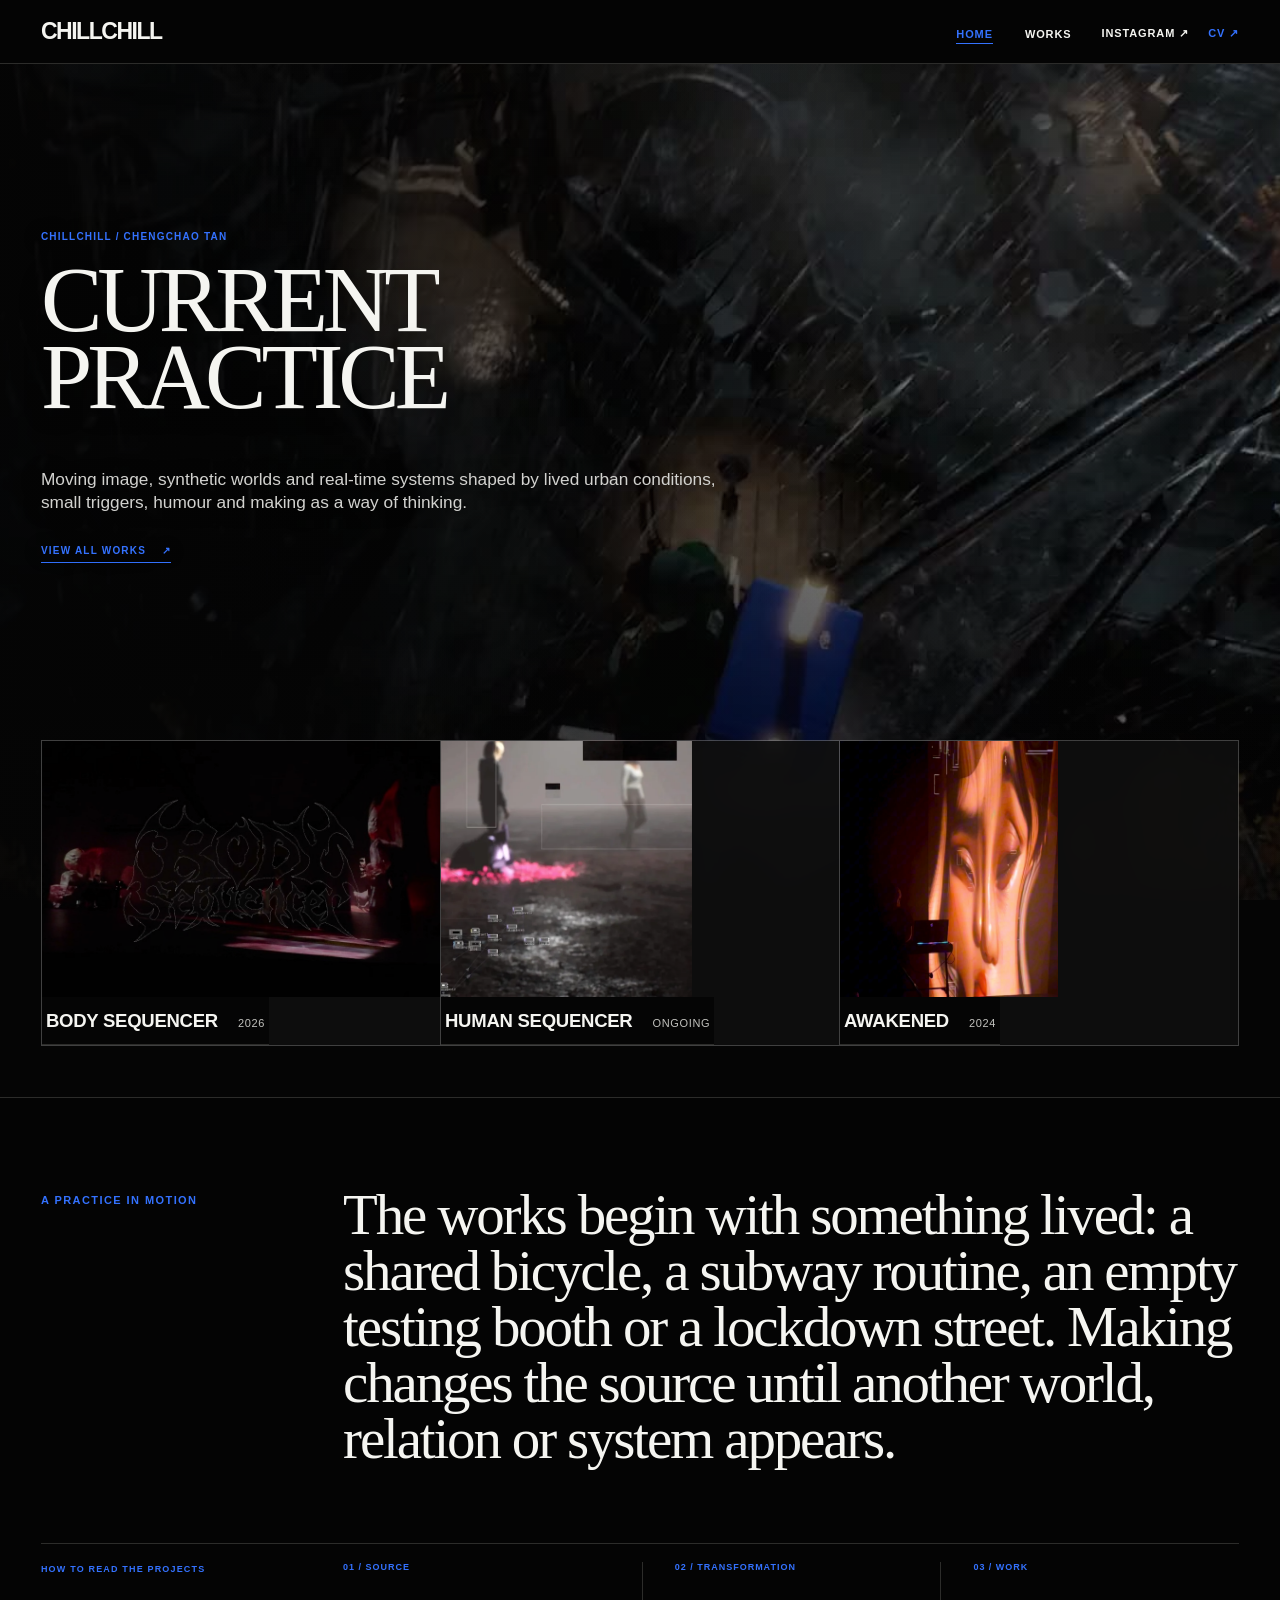
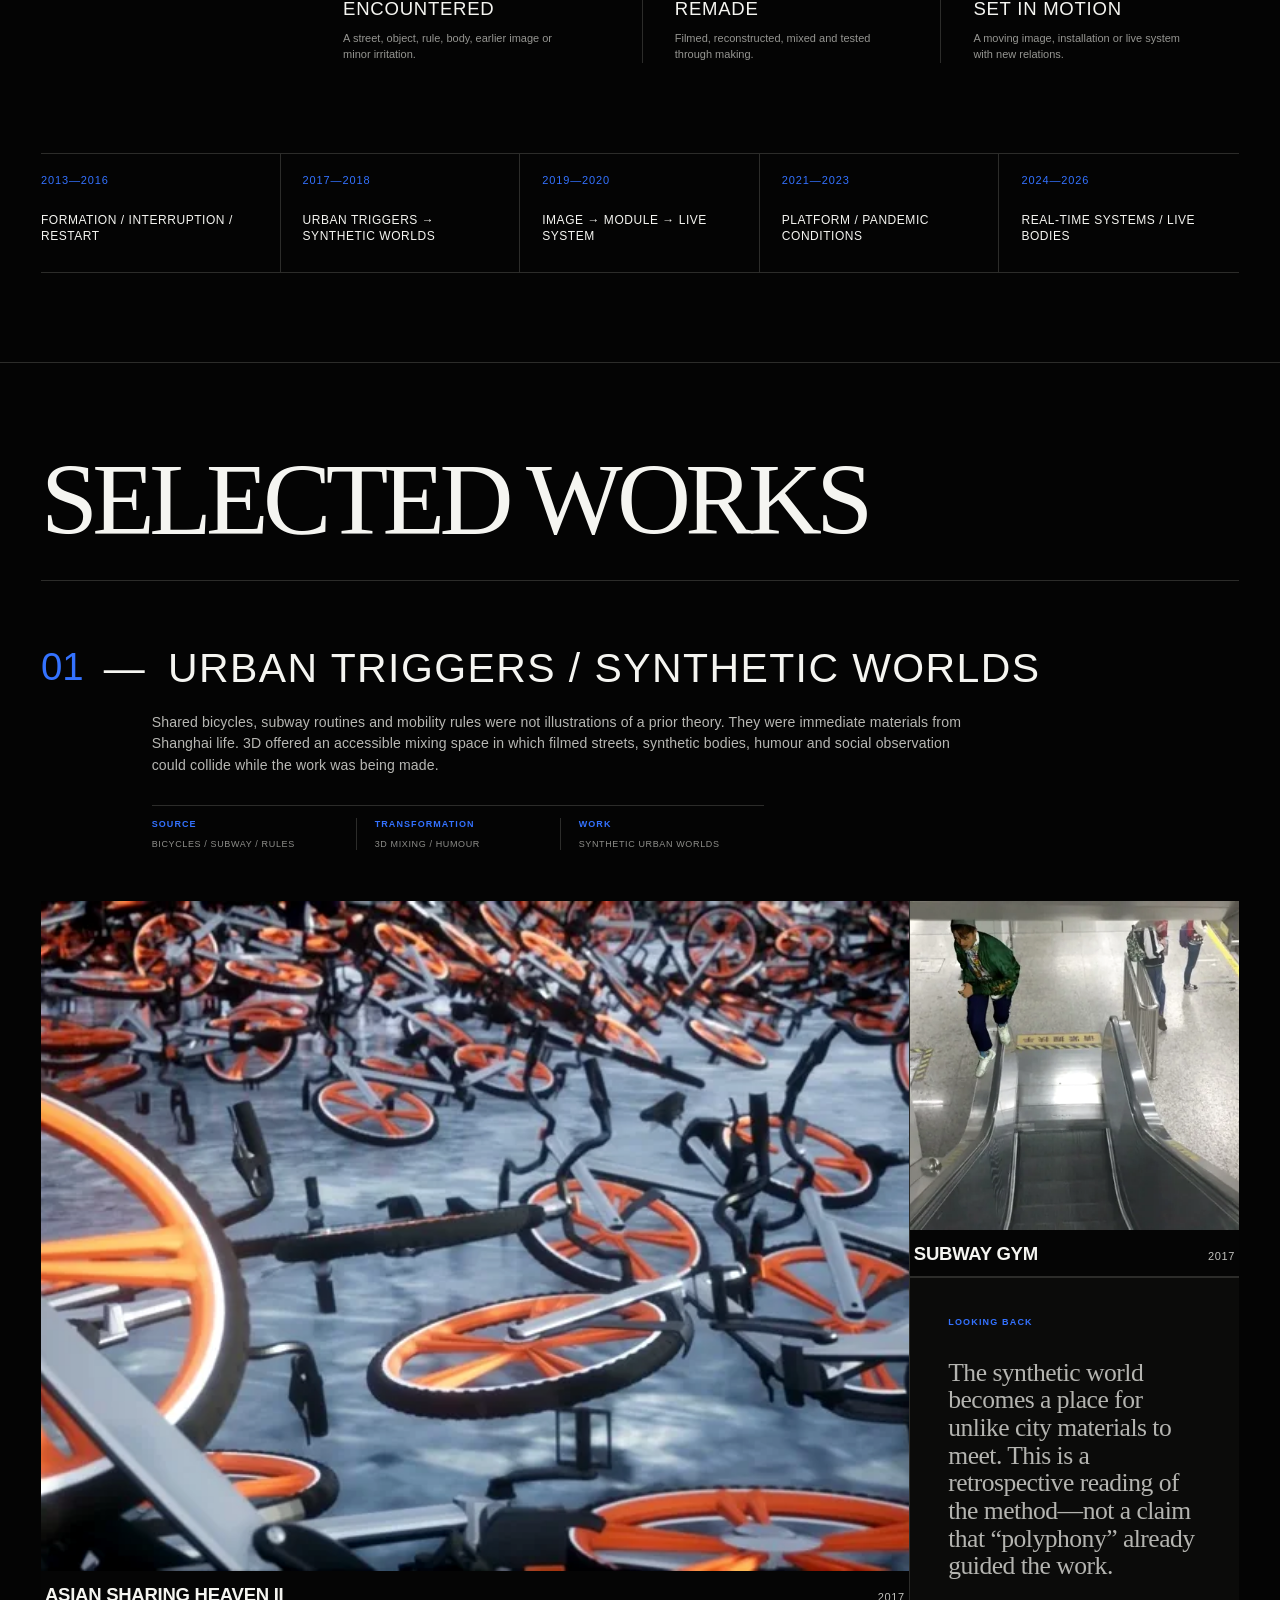
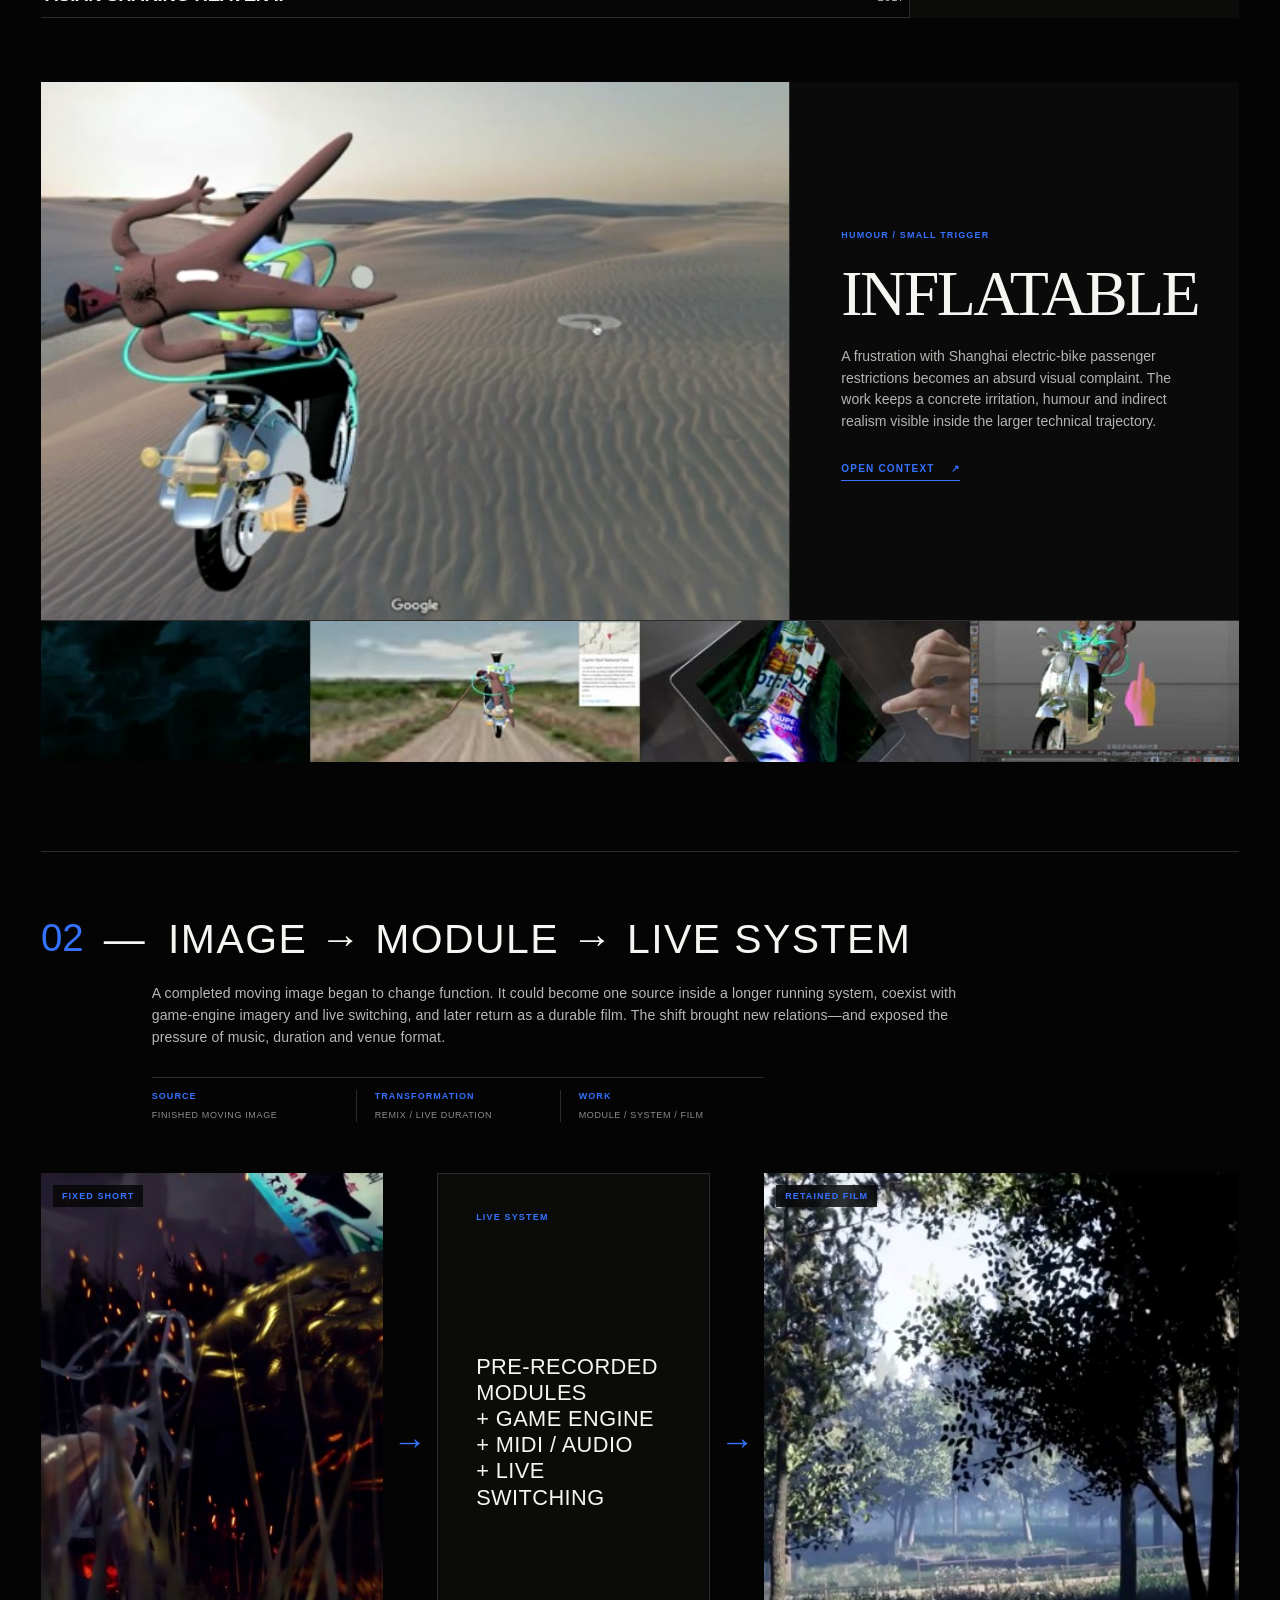
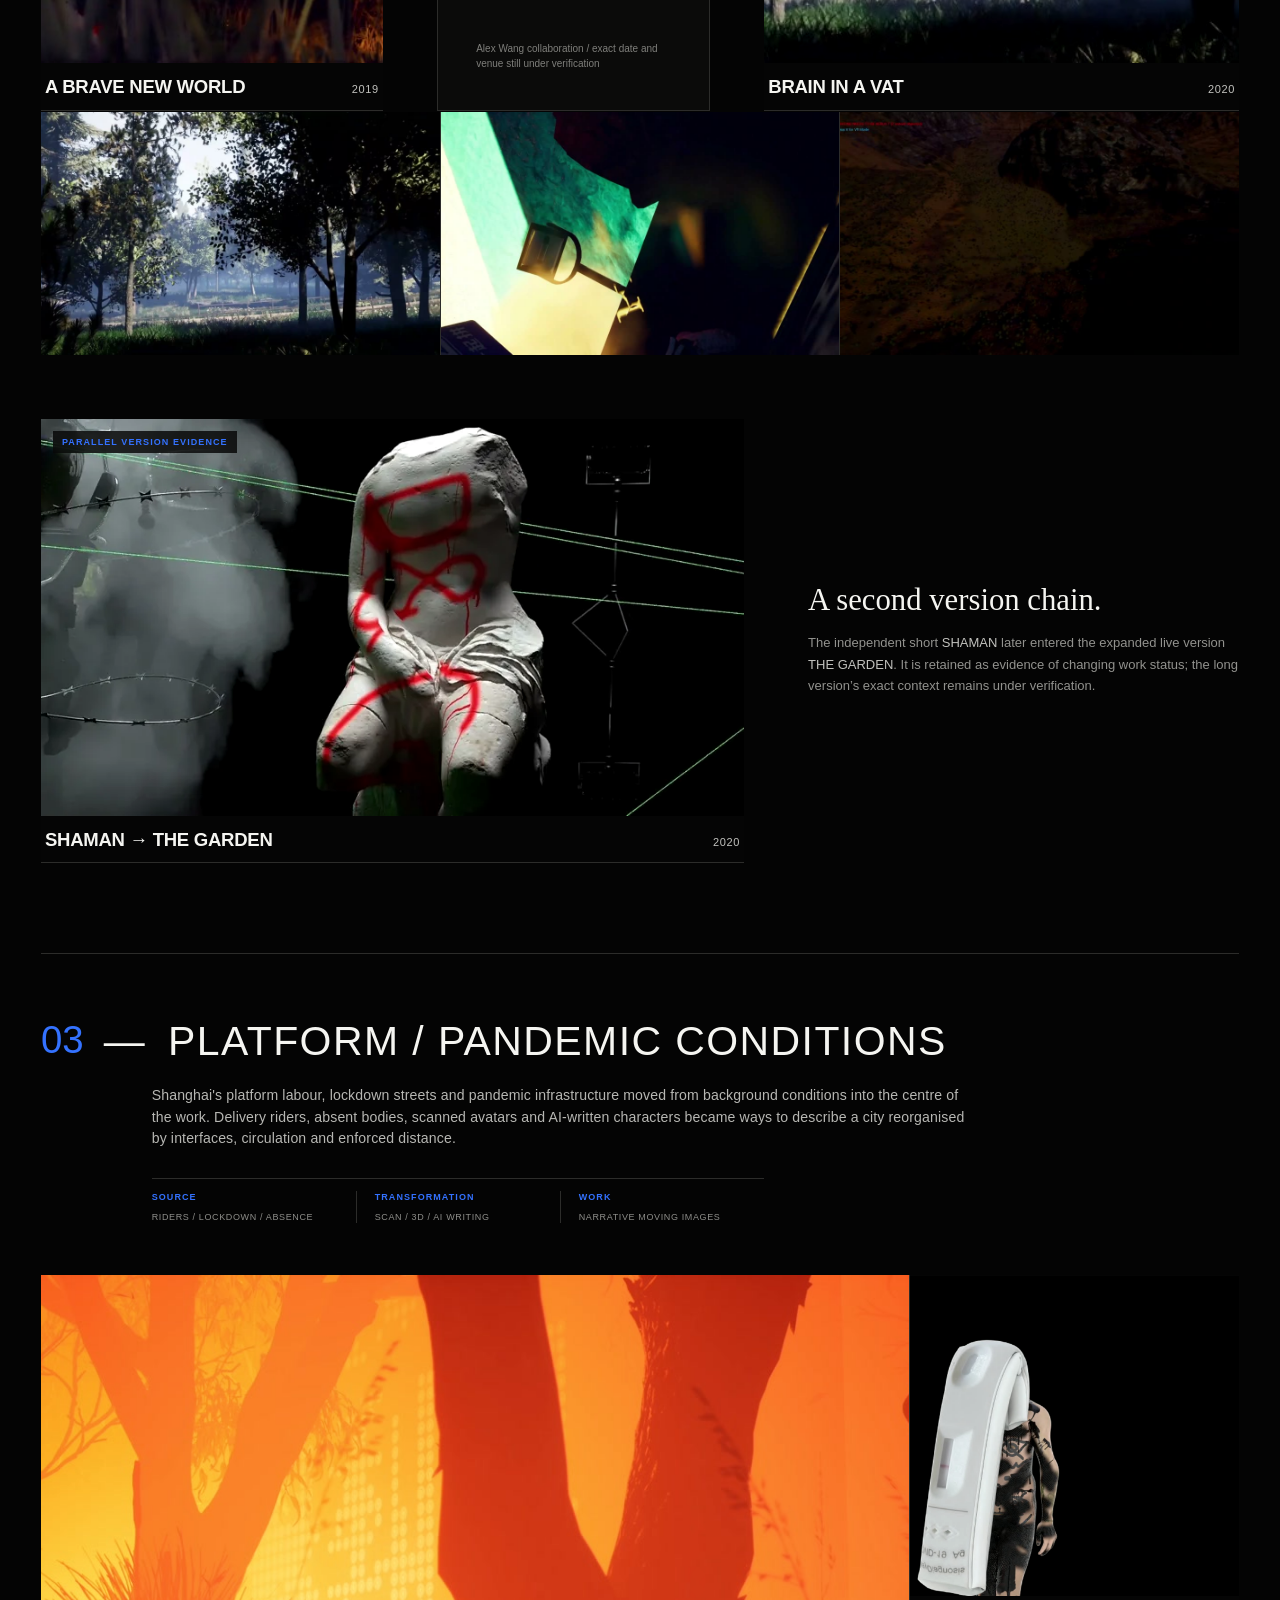
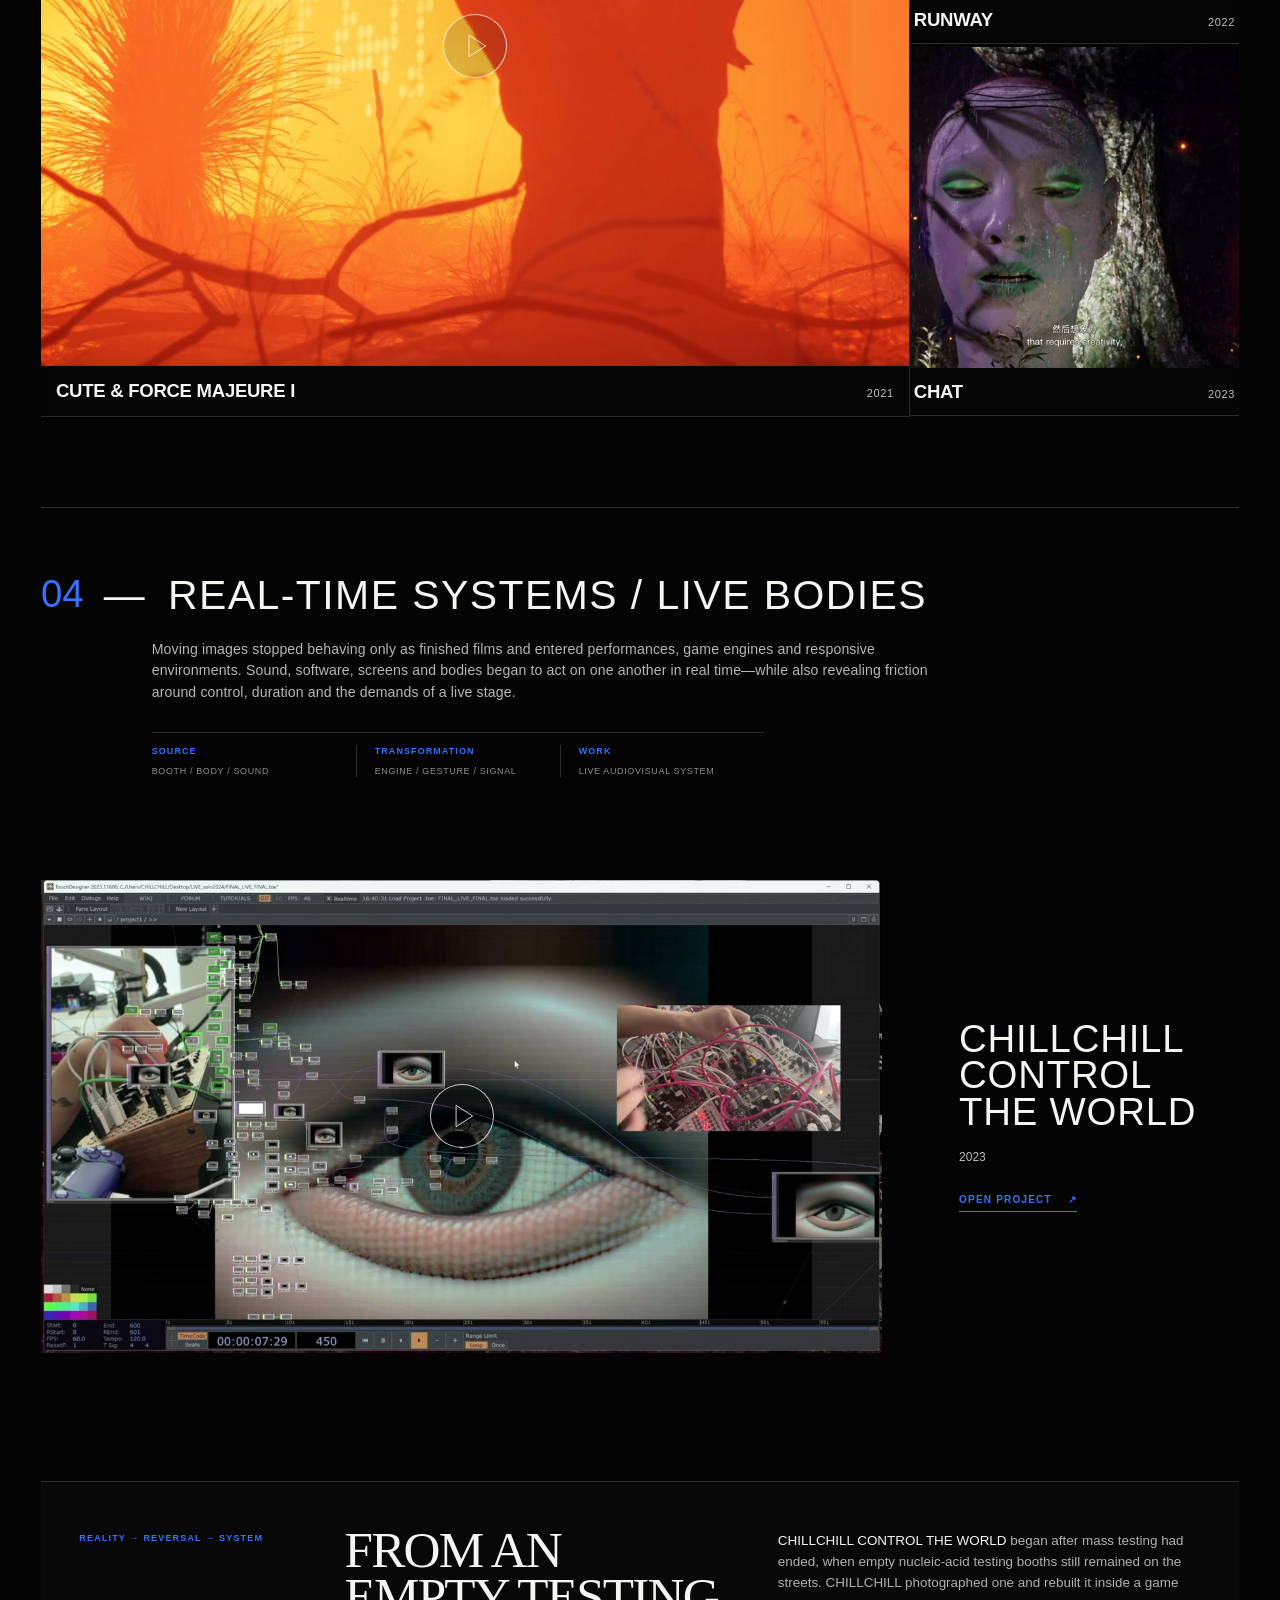
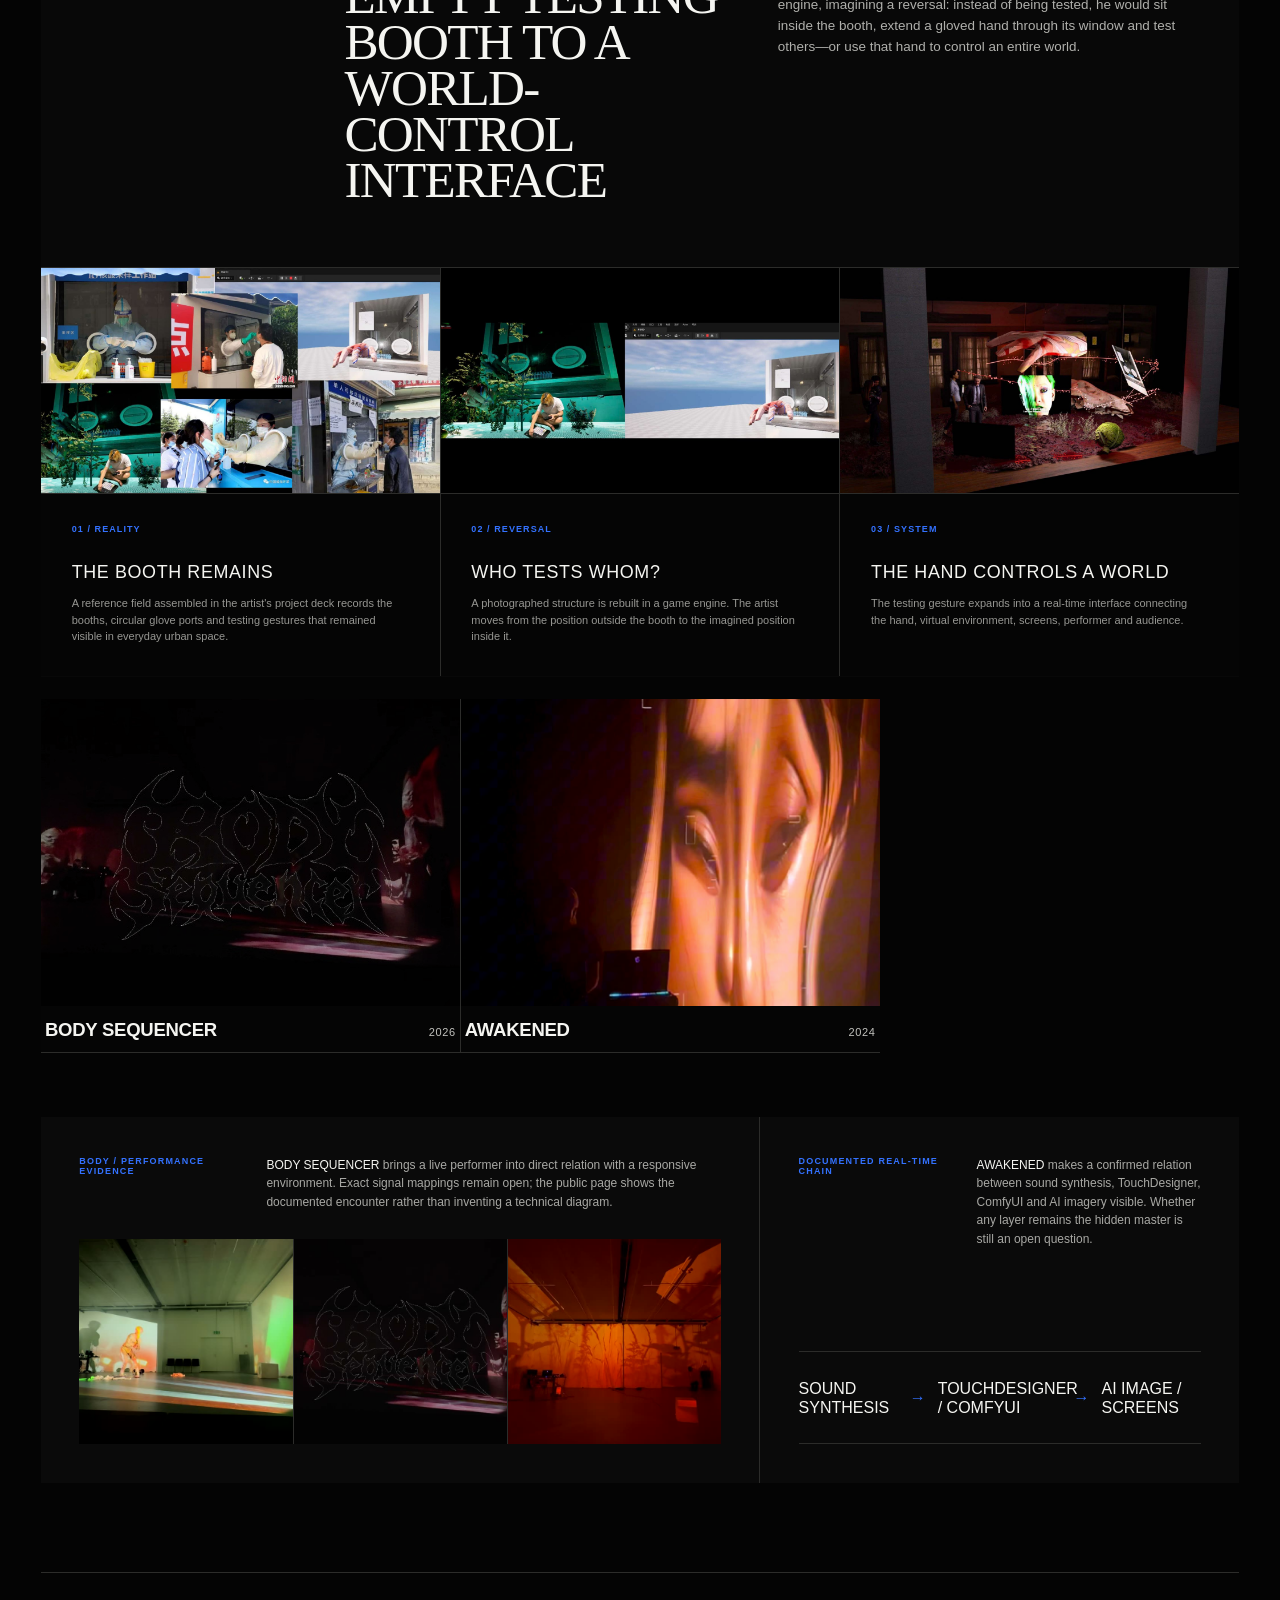
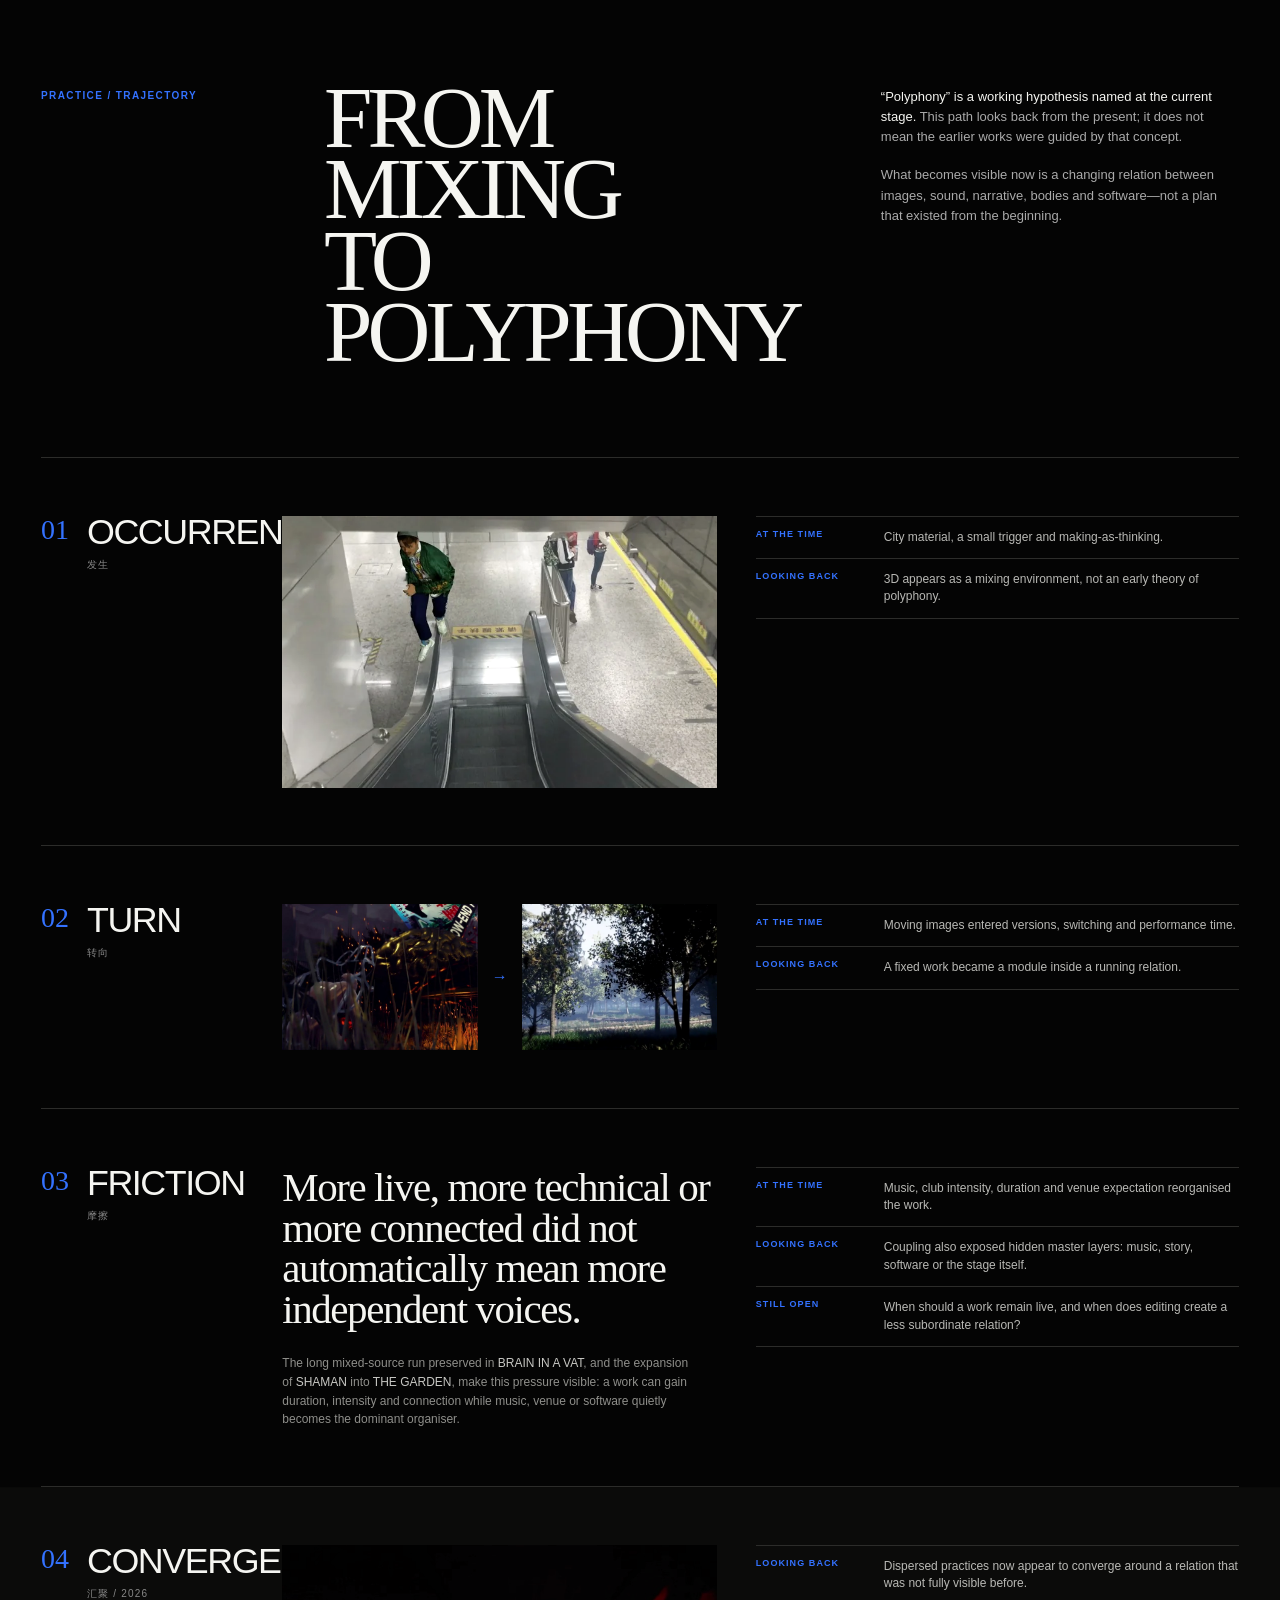
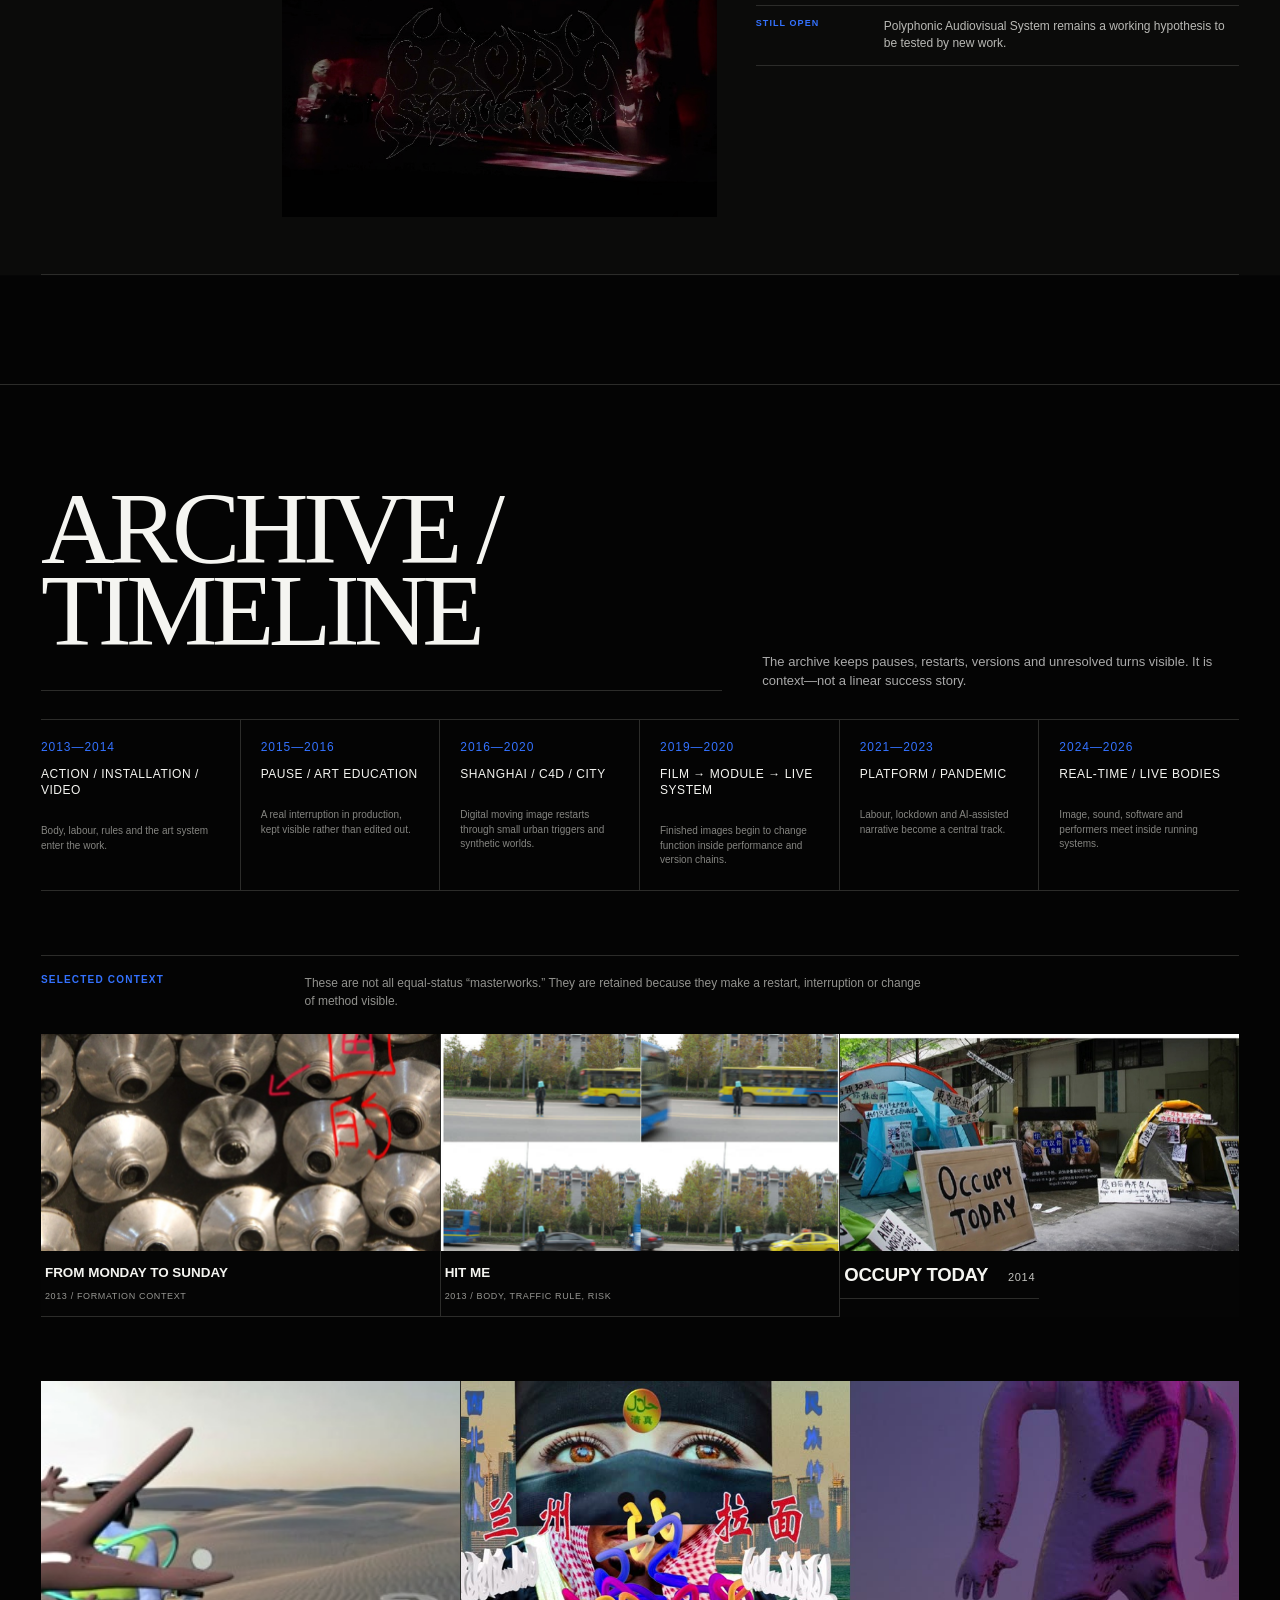
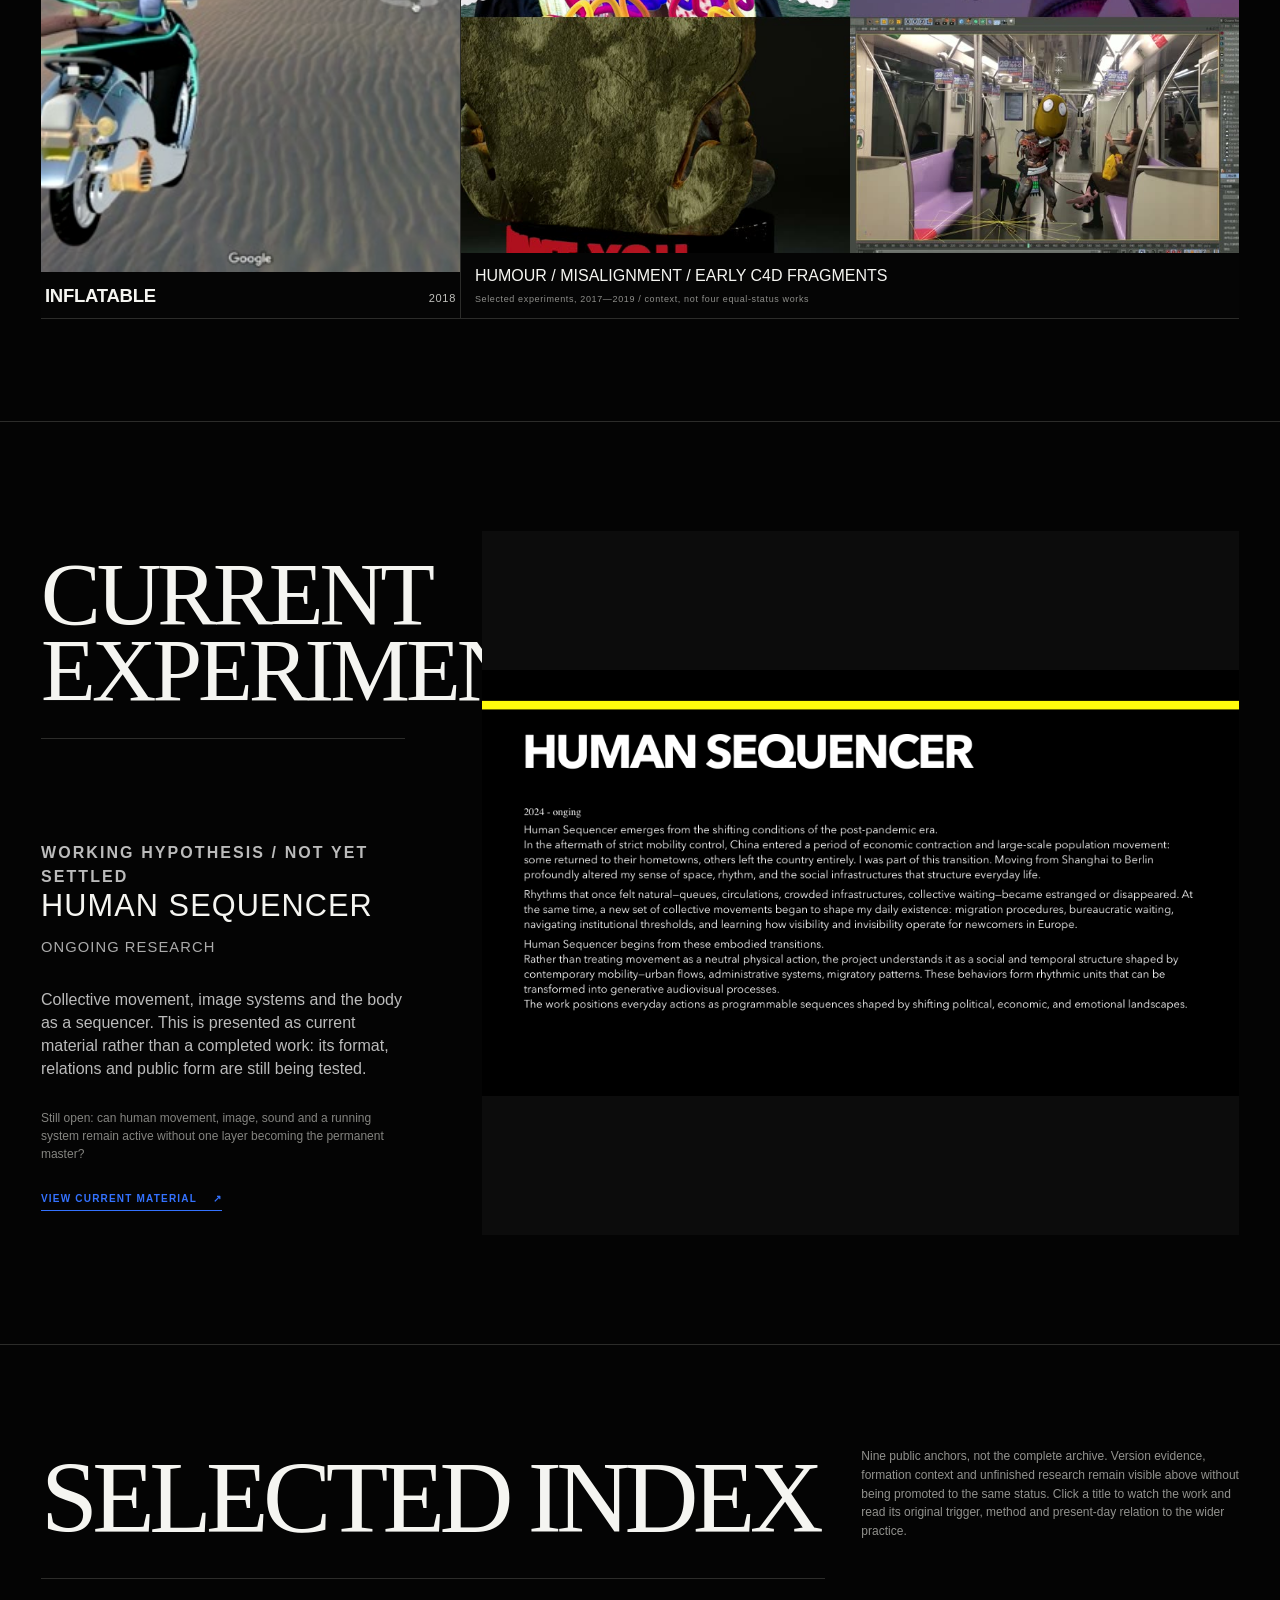
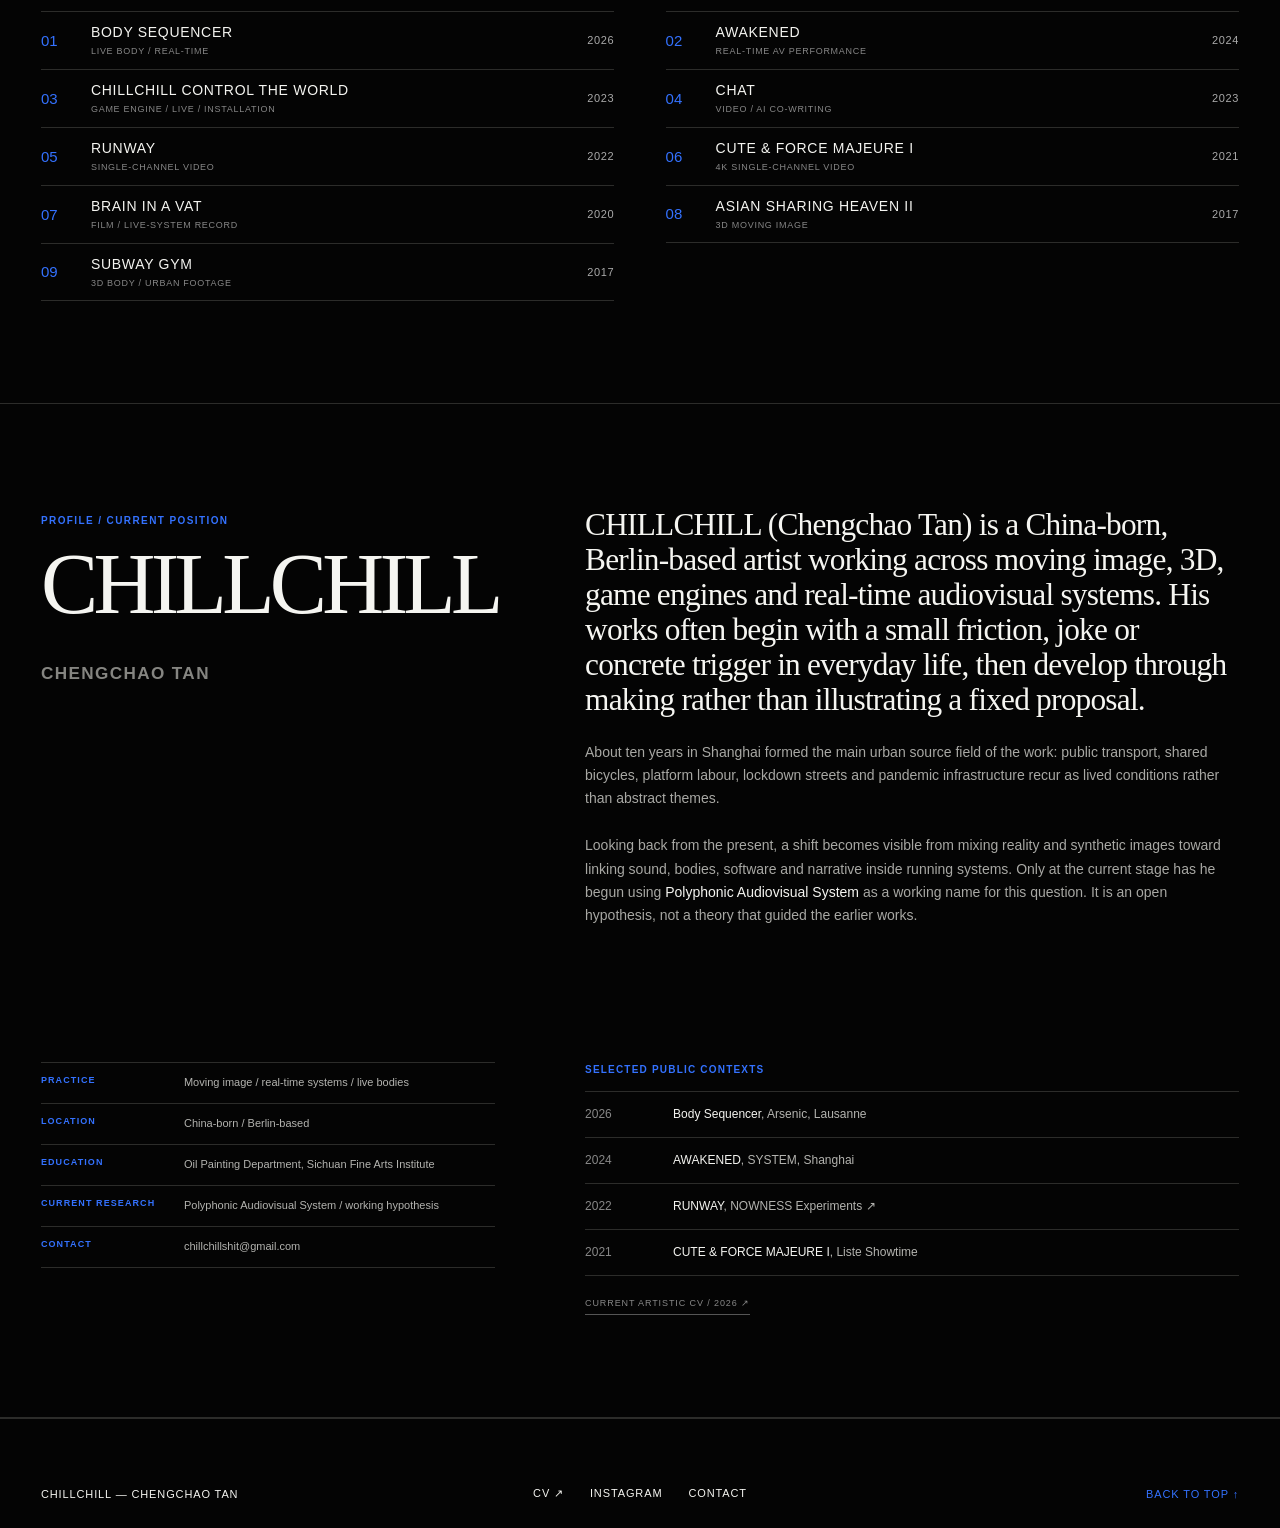
==== index.html @ 39f52273 "Simplify navigation and remove About jumps" ====
<!doctype html>
<html lang="en">
  <head>
    <meta charset="UTF-8" />
    <meta name="viewport" content="width=device-width, initial-scale=1.0" />
    <meta name="description" content="CHILLCHILL is the practice of China-born, Berlin-based artist Chengchao Tan, working with moving image, synthetic worlds and real-time audiovisual systems." />
    <meta name="theme-color" content="#050505" />
    <meta property="og:type" content="website" />
    <meta property="og:title" content="CHILLCHILL — Artistic Practice" />
    <meta property="og:description" content="Moving image, synthetic worlds and real-time systems shaped by lived urban conditions, small triggers, humour and making as a way of thinking." />
    <meta property="og:image" content="https://chillchillshit-stack.github.io/assets/background-poster.jpg" />
    <meta property="og:image:alt" content="Still from CHILLCHILL's audiovisual practice" />
    <meta name="twitter:card" content="summary_large_image" />
    <title>CHILLCHILL — Artistic Practice</title>
    <link rel="icon" href="data:image/svg+xml,%3Csvg xmlns='http://www.w3.org/2000/svg' viewBox='0 0 64 64'%3E%3Crect width='64' height='64' fill='%23050505'/%3E%3Cpath d='M12 12h40v40H12z' fill='none' stroke='%233472ff' stroke-width='6'/%3E%3C/svg%3E" />
    <link rel="preload" as="image" href="./assets/background-poster.jpg" fetchpriority="high" />
    <link rel="stylesheet" href="./styles.css?v=20260810-header-instagram-v13" />
    <script src="./app.js?v=20260809-source-work-logic-v12" defer></script>
  </head>
  <body id="top">
    <div class="legacy-video-background" aria-hidden="true">
      <video muted loop playsinline preload="none" poster="./assets/background-poster.jpg">
        <source data-src="./assets/background-loop-smooth.mp4" type="video/mp4" />
      </video>
    </div>
    <header class="site-header">
      <a class="brand" href="./index.html" aria-label="CHILLCHILL home">CHILLCHILL</a>
      <div class="header-actions">
        <a class="header-instagram" href="https://www.instagram.com/chillchillshit/" target="_blank" rel="noreferrer" aria-label="Open CHILLCHILL on Instagram">INSTAGRAM ↗</a>
        <a class="header-cv" href="./assets/chillchill-cv.pdf" target="_blank" rel="noreferrer" aria-label="Open current artistic CV, PDF">CV ↗</a>
      </div>
      <nav aria-label="Primary navigation">
        <a class="is-active" href="./index.html" aria-current="page">HOME</a>
        <a href="./works.html">WORKS</a>
      </nav>
    </header>

    <main>
      <section class="practice-hero" id="practice" aria-labelledby="practiceTitle">
        <div class="hero-copy">
          <p class="hero-kicker">CHILLCHILL / CHENGCHAO TAN</p>
          <h1 id="practiceTitle">CURRENT<br />PRACTICE</h1>
          <p>Moving image, synthetic worlds and real-time systems shaped by lived urban conditions, small triggers, humour and making as a way of thinking.</p>
          <a class="text-link" href="./works.html">VIEW ALL WORKS <span aria-hidden="true">↗</span></a>
        </div>

        <div class="current-rail" role="group" aria-label="Current practice">
          <button class="project current-card" type="button" data-slug="body-sequencer" data-title="BODY SEQUENCER" data-year="2026" data-type="LIVE / REAL-TIME" data-description="Live body / real-time environment." data-video-id="OLB3dy2XyVU">
            <span class="media-frame"><img decoding="async" fetchpriority="high" src="./assets/body-sequencer-still-960.jpg" alt="Body Sequencer performance video still" /></span>
            <span class="project-line"><strong>BODY SEQUENCER</strong><small>2026</small></span>
          </button>
          <button class="project current-card" type="button" data-slug="human-sequencer" data-title="HUMAN SEQUENCER" data-year="ONGOING" data-type="RESEARCH" data-description="Collective movement, image systems and the body as a sequencer." data-video-id="Rs-Uupiyaoc">
            <span class="media-frame research-frame"><img decoding="async" src="./assets/human-sequencer-still-600.webp" alt="Human Sequencer audiovisual system study" /></span>
            <span class="project-line"><strong>HUMAN SEQUENCER</strong><small>ONGOING</small></span>
          </button>
          <button class="project current-card" type="button" data-slug="awakened" data-title="AWAKENED" data-year="2024" data-type="REAL-TIME AUDIOVISUAL PERFORMANCE" data-description="Real-time audiovisual performance." data-video-id="ZsrkWPkR5DI">
            <span class="media-frame"><img decoding="async" src="./assets/awakened-archive-still.jpg" alt="AWAKENED video still" /></span>
            <span class="project-line"><strong>AWAKENED</strong><small>2024</small></span>
          </button>
        </div>
      </section>

      <section class="practice-spine" aria-labelledby="spineTitle">
        <div class="spine-intro">
          <h2 id="spineTitle">A PRACTICE IN MOTION</h2>
          <p>The works begin with something lived: a shared bicycle, a subway routine, an empty testing booth or a lockdown street. Making changes the source until another world, relation or system appears.</p>
        </div>
        <div class="reading-key" aria-label="How to read the projects">
          <p class="reading-key-label">HOW TO READ THE PROJECTS</p>
          <ol>
            <li><span>01 / SOURCE</span><strong>ENCOUNTERED</strong><p>A street, object, rule, body, earlier image or minor irritation.</p></li>
            <li><span>02 / TRANSFORMATION</span><strong>REMADE</strong><p>Filmed, reconstructed, mixed and tested through making.</p></li>
            <li><span>03 / WORK</span><strong>SET IN MOTION</strong><p>A moving image, installation or live system with new relations.</p></li>
          </ol>
        </div>
        <ol class="spine-steps">
          <li><time>2013—2016</time><span>FORMATION / INTERRUPTION / RESTART</span></li>
          <li><time>2017—2018</time><span>URBAN TRIGGERS → SYNTHETIC WORLDS</span></li>
          <li><time>2019—2020</time><span>IMAGE → MODULE → LIVE SYSTEM</span></li>
          <li><time>2021—2023</time><span>PLATFORM / PANDEMIC CONDITIONS</span></li>
          <li><time>2024—2026</time><span>REAL-TIME SYSTEMS / LIVE BODIES</span></li>
        </ol>
      </section>

      <section class="works-section" id="works" aria-labelledby="worksTitle">
        <h2 class="section-title" id="worksTitle">SELECTED WORKS</h2>

        <article class="chapter chapter-cities">
          <header class="chapter-header">
            <span>01</span>
            <div>
              <h3>URBAN TRIGGERS / SYNTHETIC WORLDS</h3>
              <p class="chapter-intro">Shared bicycles, subway routines and mobility rules were not illustrations of a prior theory. They were immediate materials from Shanghai life. 3D offered an accessible mixing space in which filmed streets, synthetic bodies, humour and social observation could collide while the work was being made.</p>
              <p class="chapter-route"><span><b>SOURCE</b> BICYCLES / SUBWAY / RULES</span><span><b>TRANSFORMATION</b> 3D MIXING / HUMOUR</span><span><b>WORK</b> SYNTHETIC URBAN WORLDS</span></p>
            </div>
          </header>
          <div class="urban-grid">
            <button class="project urban-lead" type="button" data-slug="asian-sharing-heaven" data-title="ASIAN SHARING HEAVEN II" data-year="2017" data-type="3D MOVING IMAGE" data-description="3D moving image." data-video-id="ucuLFWzLgzU">
              <img loading="lazy" decoding="async" src="./assets/asian-sharing-heaven-ii-still-800.webp" alt="ASIAN SHARING HEAVEN II video still" />
              <span class="project-line"><strong>ASIAN SHARING HEAVEN II</strong><small>2017</small></span>
            </button>
            <button class="project urban-secondary" type="button" data-slug="subway-gym" data-title="SUBWAY GYM" data-year="2017" data-type="3D BODY / URBAN FOOTAGE" data-description="3D body / urban footage." data-video-id="rLOXl5smkSc">
              <img loading="lazy" decoding="async" src="./assets/subway-gym-still-800.webp" alt="SUBWAY GYM video still" />
              <span class="project-line"><strong>SUBWAY GYM</strong><small>2017</small></span>
            </button>
            <aside class="urban-note">
              <span>LOOKING BACK</span>
              <p>The synthetic world becomes a place for unlike city materials to meet. This is a retrospective reading of the method—not a claim that “polyphony” already guided the work.</p>
            </aside>
          </div>
          <div class="inflatable-feature">
            <button class="project inflatable-media" type="button" data-slug="inflatable" data-title="INFLATABLE" data-year="2018" data-type="3D MOVING IMAGE / CONTEXT" data-description="A small urban rule becomes a satirical moving image." data-video-id="0K_xFmzg4Dk">
              <img loading="lazy" decoding="async" src="./assets/inflatable-still-800.jpg" alt="INFLATABLE video still" />
            </button>
            <div class="inflatable-copy">
              <p class="chapter-kicker">HUMOUR / SMALL TRIGGER</p>
              <h4>INFLATABLE</h4>
              <p>A frustration with Shanghai electric-bike passenger restrictions becomes an absurd visual complaint. The work keeps a concrete irritation, humour and indirect realism visible inside the larger technical trajectory.</p>
              <button class="open-project" type="button" data-open-project="inflatable">OPEN CONTEXT <span aria-hidden="true">↗</span></button>
            </div>
            <img class="inflatable-sequence" loading="lazy" decoding="async" src="./assets/inflatable-sequence-1200.jpg" alt="Three-frame sequence from INFLATABLE" />
          </div>
        </article>

        <article class="chapter chapter-versions">
          <header class="chapter-header">
            <span>02</span>
            <div>
              <h3>IMAGE → MODULE → LIVE SYSTEM</h3>
              <p class="chapter-intro">A completed moving image began to change function. It could become one source inside a longer running system, coexist with game-engine imagery and live switching, and later return as a durable film. The shift brought new relations—and exposed the pressure of music, duration and venue format.</p>
              <p class="chapter-route"><span><b>SOURCE</b> FINISHED MOVING IMAGE</span><span><b>TRANSFORMATION</b> REMIX / LIVE DURATION</span><span><b>WORK</b> MODULE / SYSTEM / FILM</span></p>
            </div>
          </header>
          <div class="system-version-chain" role="group" aria-label="A BRAVE NEW WORLD to live system to BRAIN IN A VAT">
            <button class="project chain-project chain-project--short" type="button" data-slug="a-brave-new-world" data-title="A BRAVE NEW WORLD" data-year="2019" data-type="MOVING IMAGE / DEVELOPMENT VERSION" data-description="A short moving-image work later used as a module in a mixed-source live system." data-video-id="zybx_KVLKy4">
              <img loading="lazy" decoding="async" src="./assets/a-brave-new-world-still-800.jpg" alt="A BRAVE NEW WORLD video still" />
              <span class="status-label">FIXED SHORT</span>
              <span class="project-line"><strong>A BRAVE NEW WORLD</strong><small>2019</small></span>
            </button>
            <div class="chain-arrow" aria-hidden="true">→</div>
            <div class="live-system-node">
              <p>LIVE SYSTEM</p>
              <strong>PRE-RECORDED MODULES<br />+ GAME ENGINE<br />+ MIDI / AUDIO<br />+ LIVE SWITCHING</strong>
              <small>Alex Wang collaboration / exact date and venue still under verification</small>
            </div>
            <div class="chain-arrow" aria-hidden="true">→</div>
            <button class="project chain-project chain-project--film" type="button" data-slug="brain-in-a-vat" data-title="BRAIN IN A VAT" data-year="2020" data-type="FILM / LIVE-SYSTEM RECORD" data-description="The formal public film in the A BRAVE NEW WORLD version chain." data-video-id="SBI1W-39Xyc">
              <img loading="lazy" decoding="async" src="./assets/brain-in-a-vat-still-720.jpg" alt="BRAIN IN A VAT video still" />
              <span class="status-label">RETAINED FILM</span>
              <span class="project-line"><strong>BRAIN IN A VAT</strong><small>2020</small></span>
            </button>
          </div>
          <div class="project-still-strip" aria-label="Selected BRAIN IN A VAT stills">
            <img loading="lazy" decoding="async" src="./assets/brain-in-a-vat-01-960.jpg" alt="BRAIN IN A VAT still one" />
            <img loading="lazy" decoding="async" src="./assets/brain-in-a-vat-02-960.jpg" alt="BRAIN IN A VAT still two" />
            <img loading="lazy" decoding="async" src="./assets/brain-in-a-vat-03-960.jpg" alt="BRAIN IN A VAT still three" />
          </div>
          <div class="secondary-version-row">
            <button class="project secondary-version-project" type="button" data-slug="shaman-garden" data-title="SHAMAN → THE GARDEN" data-year="2020" data-type="SHORT VIDEO / LIVE VERSION" data-description="The short video SHAMAN connects to the later expanded live version THE GARDEN." data-video-id="pIf4e2qBeQ4">
              <img loading="lazy" decoding="async" src="./assets/shaman-still-800.webp" alt="SHAMAN video still" />
              <span class="status-label">PARALLEL VERSION EVIDENCE</span>
              <span class="project-line"><strong>SHAMAN → THE GARDEN</strong><small>2020</small></span>
            </button>
            <p><strong>A second version chain.</strong> The independent short <em>SHAMAN</em> later entered the expanded live version <em>THE GARDEN</em>. It is retained as evidence of changing work status; the long version’s exact context remains under verification.</p>
          </div>
        </article>

        <article class="chapter chapter-platform">
          <header class="chapter-header">
            <span>03</span>
            <div>
              <h3>PLATFORM / PANDEMIC CONDITIONS</h3>
              <p class="chapter-intro">Shanghai's platform labour, lockdown streets and pandemic infrastructure moved from background conditions into the centre of the work. Delivery riders, absent bodies, scanned avatars and AI-written characters became ways to describe a city reorganised by interfaces, circulation and enforced distance.</p>
              <p class="chapter-route"><span><b>SOURCE</b> RIDERS / LOCKDOWN / ABSENCE</span><span><b>TRANSFORMATION</b> SCAN / 3D / AI WRITING</span><span><b>WORK</b> NARRATIVE MOVING IMAGES</span></p>
            </div>
          </header>
          <div class="platform-grid">
            <button class="project platform-main" type="button" data-slug="cute" data-title="CUTE &amp; FORCE MAJEURE I" data-year="2021" data-type="UHD SINGLE-CHANNEL VIDEO" data-description="UHD single-channel video." data-video-id="iynvc_ZyAsU">
              <img loading="lazy" decoding="async" src="./assets/cute-force-majeure-i-still.jpg" alt="CUTE and FORCE MAJEURE I video still" />
              <span class="play-mark" aria-hidden="true"><svg viewBox="0 0 64 64"><path d="M22 14 50 32 22 50Z" /></svg></span>
              <span class="project-line"><strong>CUTE &amp; FORCE MAJEURE I</strong><small>2021</small></span>
            </button>
            <div class="platform-side">
              <button class="project side-project" type="button" data-slug="runway" data-title="RUNWAY" data-year="2022" data-type="SINGLE-CHANNEL VIDEO" data-description="Single-channel video." data-video-id="1y-Cj6r1s_s">
                <img loading="lazy" decoding="async" src="./assets/runway-archive-still.jpg" alt="RUNWAY video still" />
                <span class="project-line"><strong>RUNWAY</strong><small>2022</small></span>
              </button>
              <button class="project side-project" type="button" data-slug="chat" data-title="CHAT" data-year="2023" data-type="4K VIDEO / AI CO-WRITING" data-description="4K video developed through AI co-writing." data-video-id="hIUNQD_pg0A">
                <img loading="lazy" decoding="async" src="./assets/chat-still-800.jpg" alt="CHAT video still" />
                <span class="project-line"><strong>CHAT</strong><small>2023</small></span>
              </button>
            </div>
          </div>
        </article>

        <article class="chapter chapter-live">
          <header class="chapter-header">
            <span>04</span>
            <div>
              <h3>REAL-TIME SYSTEMS / LIVE BODIES</h3>
              <p class="chapter-intro">Moving images stopped behaving only as finished films and entered performances, game engines and responsive environments. Sound, software, screens and bodies began to act on one another in real time—while also revealing friction around control, duration and the demands of a live stage.</p>
              <p class="chapter-route"><span><b>SOURCE</b> BOOTH / BODY / SOUND</span><span><b>TRANSFORMATION</b> ENGINE / GESTURE / SIGNAL</span><span><b>WORK</b> LIVE AUDIOVISUAL SYSTEM</span></p>
            </div>
          </header>
          <div class="chapter-feature">
            <button class="project feature-project" type="button" data-slug="control-the-world" data-title="CHILLCHILL CONTROL THE WORLD" data-year="2023" data-type="LIVE / GAME ENGINE / INSTALLATION" data-description="An empty nucleic-acid testing booth is rebuilt as a game-engine world and real-time control interface." data-video-id="qPqrG7FlRB4">
              <img loading="lazy" decoding="async" src="./assets/control-the-world-still.jpg" alt="CHILLCHILL CONTROL THE WORLD video still" />
              <span class="play-mark" aria-hidden="true"><svg viewBox="0 0 64 64"><path d="M22 14 50 32 22 50Z" /></svg></span>
            </button>
            <div class="feature-meta">
              <h4>CHILLCHILL CONTROL<br />THE WORLD</h4>
              <p>2023</p>
              <button class="open-project" type="button" data-open-project="control-the-world">OPEN PROJECT <span aria-hidden="true">↗</span></button>
            </div>
          </div>
          <section class="control-origin" aria-labelledby="controlOriginTitle">
            <header>
              <p class="chapter-kicker">REALITY → REVERSAL → SYSTEM</p>
              <h4 id="controlOriginTitle">FROM AN EMPTY TESTING BOOTH TO A WORLD-CONTROL INTERFACE</h4>
              <p><em>CHILLCHILL CONTROL THE WORLD</em> began after mass testing had ended, when empty nucleic-acid testing booths still remained on the streets. CHILLCHILL photographed one and rebuilt it inside a game engine, imagining a reversal: instead of being tested, he would sit inside the booth, extend a gloved hand through its window and test others—or use that hand to control an entire world.</p>
            </header>
            <ol class="origin-steps">
              <li>
                <img loading="lazy" decoding="async" src="./assets/control-origin-reality-1400.jpg" alt="Reference field of nucleic-acid testing booths and testing gestures assembled in the artist's project deck" />
                <div><span>01 / REALITY</span><strong>THE BOOTH REMAINS</strong><p>A reference field assembled in the artist's project deck records the booths, circular glove ports and testing gestures that remained visible in everyday urban space.</p></div>
              </li>
              <li>
                <img loading="lazy" decoding="async" src="./assets/control-origin-reversal-1400.jpg" alt="Production image beside the reconstructed testing booth and hand in a game engine" />
                <div><span>02 / REVERSAL</span><strong>WHO TESTS WHOM?</strong><p>A photographed structure is rebuilt in a game engine. The artist moves from the position outside the booth to the imagined position inside it.</p></div>
              </li>
              <li>
                <img loading="lazy" decoding="async" src="./assets/control-origin-system-1400.jpg" alt="Installation visualisation for CHILLCHILL CONTROL THE WORLD with a large hand and multiple media elements" />
                <div><span>03 / SYSTEM</span><strong>THE HAND CONTROLS A WORLD</strong><p>The testing gesture expands into a real-time interface connecting the hand, virtual environment, screens, performer and audience.</p></div>
              </li>
            </ol>
          </section>
          <div class="compact-projects">
            <button class="project compact-project" type="button" data-slug="body-sequencer-chapter" data-title="BODY SEQUENCER" data-year="2026" data-type="LIVE / REAL-TIME" data-description="Live body / real-time environment." data-video-id="OLB3dy2XyVU">
              <img loading="lazy" decoding="async" src="./assets/body-sequencer-still-960.jpg" alt="Body Sequencer performance video still" />
              <span class="project-line"><strong>BODY SEQUENCER</strong><small>2026</small></span>
            </button>
            <button class="project compact-project" type="button" data-slug="awakened-chapter" data-title="AWAKENED" data-year="2024" data-type="REAL-TIME AUDIOVISUAL PERFORMANCE" data-description="Real-time audiovisual performance." data-video-id="ZsrkWPkR5DI">
              <img loading="lazy" decoding="async" src="./assets/awakened-archive-still.jpg" alt="AWAKENED performance video still" />
              <span class="project-line"><strong>AWAKENED</strong><small>2024</small></span>
            </button>
          </div>
          <div class="live-depth-grid">
            <div class="current-depth">
              <header><span>BODY / PERFORMANCE EVIDENCE</span><p><em>BODY SEQUENCER</em> brings a live performer into direct relation with a responsive environment. Exact signal mappings remain open; the public page shows the documented encounter rather than inventing a technical diagram.</p></header>
              <div class="body-sequence" aria-label="Selected BODY SEQUENCER performance stills">
                <img loading="lazy" decoding="async" src="./assets/body-sequencer-12s-960.jpg" alt="BODY SEQUENCER performance still one" />
                <img loading="lazy" decoding="async" src="./assets/body-sequencer-28s-960.jpg" alt="BODY SEQUENCER performance still two" />
                <img loading="lazy" decoding="async" src="./assets/body-sequencer-52s-960.jpg" alt="BODY SEQUENCER performance still three" />
              </div>
            </div>
            <div class="current-depth awakened-system">
              <header><span>DOCUMENTED REAL-TIME CHAIN</span><p><em>AWAKENED</em> makes a confirmed relation between sound synthesis, TouchDesigner, ComfyUI and AI imagery visible. Whether any layer remains the hidden master is still an open question.</p></header>
              <div class="system-diagram" aria-label="AWAKENED real-time system relation">
                <span>SOUND SYNTHESIS</span><b aria-hidden="true">→</b><span>TOUCHDESIGNER / COMFYUI</span><b aria-hidden="true">→</b><span>AI IMAGE / SCREENS</span>
              </div>
            </div>
          </div>
        </article>
      </section>

      <section class="trajectory-section" id="trajectory" aria-labelledby="trajectoryTitle">
        <header class="trajectory-intro">
          <p class="section-eyebrow">PRACTICE / TRAJECTORY</p>
          <h2 id="trajectoryTitle">FROM MIXING<br />TO POLYPHONY</h2>
          <div class="trajectory-statement">
            <p><strong>“Polyphony” is a working hypothesis named at the current stage.</strong> This path looks back from the present; it does not mean the earlier works were guided by that concept.</p>
            <p>What becomes visible now is a changing relation between images, sound, narrative, bodies and software—not a plan that existed from the beginning.</p>
          </div>
        </header>
        <ol class="trajectory-track">
          <li class="trajectory-phase">
            <header><span>01</span><h3>OCCURRENCE</h3><small>发生</small></header>
            <button class="project trajectory-media" type="button" data-slug="subway-gym-trajectory" data-title="SUBWAY GYM" data-year="2017" data-type="3D BODY / URBAN FOOTAGE" data-description="A work rooted in a concrete urban trigger and developed through making." data-at-time="Urban observation, body and a concise visual trigger." data-looking-back="3D can now be read as a place where unlike materials were mixed and tested—not yet as a polyphonic system." data-video-id="rLOXl5smkSc">
              <img loading="lazy" decoding="async" src="./assets/subway-gym-still-800.webp" alt="SUBWAY GYM video still" />
            </button>
            <dl class="evidence-notes">
              <div><dt>AT THE TIME</dt><dd>City material, a small trigger and making-as-thinking.</dd></div>
              <div><dt>LOOKING BACK</dt><dd>3D appears as a mixing environment, not an early theory of polyphony.</dd></div>
            </dl>
          </li>
          <li class="trajectory-phase">
            <header><span>02</span><h3>TURN</h3><small>转向</small></header>
            <div class="trajectory-chain" role="group" aria-label="A BRAVE NEW WORLD to BRAIN IN A VAT version chain">
              <button class="project trajectory-thumb" type="button" data-slug="a-brave-new-world-trajectory" data-title="A BRAVE NEW WORLD" data-year="2019" data-type="ART / VERSION" data-description="A short moving-image work that later entered a live version chain." data-at-time="A finished moving-image work." data-looking-back="The image later became a module inside a live system, changing how it operated." data-video-id="zybx_KVLKy4"><img loading="lazy" decoding="async" src="./assets/a-brave-new-world-still-800.jpg" alt="A BRAVE NEW WORLD video still" /></button>
              <span aria-hidden="true">→</span>
              <button class="project trajectory-thumb" type="button" data-slug="brain-in-a-vat-trajectory" data-title="BRAIN IN A VAT" data-year="2020" data-type="LONG-FORM VIDEO / VERSION" data-description="The formal public film in the A BRAVE NEW WORLD version chain." data-at-time="A retained and edited public form developed after the live version." data-looking-back="The chain makes a shift from fixed work to module, live system and preserved record newly visible." data-video-id="SBI1W-39Xyc"><img loading="lazy" decoding="async" src="./assets/brain-in-a-vat-still-720.jpg" alt="BRAIN IN A VAT video still" /></button>
            </div>
            <dl class="evidence-notes">
              <div><dt>AT THE TIME</dt><dd>Moving images entered versions, switching and performance time.</dd></div>
              <div><dt>LOOKING BACK</dt><dd>A fixed work became a module inside a running relation.</dd></div>
            </dl>
          </li>
          <li class="trajectory-phase trajectory-phase--text">
            <header><span>03</span><h3>FRICTION</h3><small>摩擦</small></header>
            <div class="friction-copy">
              <p class="phase-pullquote">More live, more technical or more connected did not automatically mean more independent voices.</p>
              <p class="phase-example">The long mixed-source run preserved in <em>BRAIN IN A VAT</em>, and the expansion of <em>SHAMAN</em> into <em>THE GARDEN</em>, make this pressure visible: a work can gain duration, intensity and connection while music, venue or software quietly becomes the dominant organiser.</p>
            </div>
            <dl class="evidence-notes">
              <div><dt>AT THE TIME</dt><dd>Music, club intensity, duration and venue expectation reorganised the work.</dd></div>
              <div><dt>LOOKING BACK</dt><dd>Coupling also exposed hidden master layers: music, story, software or the stage itself.</dd></div>
              <div><dt>STILL OPEN</dt><dd>When should a work remain live, and when does editing create a less subordinate relation?</dd></div>
            </dl>
          </li>
          <li class="trajectory-phase trajectory-phase--current">
            <header><span>04</span><h3>CONVERGENCE</h3><small>汇聚 / 2026</small></header>
            <button class="project trajectory-media" type="button" data-slug="body-sequencer-trajectory" data-title="BODY SEQUENCER" data-year="2026" data-type="LIVE / REAL-TIME" data-description="Live body / real-time environment." data-at-time="A current live system involving body, image and real-time response." data-looking-back="Earlier mixing, later coupling and resistance to master layers now converge around a newly named question." data-still-open="Can unlike media and agents remain active together without one permanently governing the others?" data-video-id="OLB3dy2XyVU">
              <img loading="lazy" decoding="async" src="./assets/body-sequencer-still-960.jpg" alt="Body Sequencer performance video still" />
            </button>
            <dl class="evidence-notes">
              <div><dt>LOOKING BACK</dt><dd>Dispersed practices now appear to converge around a relation that was not fully visible before.</dd></div>
              <div><dt>STILL OPEN</dt><dd>Polyphonic Audiovisual System remains a working hypothesis to be tested by new work.</dd></div>
            </dl>
          </li>
        </ol>
      </section>

      <section class="formation-section" id="archive" aria-labelledby="formationTitle">
        <div class="archive-heading">
          <h2 class="section-title" id="formationTitle">ARCHIVE / TIMELINE</h2>
          <p>The archive keeps pauses, restarts, versions and unresolved turns visible. It is context—not a linear success story.</p>
        </div>
        <ol class="formation-timeline">
          <li><time>2013—2014</time><span>ACTION / INSTALLATION / VIDEO</span><small>Body, labour, rules and the art system enter the work.</small></li>
          <li><time>2015—2016</time><span>PAUSE / ART EDUCATION</span><small>A real interruption in production, kept visible rather than edited out.</small></li>
          <li><time>2016—2020</time><span>SHANGHAI / C4D / CITY</span><small>Digital moving image restarts through small urban triggers and synthetic worlds.</small></li>
          <li><time>2019—2020</time><span>FILM → MODULE → LIVE SYSTEM</span><small>Finished images begin to change function inside performance and version chains.</small></li>
          <li><time>2021—2023</time><span>PLATFORM / PANDEMIC</span><small>Labour, lockdown and AI-assisted narrative become a central track.</small></li>
          <li><time>2024—2026</time><span>REAL-TIME / LIVE BODIES</span><small>Image, sound, software and performers meet inside running systems.</small></li>
        </ol>
        <div class="context-label">
          <span>SELECTED CONTEXT</span>
          <p>These are not all equal-status “masterworks.” They are retained because they make a restart, interruption or change of method visible.</p>
        </div>
        <div class="context-filmstrip context-filmstrip--formation" role="group" aria-label="Selected formation context works">
          <figure class="context-note">
            <span class="context-media"><img loading="lazy" decoding="async" src="./assets/from-monday-to-sunday-context-800.jpg" alt="From Monday to Sunday documentation" /></span>
            <figcaption><strong>FROM MONDAY TO SUNDAY</strong><small>2013 / FORMATION CONTEXT</small></figcaption>
          </figure>
          <figure class="context-note">
            <span class="context-media"><img loading="lazy" decoding="async" src="./assets/hit-me-context-800.jpg" alt="HIT ME photographic action documentation" /></span>
            <figcaption><strong>HIT ME</strong><small>2013 / BODY, TRAFFIC RULE, RISK</small></figcaption>
          </figure>
          <button class="project context-project" type="button" data-slug="occupy-today" data-title="OCCUPY TODAY" data-year="2014" data-type="FORMATION / CONTEXT" data-description="Selected context from the formation period." data-video-id="Ip55WOqn-rM">
            <span class="context-media"><img loading="lazy" decoding="async" src="./assets/occupy-today-archive-still-800.jpg" alt="OCCUPY TODAY video still" /></span>
            <span class="project-line"><strong>OCCUPY TODAY</strong><small>2014</small></span>
          </button>
        </div>
        <div class="humor-archive-block">
          <button class="project humor-anchor" type="button" data-slug="inflatable" data-title="INFLATABLE" data-year="2018" data-type="3D MOVING IMAGE / CONTEXT" data-description="A small urban rule becomes a satirical moving image." data-video-id="0K_xFmzg4Dk">
            <img loading="lazy" decoding="async" src="./assets/inflatable-still-800.jpg" alt="INFLATABLE video still" />
            <span class="project-line"><strong>INFLATABLE</strong><small>2018</small></span>
          </button>
          <figure class="humor-fragments">
            <img loading="lazy" decoding="async" src="./assets/humor-misalignment-fragments-1200.jpg" alt="Selected early C4D humour and misalignment fragments" />
            <figcaption><strong>HUMOUR / MISALIGNMENT / EARLY C4D FRAGMENTS</strong><small>Selected experiments, 2017—2019 / context, not four equal-status works</small></figcaption>
          </figure>
        </div>
      </section>

      <section class="research-section" id="experiments" aria-labelledby="researchTitle">
        <div class="research-copy">
          <h2 id="researchTitle">CURRENT EXPERIMENTS</h2>
          <p class="experiment-status">WORKING HYPOTHESIS / NOT YET SETTLED</p>
          <h3>HUMAN SEQUENCER <span>ONGOING RESEARCH</span></h3>
          <p>Collective movement, image systems and the body as a sequencer. This is presented as current material rather than a completed work: its format, relations and public form are still being tested.</p>
          <p class="experiment-question">Still open: can human movement, image, sound and a running system remain active without one layer becoming the permanent master?</p>
          <button class="open-project text-link" type="button" data-open-project="human-sequencer">VIEW CURRENT MATERIAL <span aria-hidden="true">↗</span></button>
        </div>
        <button class="project research-board" type="button" data-slug="human-sequencer-research" data-title="HUMAN SEQUENCER" data-year="ONGOING" data-type="CURRENT EXPERIMENT / RESEARCH" data-description="Collective movement, image systems and the body as a sequencer." data-still-open="The relation between human movement, image, sound and the running system is still being tested." data-video-id="Rs-Uupiyaoc">
          <img loading="lazy" decoding="async" src="./assets/human-sequencer-research-board.png" alt="Human Sequencer research board detail" />
        </button>
      </section>

      <section class="index-section" aria-labelledby="indexTitle">
        <div class="index-heading">
          <h2 class="section-title" id="indexTitle">SELECTED INDEX</h2>
          <p>Nine public anchors, not the complete archive. Version evidence, formation context and unfinished research remain visible above without being promoted to the same status. Click a title to watch the work and read its original trigger, method and present-day relation to the wider practice.</p>
        </div>
        <div class="work-index">
          <button type="button" data-open-project="body-sequencer"><span>01</span><strong>BODY SEQUENCER<em>LIVE BODY / REAL-TIME</em></strong><time>2026</time></button>
          <button type="button" data-open-project="awakened"><span>02</span><strong>AWAKENED<em>REAL-TIME AV PERFORMANCE</em></strong><time>2024</time></button>
          <button type="button" data-open-project="control-the-world"><span>03</span><strong>CHILLCHILL CONTROL THE WORLD<em>GAME ENGINE / LIVE / INSTALLATION</em></strong><time>2023</time></button>
          <button type="button" data-open-project="chat"><span>04</span><strong>CHAT<em>VIDEO / AI CO-WRITING</em></strong><time>2023</time></button>
          <button type="button" data-open-project="runway"><span>05</span><strong>RUNWAY<em>SINGLE-CHANNEL VIDEO</em></strong><time>2022</time></button>
          <button type="button" data-open-project="cute"><span>06</span><strong>CUTE &amp; FORCE MAJEURE I<em>4K SINGLE-CHANNEL VIDEO</em></strong><time>2021</time></button>
          <button type="button" data-open-project="brain-in-a-vat"><span>07</span><strong>BRAIN IN A VAT<em>FILM / LIVE-SYSTEM RECORD</em></strong><time>2020</time></button>
          <button type="button" data-open-project="asian-sharing-heaven"><span>08</span><strong>ASIAN SHARING HEAVEN II<em>3D MOVING IMAGE</em></strong><time>2017</time></button>
          <button type="button" data-open-project="subway-gym"><span>09</span><strong>SUBWAY GYM<em>3D BODY / URBAN FOOTAGE</em></strong><time>2017</time></button>
        </div>
      </section>

      <section class="about-section" id="about" aria-labelledby="aboutTitle">
        <header class="about-heading">
          <p class="section-eyebrow">PROFILE / CURRENT POSITION</p>
          <h2 id="aboutTitle">CHILLCHILL<br /><span>CHENGCHAO TAN</span></h2>
        </header>
        <div class="about-copy">
          <p class="about-lead">CHILLCHILL (Chengchao Tan) is a China-born, Berlin-based artist working across moving image, 3D, game engines and real-time audiovisual systems. His works often begin with a small friction, joke or concrete trigger in everyday life, then develop through making rather than illustrating a fixed proposal.</p>
          <p>About ten years in Shanghai formed the main urban source field of the work: public transport, shared bicycles, platform labour, lockdown streets and pandemic infrastructure recur as lived conditions rather than abstract themes.</p>
          <p>Looking back from the present, a shift becomes visible from mixing reality and synthetic images toward linking sound, bodies, software and narrative inside running systems. Only at the current stage has he begun using <em>Polyphonic Audiovisual System</em> as a working name for this question. It is an open hypothesis, not a theory that guided the earlier works.</p>
        </div>
        <dl class="profile-facts">
          <div><dt>PRACTICE</dt><dd>Moving image / real-time systems / live bodies</dd></div>
          <div><dt>LOCATION</dt><dd>China-born / Berlin-based</dd></div>
          <div><dt>EDUCATION</dt><dd>Oil Painting Department, Sichuan Fine Arts Institute</dd></div>
          <div><dt>CURRENT RESEARCH</dt><dd>Polyphonic Audiovisual System / working hypothesis</dd></div>
          <div><dt>CONTACT</dt><dd><a href="mailto:chillchillshit@gmail.com">chillchillshit@gmail.com</a></dd></div>
        </dl>
        <div class="selected-contexts">
          <h3>SELECTED PUBLIC CONTEXTS</h3>
          <ul>
            <li><time>2026</time><span><em>Body Sequencer</em>, Arsenic, Lausanne</span></li>
            <li><time>2024</time><span><em>AWAKENED</em>, SYSTEM, Shanghai</span></li>
            <li><time>2022</time><span><a href="https://www.nowness.asia/series/nowness-experiments/runway-chill-chill-shit" target="_blank" rel="noreferrer"><em>RUNWAY</em>, NOWNESS Experiments ↗</a></span></li>
            <li><time>2021</time><span><em>CUTE &amp; FORCE MAJEURE I</em>, Liste Showtime</span></li>
          </ul>
          <a class="archive-cv-link" href="./assets/chillchill-cv.pdf" target="_blank" rel="noreferrer">CURRENT ARTISTIC CV / 2026 ↗</a>
        </div>
      </section>
    </main>

    <footer class="site-footer">
      <span>CHILLCHILL — CHENGCHAO TAN</span>
      <nav aria-label="Footer navigation">
        <a href="./assets/chillchill-cv.pdf" target="_blank" rel="noreferrer">CV ↗</a>
        <a href="https://www.instagram.com/chillchillshit/" target="_blank" rel="noreferrer">INSTAGRAM</a>
        <a href="mailto:chillchillshit@gmail.com">CONTACT</a>
      </nav>
      <a href="#top">BACK TO TOP ↑</a>
    </footer>

    <dialog class="project-dialog" id="projectDialog">
      <button class="dialog-close" type="button" aria-label="Close project">×</button>
      <div class="dialog-media">
        <div class="dialog-stage">
          <img id="dialogImage" src="./assets/background-poster.jpg" alt="" />
          <iframe id="dialogVideo" title="Project video" loading="lazy" allow="autoplay; encrypted-media; picture-in-picture" allowfullscreen referrerpolicy="strict-origin-when-cross-origin"></iframe>
        </div>
        <div class="dialog-gallery" id="dialogGallery" hidden aria-label="Additional project stills"></div>
      </div>
      <div class="dialog-copy">
        <p id="dialogType"></p>
        <h2 id="dialogTitle">PROJECT</h2>
        <p id="dialogYear"></p>
        <p id="dialogDescription"></p>
        <dl class="dialog-facts" id="dialogFacts" hidden>
          <div id="dialogFormatRow"><dt>FORMAT</dt><dd id="dialogFormat"></dd></div>
          <div id="dialogDurationRow"><dt>DURATION</dt><dd id="dialogDuration"></dd></div>
          <div id="dialogMethodRow"><dt>METHOD</dt><dd id="dialogMethod"></dd></div>
          <div id="dialogContextRow"><dt>CONTEXT</dt><dd id="dialogContext"></dd></div>
          <div id="dialogCollaborationRow"><dt>COLLABORATION</dt><dd id="dialogCollaboration"></dd></div>
        </dl>
        <dl class="dialog-evidence" id="dialogEvidence" hidden>
          <div id="dialogAtTimeRow"><dt>AT THE TIME</dt><dd id="dialogAtTime"></dd></div>
          <div id="dialogLookingBackRow"><dt>LOOKING BACK</dt><dd id="dialogLookingBack"></dd></div>
          <div id="dialogStillOpenRow"><dt>STILL OPEN</dt><dd id="dialogStillOpen"></dd></div>
        </dl>
        <button class="copy-project-link" id="copyProjectLink" type="button">COPY PROJECT LINK <span aria-hidden="true">↗</span></button>
      </div>
    </dialog>
  </body>
</html>
---- styles.css ----
:root {
  --black: #050505;
  --white: #f5f5f1;
  --muted: #9a9a96;
  --rule: #2c2c2a;
  --blue: #3472ff;
  --header-h: 64px;
  --gutter: clamp(22px, 3.2vw, 52px);
  --ui: "Arial Narrow", "Helvetica Neue", Helvetica, Arial, sans-serif;
  --display: Didot, "Bodoni MT", "Times New Roman", serif;
}

* { box-sizing: border-box; }
html { scroll-behavior: smooth; background: var(--black); }
body { position: relative; margin: 0; color: var(--white); background: var(--black); font-family: var(--ui); }
button, a { color: inherit; font: inherit; }
button { padding: 0; border: 0; background: none; }
a { text-decoration: none; }
img { max-width: 100%; }
button:focus-visible, a:focus-visible { outline: 1px solid var(--blue); outline-offset: 4px; }

.site-header {
  position: sticky;
  z-index: 30;
  top: 0;
  min-height: var(--header-h);
  display: flex;
  align-items: center;
  justify-content: space-between;
  gap: 30px;
  padding: 0 var(--gutter);
  border-bottom: 1px solid var(--rule);
  background: rgb(5 5 5 / .94);
  backdrop-filter: blur(14px);
}
.brand { font-size: clamp(19px, 1.8vw, 29px); font-weight: 900; letter-spacing: -.065em; }
.header-actions { order: 3; display: flex; align-items: center; gap: clamp(14px, 1.5vw, 24px); }
.header-actions a { padding: 24px 0 20px; font-size: 11px; font-weight: 800; letter-spacing: .08em; white-space: nowrap; }
.header-instagram { color: var(--white); }
.header-cv { color: var(--blue); }
.header-actions a:hover { color: var(--blue); }
.site-header nav { display: flex; align-items: center; gap: clamp(16px, 2.5vw, 40px); margin-left: auto; }
.site-header nav a { position: relative; padding: 24px 0 20px; font-size: 11px; font-weight: 800; letter-spacing: .08em; }
.site-header nav a::after { content: ""; position: absolute; right: 0; bottom: 16px; left: 0; height: 1px; background: currentColor; transform: scaleX(0); transform-origin: left; transition: transform 180ms ease; }
.site-header nav a:hover::after, .site-header nav a.is-active::after { transform: scaleX(1); }
.site-header nav a.is-active { color: var(--blue); }

section { scroll-margin-top: var(--header-h); }
.legacy-video-background { position: fixed; z-index: 0; inset: var(--header-h) 0 0; overflow: hidden; contain: paint; background: #050505 url("./assets/background-poster.jpg") center / cover no-repeat; }
.legacy-video-background::after { content: ""; position: absolute; inset: 0; background: linear-gradient(90deg, rgb(5 5 5 / .86) 0%, rgb(5 5 5 / .56) 42%, rgb(5 5 5 / .28) 76%), linear-gradient(0deg, rgb(5 5 5 / .72) 0%, rgb(5 5 5 / .16) 58%, rgb(5 5 5 / .28) 100%); }
.legacy-video-background video { width: 100%; height: 100%; display: block; object-fit: cover; object-position: center; pointer-events: none; transform: translateZ(0); backface-visibility: hidden; }
.site-header, main, .site-footer { position: relative; }
.site-header { position: sticky; z-index: 30; }
main, .site-footer { z-index: 1; }
main > section:not(.practice-hero), .site-footer { background: rgb(5 5 5 / .76); }
.practice-hero { position: relative; min-height: calc(100svh - var(--header-h)); display: grid; grid-template-columns: 1fr; align-content: space-between; gap: 0; overflow: hidden; padding: clamp(26px, 3vw, 48px) var(--gutter) clamp(34px, 4vw, 64px); border-bottom: 1px solid var(--rule); background: transparent; }
.hero-copy { position: relative; z-index: 2; align-self: center; max-width: min(690px, 64vw); padding: clamp(72px, 10vw, 160px) 0 clamp(90px, 12vw, 190px); text-shadow: 0 2px 24px rgb(0 0 0 / .35); }
.hero-copy .hero-kicker { margin: 0 0 18px; color: var(--blue); font-size: 10px; font-weight: 800; letter-spacing: .12em; }
.hero-copy h1 { margin: 0; font-family: var(--display); font-size: clamp(64px, 7.2vw, 116px); font-weight: 400; line-height: .84; letter-spacing: -.055em; white-space: nowrap; }
.hero-copy p { margin: clamp(30px, 4vw, 58px) 0 0; color: #d2d2cf; font-size: clamp(15px, 1.35vw, 21px); line-height: 1.35; }
.text-link, .open-project { display: inline-flex; align-items: center; gap: 16px; margin-top: 30px; padding-bottom: 6px; border-bottom: 1px solid var(--blue); color: var(--blue); cursor: pointer; font-size: 10px; font-weight: 800; letter-spacing: .12em; }
.text-link:hover, .open-project:hover { color: var(--white); border-color: var(--white); }

.project { position: relative; overflow: hidden; color: var(--white); cursor: pointer; text-align: left; }
.project img { width: 100%; height: 100%; display: block; object-fit: cover; filter: saturate(.94) contrast(1.02); transition: transform 450ms cubic-bezier(.2,.8,.2,1), filter 220ms ease; }
.project::after { content: ""; position: absolute; inset: 0; border: 1px solid transparent; pointer-events: none; transition: border-color 180ms ease; }
.project:hover::after, .project:focus-visible::after { border-color: var(--blue); }
.project:hover img, .project:focus-visible img { transform: scale(1.02); filter: saturate(1.08) contrast(1.03); }
.hero-media { min-height: clamp(430px, 43vw, 720px); }
.play-mark { position: absolute; z-index: 2; top: 50%; left: 50%; width: 64px; height: 64px; display: grid; place-items: center; border: 1px solid rgb(255 255 255 / .75); border-radius: 50%; background: rgb(0 0 0 / .12); transform: translate(-50%, -50%); transition: background 180ms ease, transform 180ms ease; }
.play-mark svg { width: 38px; height: 38px; fill: none; stroke: currentColor; stroke-width: 1.4; }
.project:hover .play-mark { background: var(--blue); transform: translate(-50%, -50%) scale(1.05); }

.current-rail { position: relative; z-index: 2; grid-column: 1 / -1; display: grid; grid-template-columns: repeat(3, minmax(0, 1fr)); gap: 1px; margin-top: 24px; padding: 1px; background: rgb(255 255 255 / .24); backdrop-filter: blur(14px); }
.current-card { display: flex; flex-direction: column; background: rgb(5 5 5 / .86); }
.media-frame { height: clamp(190px, 20vw, 340px); overflow: hidden; }
.research-frame img { object-fit: contain; background: #0c0c0c; }
.project-line { position: relative; z-index: 2; display: grid; grid-template-columns: minmax(0, 1fr) auto; align-items: baseline; gap: 20px; padding: 14px 4px 13px; border-bottom: 1px solid var(--rule); background: var(--black); }
.project-line strong { min-width: 0; font-size: clamp(13px, 1.45vw, 22px); line-height: 1.05; letter-spacing: -.015em; }
.project-line small { color: #c2c2be; font-size: 11px; letter-spacing: .06em; }
.status-label { position: absolute; top: 12px; left: 12px; z-index: 2; padding: 7px 9px 6px; background: rgba(5, 5, 5, .82); color: var(--blue); font-size: 9px; font-weight: 800; letter-spacing: .12em; line-height: 1; backdrop-filter: blur(6px); }

.practice-spine { padding: clamp(58px, 7vw, 105px) var(--gutter); border-bottom: 1px solid var(--rule); }
.spine-intro { display: grid; grid-template-columns: minmax(180px, .42fr) minmax(0, 1.58fr); align-items: start; gap: clamp(28px, 5vw, 90px); }
.spine-intro h2 { margin: 8px 0 0; color: var(--blue); font-size: 11px; line-height: 1; letter-spacing: .13em; }
.spine-intro p { max-width: 29em; margin: 0; font-family: var(--display); font-size: clamp(34px, 4.45vw, 70px); font-weight: 400; line-height: .98; letter-spacing: -.038em; }
.reading-key { display: grid; grid-template-columns: minmax(180px, .42fr) minmax(0, 1.58fr); gap: clamp(28px, 5vw, 90px); margin-top: clamp(46px, 6vw, 88px); padding-top: 18px; border-top: 1px solid var(--rule); }
.reading-key-label { margin: 2px 0 0; color: var(--blue); font-size: 9px; font-weight: 800; letter-spacing: .13em; }
.reading-key ol { display: grid; grid-template-columns: repeat(3, minmax(0, 1fr)); margin: 0; padding: 0; list-style: none; }
.reading-key li { min-width: 0; padding-right: clamp(16px, 2.5vw, 36px); }
.reading-key li + li { padding-left: clamp(16px, 2.5vw, 36px); border-left: 1px solid var(--rule); }
.reading-key span, .reading-key strong { display: block; }
.reading-key span { margin-bottom: 26px; color: var(--blue); font-size: 9px; font-weight: 800; letter-spacing: .11em; }
.reading-key strong { font-size: clamp(16px, 1.45vw, 22px); font-weight: 500; letter-spacing: .04em; }
.reading-key li p { max-width: 20em; margin: 11px 0 0; color: #969692; font-size: 11px; line-height: 1.45; }
.spine-steps { display: grid; grid-template-columns: repeat(5, minmax(0, 1fr)); margin: clamp(55px, 7vw, 105px) 0 0; padding: 0; list-style: none; border-top: 1px solid var(--rule); border-bottom: 1px solid var(--rule); }
.spine-steps li { min-width: 0; min-height: 118px; padding: 20px 22px 22px 0; border-right: 1px solid var(--rule); }
.spine-steps li + li { padding-left: 22px; }
.spine-steps li:last-child { border-right: 0; }
.spine-steps time, .spine-steps span { display: block; }
.spine-steps time { margin-bottom: 26px; color: var(--blue); font-size: 11px; letter-spacing: .08em; }
.spine-steps span { max-width: 19em; font-size: 12px; line-height: 1.35; letter-spacing: .045em; }

.works-section { padding: clamp(58px, 7.5vw, 118px) var(--gutter) 0; }
.section-title { margin: 0; padding-bottom: clamp(24px, 3vw, 46px); border-bottom: 1px solid var(--rule); font-family: var(--display); font-size: clamp(56px, 8vw, 128px); font-weight: 400; line-height: .8; letter-spacing: -.055em; }
.works-landing { min-height: calc(100svh - var(--header-h)); padding: clamp(46px, 6vw, 92px) var(--gutter) clamp(62px, 8vw, 126px); }
.works-page-header { display: grid; grid-template-columns: minmax(0, 1.45fr) minmax(260px, .55fr); align-items: end; gap: clamp(42px, 7vw, 120px); padding-bottom: clamp(38px, 5vw, 74px); }
.works-page-kicker { margin: 0 0 22px; color: var(--blue); font-size: 9px; font-weight: 800; letter-spacing: .13em; }
.works-page-header h1 { margin: 0; font-family: var(--display); font-size: clamp(84px, 13vw, 210px); font-weight: 400; line-height: .72; letter-spacing: -.065em; }
.works-page-guide { align-self: end; padding-top: 18px; border-top: 1px solid var(--rule); }
.works-page-guide p { max-width: 32em; margin: 0; color: #b7b7b3; font-size: clamp(12px, 1vw, 15px); line-height: 1.5; }
.works-page-guide a { display: inline-block; margin-top: 22px; padding-bottom: 6px; border-bottom: 1px solid var(--blue); color: var(--blue); font-size: 9px; font-weight: 800; letter-spacing: .12em; }
.works-page-guide a:hover { color: var(--white); border-color: var(--white); }
.works-grid { display: grid; grid-template-columns: repeat(4, minmax(0, 1fr)); gap: 1px; padding: 1px; background: var(--rule); }
.works-card { min-width: 0; display: grid; grid-template-rows: auto 1fr; background: var(--black); }
.works-card-media { aspect-ratio: 16 / 10; display: block; overflow: hidden; background: #000; }
.works-card-media--contain img { object-fit: contain; }
.works-card .project-line { min-height: 74px; padding: 14px 15px 15px; border-bottom: 0; }
.works-card .project-line strong { font-size: clamp(12px, 1.05vw, 17px); line-height: 1.15; }
.works-card .project-line small { font-size: 9px; }
.works-verification-note { max-width: 56em; margin: 28px 0 0; color: #777773; font-size: 9px; line-height: 1.5; letter-spacing: .07em; }
.chapter { padding: clamp(38px, 5vw, 72px) 0 clamp(58px, 7vw, 112px); border-bottom: 1px solid var(--rule); }
.chapter-header { display: grid; grid-template-columns: auto minmax(0, 1fr); align-items: start; gap: 20px; margin-bottom: clamp(30px, 4vw, 54px); }
.chapter-header span { color: var(--blue); font-size: clamp(30px, 3vw, 48px); font-weight: 300; }
.chapter-header h3 { margin: 0; font-size: clamp(28px, 3.2vw, 52px); font-weight: 400; letter-spacing: .035em; }
.chapter-header h3::before { content: "—"; margin-right: 22px; color: var(--white); }
.chapter-intro { max-width: 58em; margin: 20px 0 0 48px; color: #b7b7b3; font-size: clamp(13px, 1.1vw, 16px); line-height: 1.55; letter-spacing: .01em; }
.chapter-route { display: grid; grid-template-columns: repeat(3, minmax(0, 1fr)); max-width: 68em; margin: 28px 0 0 48px; padding-top: 12px; border-top: 1px solid var(--rule); color: #8f8f8b; font-size: 9px; line-height: 1.4; letter-spacing: .07em; }
.chapter-route span { min-width: 0; padding-right: 18px; color: #8f8f8b; font-size: inherit; }
.chapter-route span + span { padding-left: 18px; border-left: 1px solid var(--rule); }
.chapter-route b { display: block; margin-bottom: 7px; color: var(--blue); font-weight: 800; letter-spacing: .12em; }

.chapter-feature { display: grid; grid-template-columns: minmax(0, 1.6fr) minmax(280px, .4fr); align-items: center; gap: clamp(34px, 6vw, 100px); }
.feature-project { min-height: clamp(390px, 45vw, 700px); }
.feature-meta h4 { margin: 0; font-size: clamp(28px, 3vw, 50px); font-weight: 400; line-height: .95; letter-spacing: .02em; }
.feature-meta p { margin: 20px 0 0; color: #bbb; font-size: 12px; }
.control-origin { margin-top: clamp(46px, 6vw, 92px); padding: clamp(28px, 3.5vw, 52px) 0 1px; border-top: 1px solid var(--rule); background: #080808; }
.control-origin > header { display: grid; grid-template-columns: minmax(190px, .42fr) minmax(280px, .75fr) minmax(300px, .83fr); align-items: start; gap: clamp(24px, 4vw, 64px); padding: 0 clamp(24px, 3vw, 44px) clamp(36px, 5vw, 74px); }
.control-origin > header .chapter-kicker { margin: 6px 0 0; }
.control-origin > header h4 { margin: 0; font-family: var(--display); font-size: clamp(34px, 4vw, 64px); font-weight: 400; line-height: .9; letter-spacing: -.035em; }
.control-origin > header > p:last-child { max-width: 38em; margin: 3px 0 0; color: #b0b0ac; font-size: clamp(13px, 1.05vw, 16px); line-height: 1.58; }
.control-origin > header em { color: var(--white); font-style: normal; }
.origin-steps { display: grid; grid-template-columns: repeat(3, minmax(0, 1fr)); gap: 1px; margin: 0; padding: 1px 0 0; list-style: none; background: var(--rule); }
.origin-steps li { min-width: 0; background: var(--black); }
.origin-steps img { width: 100%; aspect-ratio: 16 / 9; display: block; object-fit: cover; }
.origin-steps li > div { min-height: 174px; padding: clamp(20px, 2.4vw, 34px); border-top: 1px solid var(--rule); }
.origin-steps span, .origin-steps strong { display: block; }
.origin-steps span { margin-bottom: 28px; color: var(--blue); font-size: 9px; font-weight: 800; letter-spacing: .12em; }
.origin-steps strong { font-size: clamp(16px, 1.4vw, 21px); font-weight: 500; letter-spacing: .035em; }
.origin-steps p { max-width: 30em; margin: 12px 0 0; color: #969692; font-size: 11px; line-height: 1.5; }
.compact-projects { display: grid; grid-template-columns: repeat(2, minmax(0, 1fr)); gap: 1px; width: min(70%, 1000px); margin-top: 22px; background: var(--rule); }
.compact-project { background: var(--black); }
.compact-project > img { height: clamp(210px, 24vw, 360px); }

.platform-grid { display: grid; grid-template-columns: minmax(0, 1.45fr) minmax(300px, .55fr); gap: 1px; background: var(--rule); }
.platform-main, .platform-side { background: var(--black); }
.platform-main { min-height: clamp(540px, 58vw, 880px); display: grid; grid-template-rows: minmax(0, 1fr) auto; }
.platform-main > img { min-height: 0; }
.platform-main .project-line { padding: 15px; }
.platform-side { display: grid; grid-template-rows: repeat(2, minmax(0, 1fr)); gap: 1px; }
.side-project { background: var(--black); }
.side-project > img { height: calc(100% - 50px); min-height: 240px; }

.version-layout { display: grid; grid-template-columns: minmax(320px, .55fr) minmax(0, 1.45fr); gap: clamp(28px, 4vw, 68px); }
.version-pair { display: grid; grid-template-columns: minmax(0, 1fr) 40px minmax(220px, .42fr); align-items: center; }
.version-main > img { height: clamp(460px, 48vw, 760px); }
.version-related > img { height: clamp(210px, 22vw, 330px); }
.version-connector { position: relative; height: 55%; }
.version-connector::before { content: ""; position: absolute; top: 0; bottom: 0; left: 50%; width: 1px; background: var(--rule); }
.version-connector span::before, .version-connector span::after { content: ""; position: absolute; left: calc(50% - 4px); width: 7px; height: 7px; border: 1px solid var(--white); border-radius: 50%; background: var(--black); }
.version-connector span::before { top: 0; }
.version-connector span::after { bottom: 0; }
.city-list { display: grid; align-content: center; gap: 1px; background: var(--rule); }
.city-project { background: var(--black); }
.city-project > img { height: clamp(160px, 16vw, 250px); }
.city-project .project-line strong { font-size: clamp(12px, 1.15vw, 17px); }

.urban-grid { display: grid; grid-template-columns: minmax(0, 1.45fr) minmax(280px, .55fr); grid-template-rows: minmax(250px, 1fr) auto; gap: 1px; background: var(--rule); }
.urban-lead { grid-row: 1 / 3; min-height: clamp(500px, 56vw, 850px); display: grid; grid-template-rows: minmax(0, 1fr) auto; background: var(--black); }
.urban-secondary { min-height: clamp(260px, 28vw, 420px); display: grid; grid-template-rows: minmax(0, 1fr) auto; background: var(--black); }
.urban-lead > img, .urban-secondary > img { min-height: 0; }
.urban-note { display: flex; flex-direction: column; justify-content: space-between; gap: 32px; padding: clamp(24px, 3vw, 42px); background: #0b0b0a; }
.urban-note span, .chapter-kicker { color: var(--blue); font-size: 9px; font-weight: 800; letter-spacing: .13em; }
.urban-note p { max-width: 28em; margin: 0; color: #b4b4b0; font-family: var(--display); font-size: clamp(20px, 2vw, 31px); line-height: 1.08; letter-spacing: -.02em; }
.inflatable-feature { display: grid; grid-template-columns: minmax(0, 1.25fr) minmax(300px, .75fr); gap: 1px; margin-top: clamp(36px, 5vw, 74px); background: var(--rule); }
.inflatable-media { min-height: clamp(360px, 42vw, 650px); background: var(--black); }
.inflatable-copy { display: flex; flex-direction: column; justify-content: center; padding: clamp(28px, 4vw, 64px); background: #0a0a0a; }
.inflatable-copy h4 { margin: 18px 0 24px; font-family: var(--display); font-size: clamp(46px, 5vw, 78px); font-weight: 400; line-height: .85; letter-spacing: -.04em; }
.inflatable-copy > p:not(.chapter-kicker) { max-width: 31em; margin: 0; color: #b4b4b0; font-size: 14px; line-height: 1.55; }
.inflatable-copy .open-project { align-self: flex-start; }
.inflatable-sequence { grid-column: 1 / -1; width: 100%; height: clamp(70px, 11vw, 150px); display: block; object-fit: cover; background: var(--black); }

.system-version-chain { display: grid; grid-template-columns: minmax(220px, .9fr) 34px minmax(240px, .72fr) 34px minmax(300px, 1.25fr); align-items: stretch; gap: 10px; }
.chain-project { display: grid; grid-template-rows: minmax(0, 1fr) auto; min-height: clamp(380px, 42vw, 660px); background: var(--black); }
.chain-project > img { min-height: 0; }
.chain-arrow { display: grid; place-items: center; color: var(--blue); font-family: var(--display); font-size: 34px; }
.live-system-node { display: flex; flex-direction: column; justify-content: space-between; min-width: 0; padding: clamp(24px, 3vw, 42px); border: 1px solid var(--rule); background: #0b0b0a; }
.live-system-node p { margin: 0; color: var(--blue); font-size: 9px; font-weight: 800; letter-spacing: .13em; }
.live-system-node strong { font-size: clamp(17px, 1.7vw, 27px); font-weight: 500; line-height: 1.2; letter-spacing: .02em; }
.live-system-node small { color: #7f7f7b; font-size: 10px; line-height: 1.45; }
.project-still-strip { display: grid; grid-template-columns: repeat(3, minmax(0, 1fr)); gap: 1px; margin-top: 1px; background: var(--rule); }
.project-still-strip img { width: 100%; height: clamp(150px, 19vw, 300px); display: block; object-fit: cover; }
.secondary-version-row { display: grid; grid-template-columns: minmax(300px, .62fr) minmax(300px, .38fr); align-items: center; gap: clamp(30px, 5vw, 82px); margin-top: clamp(40px, 5vw, 76px); }
.secondary-version-project > img { height: clamp(280px, 31vw, 470px); }
.secondary-version-row > p { max-width: 34em; margin: 0; color: #92928e; font-size: 13px; line-height: 1.65; }
.secondary-version-row > p strong { display: block; margin-bottom: 16px; color: var(--white); font-family: var(--display); font-size: clamp(24px, 2.4vw, 38px); font-weight: 400; line-height: 1; }
.secondary-version-row em { color: #c2c2be; font-style: normal; }

.live-depth-grid { display: grid; grid-template-columns: minmax(0, 1.2fr) minmax(320px, .8fr); gap: 1px; margin-top: clamp(38px, 5vw, 70px); background: var(--rule); }
.current-depth { padding: clamp(24px, 3vw, 42px); background: #0a0a0a; }
.current-depth header { display: grid; grid-template-columns: minmax(150px, .35fr) minmax(0, 1fr); gap: 28px; margin-bottom: 28px; }
.current-depth header span { color: var(--blue); font-size: 9px; font-weight: 800; letter-spacing: .13em; }
.current-depth header p { margin: 0; color: #a8a8a4; font-size: 12px; line-height: 1.55; }
.current-depth header em { color: var(--white); font-style: normal; }
.body-sequence { display: grid; grid-template-columns: repeat(3, minmax(0, 1fr)); gap: 1px; background: var(--rule); }
.body-sequence img { width: 100%; height: clamp(140px, 16vw, 250px); display: block; object-fit: cover; }
.awakened-system { display: flex; flex-direction: column; }
.system-diagram { display: grid; grid-template-columns: minmax(90px, 1fr) auto minmax(120px, 1.25fr) auto minmax(90px, 1fr); align-items: stretch; margin-top: auto; border-top: 1px solid var(--rule); }
.system-diagram span { min-height: 92px; display: flex; align-items: center; padding: 16px 0; border-bottom: 1px solid var(--rule); color: var(--white); font-size: clamp(13px, 1.25vw, 19px); line-height: 1.2; }
.system-diagram b { display: grid; place-items: center; padding: 0 12px; border-bottom: 1px solid var(--rule); color: var(--blue); font-weight: 400; }

.research-section { display: grid; grid-template-columns: minmax(320px, .65fr) minmax(0, 1.35fr); gap: clamp(40px, 6vw, 100px); padding: clamp(68px, 8.5vw, 132px) var(--gutter); border-bottom: 1px solid var(--rule); }
.research-copy { align-self: center; }
.research-copy h2 { margin: 0 0 clamp(50px, 8vw, 120px); padding-bottom: 30px; border-bottom: 1px solid var(--rule); font-family: var(--display); font-size: clamp(54px, 7vw, 106px); font-weight: 400; line-height: .85; letter-spacing: -.045em; }
.research-copy h3 { margin: 0; font-size: clamp(23px, 2.4vw, 38px); font-weight: 400; letter-spacing: .035em; }
.research-copy h3 span { color: #aaa; font-size: .48em; }
.research-copy p { max-width: 30em; margin: 28px 0 0; color: #bbb; font-size: 16px; line-height: 1.45; }
.research-board { min-height: clamp(500px, 55vw, 820px); background: #0c0c0c; }
.research-board img { object-fit: contain; }

.formation-section { padding: clamp(64px, 8vw, 122px) var(--gutter); border-bottom: 1px solid var(--rule); }
.archive-heading { display: grid; grid-template-columns: 1fr minmax(280px, .7fr); gap: 40px; align-items: end; }
.archive-heading p { max-width: 36em; margin: 0; color: #aaa; font-size: 13px; line-height: 1.5; }

.trajectory-section { padding: clamp(66px, 8.5vw, 132px) var(--gutter); border-bottom: 1px solid var(--rule); }
.trajectory-intro { display: grid; grid-template-columns: .55fr 1.2fr .85fr; gap: clamp(24px, 4vw, 70px); align-items: start; padding-bottom: clamp(52px, 7vw, 100px); }
.section-eyebrow { margin: 8px 0 0; color: var(--blue); font-size: 10px; font-weight: 800; letter-spacing: .14em; }
.trajectory-intro h2 { margin: 0; font-family: var(--display); font-size: clamp(54px, 6.8vw, 108px); font-weight: 400; line-height: .82; letter-spacing: -.055em; }
.trajectory-statement { padding-top: 5px; }
.trajectory-statement p { margin: 0 0 18px; color: #aaa; font-size: 13px; line-height: 1.55; }
.trajectory-statement strong { color: var(--white); font-weight: 500; }
.trajectory-track { margin: 0; padding: 0; list-style: none; border-top: 1px solid var(--rule); }
.trajectory-phase { display: grid; grid-template-columns: minmax(170px, .42fr) minmax(280px, .9fr) minmax(280px, 1fr); gap: clamp(20px, 3vw, 48px); padding: clamp(28px, 4.5vw, 68px) 0; border-bottom: 1px solid var(--rule); }
.trajectory-phase > header { display: grid; grid-template-columns: 34px 1fr; align-content: start; column-gap: 12px; }
.trajectory-phase > header span { color: var(--blue); font-family: var(--display); font-size: 28px; line-height: 1; }
.trajectory-phase > header h3 { margin: 0; font-size: clamp(25px, 2.8vw, 46px); font-weight: 500; line-height: .9; letter-spacing: -.04em; }
.trajectory-phase > header small { grid-column: 2; margin-top: 10px; color: #888; font-size: 10px; letter-spacing: .12em; }
.trajectory-media { aspect-ratio: 16 / 10; background: #0a0a0a; }
.trajectory-media img, .trajectory-thumb img { width: 100%; height: 100%; object-fit: cover; }
.trajectory-chain { display: grid; grid-template-columns: 1fr 28px 1fr; align-items: center; gap: 8px; }
.trajectory-chain > span { color: var(--blue); text-align: center; }
.trajectory-thumb { aspect-ratio: 4 / 3; background: #0a0a0a; }
.evidence-notes { margin: 0; }
.evidence-notes > div { display: grid; grid-template-columns: 110px 1fr; gap: 18px; padding: 12px 0; border-top: 1px solid var(--rule); }
.evidence-notes > div:last-child { border-bottom: 1px solid var(--rule); }
.evidence-notes dt { color: var(--blue); font-size: 9px; font-weight: 800; letter-spacing: .12em; }
.evidence-notes dd { margin: 0; color: #b9b9b5; font-size: 12px; line-height: 1.45; }
.phase-pullquote { align-self: start; margin: 0; font-family: var(--display); font-size: clamp(28px, 3.2vw, 50px); line-height: 1; letter-spacing: -.035em; }
.phase-example { max-width: 34em; margin: 24px 0 0; color: #8f8f8b; font-size: 12px; line-height: 1.55; }
.phase-example em { color: #c7c7c3; font-style: normal; }
.trajectory-phase--current { background: #0b0b0a; box-shadow: 0 0 0 100vmax #0b0b0a; clip-path: inset(0 -100vmax); }
.experiment-status { margin: -24px 0 34px; color: var(--blue); font-size: 9px; font-weight: 800; letter-spacing: .13em; }
.experiment-question { max-width: 42em; color: #858581 !important; font-size: 12px !important; line-height: 1.5 !important; }
.formation-timeline { display: grid; grid-template-columns: repeat(6, minmax(0, 1fr)); margin: 28px 0 0; padding: 0; list-style: none; border-top: 1px solid var(--rule); border-bottom: 1px solid var(--rule); }
.formation-timeline li { min-width: 0; min-height: 170px; padding: 20px 18px 22px 0; border-right: 1px solid var(--rule); }
.formation-timeline li + li { padding-left: 20px; }
.formation-timeline li:last-child { border-right: 0; }
.formation-timeline time, .formation-timeline span, .formation-timeline small { display: block; }
.formation-timeline time { margin-bottom: 12px; color: var(--blue); font-size: 12px; letter-spacing: .08em; }
.formation-timeline span { font-size: 12px; line-height: 1.35; letter-spacing: .045em; }
.formation-timeline small { margin-top: 26px; color: #858581; font-size: 10px; line-height: 1.45; }
.context-label { display: grid; grid-template-columns: minmax(150px, .4fr) minmax(0, 1.6fr); gap: 30px; margin-top: clamp(38px, 5vw, 68px); padding-top: 18px; border-top: 1px solid var(--rule); }
.context-label span { color: var(--blue); font-size: 10px; font-weight: 800; letter-spacing: .12em; }
.context-label p { max-width: 52em; margin: 0; color: #92928e; font-size: 12px; line-height: 1.5; }
.context-filmstrip { display: grid; grid-template-columns: repeat(4, minmax(0, 1fr)); gap: 1px; margin-top: 24px; background: var(--rule); }
.context-filmstrip--formation { grid-template-columns: repeat(3, minmax(0, 1fr)); }
.context-project { display: flex; min-width: 0; flex-direction: column; background: var(--black); }
.context-note { min-width: 0; margin: 0; background: var(--black); }
.context-media { height: clamp(170px, 17vw, 280px); display: block; overflow: hidden; }
.context-media img { width: 100%; height: 100%; display: block; object-fit: cover; }
.context-note figcaption { min-height: 66px; display: grid; gap: 8px; padding: 14px 4px; border-bottom: 1px solid var(--rule); }
.context-note figcaption strong { font-size: clamp(12px, 1.05vw, 15px); font-weight: 600; line-height: 1.15; }
.context-note figcaption small { color: #969692; font-size: 9px; letter-spacing: .07em; }
.humor-archive-block { display: grid; grid-template-columns: minmax(300px, .7fr) minmax(0, 1.3fr); gap: 1px; margin-top: clamp(42px, 5vw, 76px); background: var(--rule); }
.humor-anchor { display: grid; grid-template-rows: minmax(0, 1fr) auto; min-height: clamp(380px, 42vw, 640px); background: var(--black); }
.humor-anchor > img { min-height: 0; }
.humor-fragments { display: flex; min-width: 0; flex-direction: column; margin: 0; background: var(--black); }
.humor-fragments > img { width: 100%; min-height: 0; flex: 1; display: block; object-fit: cover; }
.humor-fragments figcaption { min-height: 66px; display: grid; gap: 8px; padding: 14px; border-bottom: 1px solid var(--rule); }
.humor-fragments strong { font-size: clamp(13px, 1.25vw, 18px); font-weight: 500; }
.humor-fragments small { color: #8f8f8b; font-size: 9px; letter-spacing: .07em; }

.index-section { padding: clamp(60px, 8vw, 120px) var(--gutter); }
.index-heading { display: grid; grid-template-columns: minmax(0, 1.35fr) minmax(260px, .65fr); gap: 36px; align-items: end; }
.index-heading p { max-width: 38em; margin: 0 0 clamp(24px, 3vw, 46px); color: #92928e; font-size: 12px; line-height: 1.55; }
.work-index { display: grid; grid-template-columns: repeat(2, minmax(0, 1fr)); gap: 0 clamp(24px, 4vw, 64px); margin-top: 32px; }
.work-index button { display: grid; grid-template-columns: 38px minmax(0, 1fr) auto; align-items: center; gap: 12px; min-height: 58px; border-top: 1px solid var(--rule); cursor: pointer; text-align: left; transition: color 160ms ease, background 160ms ease; }
.work-index button:nth-last-child(-n + 2) { border-bottom: 1px solid var(--rule); }
.work-index button:hover, .work-index button:focus-visible { color: var(--blue); background: #0a0a0a; }
.work-index button span { color: var(--blue); font-size: 15px; }
.work-index button strong { min-width: 0; font-size: 14px; font-weight: 500; letter-spacing: .05em; }
.work-index button strong em { display: block; margin-top: 6px; color: #888; font-size: 9px; font-style: normal; font-weight: 500; letter-spacing: .08em; }
.work-index button time { color: #aaa; font-size: 11px; letter-spacing: .06em; }

.about-section { display: grid; grid-template-columns: minmax(280px, .82fr) minmax(320px, 1.18fr); gap: clamp(42px, 7vw, 110px); padding: clamp(64px, 8vw, 122px) var(--gutter); border-top: 1px solid var(--rule); border-bottom: 1px solid var(--rule); }
.about-heading h2 { margin: 26px 0 0; font-family: var(--display); font-size: clamp(54px, 6.7vw, 106px); font-weight: 400; line-height: .78; letter-spacing: -.055em; }
.about-heading h2 span { color: #858581; font-family: var(--ui); font-size: .2em; font-weight: 600; letter-spacing: .08em; }
.about-copy { align-self: start; }
.about-copy p { max-width: 46em; margin: 0 0 24px; color: #a8a8a4; font-size: 14px; line-height: 1.65; }
.about-copy .about-lead { color: var(--white); font-family: var(--display); font-size: clamp(24px, 2.45vw, 39px); line-height: 1.12; letter-spacing: -.025em; }
.about-copy em { color: var(--white); font-style: normal; }
.profile-facts { grid-column: 1; margin: 22px 0 0; }
.profile-facts > div { display: grid; grid-template-columns: 125px 1fr; gap: 18px; padding: 12px 0; border-top: 1px solid var(--rule); }
.profile-facts > div:last-child { border-bottom: 1px solid var(--rule); }
.profile-facts dt { color: var(--blue); font-size: 9px; font-weight: 800; letter-spacing: .12em; }
.profile-facts dd { margin: 0; color: #b4b4b0; font-size: 11px; line-height: 1.45; }
.profile-facts a:hover { color: var(--blue); }
.selected-contexts { grid-column: 2; }
.selected-contexts h3 { margin: 24px 0 16px; color: var(--blue); font-size: 10px; letter-spacing: .12em; }
.selected-contexts ul { margin: 0; padding: 0; list-style: none; border-top: 1px solid var(--rule); }
.selected-contexts li { display: grid; grid-template-columns: 70px 1fr; gap: 18px; padding: 14px 0; border-bottom: 1px solid var(--rule); color: #b4b4b0; font-size: 12px; line-height: 1.4; }
.selected-contexts time { color: #888; }
.selected-contexts em { color: var(--white); font-style: normal; }
.selected-contexts a:hover { color: var(--blue); }
.archive-cv-link { display: inline-block; margin-top: 22px; padding-bottom: 6px; border-bottom: 1px solid #555; color: #888; font-size: 9px; letter-spacing: .1em; }
.archive-cv-link:hover { color: var(--white); border-color: var(--white); }

.site-footer { min-height: 110px; display: grid; grid-template-columns: 1fr auto 1fr; align-items: end; gap: 34px; padding: 28px var(--gutter); border-top: 1px solid var(--rule); font-size: 11px; letter-spacing: .08em; }
.site-footer nav { display: flex; gap: 26px; }
.site-footer > a { justify-self: end; color: var(--blue); }
.site-footer a:hover { text-decoration: underline; text-underline-offset: 5px; }

.project-dialog { width: min(94vw, 1220px); max-height: 92vh; padding: 0; border: 1px solid var(--white); color: var(--white); background: var(--black); }
.project-dialog::backdrop { background: rgb(0 0 0 / .9); backdrop-filter: blur(8px); }
.project-dialog[open] { display: grid; grid-template-columns: minmax(0, 1.35fr) minmax(330px, .65fr); }
.dialog-media { max-height: 92vh; overflow-y: auto; background: #000; }
.dialog-stage { min-height: min(64vh, 650px); }
.dialog-stage > img, .dialog-stage > iframe { width: 100%; height: min(64vh, 650px); display: block; border: 0; object-fit: contain; }
.dialog-stage > iframe { display: none; }
.dialog-gallery { grid-template-columns: repeat(3, minmax(0, 1fr)); gap: 1px; padding-top: 1px; background: var(--rule); }
.dialog-gallery:not([hidden]) { display: grid; }
.dialog-gallery img { width: 100%; height: clamp(90px, 9vw, 140px); display: block; object-fit: cover; background: #000; }
.dialog-gallery img:only-child { grid-column: 1 / -1; }
.dialog-copy { display: flex; flex-direction: column; justify-content: flex-start; overflow-y: auto; padding: clamp(28px, 3.5vw, 48px); border-left: 1px solid var(--rule); }
.dialog-copy h2 { margin: 14px 0 30px; font-size: clamp(30px, 3.8vw, 62px); font-weight: 500; line-height: .92; letter-spacing: -.045em; overflow-wrap: normal; word-break: normal; }
.dialog-copy h2.is-long { font-size: clamp(25px, 3.1vw, 48px); line-height: .96; }
.dialog-copy p { margin: 0 0 12px; color: #aaa; font-size: 11px; line-height: 1.45; letter-spacing: .065em; }
.dialog-copy #dialogType { color: var(--blue); }
.dialog-copy #dialogDescription { max-width: 34em; margin-top: 12px; color: #c4c4c0; font-size: 13px; letter-spacing: .01em; }
.dialog-facts, .dialog-evidence { margin: 18px 0 0; }
.dialog-facts > div, .dialog-evidence > div { padding: 10px 0; border-top: 1px solid var(--rule); }
.dialog-facts dt, .dialog-evidence dt { margin-bottom: 5px; color: var(--blue); font-size: 9px; font-weight: 800; letter-spacing: .12em; }
.dialog-facts dd, .dialog-evidence dd { margin: 0; color: #a9a9a5; font-size: 11px; line-height: 1.45; }
.copy-project-link { align-self: flex-start; margin-top: 22px; padding: 0 0 7px; border-bottom: 1px solid var(--blue); color: var(--blue); cursor: pointer; font-size: 9px; font-weight: 800; letter-spacing: .12em; }
.copy-project-link:hover, .copy-project-link:focus-visible { color: var(--white); border-color: var(--white); }
.dialog-close { position: fixed; z-index: 2; top: 16px; right: 16px; width: 42px; height: 42px; border: 1px solid var(--white); color: var(--white); background: var(--black); cursor: pointer; font-size: 28px; line-height: 1; }

@media (min-width: 1600px) {
  .works-grid { grid-template-columns: repeat(5, minmax(0, 1fr)); }
}

@media (max-width: 1200px) {
  .works-grid { grid-template-columns: repeat(3, minmax(0, 1fr)); }
}

@media (max-width: 900px) {
  :root { --header-h: 104px; }
  .site-header { align-items: flex-start; flex-wrap: wrap; padding-block: 14px; }
  .header-actions { order: 2; margin-left: auto; }
  .header-actions a { padding: 2px 0 4px; }
  .site-header nav { order: 3; width: 100%; gap: 22px; margin-left: 0; overflow-x: auto; padding-right: 32px; scrollbar-width: none; -webkit-mask-image: linear-gradient(90deg, #000 0, #000 calc(100% - 30px), transparent 100%); mask-image: linear-gradient(90deg, #000 0, #000 calc(100% - 30px), transparent 100%); }
  .site-header nav::-webkit-scrollbar { display: none; }
  .site-header nav a { padding: 2px 0 10px; white-space: nowrap; }
  .site-header nav a::after { bottom: 5px; }
  .practice-hero { grid-template-columns: 1fr; }
  .hero-copy { padding: 42px 0 34px; }
  .hero-copy h1 { width: auto; font-size: clamp(56px, 12vw, 94px); white-space: normal; }
  .works-page-header { grid-template-columns: 1fr; align-items: start; }
  .works-page-guide { max-width: 38em; }
  .works-grid { grid-template-columns: repeat(2, minmax(0, 1fr)); }
  .spine-intro { grid-template-columns: 1fr; }
  .spine-intro p { max-width: 24em; }
  .reading-key { grid-template-columns: 1fr; }
  .spine-steps { grid-template-columns: repeat(3, minmax(0, 1fr)); }
  .spine-steps li:nth-child(3) { border-right: 0; }
  .spine-steps li:nth-child(n + 4) { border-top: 1px solid var(--rule); }
  .spine-steps li:nth-child(4) { padding-left: 0; }
  .chapter-feature, .platform-grid, .version-layout, .research-section, .about-section { grid-template-columns: 1fr; }
  .inflatable-feature, .live-depth-grid, .humor-archive-block { grid-template-columns: 1fr; }
  .inflatable-sequence { grid-column: 1; }
  .system-version-chain { grid-template-columns: 1fr; }
  .chain-project { min-height: clamp(470px, 76vw, 680px); }
  .chain-arrow { min-height: 34px; transform: rotate(90deg); }
  .live-system-node { min-height: 360px; }
  .secondary-version-row { grid-template-columns: 1fr 1fr; }
  .current-depth header { grid-template-columns: 150px 1fr; }
  .trajectory-intro { grid-template-columns: 1fr 1.4fr; }
  .trajectory-intro .section-eyebrow { grid-column: 1 / -1; }
  .trajectory-phase { grid-template-columns: minmax(150px, .45fr) 1fr; }
  .trajectory-phase .evidence-notes { grid-column: 2; }
  .archive-heading { grid-template-columns: 1fr; }
  .formation-timeline { grid-template-columns: repeat(3, minmax(0, 1fr)); }
  .formation-timeline li:nth-child(3n) { border-right: 0; }
  .formation-timeline li:nth-child(n + 4) { border-top: 1px solid var(--rule); }
  .context-filmstrip { grid-template-columns: repeat(2, minmax(0, 1fr)); }
  .index-heading { grid-template-columns: 1fr; }
  .about-copy, .profile-facts, .selected-contexts { grid-column: 1; }
  .feature-meta { padding: 20px 0 8px; }
  .control-origin > header { grid-template-columns: minmax(190px, .4fr) minmax(0, 1fr); }
  .control-origin > header > p:last-child { grid-column: 2; }
  .compact-projects { width: 100%; }
  .platform-side { grid-template-columns: 1fr 1fr; grid-template-rows: none; }
  .version-pair { grid-template-columns: minmax(0, 1fr) 34px minmax(190px, .45fr); }
  .research-copy h2 { margin-bottom: 42px; }
}

@media (max-width: 620px) {
  .brand { font-size: 18px; }
  .site-header nav { gap: 18px; }
  .site-header nav a { font-size: 9px; }
  .practice-hero { padding-right: 0; padding-left: 0; }
  .hero-copy { min-width: 0; max-width: none; padding: 82px var(--gutter) 110px; }
  .hero-copy h1 { max-width: 100%; font-size: clamp(44px, 13.5vw, 62px); letter-spacing: -.065em; }
  .hero-copy p { max-width: 24em; }
  .works-landing { padding-right: 0; padding-left: 0; }
  .works-page-header, .works-verification-note { margin-right: var(--gutter); margin-left: var(--gutter); }
  .works-page-header h1 { font-size: clamp(72px, 26vw, 116px); }
  .works-card .project-line { min-height: 66px; grid-template-columns: 1fr; align-content: start; gap: 8px; padding: 11px 10px 12px; }
  .works-card .project-line strong { font-size: 11px; }
  .works-card .project-line small { font-size: 8px; }
  .current-rail { grid-template-columns: 1fr; margin-top: 1px; }
  .media-frame { height: 68vw; }
  .practice-spine { padding-right: var(--gutter); padding-left: var(--gutter); }
  .spine-intro p { font-size: clamp(31px, 9.5vw, 47px); }
  .reading-key { gap: 20px; }
  .reading-key ol { grid-template-columns: 1fr; }
  .reading-key li { padding: 17px 0 20px; border-top: 1px solid var(--rule); }
  .reading-key li + li { padding-left: 0; border-left: 0; }
  .reading-key span { margin-bottom: 10px; }
  .spine-steps { grid-template-columns: 1fr; }
  .spine-steps li { min-height: 0; padding: 16px 0 18px; border-right: 0; }
  .spine-steps li + li { padding-left: 0; border-top: 1px solid var(--rule); }
  .spine-steps time { margin-bottom: 8px; }
  .works-section { padding-right: 0; padding-left: 0; }
  .works-section > .section-title, .chapter-header { margin-right: var(--gutter); margin-left: var(--gutter); }
  .chapter-header { align-items: flex-start; gap: 10px; }
  .chapter-header span { font-size: 23px; }
  .chapter-header h3 { font-size: 24px; line-height: 1.05; }
  .chapter-header h3::before { margin-right: 9px; }
  .chapter-intro { margin: 14px 0 0; font-size: 13px; }
  .chapter-route { grid-template-columns: 1fr; margin: 24px 0 0; }
  .chapter-route span { padding: 11px 0; border-top: 1px solid var(--rule); }
  .chapter-route span + span { padding-left: 0; border-left: 0; }
  .chapter-feature, .platform-grid, .version-layout { margin-right: 0; margin-left: 0; }
  .urban-grid { grid-template-columns: 1fr; grid-template-rows: none; }
  .urban-lead { grid-row: auto; min-height: 108vw; }
  .urban-secondary { min-height: 72vw; }
  .urban-note { min-height: 58vw; }
  .inflatable-feature { grid-template-columns: 1fr; }
  .inflatable-media { min-height: 92vw; }
  .inflatable-copy { min-height: 72vw; }
  .inflatable-sequence { grid-column: 1; height: 24vw; }
  .system-version-chain { grid-template-columns: 1fr; }
  .chain-project { min-height: 112vw; }
  .chain-arrow { min-height: 34px; transform: rotate(90deg); }
  .live-system-node { min-height: 78vw; }
  .project-still-strip { grid-template-columns: 1fr; }
  .project-still-strip img { height: 58vw; }
  .secondary-version-row { grid-template-columns: 1fr; margin-right: var(--gutter); margin-left: var(--gutter); }
  .secondary-version-project > img { height: 68vw; }
  .feature-meta { padding-right: var(--gutter); padding-left: var(--gutter); }
  .control-origin > header { grid-template-columns: 1fr; padding-right: var(--gutter); padding-left: var(--gutter); }
  .control-origin > header > p:last-child { grid-column: 1; }
  .origin-steps { grid-template-columns: 1fr; }
  .origin-steps li > div { min-height: 0; }
  .compact-projects, .platform-side { grid-template-columns: 1fr; }
  .live-depth-grid { grid-template-columns: 1fr; }
  .current-depth header { grid-template-columns: 1fr; }
  .body-sequence { grid-template-columns: 1fr; }
  .body-sequence img { height: 58vw; }
  .system-diagram { grid-template-columns: 1fr auto; }
  .compact-project > img, .side-project > img { min-height: 0; height: 62vw; }
  .platform-main { min-height: 122vw; }
  .version-pair { grid-template-columns: 1fr; }
  .version-connector { height: 34px; }
  .version-connector::before { top: 50%; right: 0; bottom: auto; left: 0; width: 100%; height: 1px; }
  .version-connector span::before, .version-connector span::after { top: calc(50% - 4px); bottom: auto; }
  .version-connector span::before { left: 0; }
  .version-connector span::after { right: 0; left: auto; }
  .version-main > img { height: 92vw; }
  .version-related > img { height: 58vw; }
  .city-project > img { height: 55vw; }
  .research-section { padding-right: 0; padding-left: 0; }
  .research-copy { padding: 0 var(--gutter); }
  .research-copy, .research-board { min-width: 0; }
  .research-copy h2 { max-width: 100%; font-size: clamp(44px, 13vw, 58px); overflow-wrap: anywhere; }
  .research-board { min-height: 75vw; }
  .trajectory-section { padding-right: var(--gutter); padding-left: var(--gutter); }
  .trajectory-intro { grid-template-columns: 1fr; }
  .trajectory-intro h2 { font-size: clamp(48px, 15vw, 72px); }
  .trajectory-phase { grid-template-columns: 1fr; }
  .trajectory-phase .evidence-notes { grid-column: 1; }
  .trajectory-chain { grid-template-columns: 1fr 24px 1fr; }
  .evidence-notes > div { grid-template-columns: 96px 1fr; }
  .formation-section, .index-section { padding-right: 0; padding-left: 0; }
  .archive-heading, .formation-timeline, .context-label, .index-heading, .work-index { margin-right: var(--gutter); margin-left: var(--gutter); }
  .formation-timeline { grid-template-columns: 1fr; }
  .formation-timeline li, .formation-timeline li:nth-child(3n) { min-height: 0; padding: 16px 0 18px; border-right: 0; }
  .formation-timeline li + li { padding-left: 0; border-top: 1px solid var(--rule); }
  .formation-timeline small { margin-top: 12px; }
  .context-label { grid-template-columns: 1fr; }
  .context-filmstrip { grid-template-columns: 1fr; }
  .context-filmstrip--formation, .humor-archive-block { grid-template-columns: 1fr; }
  .humor-anchor { min-height: 112vw; }
  .humor-fragments > img { min-height: 70vw; }
  .context-media { height: 62vw; }
  .work-index { grid-template-columns: 1fr; }
  .work-index button:nth-last-child(-n + 2) { border-bottom: 0; }
  .work-index button:last-child { border-bottom: 1px solid var(--rule); }
  .about-section { padding-right: var(--gutter); padding-left: var(--gutter); }
  .about-heading h2 { font-size: clamp(50px, 14vw, 68px); }
  .about-copy .about-lead { font-size: 26px; }
  .profile-facts > div { grid-template-columns: 104px 1fr; }
  .site-footer { grid-template-columns: 1fr; align-items: start; }
  .site-footer > a { justify-self: start; }
  .project-dialog[open] { grid-template-columns: 1fr; }
  .dialog-stage, .dialog-stage > img, .dialog-stage > iframe { min-height: 0; height: 36vh; }
  .dialog-media { max-height: 52vh; }
  .dialog-gallery img { height: 84px; }
  .dialog-copy { border-top: 1px solid var(--rule); border-left: 0; }
}

@media (max-width: 420px) {
  .works-grid { grid-template-columns: 1fr; }
  .works-card .project-line { min-height: 0; grid-template-columns: minmax(0, 1fr) auto; align-items: baseline; padding: 13px var(--gutter) 14px; }
}

@media (prefers-reduced-motion: reduce) {
  html { scroll-behavior: auto; }
  .legacy-video-background video { display: none; }
  *, *::before, *::after { transition-duration: .01ms !important; }
}
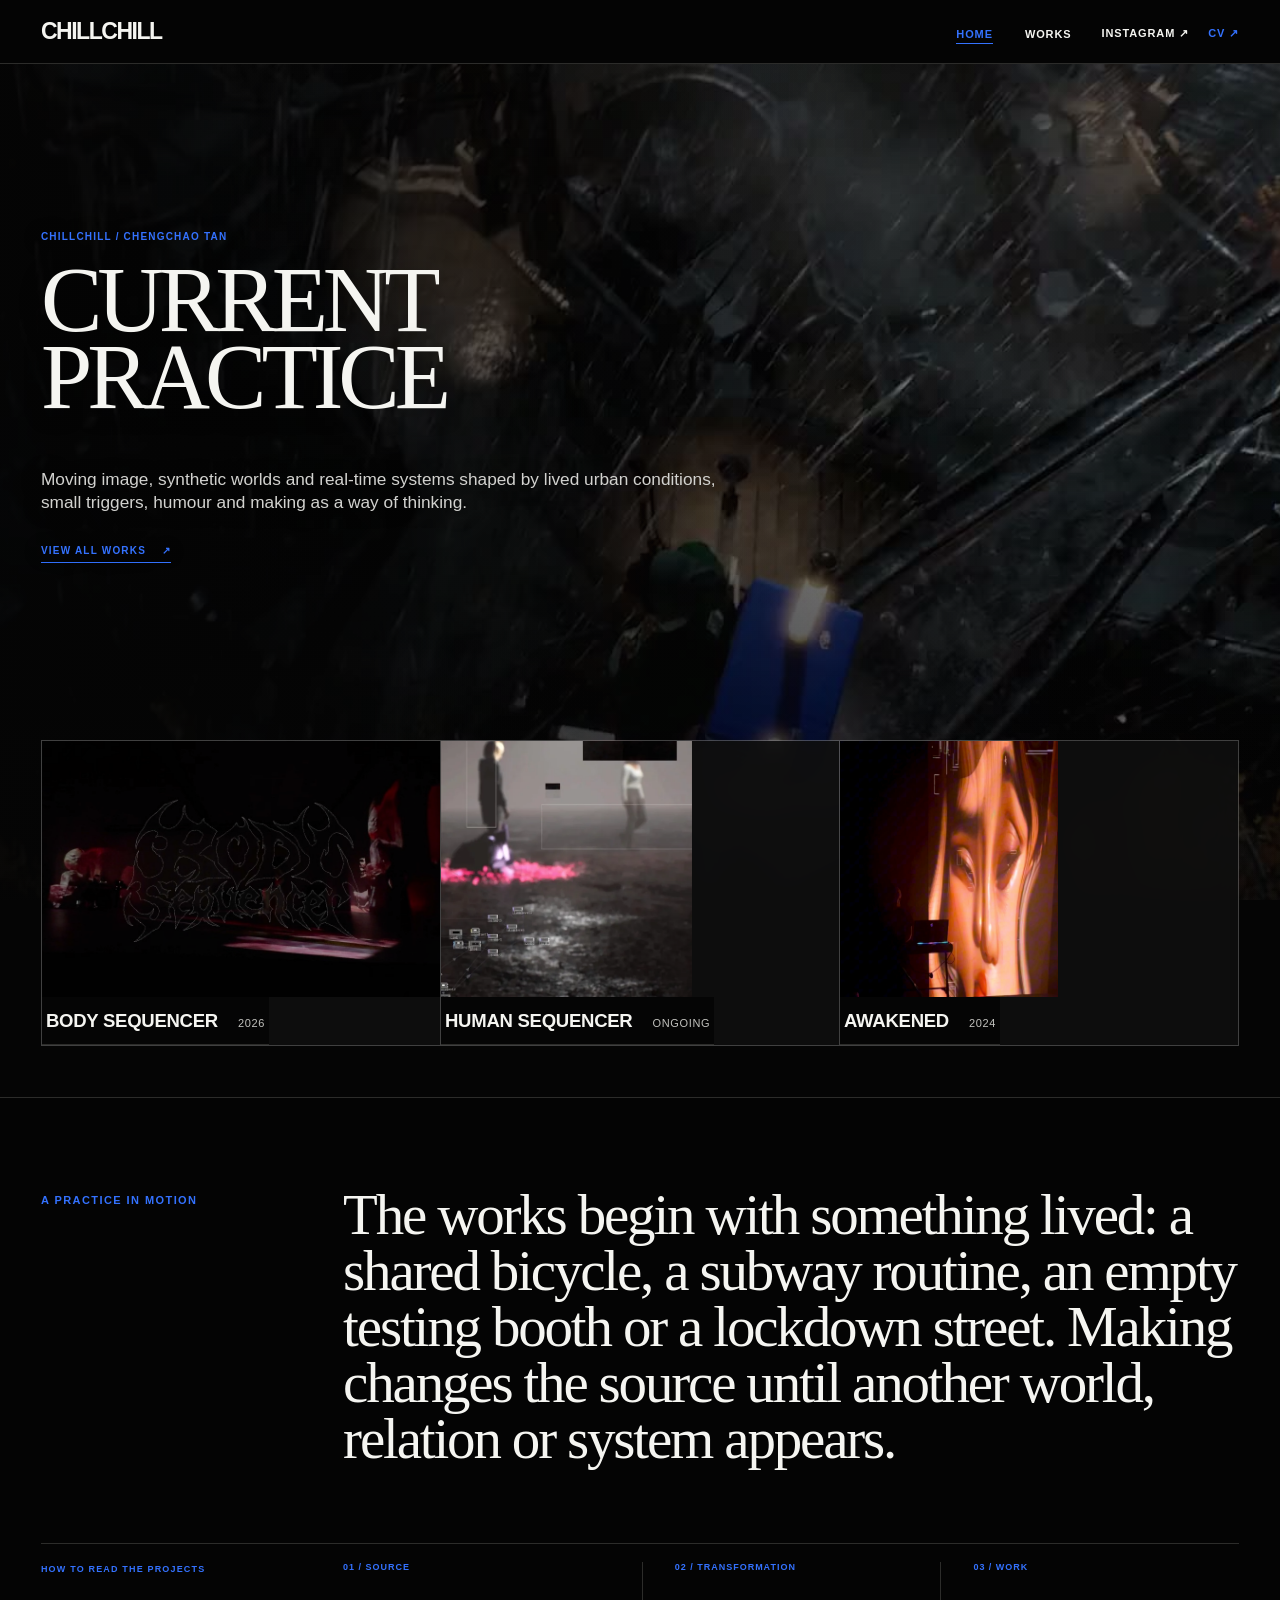
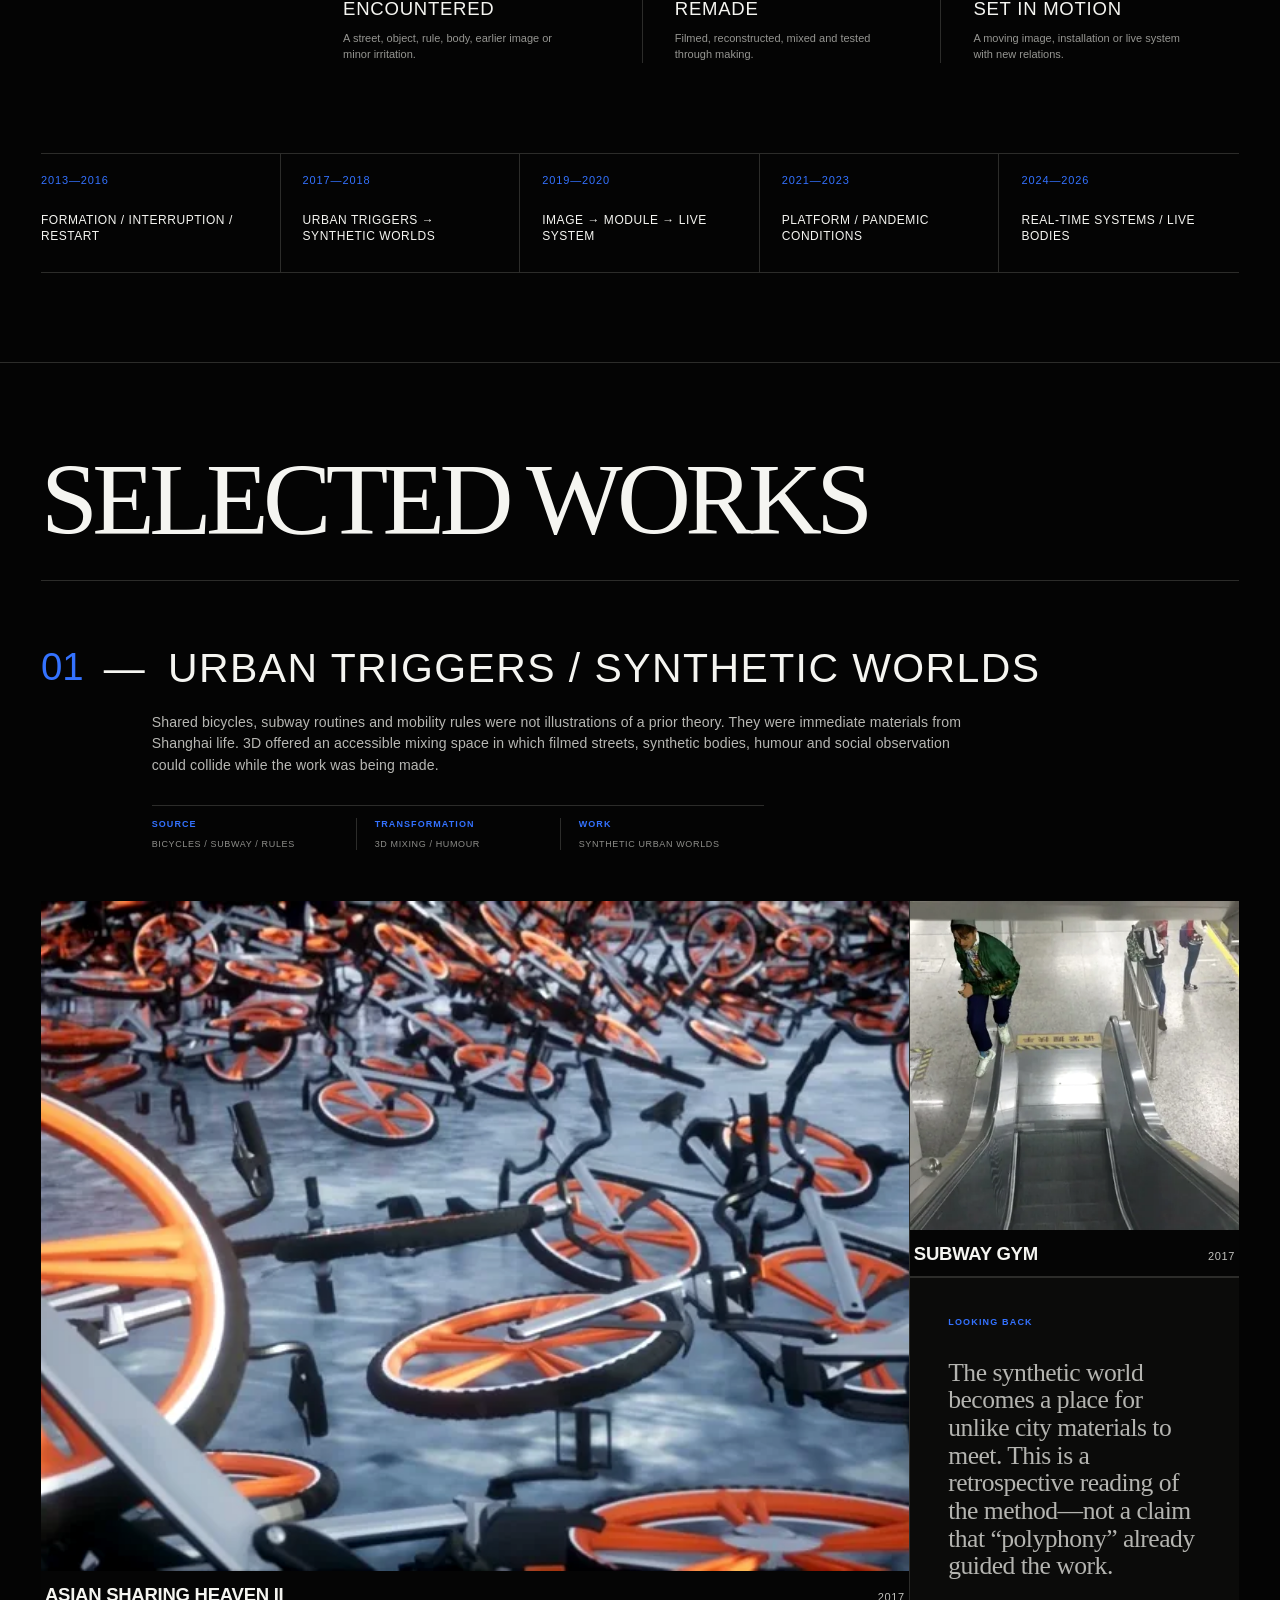
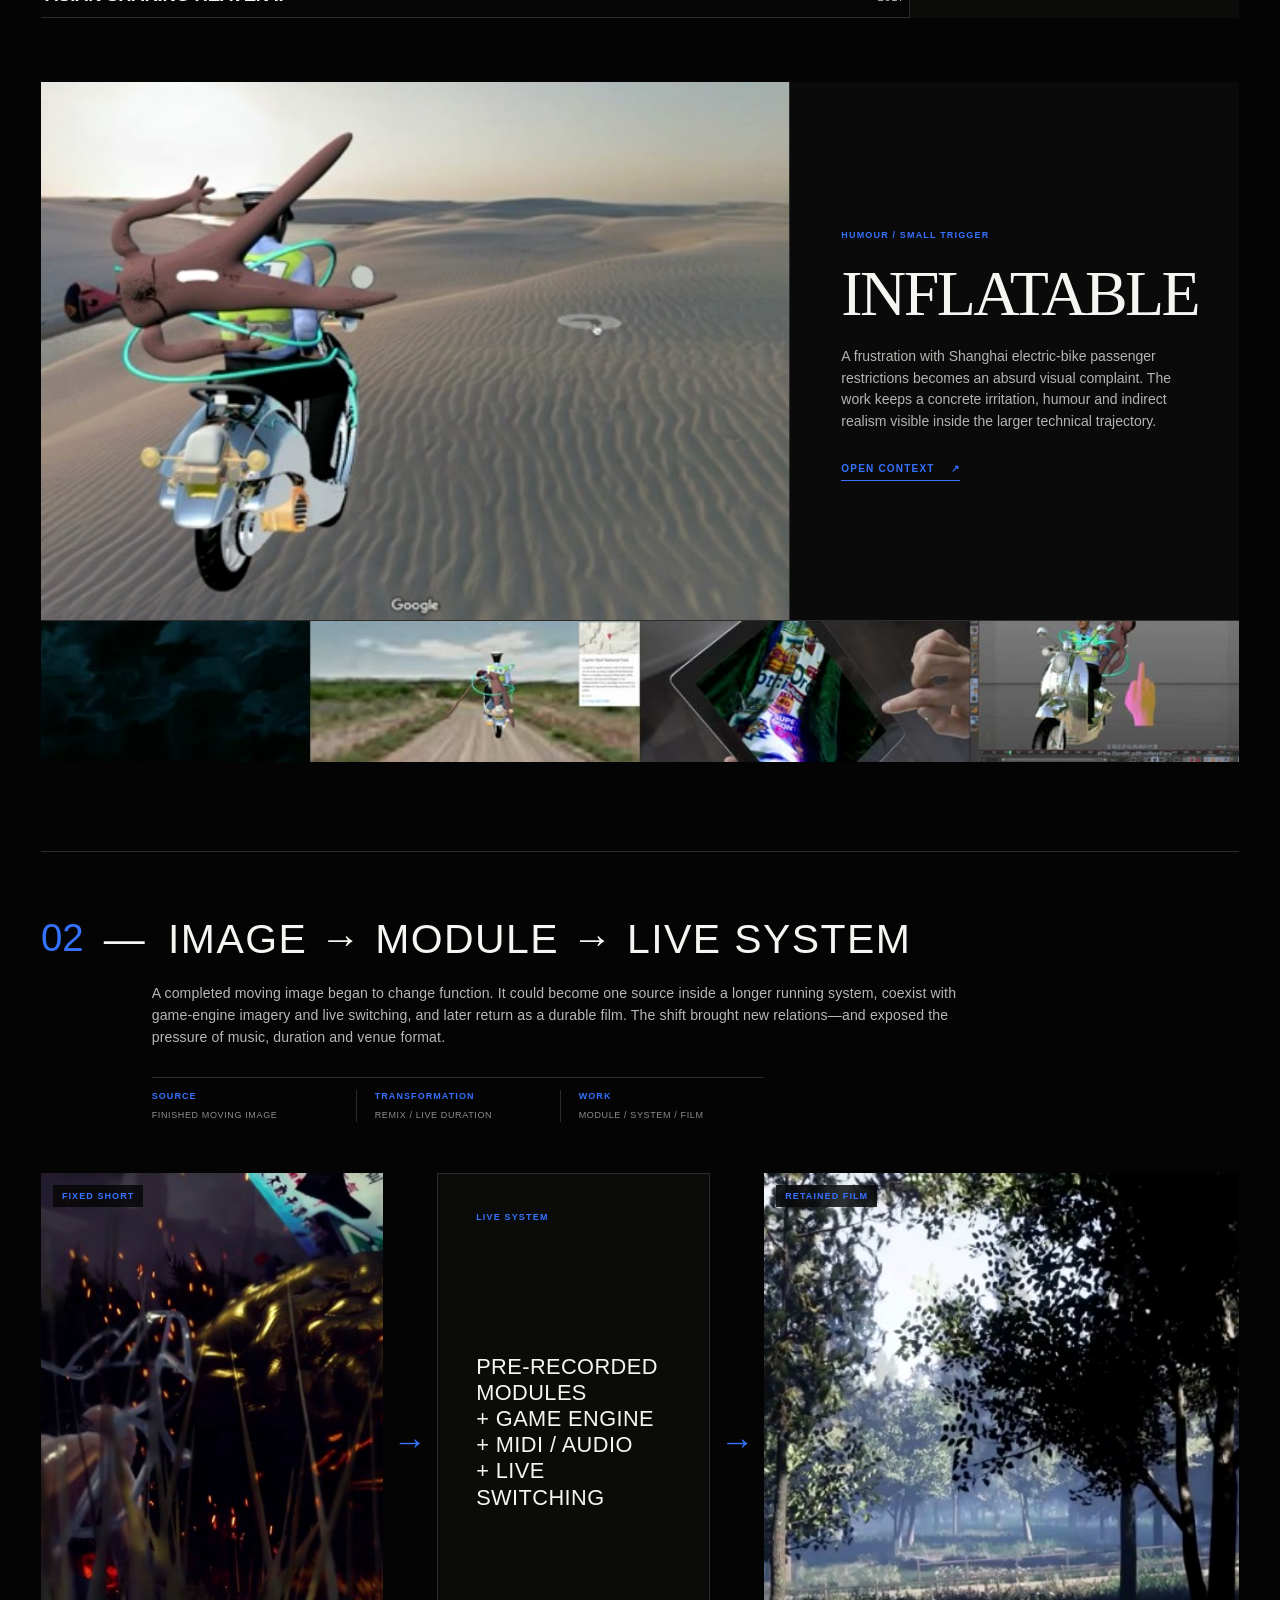
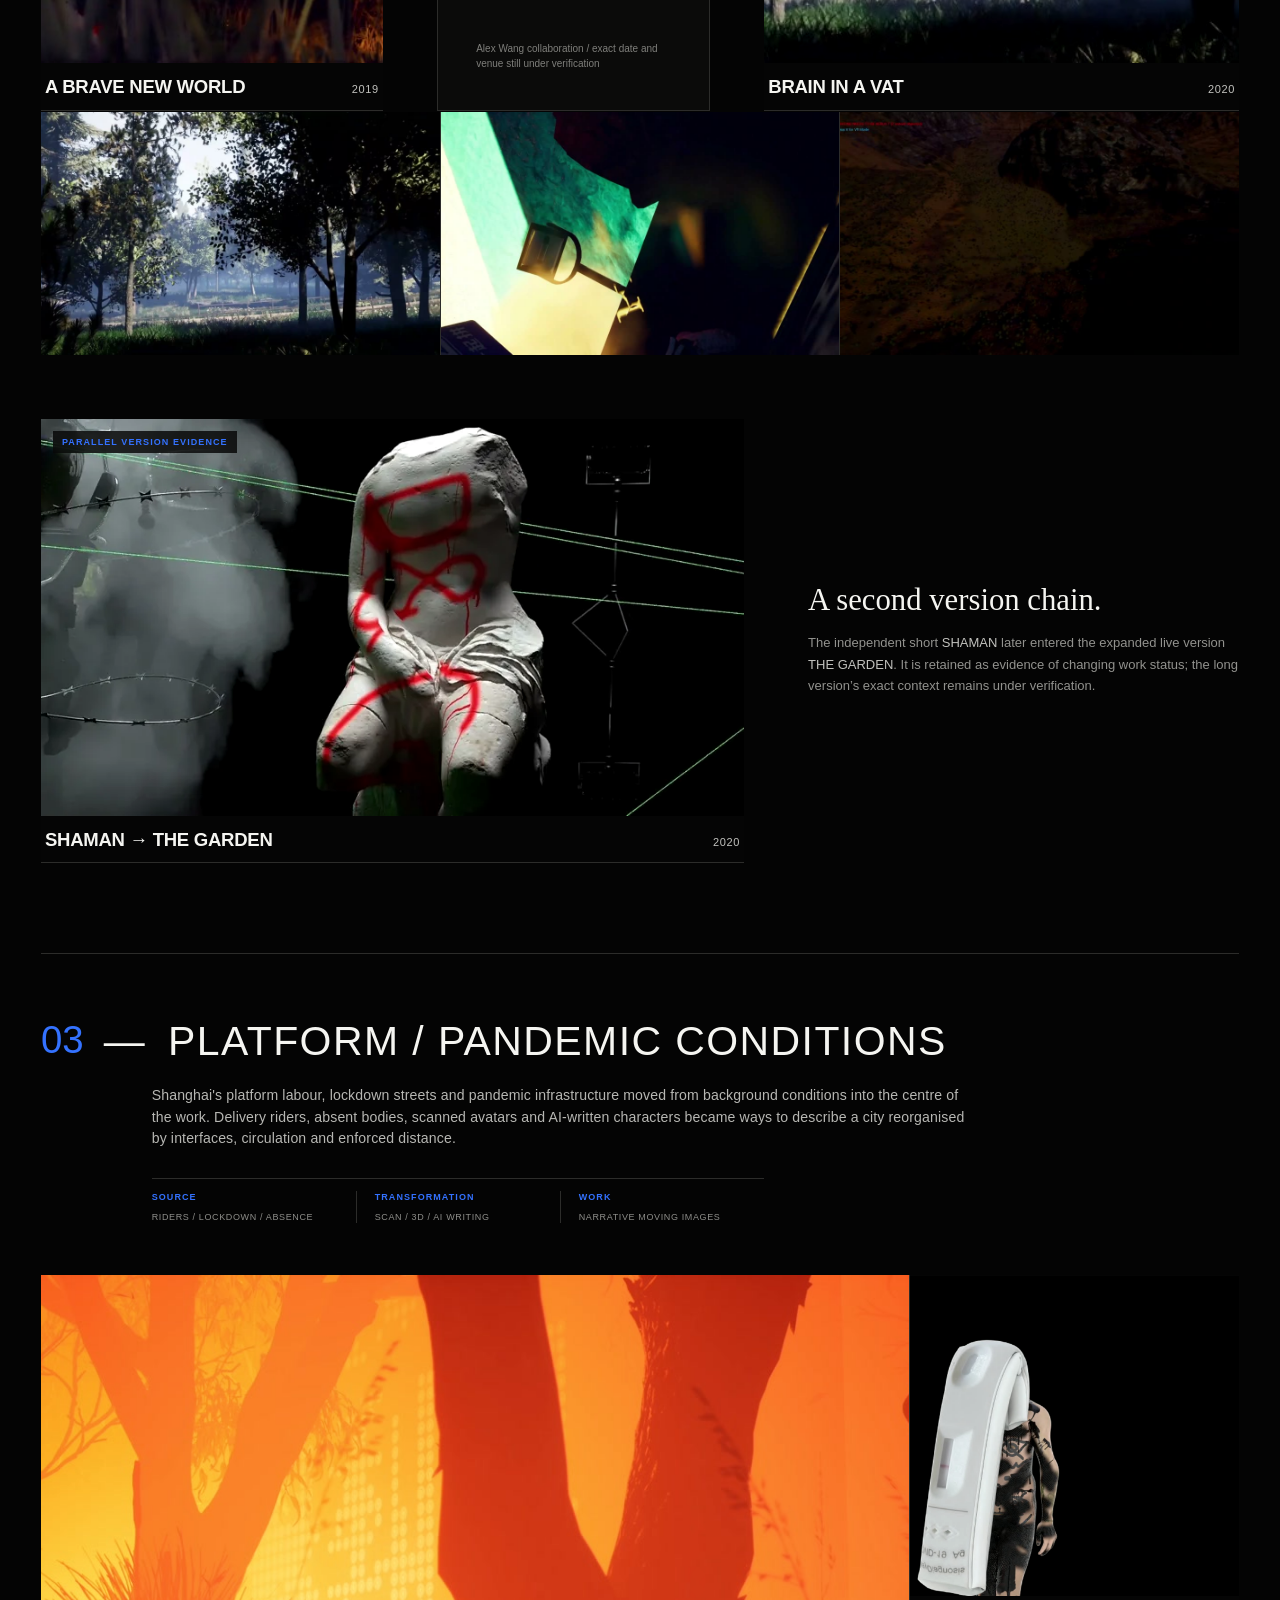
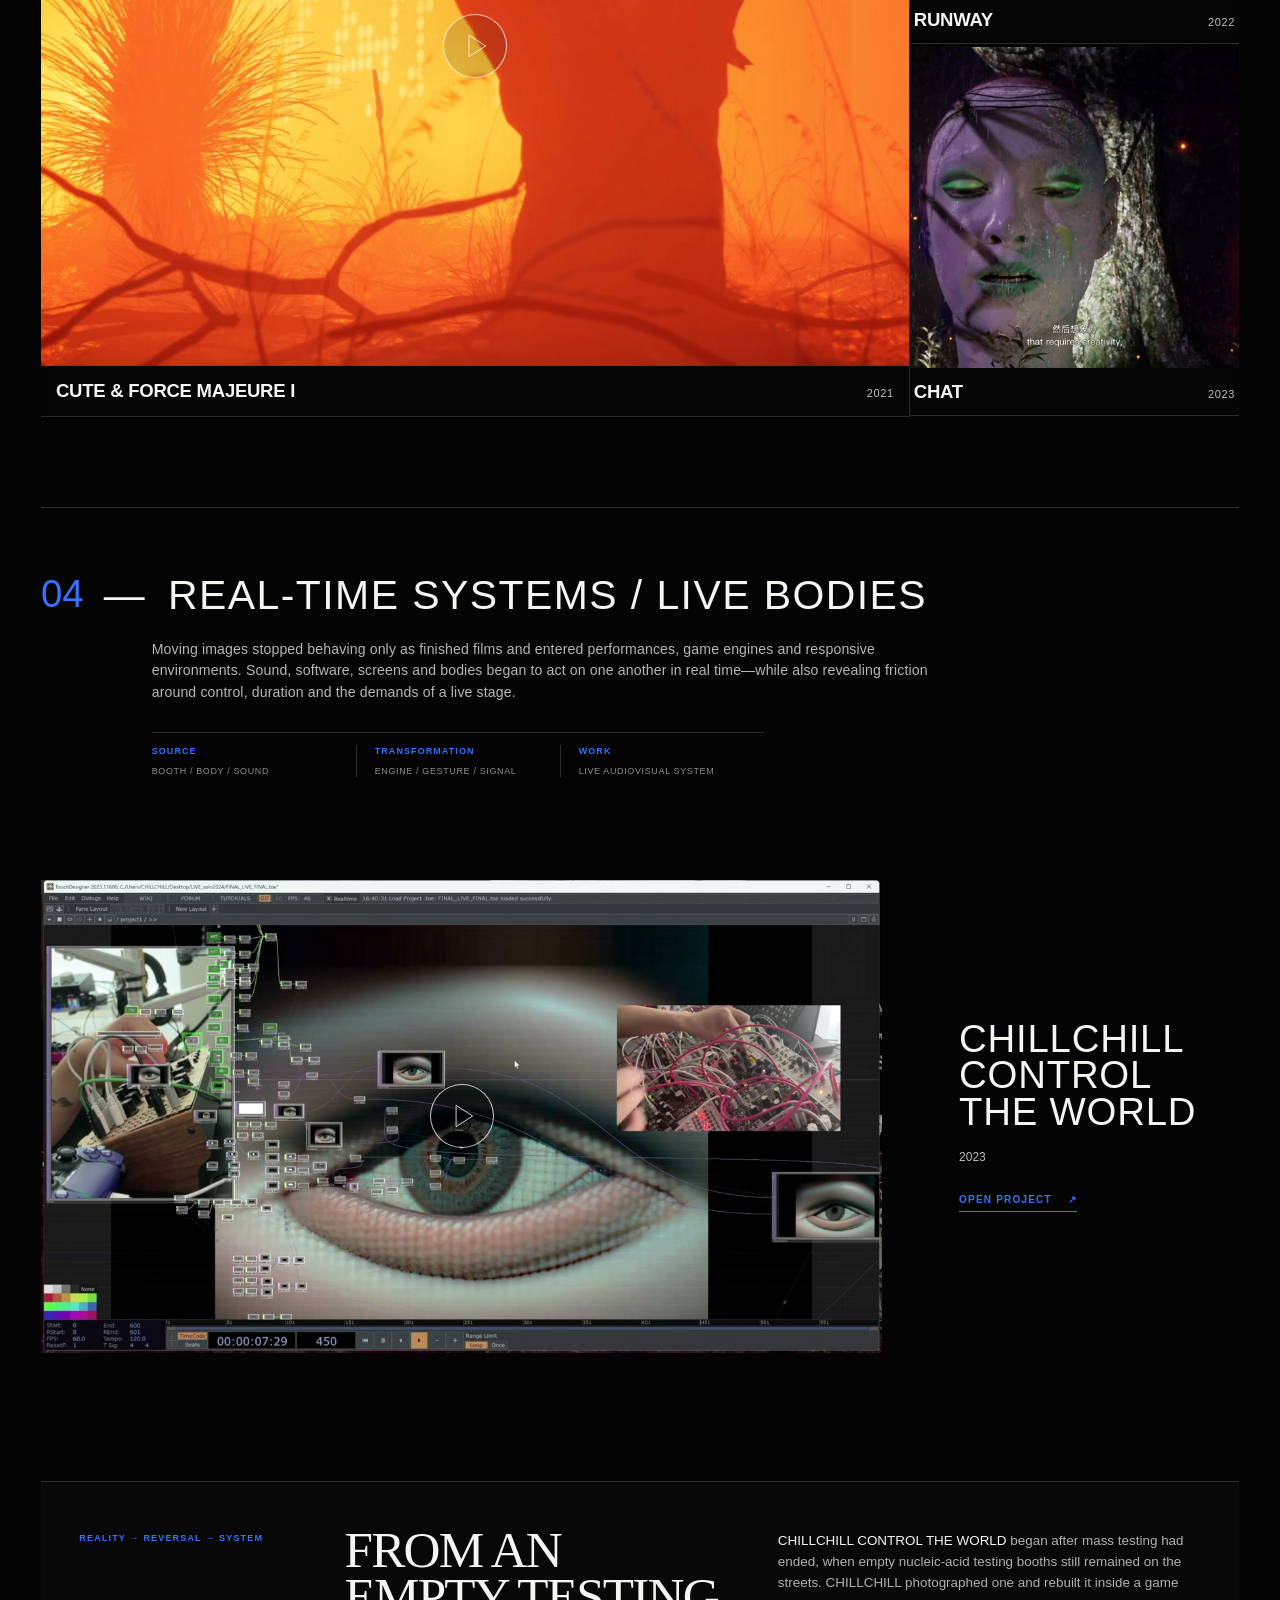
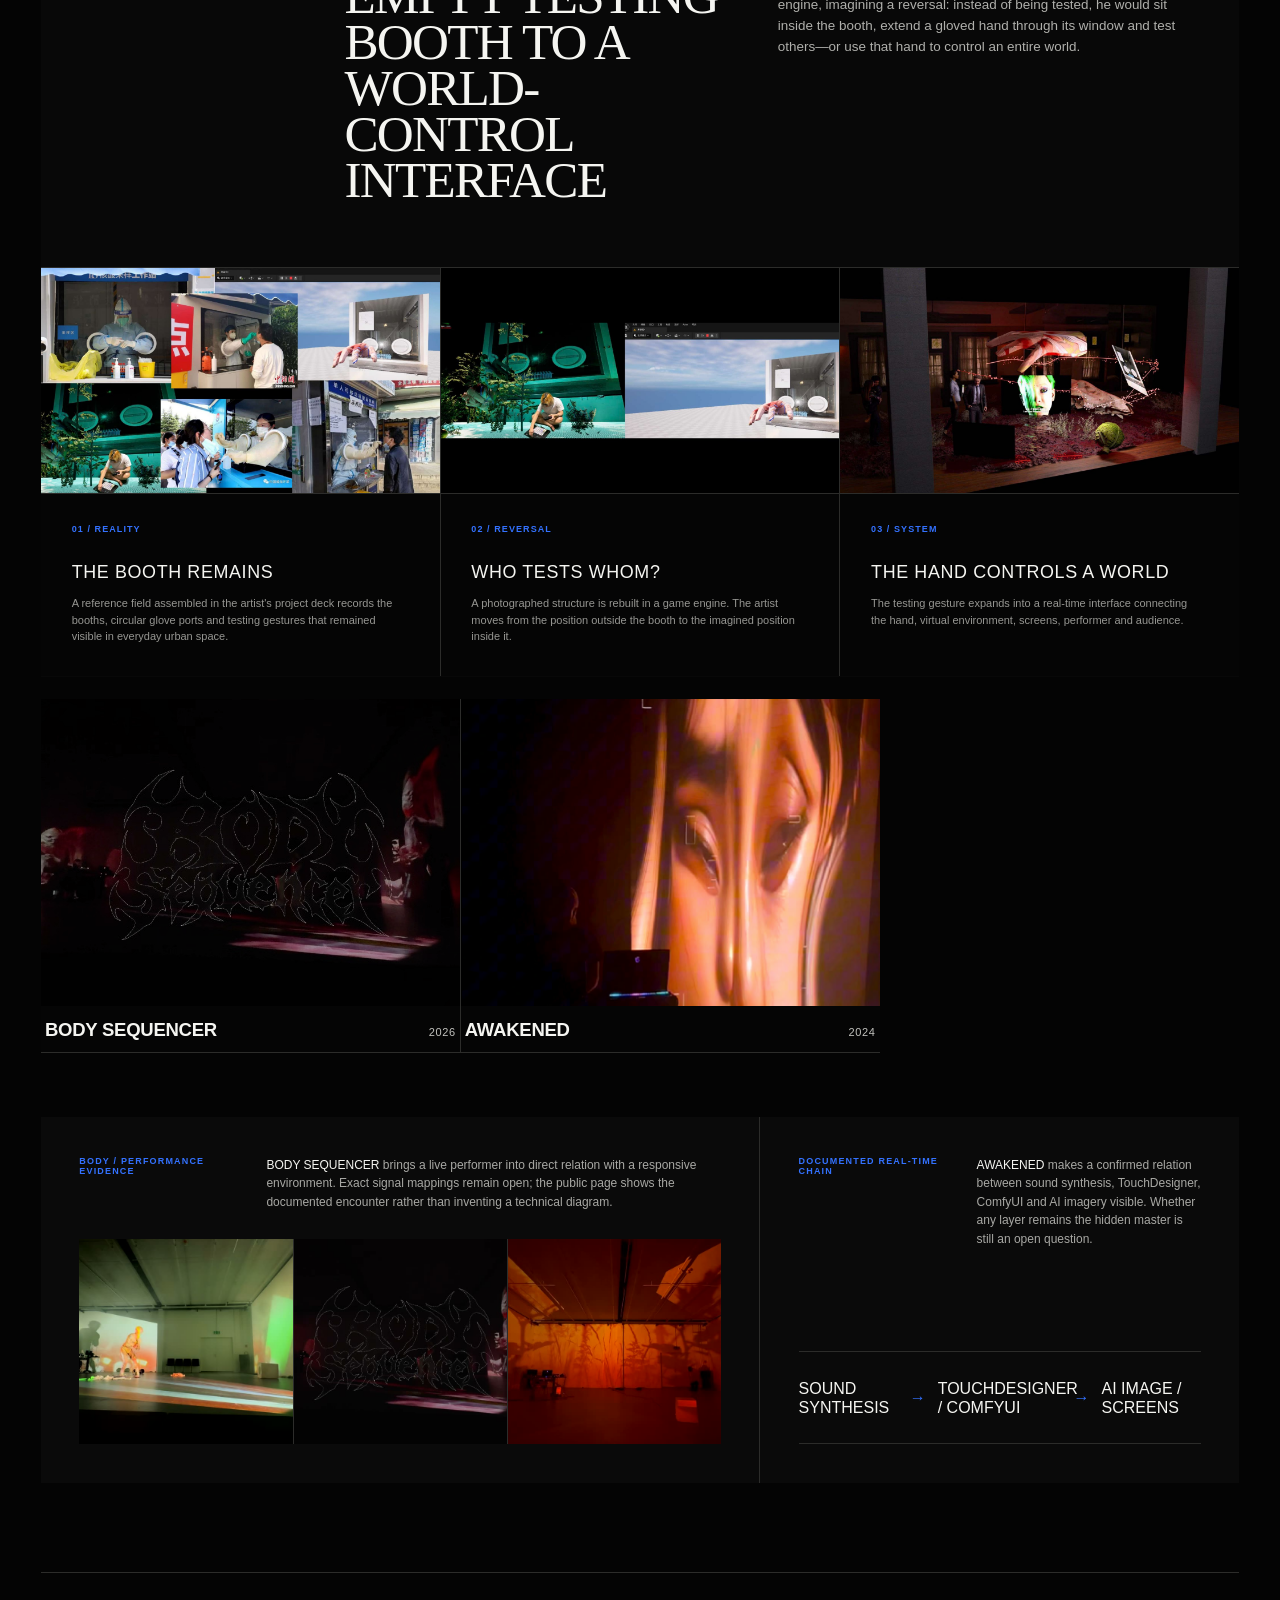
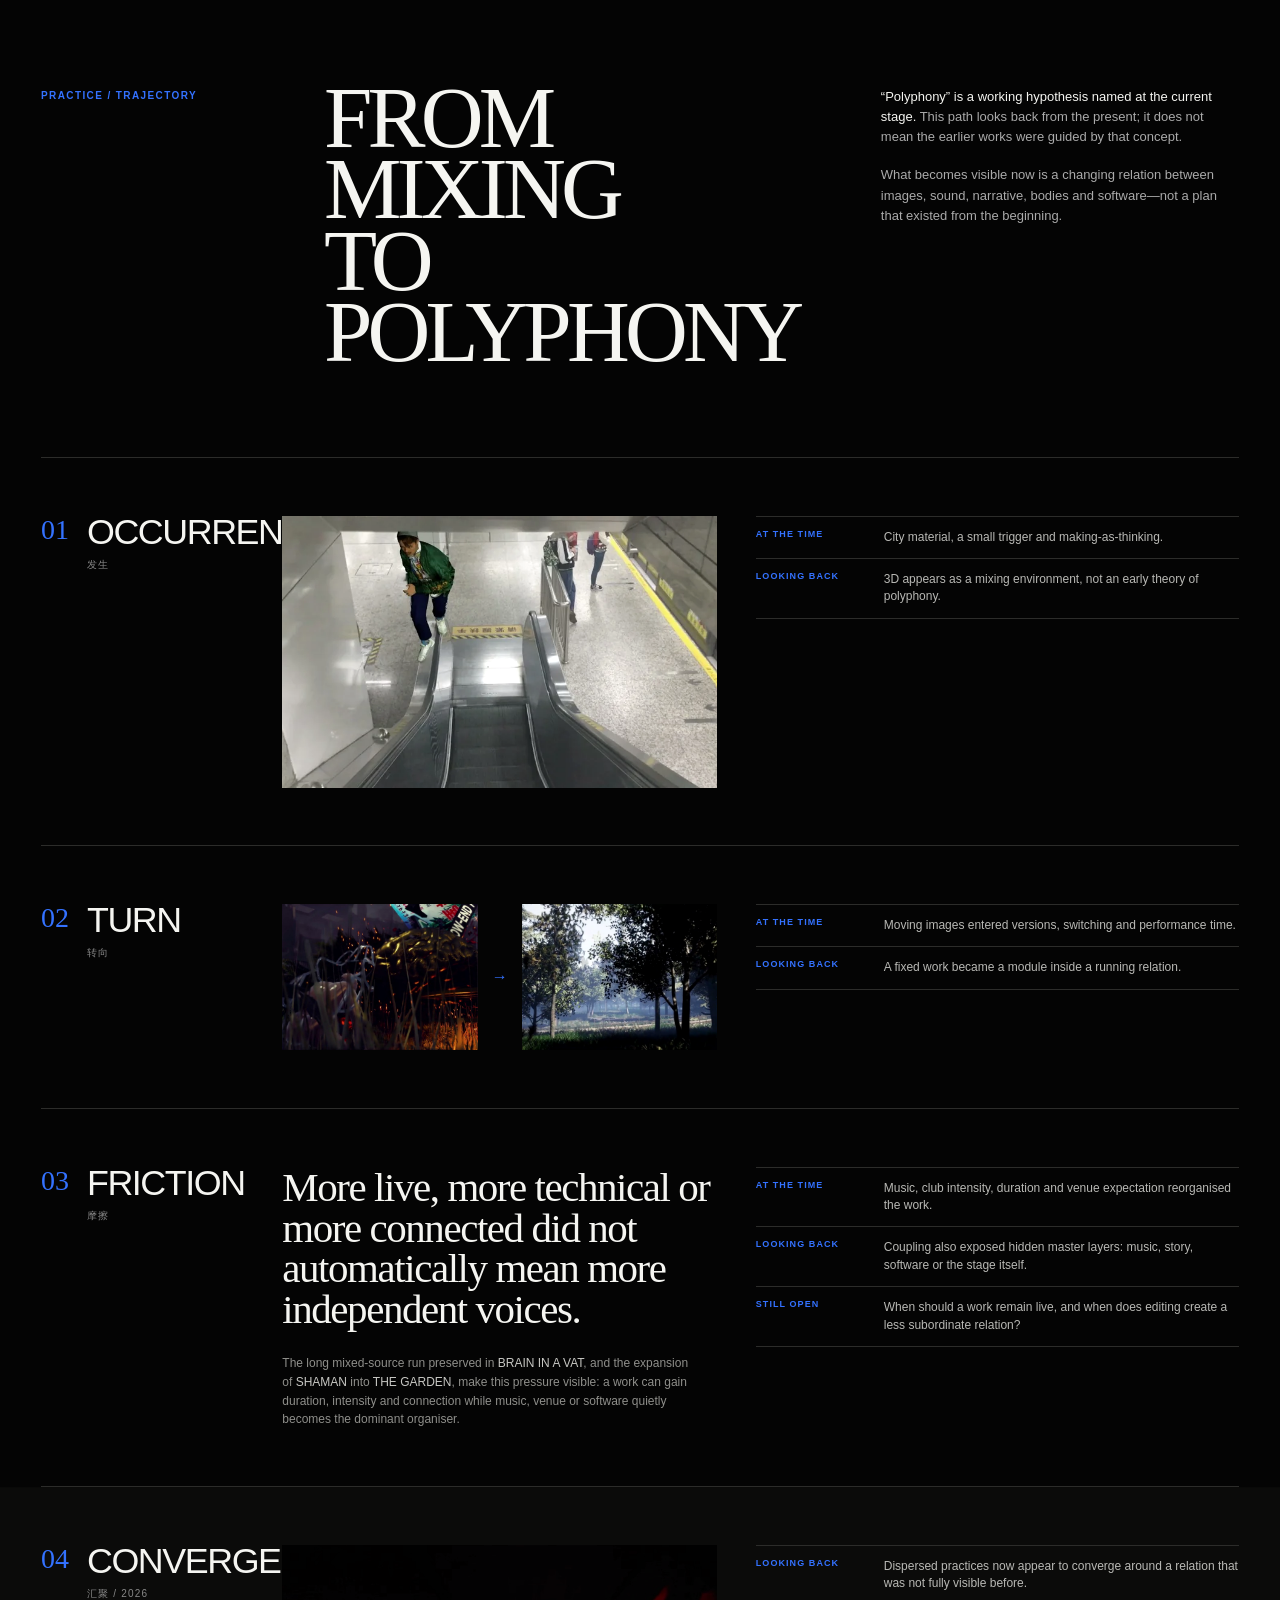
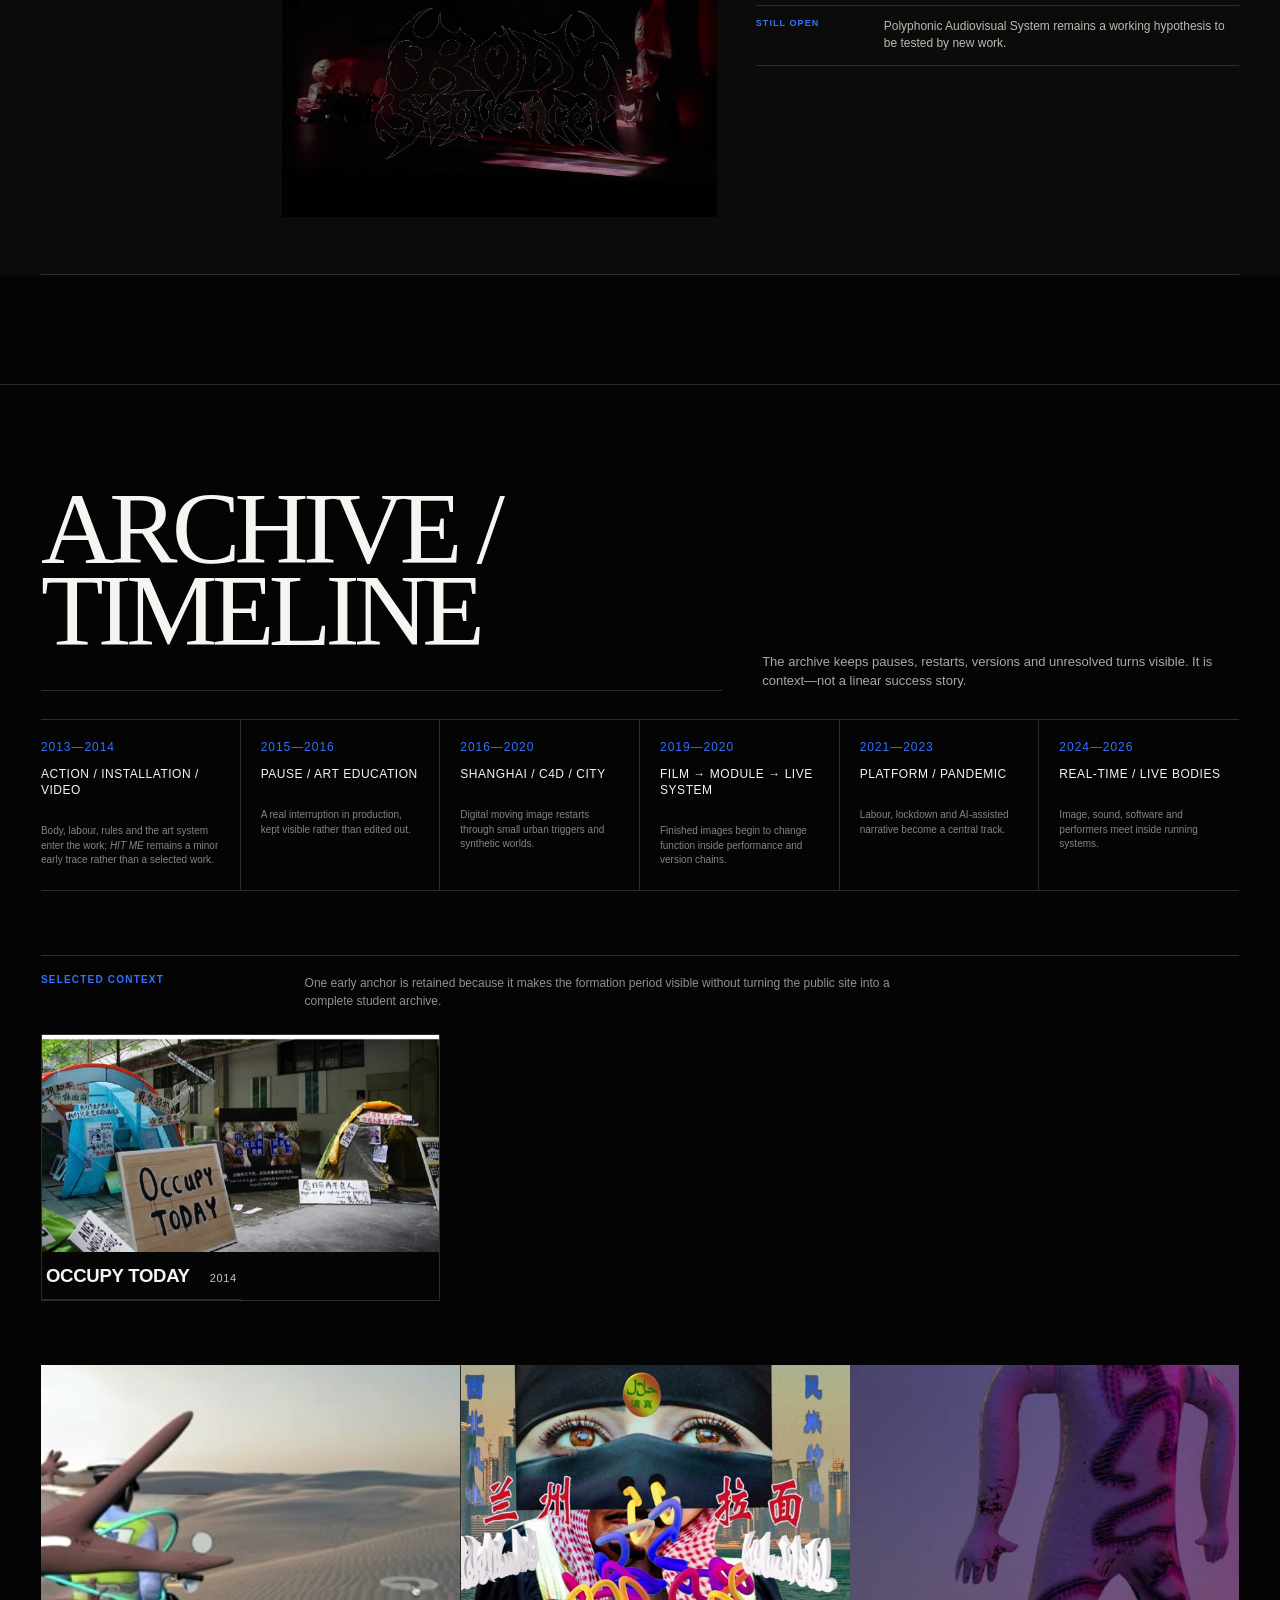
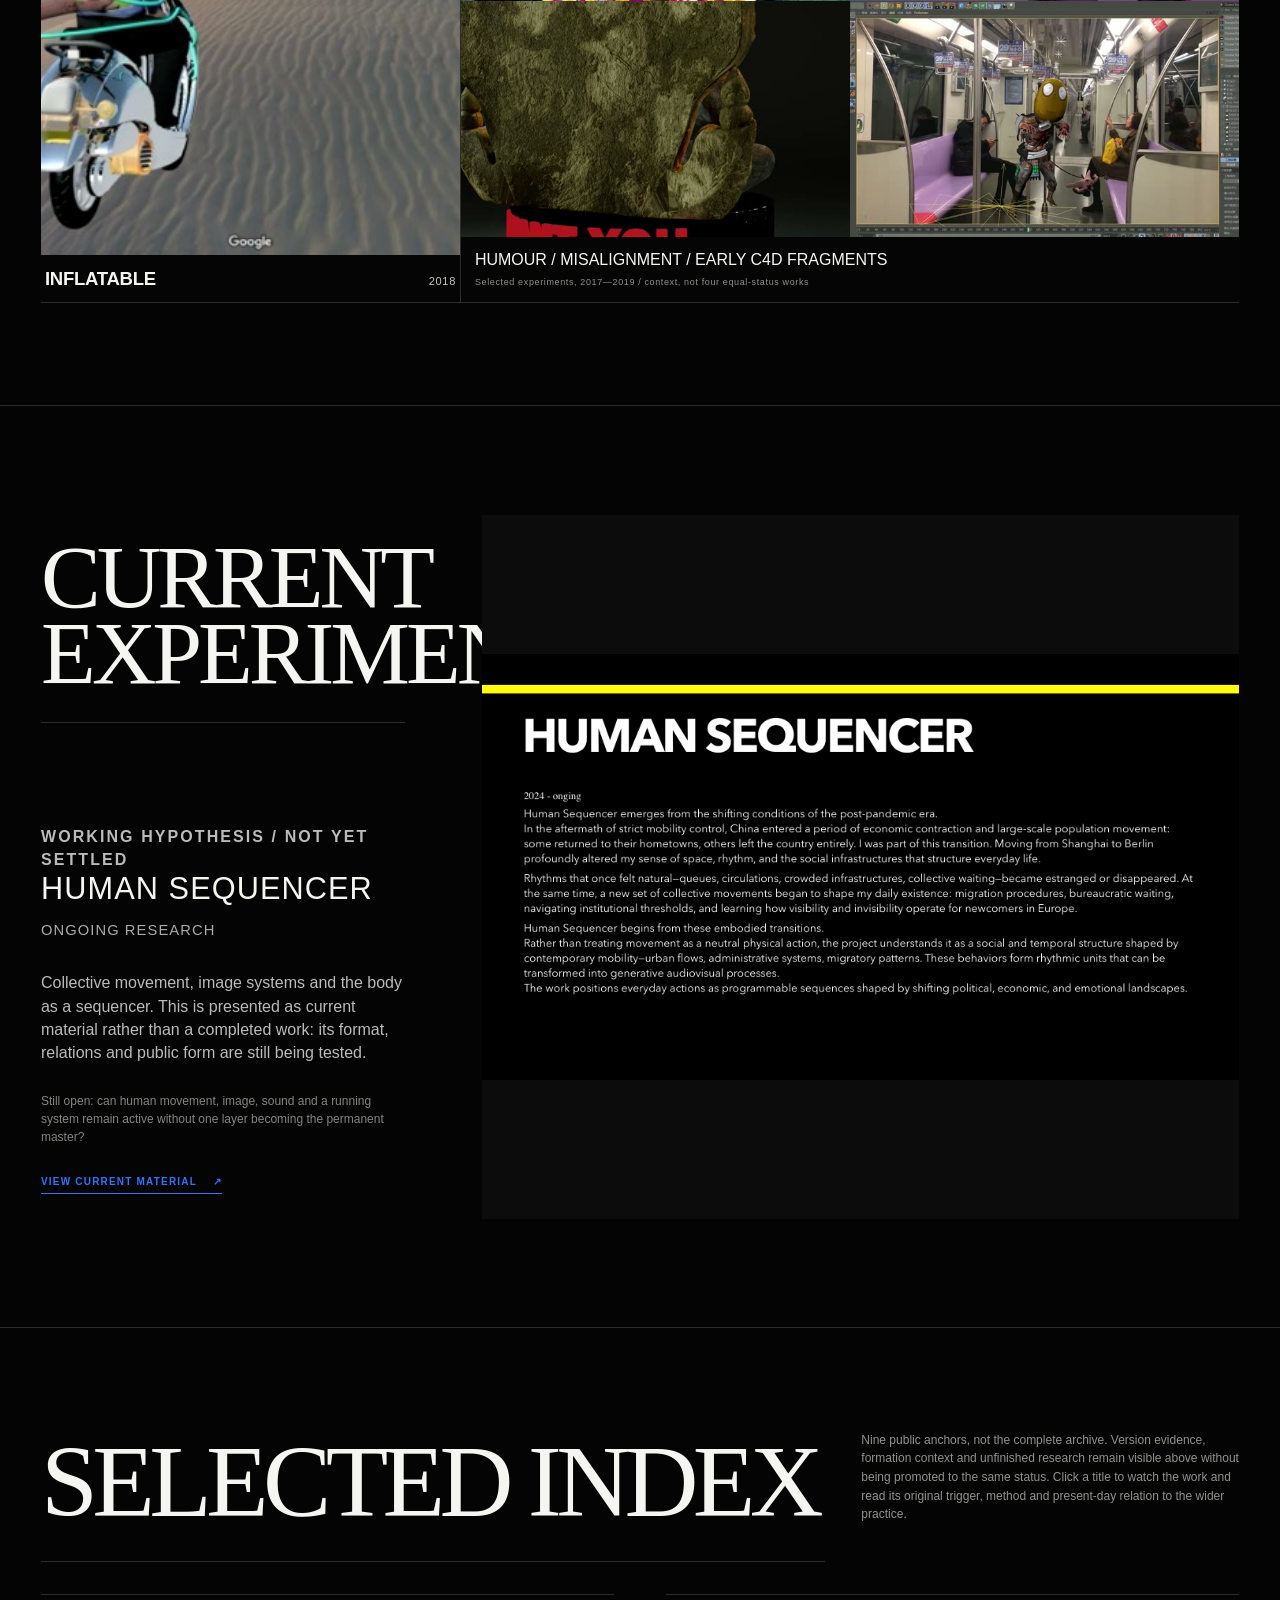
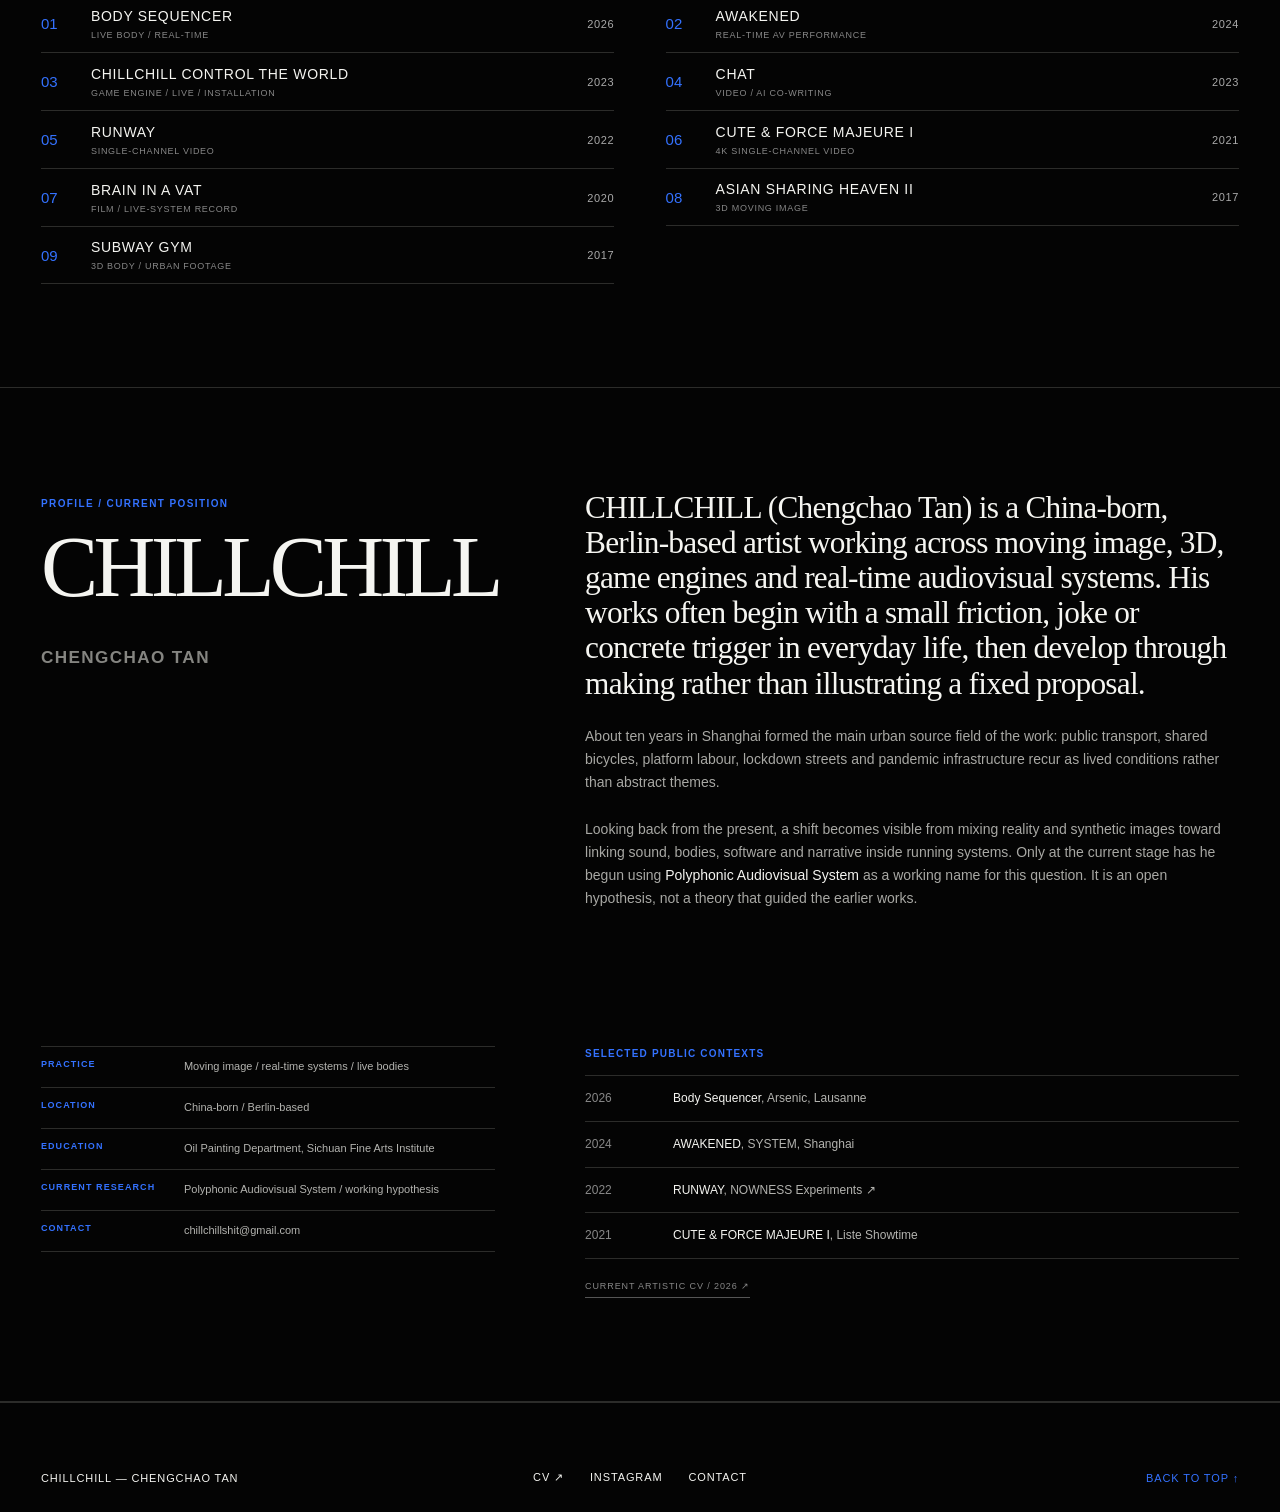
==== commit d0e59500: "Reduce early works to archive context" ====
--- a/index.html
+++ b/index.html
@@ -326,7 +326,7 @@
           <p>The archive keeps pauses, restarts, versions and unresolved turns visible. It is context—not a linear success story.</p>
         </div>
         <ol class="formation-timeline">
-          <li><time>2013—2014</time><span>ACTION / INSTALLATION / VIDEO</span><small>Body, labour, rules and the art system enter the work.</small></li>
+          <li><time>2013—2014</time><span>ACTION / INSTALLATION / VIDEO</span><small>Body, labour, rules and the art system enter the work; <em>HIT ME</em> remains a minor early trace rather than a selected work.</small></li>
           <li><time>2015—2016</time><span>PAUSE / ART EDUCATION</span><small>A real interruption in production, kept visible rather than edited out.</small></li>
           <li><time>2016—2020</time><span>SHANGHAI / C4D / CITY</span><small>Digital moving image restarts through small urban triggers and synthetic worlds.</small></li>
           <li><time>2019—2020</time><span>FILM → MODULE → LIVE SYSTEM</span><small>Finished images begin to change function inside performance and version chains.</small></li>
@@ -335,17 +335,9 @@
         </ol>
         <div class="context-label">
           <span>SELECTED CONTEXT</span>
-          <p>These are not all equal-status “masterworks.” They are retained because they make a restart, interruption or change of method visible.</p>
-        </div>
-        <div class="context-filmstrip context-filmstrip--formation" role="group" aria-label="Selected formation context works">
-          <figure class="context-note">
-            <span class="context-media"><img loading="lazy" decoding="async" src="./assets/from-monday-to-sunday-context-800.jpg" alt="From Monday to Sunday documentation" /></span>
-            <figcaption><strong>FROM MONDAY TO SUNDAY</strong><small>2013 / FORMATION CONTEXT</small></figcaption>
-          </figure>
-          <figure class="context-note">
-            <span class="context-media"><img loading="lazy" decoding="async" src="./assets/hit-me-context-800.jpg" alt="HIT ME photographic action documentation" /></span>
-            <figcaption><strong>HIT ME</strong><small>2013 / BODY, TRAFFIC RULE, RISK</small></figcaption>
-          </figure>
+          <p>One early anchor is retained because it makes the formation period visible without turning the public site into a complete student archive.</p>
+        </div>
+        <div class="context-filmstrip context-filmstrip--formation context-filmstrip--single" role="group" aria-label="Selected formation context work">
           <button class="project context-project" type="button" data-slug="occupy-today" data-title="OCCUPY TODAY" data-year="2014" data-type="FORMATION / CONTEXT" data-description="Selected context from the formation period." data-video-id="Ip55WOqn-rM">
             <span class="context-media"><img loading="lazy" decoding="async" src="./assets/occupy-today-archive-still-800.jpg" alt="OCCUPY TODAY video still" /></span>
             <span class="project-line"><strong>OCCUPY TODAY</strong><small>2014</small></span>
--- a/styles.css
+++ b/styles.css
@@ -274,6 +274,8 @@
 .context-label p { max-width: 52em; margin: 0; color: #92928e; font-size: 12px; line-height: 1.5; }
 .context-filmstrip { display: grid; grid-template-columns: repeat(4, minmax(0, 1fr)); gap: 1px; margin-top: 24px; background: var(--rule); }
 .context-filmstrip--formation { grid-template-columns: repeat(3, minmax(0, 1fr)); }
+.context-filmstrip--single { grid-template-columns: minmax(280px, 1fr) 2fr; background: transparent; }
+.context-filmstrip--single .context-project { grid-column: 1; border: 1px solid var(--rule); }
 .context-project { display: flex; min-width: 0; flex-direction: column; background: var(--black); }
 .context-note { min-width: 0; margin: 0; background: var(--black); }
 .context-media { height: clamp(170px, 17vw, 280px); display: block; overflow: hidden; }
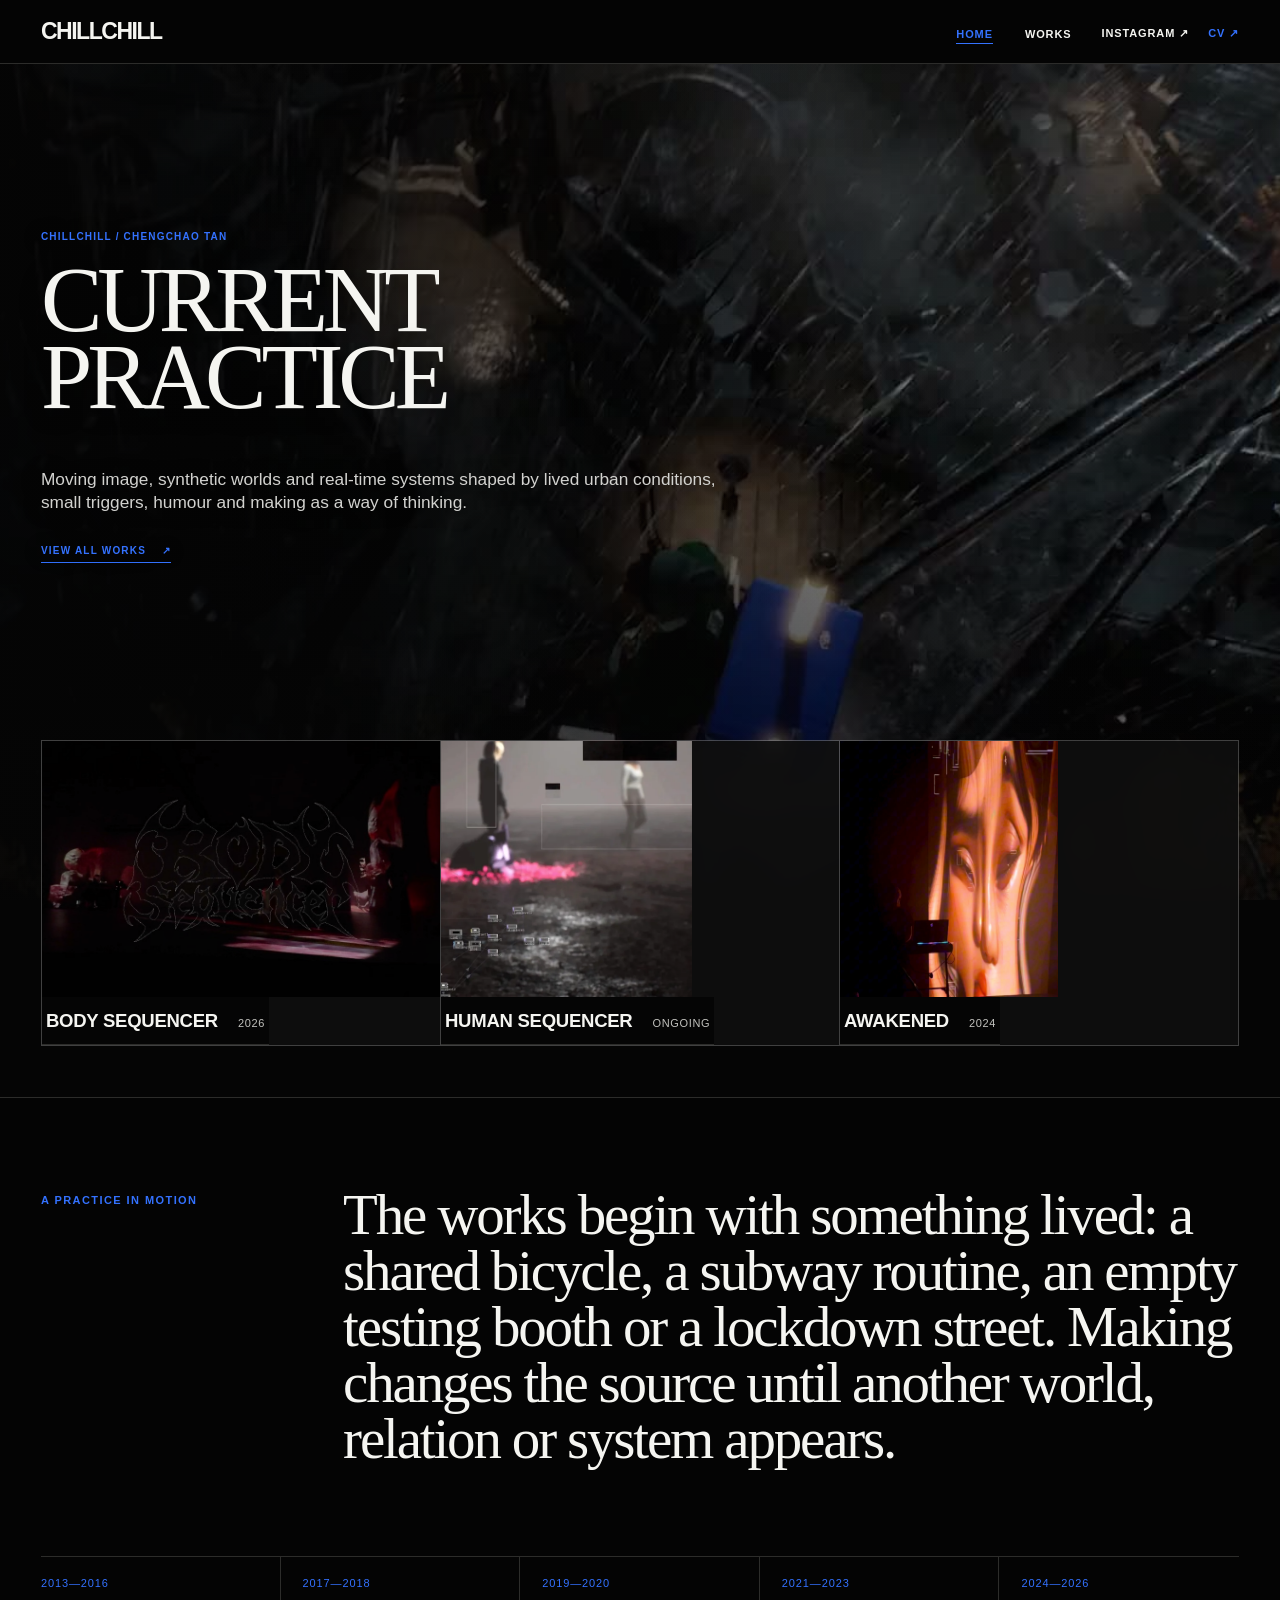
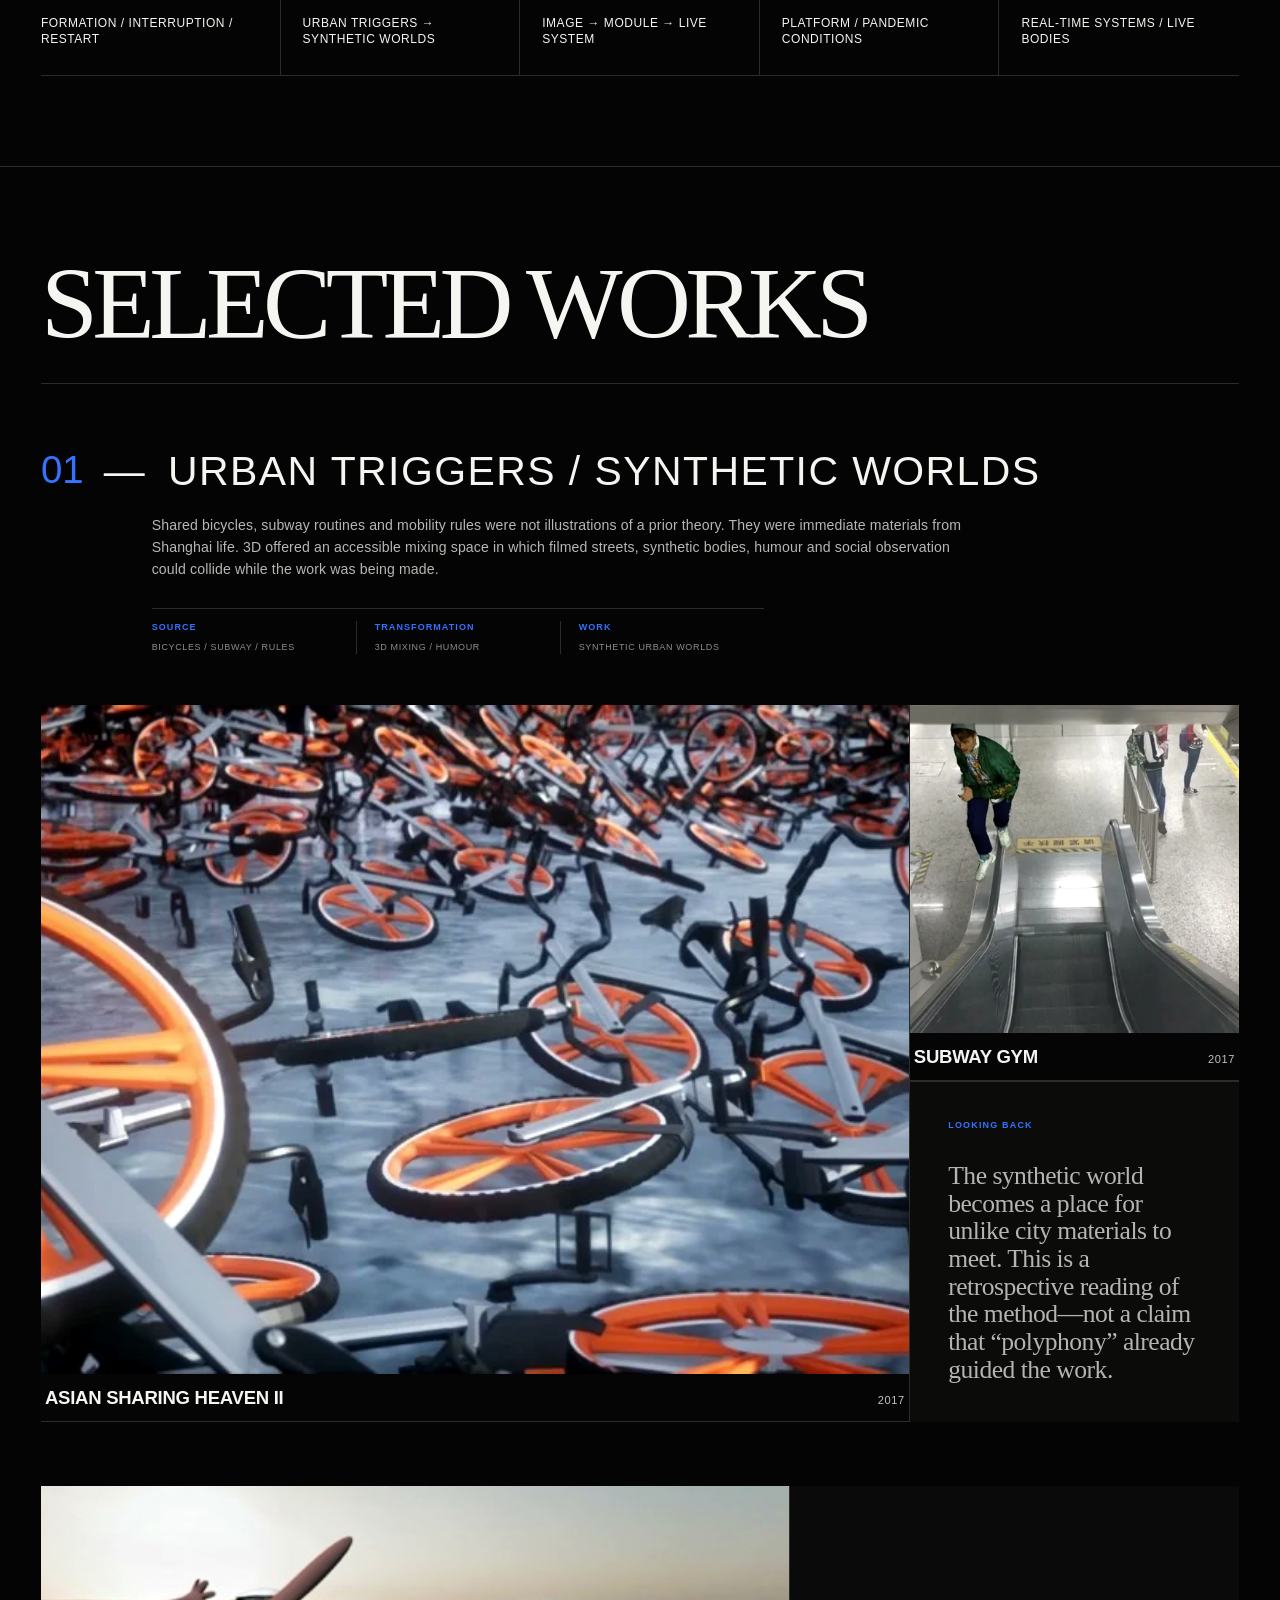
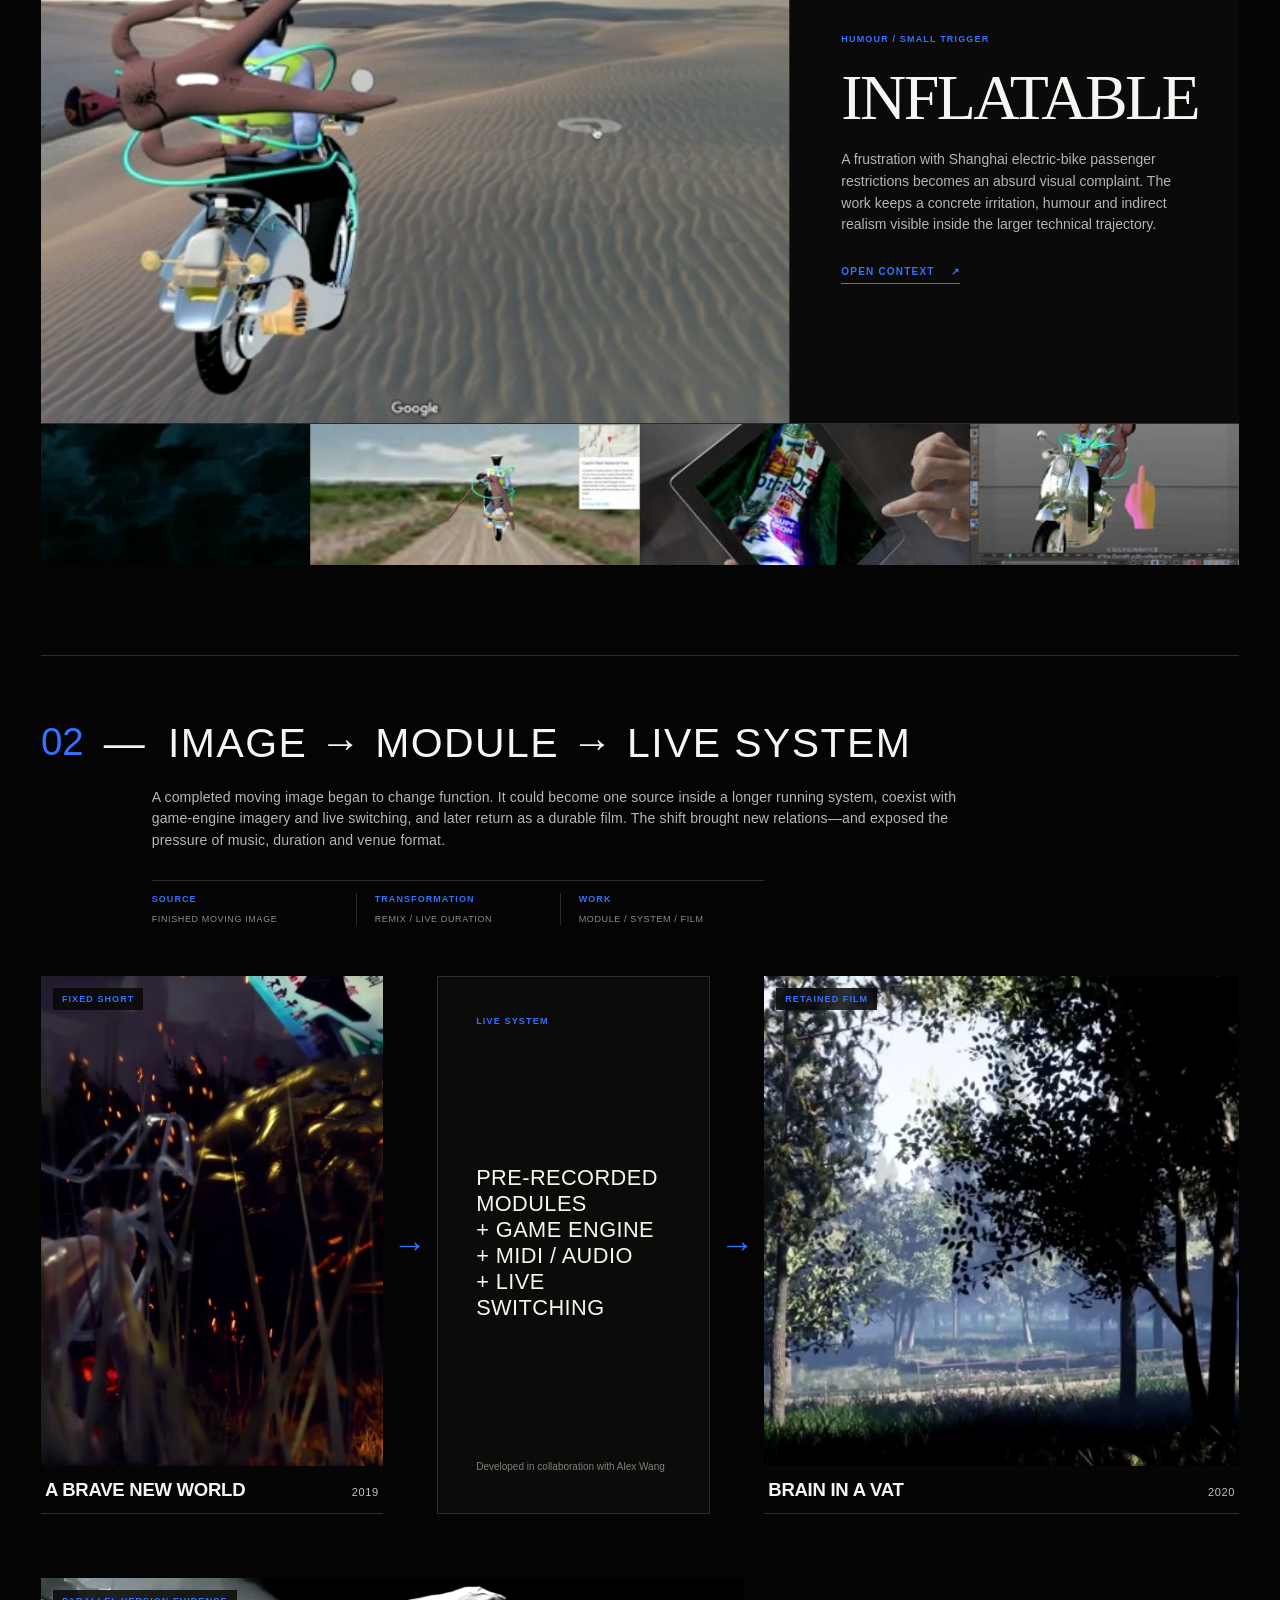
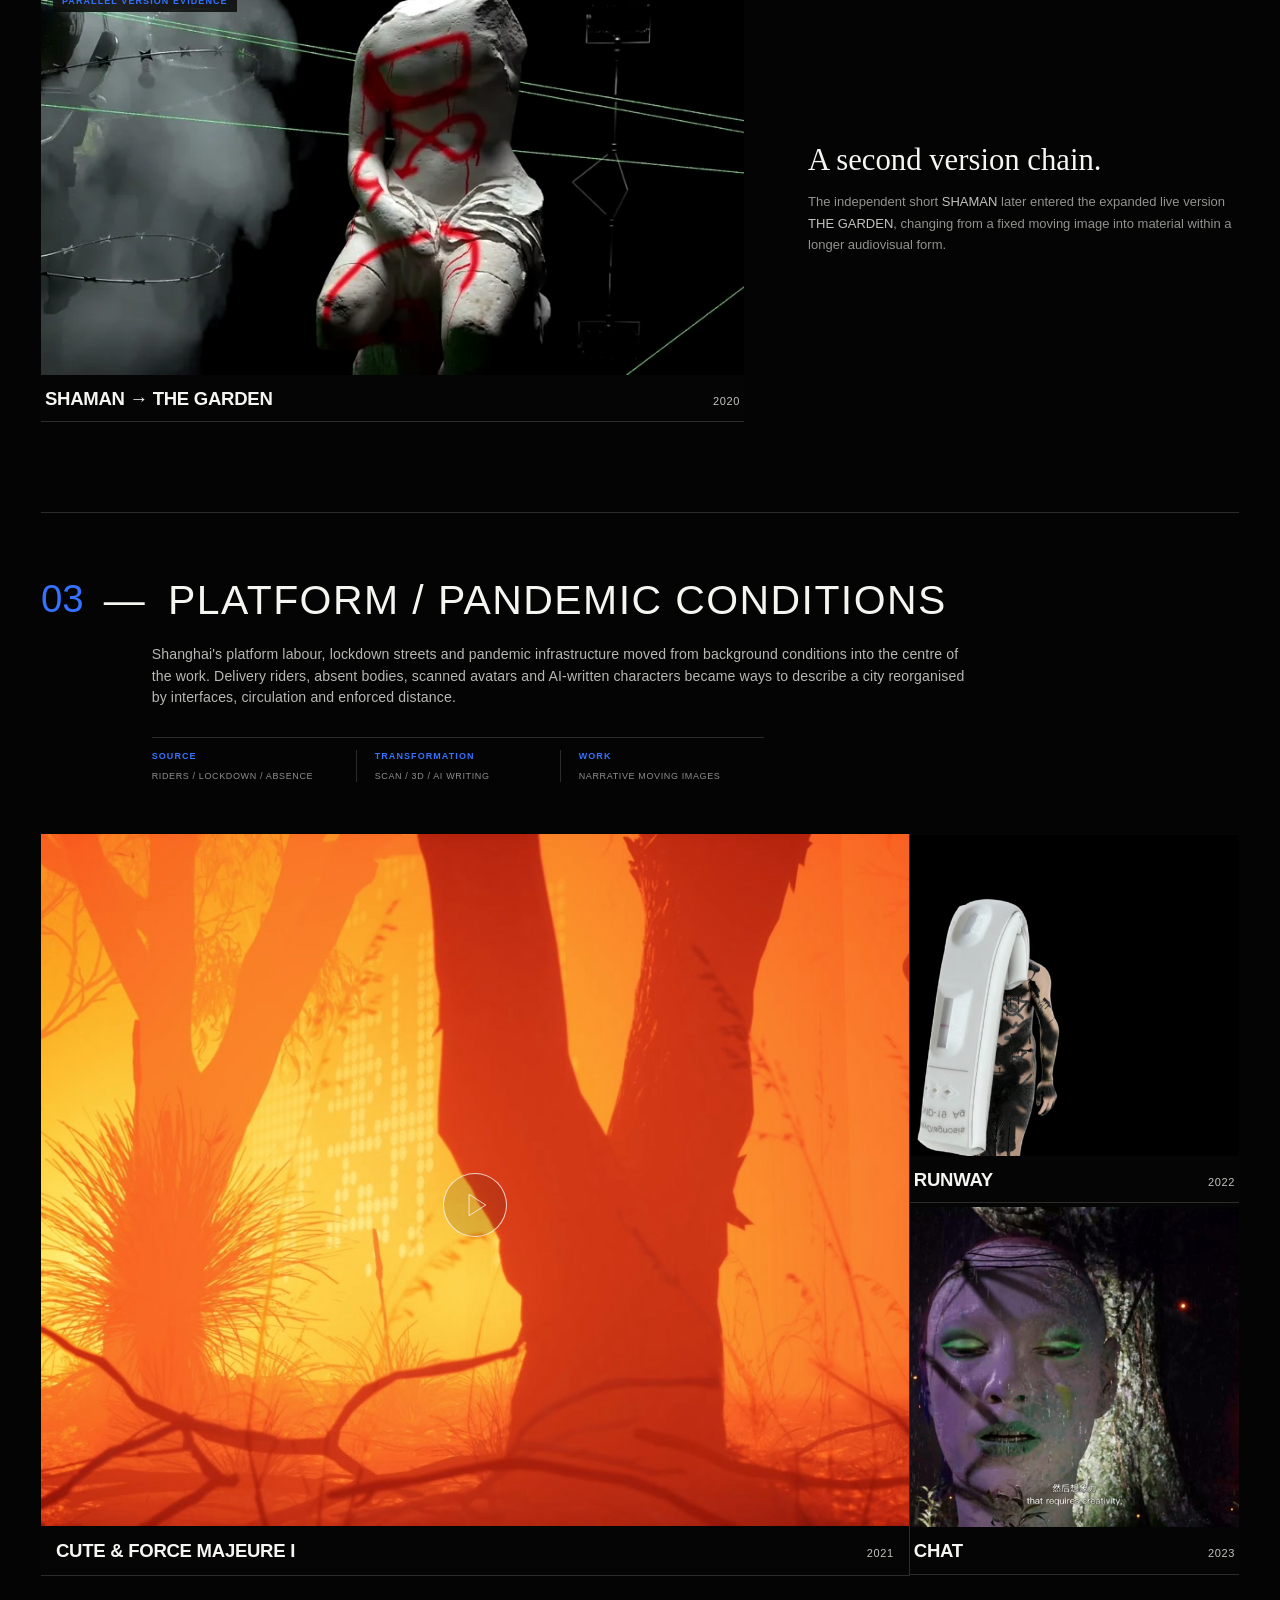
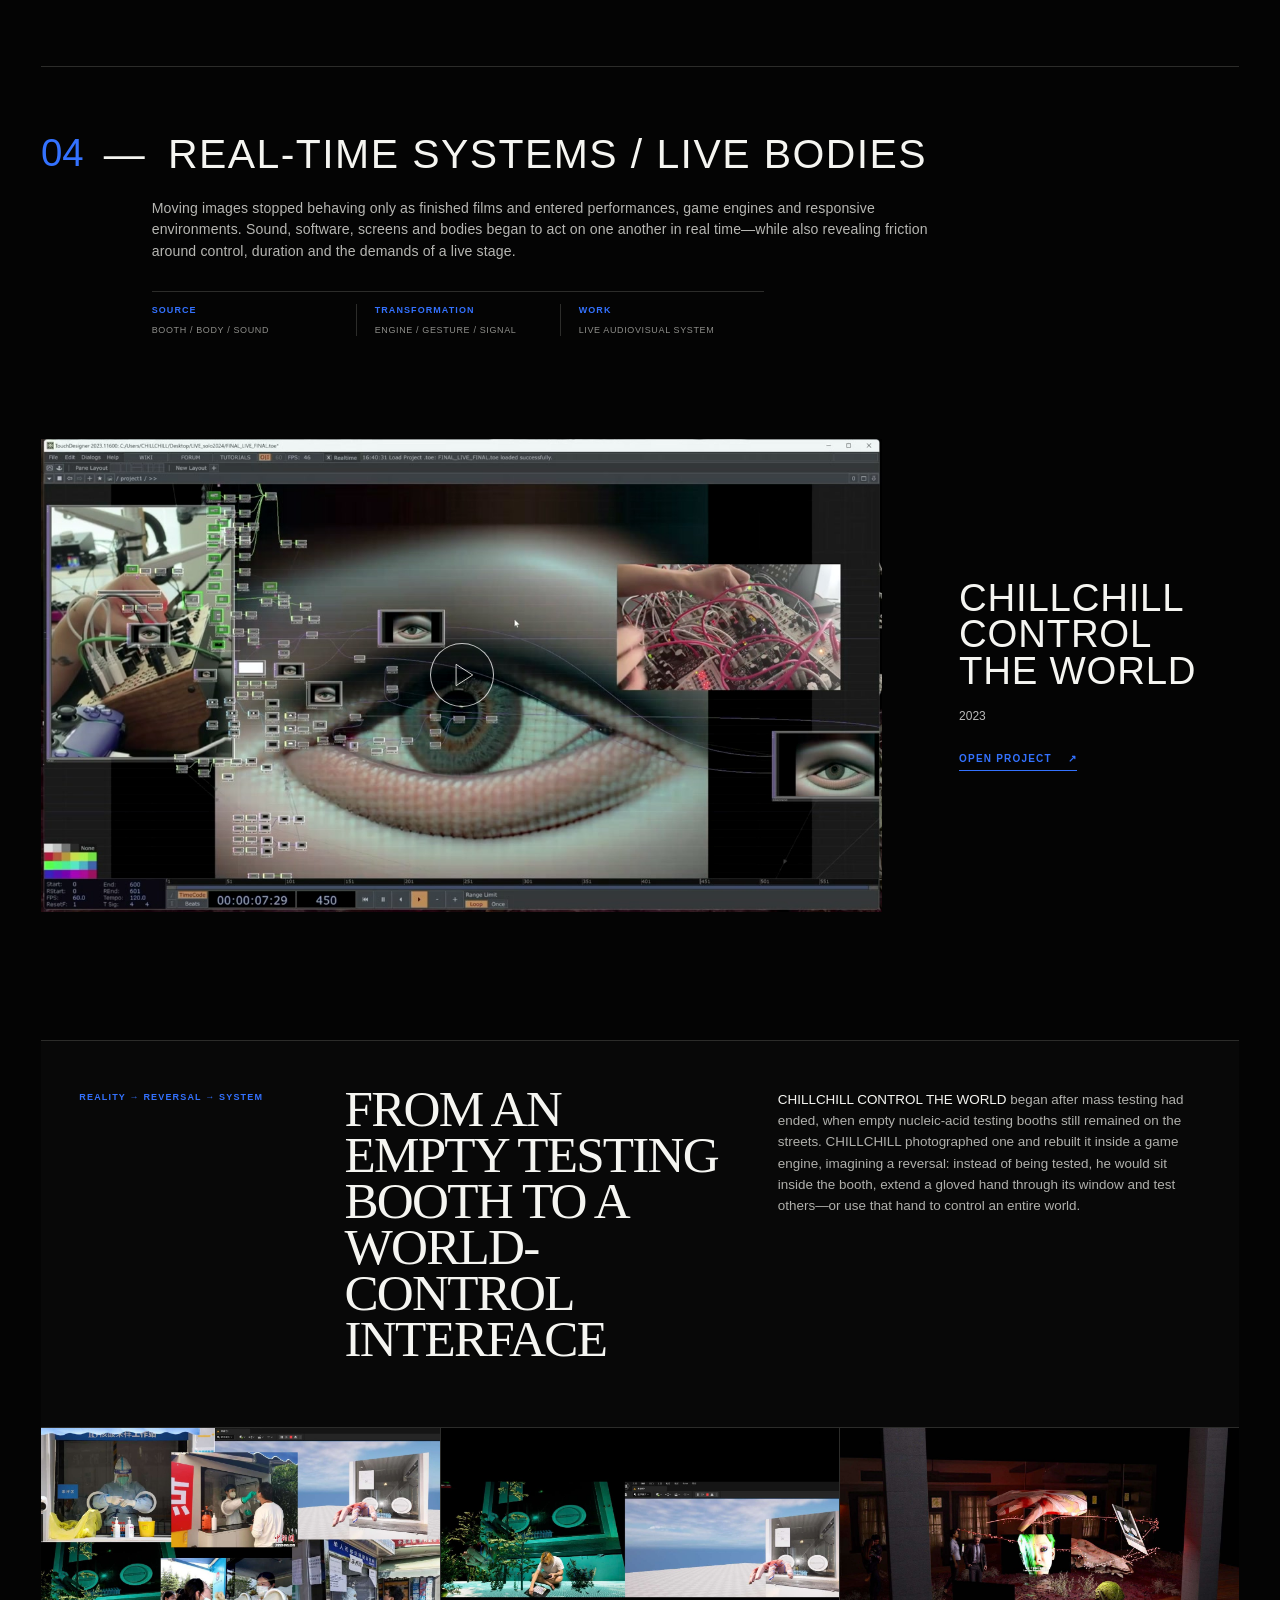
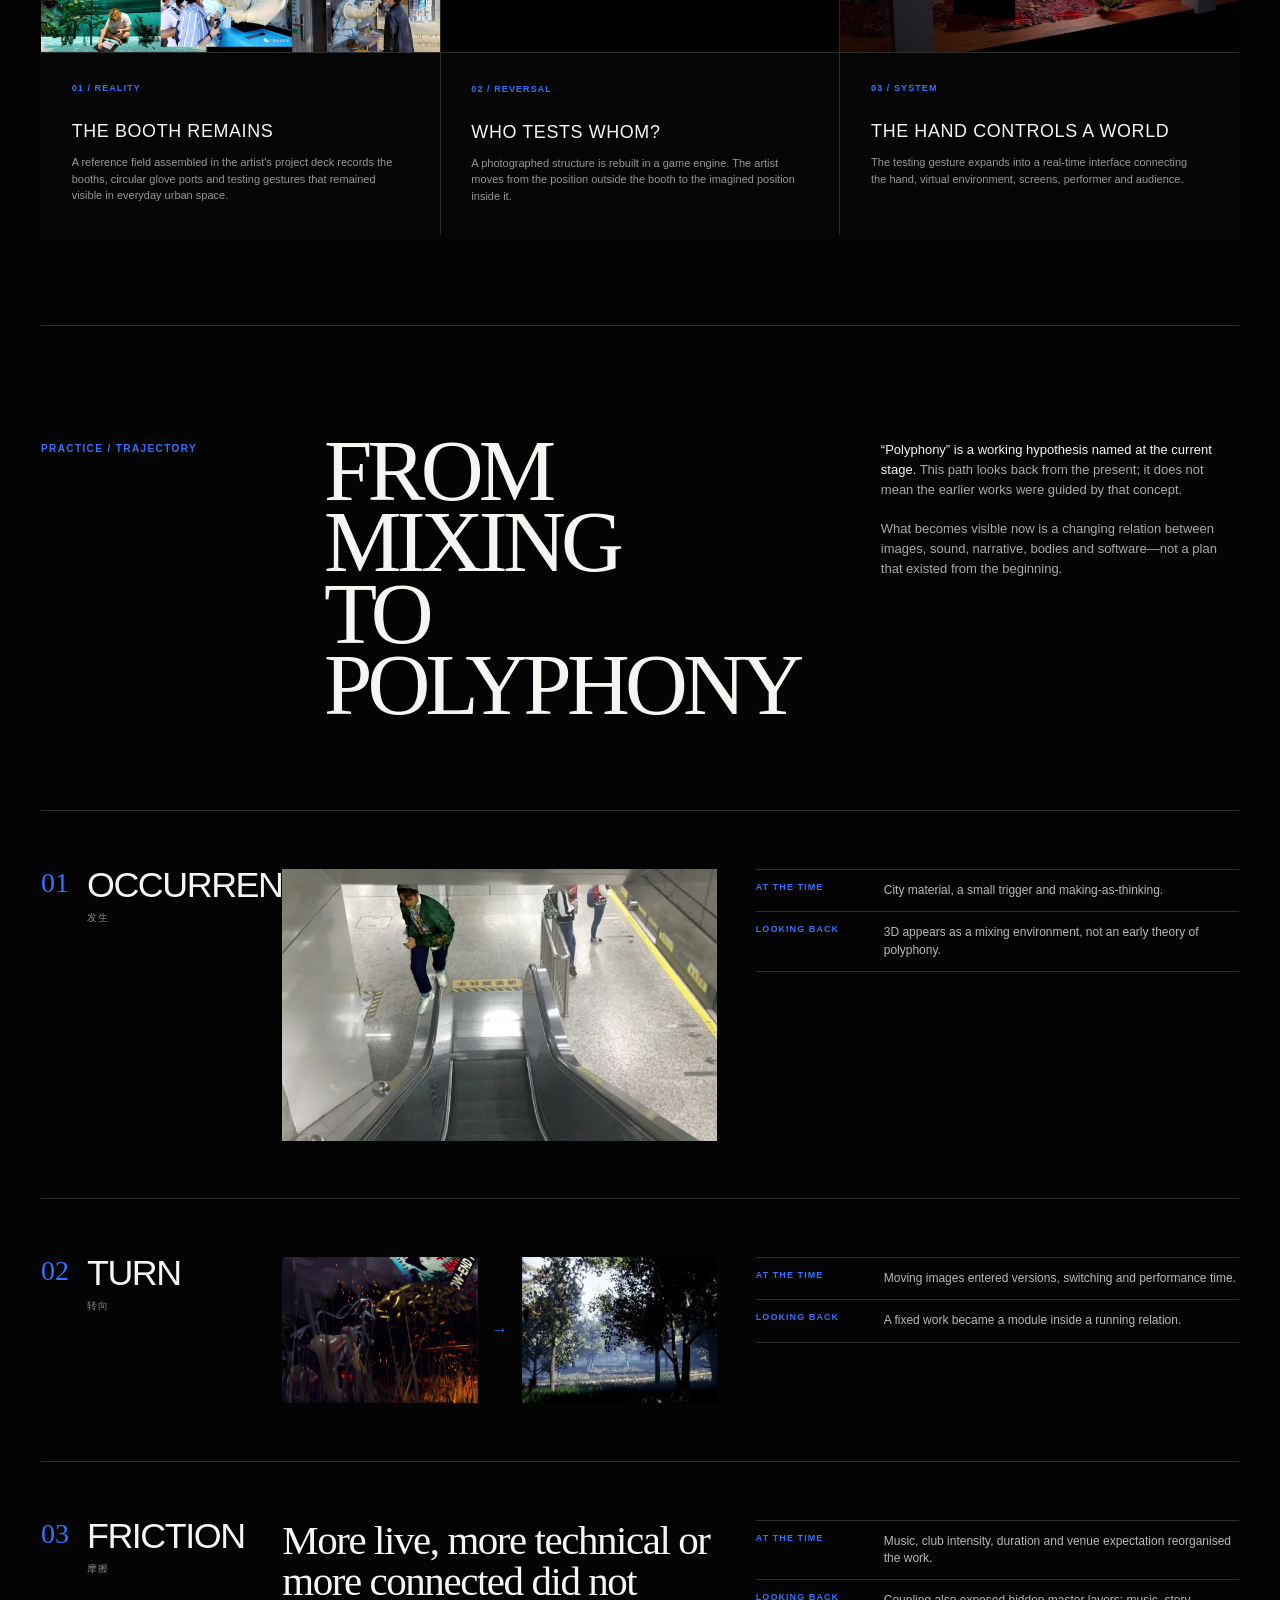
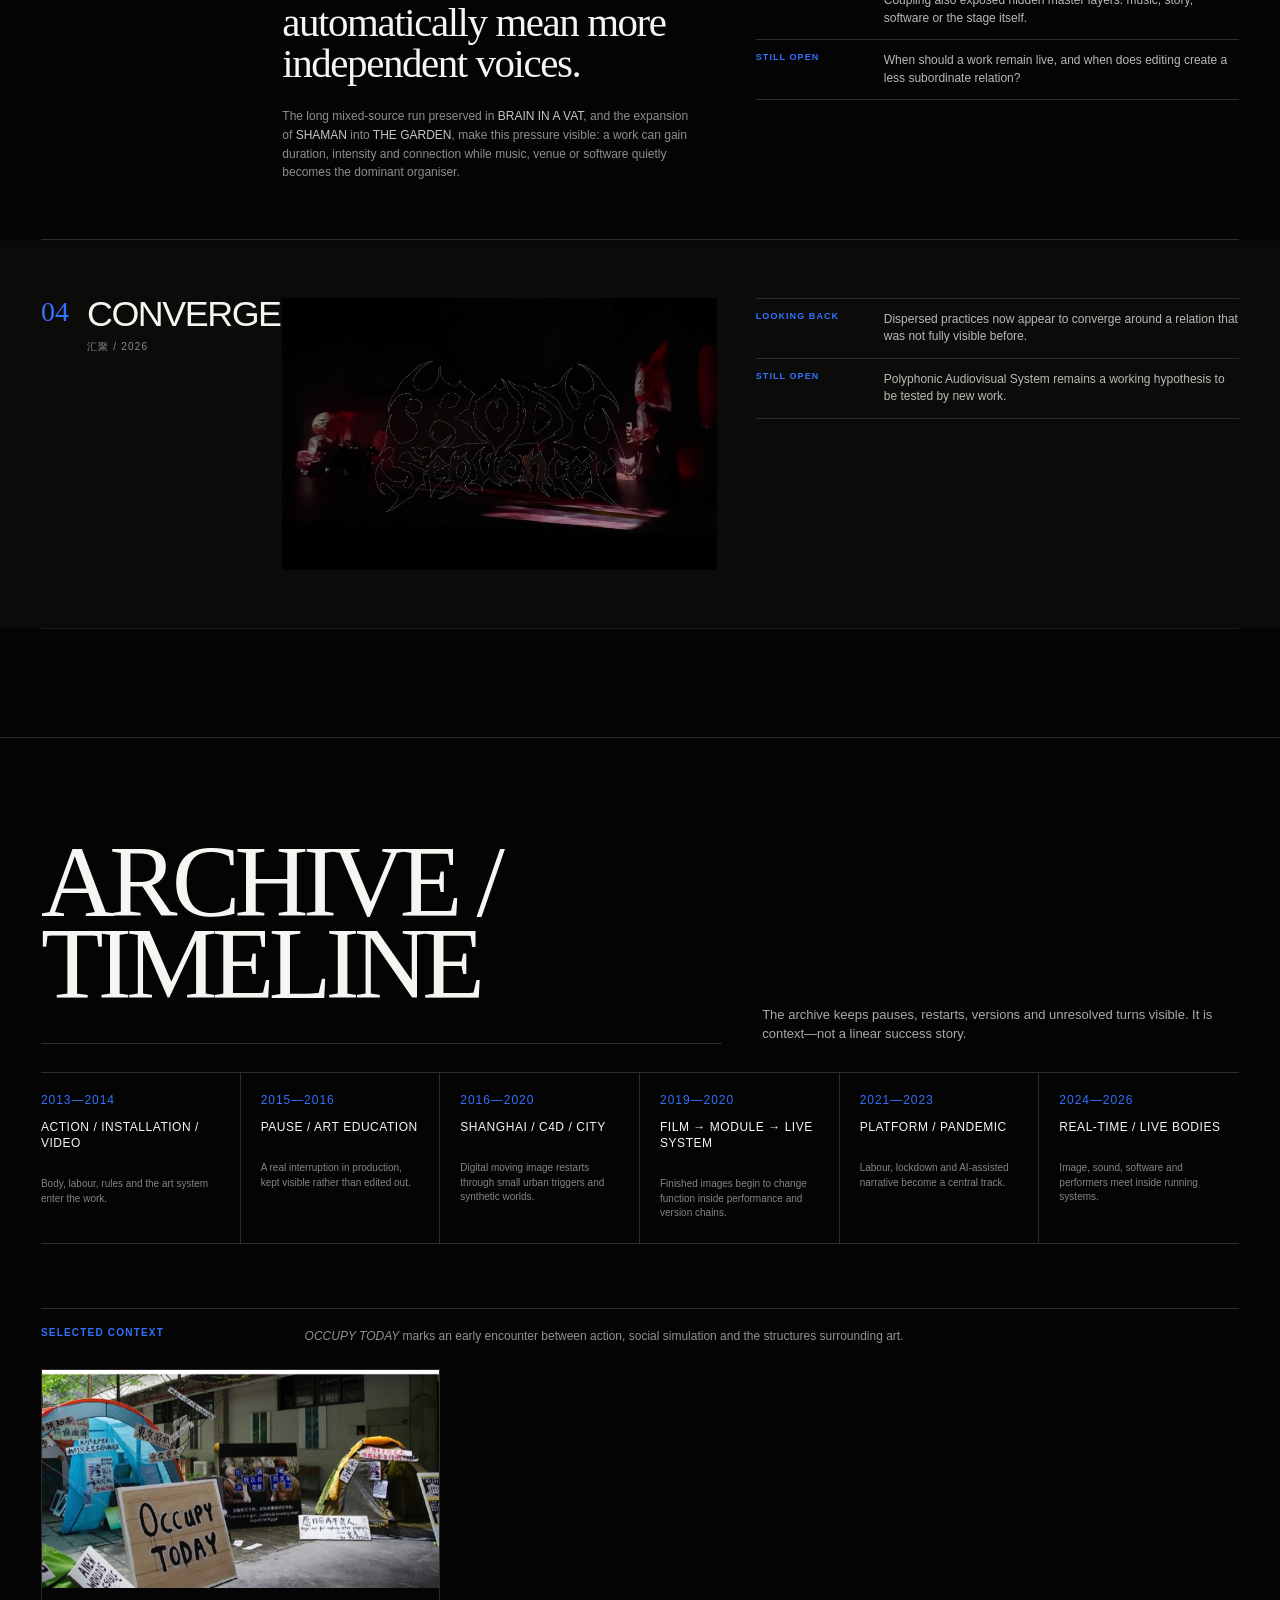
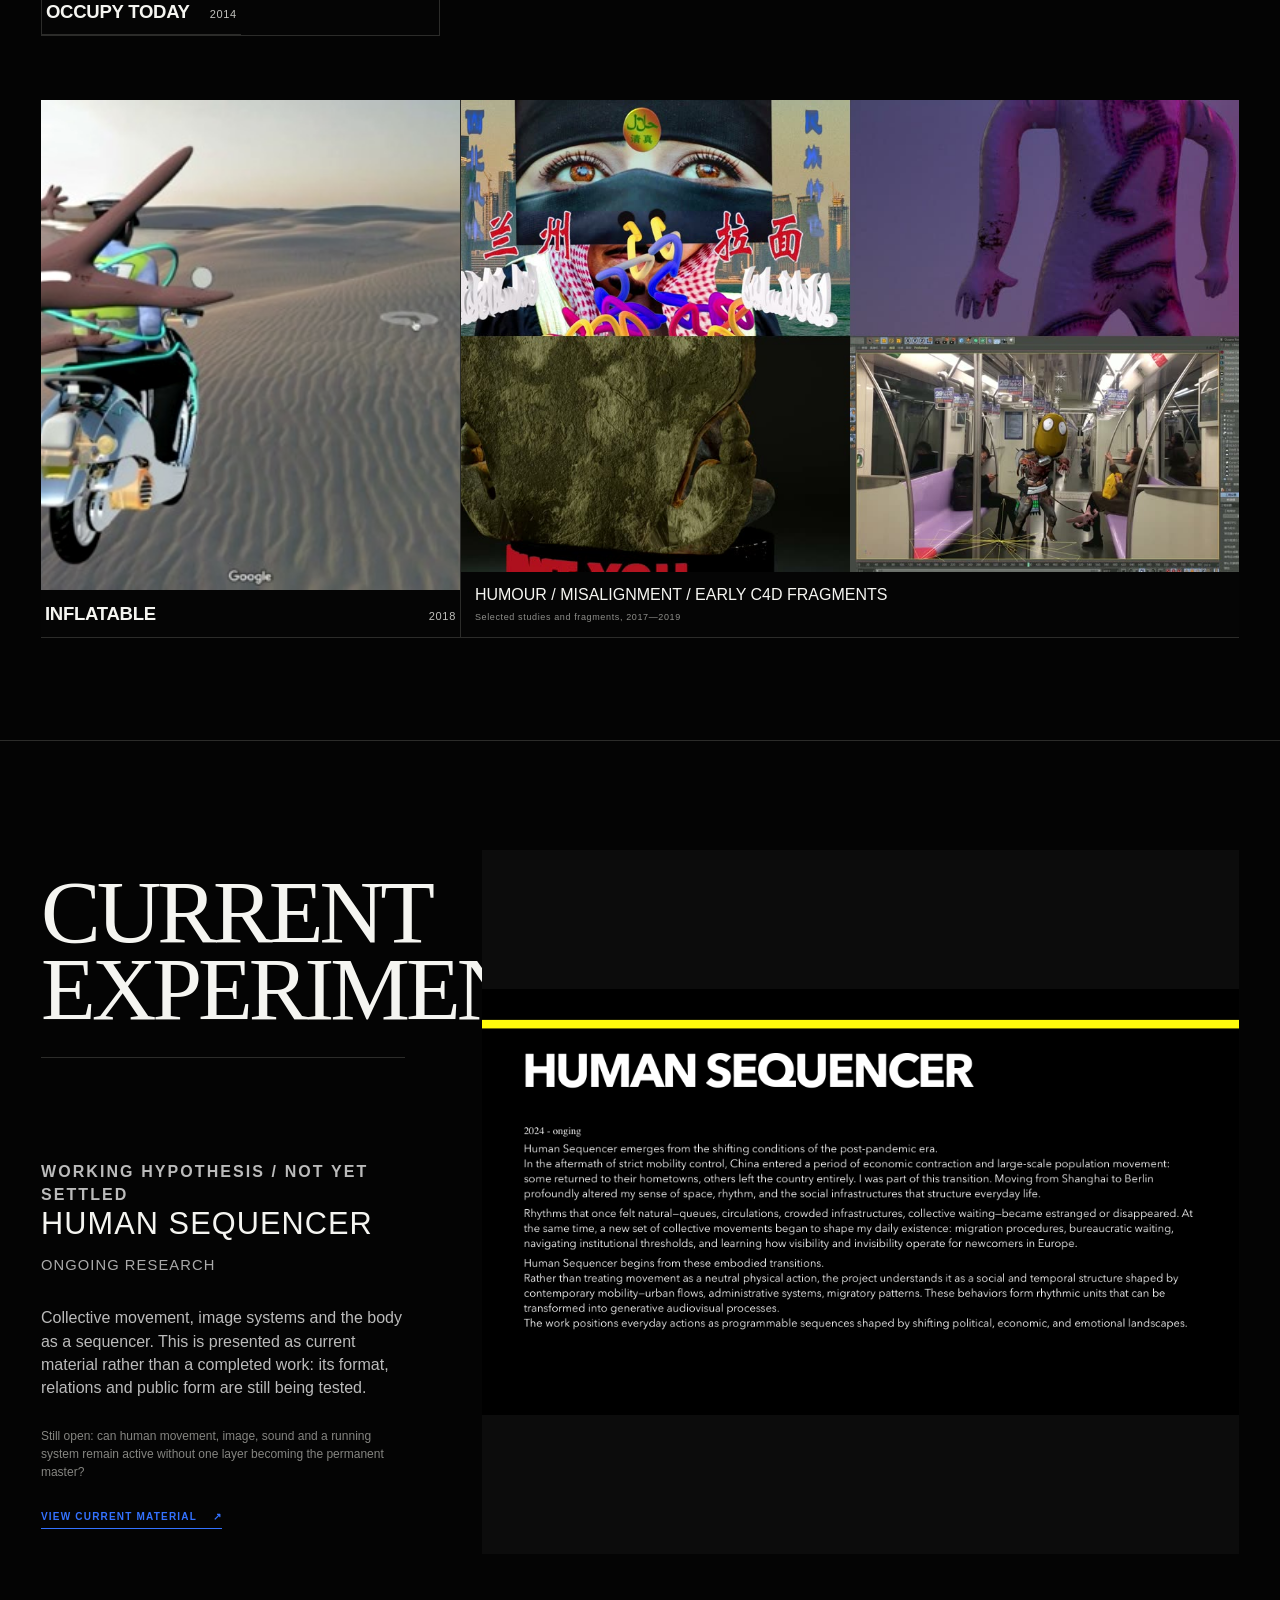
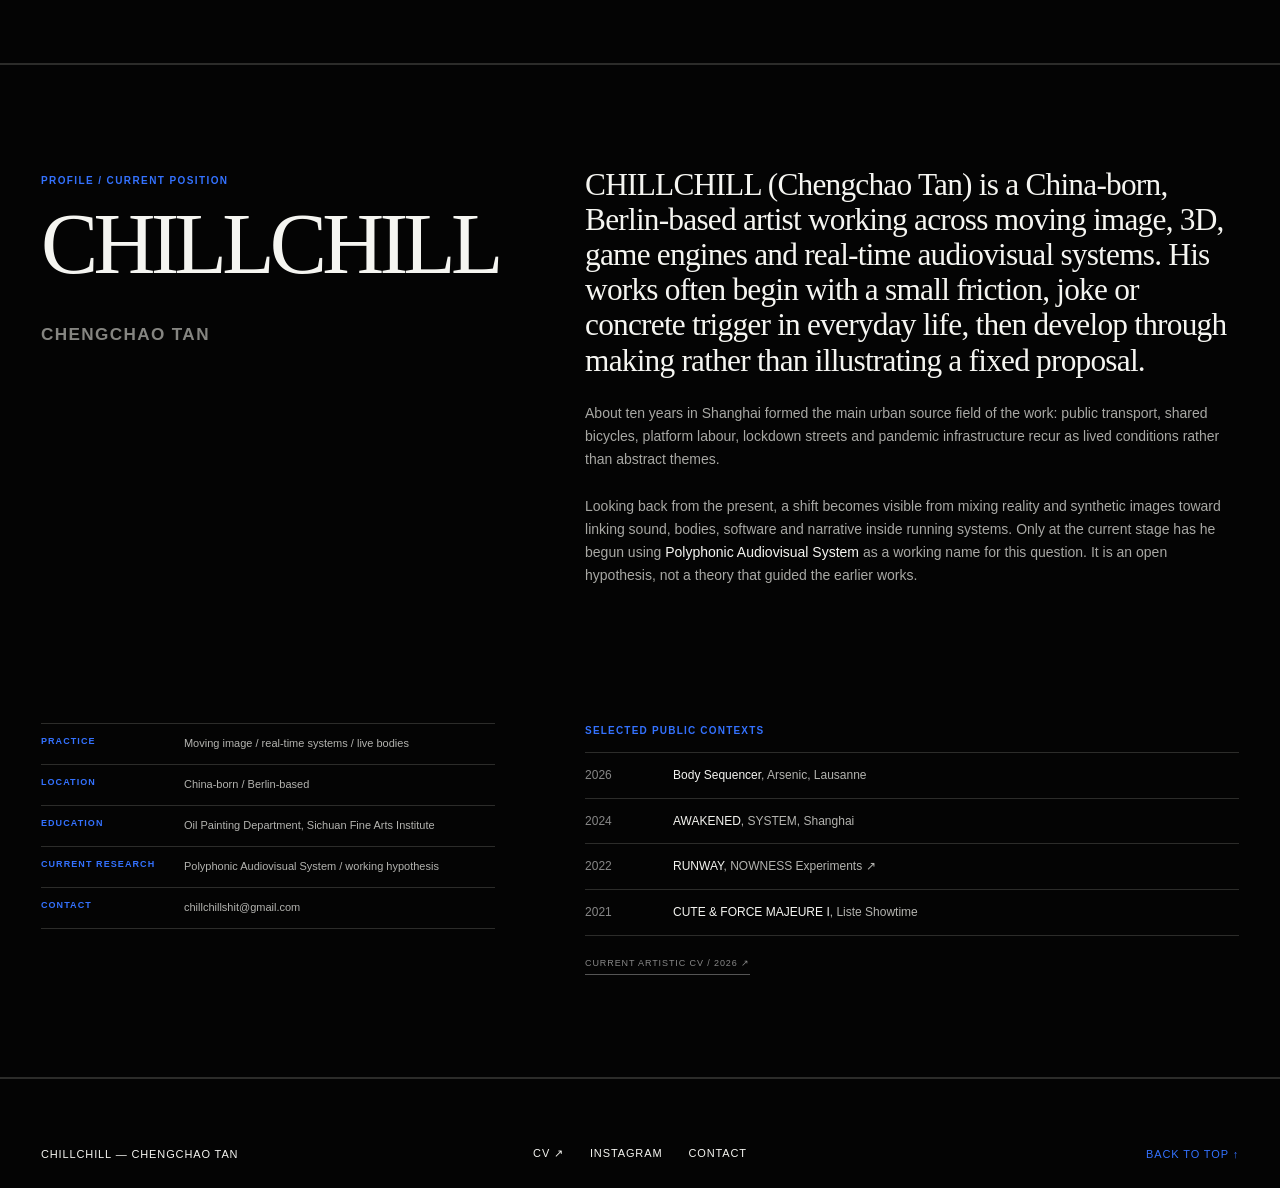
==== commit 95080a29: "Refine portfolio hierarchy and mobile browsing" ====
--- a/index.html
+++ b/index.html
@@ -14,8 +14,8 @@
     <title>CHILLCHILL — Artistic Practice</title>
     <link rel="icon" href="data:image/svg+xml,%3Csvg xmlns='http://www.w3.org/2000/svg' viewBox='0 0 64 64'%3E%3Crect width='64' height='64' fill='%23050505'/%3E%3Cpath d='M12 12h40v40H12z' fill='none' stroke='%233472ff' stroke-width='6'/%3E%3C/svg%3E" />
     <link rel="preload" as="image" href="./assets/background-poster.jpg" fetchpriority="high" />
-    <link rel="stylesheet" href="./styles.css?v=20260810-header-instagram-v13" />
-    <script src="./app.js?v=20260809-source-work-logic-v12" defer></script>
+    <link rel="stylesheet" href="./styles.css?v=20260811-editorial-hierarchy-v14" />
+    <script src="./app.js?v=20260811-editorial-hierarchy-v13" defer></script>
   </head>
   <body id="top">
     <div class="legacy-video-background" aria-hidden="true">
@@ -65,14 +65,6 @@
           <h2 id="spineTitle">A PRACTICE IN MOTION</h2>
           <p>The works begin with something lived: a shared bicycle, a subway routine, an empty testing booth or a lockdown street. Making changes the source until another world, relation or system appears.</p>
         </div>
-        <div class="reading-key" aria-label="How to read the projects">
-          <p class="reading-key-label">HOW TO READ THE PROJECTS</p>
-          <ol>
-            <li><span>01 / SOURCE</span><strong>ENCOUNTERED</strong><p>A street, object, rule, body, earlier image or minor irritation.</p></li>
-            <li><span>02 / TRANSFORMATION</span><strong>REMADE</strong><p>Filmed, reconstructed, mixed and tested through making.</p></li>
-            <li><span>03 / WORK</span><strong>SET IN MOTION</strong><p>A moving image, installation or live system with new relations.</p></li>
-          </ol>
-        </div>
         <ol class="spine-steps">
           <li><time>2013—2016</time><span>FORMATION / INTERRUPTION / RESTART</span></li>
           <li><time>2017—2018</time><span>URBAN TRIGGERS → SYNTHETIC WORLDS</span></li>
@@ -141,7 +133,7 @@
             <div class="live-system-node">
               <p>LIVE SYSTEM</p>
               <strong>PRE-RECORDED MODULES<br />+ GAME ENGINE<br />+ MIDI / AUDIO<br />+ LIVE SWITCHING</strong>
-              <small>Alex Wang collaboration / exact date and venue still under verification</small>
+              <small>Developed in collaboration with Alex Wang</small>
             </div>
             <div class="chain-arrow" aria-hidden="true">→</div>
             <button class="project chain-project chain-project--film" type="button" data-slug="brain-in-a-vat" data-title="BRAIN IN A VAT" data-year="2020" data-type="FILM / LIVE-SYSTEM RECORD" data-description="The formal public film in the A BRAVE NEW WORLD version chain." data-video-id="SBI1W-39Xyc">
@@ -150,18 +142,13 @@
               <span class="project-line"><strong>BRAIN IN A VAT</strong><small>2020</small></span>
             </button>
           </div>
-          <div class="project-still-strip" aria-label="Selected BRAIN IN A VAT stills">
-            <img loading="lazy" decoding="async" src="./assets/brain-in-a-vat-01-960.jpg" alt="BRAIN IN A VAT still one" />
-            <img loading="lazy" decoding="async" src="./assets/brain-in-a-vat-02-960.jpg" alt="BRAIN IN A VAT still two" />
-            <img loading="lazy" decoding="async" src="./assets/brain-in-a-vat-03-960.jpg" alt="BRAIN IN A VAT still three" />
-          </div>
           <div class="secondary-version-row">
             <button class="project secondary-version-project" type="button" data-slug="shaman-garden" data-title="SHAMAN → THE GARDEN" data-year="2020" data-type="SHORT VIDEO / LIVE VERSION" data-description="The short video SHAMAN connects to the later expanded live version THE GARDEN." data-video-id="pIf4e2qBeQ4">
               <img loading="lazy" decoding="async" src="./assets/shaman-still-800.webp" alt="SHAMAN video still" />
               <span class="status-label">PARALLEL VERSION EVIDENCE</span>
               <span class="project-line"><strong>SHAMAN → THE GARDEN</strong><small>2020</small></span>
             </button>
-            <p><strong>A second version chain.</strong> The independent short <em>SHAMAN</em> later entered the expanded live version <em>THE GARDEN</em>. It is retained as evidence of changing work status; the long version’s exact context remains under verification.</p>
+            <p><strong>A second version chain.</strong> The independent short <em>SHAMAN</em> later entered the expanded live version <em>THE GARDEN</em>, changing from a fixed moving image into material within a longer audiovisual form.</p>
           </div>
         </article>
 
@@ -234,32 +221,6 @@
               </li>
             </ol>
           </section>
-          <div class="compact-projects">
-            <button class="project compact-project" type="button" data-slug="body-sequencer-chapter" data-title="BODY SEQUENCER" data-year="2026" data-type="LIVE / REAL-TIME" data-description="Live body / real-time environment." data-video-id="OLB3dy2XyVU">
-              <img loading="lazy" decoding="async" src="./assets/body-sequencer-still-960.jpg" alt="Body Sequencer performance video still" />
-              <span class="project-line"><strong>BODY SEQUENCER</strong><small>2026</small></span>
-            </button>
-            <button class="project compact-project" type="button" data-slug="awakened-chapter" data-title="AWAKENED" data-year="2024" data-type="REAL-TIME AUDIOVISUAL PERFORMANCE" data-description="Real-time audiovisual performance." data-video-id="ZsrkWPkR5DI">
-              <img loading="lazy" decoding="async" src="./assets/awakened-archive-still.jpg" alt="AWAKENED performance video still" />
-              <span class="project-line"><strong>AWAKENED</strong><small>2024</small></span>
-            </button>
-          </div>
-          <div class="live-depth-grid">
-            <div class="current-depth">
-              <header><span>BODY / PERFORMANCE EVIDENCE</span><p><em>BODY SEQUENCER</em> brings a live performer into direct relation with a responsive environment. Exact signal mappings remain open; the public page shows the documented encounter rather than inventing a technical diagram.</p></header>
-              <div class="body-sequence" aria-label="Selected BODY SEQUENCER performance stills">
-                <img loading="lazy" decoding="async" src="./assets/body-sequencer-12s-960.jpg" alt="BODY SEQUENCER performance still one" />
-                <img loading="lazy" decoding="async" src="./assets/body-sequencer-28s-960.jpg" alt="BODY SEQUENCER performance still two" />
-                <img loading="lazy" decoding="async" src="./assets/body-sequencer-52s-960.jpg" alt="BODY SEQUENCER performance still three" />
-              </div>
-            </div>
-            <div class="current-depth awakened-system">
-              <header><span>DOCUMENTED REAL-TIME CHAIN</span><p><em>AWAKENED</em> makes a confirmed relation between sound synthesis, TouchDesigner, ComfyUI and AI imagery visible. Whether any layer remains the hidden master is still an open question.</p></header>
-              <div class="system-diagram" aria-label="AWAKENED real-time system relation">
-                <span>SOUND SYNTHESIS</span><b aria-hidden="true">→</b><span>TOUCHDESIGNER / COMFYUI</span><b aria-hidden="true">→</b><span>AI IMAGE / SCREENS</span>
-              </div>
-            </div>
-          </div>
         </article>
       </section>
 
@@ -326,7 +287,7 @@
           <p>The archive keeps pauses, restarts, versions and unresolved turns visible. It is context—not a linear success story.</p>
         </div>
         <ol class="formation-timeline">
-          <li><time>2013—2014</time><span>ACTION / INSTALLATION / VIDEO</span><small>Body, labour, rules and the art system enter the work; <em>HIT ME</em> remains a minor early trace rather than a selected work.</small></li>
+          <li><time>2013—2014</time><span>ACTION / INSTALLATION / VIDEO</span><small>Body, labour, rules and the art system enter the work.</small></li>
           <li><time>2015—2016</time><span>PAUSE / ART EDUCATION</span><small>A real interruption in production, kept visible rather than edited out.</small></li>
           <li><time>2016—2020</time><span>SHANGHAI / C4D / CITY</span><small>Digital moving image restarts through small urban triggers and synthetic worlds.</small></li>
           <li><time>2019—2020</time><span>FILM → MODULE → LIVE SYSTEM</span><small>Finished images begin to change function inside performance and version chains.</small></li>
@@ -335,7 +296,7 @@
         </ol>
         <div class="context-label">
           <span>SELECTED CONTEXT</span>
-          <p>One early anchor is retained because it makes the formation period visible without turning the public site into a complete student archive.</p>
+          <p><em>OCCUPY TODAY</em> marks an early encounter between action, social simulation and the structures surrounding art.</p>
         </div>
         <div class="context-filmstrip context-filmstrip--formation context-filmstrip--single" role="group" aria-label="Selected formation context work">
           <button class="project context-project" type="button" data-slug="occupy-today" data-title="OCCUPY TODAY" data-year="2014" data-type="FORMATION / CONTEXT" data-description="Selected context from the formation period." data-video-id="Ip55WOqn-rM">
@@ -350,7 +311,7 @@
           </button>
           <figure class="humor-fragments">
             <img loading="lazy" decoding="async" src="./assets/humor-misalignment-fragments-1200.jpg" alt="Selected early C4D humour and misalignment fragments" />
-            <figcaption><strong>HUMOUR / MISALIGNMENT / EARLY C4D FRAGMENTS</strong><small>Selected experiments, 2017—2019 / context, not four equal-status works</small></figcaption>
+            <figcaption><strong>HUMOUR / MISALIGNMENT / EARLY C4D FRAGMENTS</strong><small>Selected studies and fragments, 2017—2019</small></figcaption>
           </figure>
         </div>
       </section>
@@ -367,24 +328,6 @@
         <button class="project research-board" type="button" data-slug="human-sequencer-research" data-title="HUMAN SEQUENCER" data-year="ONGOING" data-type="CURRENT EXPERIMENT / RESEARCH" data-description="Collective movement, image systems and the body as a sequencer." data-still-open="The relation between human movement, image, sound and the running system is still being tested." data-video-id="Rs-Uupiyaoc">
           <img loading="lazy" decoding="async" src="./assets/human-sequencer-research-board.png" alt="Human Sequencer research board detail" />
         </button>
-      </section>
-
-      <section class="index-section" aria-labelledby="indexTitle">
-        <div class="index-heading">
-          <h2 class="section-title" id="indexTitle">SELECTED INDEX</h2>
-          <p>Nine public anchors, not the complete archive. Version evidence, formation context and unfinished research remain visible above without being promoted to the same status. Click a title to watch the work and read its original trigger, method and present-day relation to the wider practice.</p>
-        </div>
-        <div class="work-index">
-          <button type="button" data-open-project="body-sequencer"><span>01</span><strong>BODY SEQUENCER<em>LIVE BODY / REAL-TIME</em></strong><time>2026</time></button>
-          <button type="button" data-open-project="awakened"><span>02</span><strong>AWAKENED<em>REAL-TIME AV PERFORMANCE</em></strong><time>2024</time></button>
-          <button type="button" data-open-project="control-the-world"><span>03</span><strong>CHILLCHILL CONTROL THE WORLD<em>GAME ENGINE / LIVE / INSTALLATION</em></strong><time>2023</time></button>
-          <button type="button" data-open-project="chat"><span>04</span><strong>CHAT<em>VIDEO / AI CO-WRITING</em></strong><time>2023</time></button>
-          <button type="button" data-open-project="runway"><span>05</span><strong>RUNWAY<em>SINGLE-CHANNEL VIDEO</em></strong><time>2022</time></button>
-          <button type="button" data-open-project="cute"><span>06</span><strong>CUTE &amp; FORCE MAJEURE I<em>4K SINGLE-CHANNEL VIDEO</em></strong><time>2021</time></button>
-          <button type="button" data-open-project="brain-in-a-vat"><span>07</span><strong>BRAIN IN A VAT<em>FILM / LIVE-SYSTEM RECORD</em></strong><time>2020</time></button>
-          <button type="button" data-open-project="asian-sharing-heaven"><span>08</span><strong>ASIAN SHARING HEAVEN II<em>3D MOVING IMAGE</em></strong><time>2017</time></button>
-          <button type="button" data-open-project="subway-gym"><span>09</span><strong>SUBWAY GYM<em>3D BODY / URBAN FOOTAGE</em></strong><time>2017</time></button>
-        </div>
       </section>
 
       <section class="about-section" id="about" aria-labelledby="aboutTitle">
--- a/styles.css
+++ b/styles.css
@@ -111,14 +111,26 @@
 .works-page-guide p { max-width: 32em; margin: 0; color: #b7b7b3; font-size: clamp(12px, 1vw, 15px); line-height: 1.5; }
 .works-page-guide a { display: inline-block; margin-top: 22px; padding-bottom: 6px; border-bottom: 1px solid var(--blue); color: var(--blue); font-size: 9px; font-weight: 800; letter-spacing: .12em; }
 .works-page-guide a:hover { color: var(--white); border-color: var(--white); }
-.works-grid { display: grid; grid-template-columns: repeat(4, minmax(0, 1fr)); gap: 1px; padding: 1px; background: var(--rule); }
-.works-card { min-width: 0; display: grid; grid-template-rows: auto 1fr; background: var(--black); }
+.works-grid { display: grid; grid-template-columns: repeat(5, minmax(0, 1fr)); gap: 0; background: var(--black); }
+.works-section-heading { display: flex; align-items: baseline; justify-content: space-between; gap: 24px; margin-bottom: 16px; padding-top: 16px; border-top: 1px solid var(--rule); color: var(--blue); font-size: 9px; font-weight: 800; letter-spacing: .13em; }
+.works-section-heading p { margin: 0; }
+.works-section-heading span { color: #888884; font-weight: 500; }
+.works-card { min-width: 0; display: grid; grid-template-rows: auto 1fr; background: var(--black); box-shadow: inset 0 0 0 1px var(--rule); }
 .works-card-media { aspect-ratio: 16 / 10; display: block; overflow: hidden; background: #000; }
 .works-card-media--contain img { object-fit: contain; }
+.works-card[data-slug="cute"] img { object-position: 50% 42%; }
+.works-card[data-slug="brain-in-a-vat"] img { object-position: 50% 48%; }
+.works-card[data-slug="a-brave-new-world"] img { object-position: 50% 55%; }
+.works-card[data-slug="asian-sharing-heaven"] img { object-position: 50% 48%; }
+.works-card[data-slug="subway-gym"] img { object-position: 50% 44%; }
 .works-card .project-line { min-height: 74px; padding: 14px 15px 15px; border-bottom: 0; }
 .works-card .project-line strong { font-size: clamp(12px, 1.05vw, 17px); line-height: 1.15; }
 .works-card .project-line small { font-size: 9px; }
 .works-verification-note { max-width: 56em; margin: 28px 0 0; color: #777773; font-size: 9px; line-height: 1.5; letter-spacing: .07em; }
+.works-secondary { margin-top: clamp(62px, 8vw, 118px); }
+.works-secondary-grid { display: grid; grid-template-columns: minmax(280px, .72fr) minmax(260px, 1.28fr); gap: 1px; background: var(--rule); }
+.works-secondary-grid > p { margin: 0; padding: clamp(24px, 3vw, 46px); background: var(--black); color: #aaa; font-family: var(--display); font-size: clamp(25px, 3vw, 46px); line-height: 1.05; letter-spacing: -.025em; }
+.works-context-grid { display: grid; grid-template-columns: repeat(3, minmax(0, 1fr)); gap: 0; background: var(--black); }
 .chapter { padding: clamp(38px, 5vw, 72px) 0 clamp(58px, 7vw, 112px); border-bottom: 1px solid var(--rule); }
 .chapter-header { display: grid; grid-template-columns: auto minmax(0, 1fr); align-items: start; gap: 20px; margin-bottom: clamp(30px, 4vw, 54px); }
 .chapter-header span { color: var(--blue); font-size: clamp(30px, 3vw, 48px); font-weight: 300; }
@@ -344,11 +356,11 @@
 .dialog-gallery img { width: 100%; height: clamp(90px, 9vw, 140px); display: block; object-fit: cover; background: #000; }
 .dialog-gallery img:only-child { grid-column: 1 / -1; }
 .dialog-copy { display: flex; flex-direction: column; justify-content: flex-start; overflow-y: auto; padding: clamp(28px, 3.5vw, 48px); border-left: 1px solid var(--rule); }
-.dialog-copy h2 { margin: 14px 0 30px; font-size: clamp(30px, 3.8vw, 62px); font-weight: 500; line-height: .92; letter-spacing: -.045em; overflow-wrap: normal; word-break: normal; }
-.dialog-copy h2.is-long { font-size: clamp(25px, 3.1vw, 48px); line-height: .96; }
+.dialog-copy h2 { margin: 12px 0 24px; font-size: clamp(28px, 3.25vw, 52px); font-weight: 500; line-height: .94; letter-spacing: -.04em; overflow-wrap: normal; word-break: normal; }
+.dialog-copy h2.is-long { font-size: clamp(24px, 2.7vw, 42px); line-height: .98; }
 .dialog-copy p { margin: 0 0 12px; color: #aaa; font-size: 11px; line-height: 1.45; letter-spacing: .065em; }
 .dialog-copy #dialogType { color: var(--blue); }
-.dialog-copy #dialogDescription { max-width: 34em; margin-top: 12px; color: #c4c4c0; font-size: 13px; letter-spacing: .01em; }
+.dialog-copy #dialogDescription { max-width: 34em; margin-top: 12px; color: #d0d0cc; font-size: 14px; line-height: 1.55; letter-spacing: .005em; }
 .dialog-facts, .dialog-evidence { margin: 18px 0 0; }
 .dialog-facts > div, .dialog-evidence > div { padding: 10px 0; border-top: 1px solid var(--rule); }
 .dialog-facts dt, .dialog-evidence dt { margin-bottom: 5px; color: var(--blue); font-size: 9px; font-weight: 800; letter-spacing: .12em; }
@@ -380,6 +392,8 @@
   .works-page-header { grid-template-columns: 1fr; align-items: start; }
   .works-page-guide { max-width: 38em; }
   .works-grid { grid-template-columns: repeat(2, minmax(0, 1fr)); }
+  .works-secondary-grid { grid-template-columns: 1fr; }
+  .works-context-grid { grid-template-columns: repeat(2, minmax(0, 1fr)); }
   .spine-intro { grid-template-columns: 1fr; }
   .spine-intro p { max-width: 24em; }
   .reading-key { grid-template-columns: 1fr; }
@@ -430,6 +444,9 @@
   .works-card .project-line { min-height: 66px; grid-template-columns: 1fr; align-content: start; gap: 8px; padding: 11px 10px 12px; }
   .works-card .project-line strong { font-size: 11px; }
   .works-card .project-line small { font-size: 8px; }
+  .works-secondary { margin-right: 0; margin-left: 0; }
+  .works-secondary .works-section-heading { margin-right: var(--gutter); margin-left: var(--gutter); }
+  .works-secondary-grid > p { font-size: 25px; }
   .current-rail { grid-template-columns: 1fr; margin-top: 1px; }
   .media-frame { height: 68vw; }
   .practice-spine { padding-right: var(--gutter); padding-left: var(--gutter); }
@@ -533,8 +550,13 @@
 }
 
 @media (max-width: 420px) {
-  .works-grid { grid-template-columns: 1fr; }
-  .works-card .project-line { min-height: 0; grid-template-columns: minmax(0, 1fr) auto; align-items: baseline; padding: 13px var(--gutter) 14px; }
+  .works-grid, .works-context-grid { grid-template-columns: repeat(2, minmax(0, 1fr)); }
+  .works-card .project-line { min-height: 64px; grid-template-columns: 1fr; align-content: start; gap: 7px; padding: 10px 9px 11px; }
+  .works-card .project-line strong { font-size: 9px; line-height: 1.15; }
+  .works-card .project-line small { font-size: 7px; }
+  .works-secondary-grid .works-card { max-width: none; }
+  .works-secondary-grid > p { padding: 24px var(--gutter); }
+  .works-context-grid .works-card:last-child { grid-column: 1 / -1; }
 }
 
 @media (prefers-reduced-motion: reduce) {
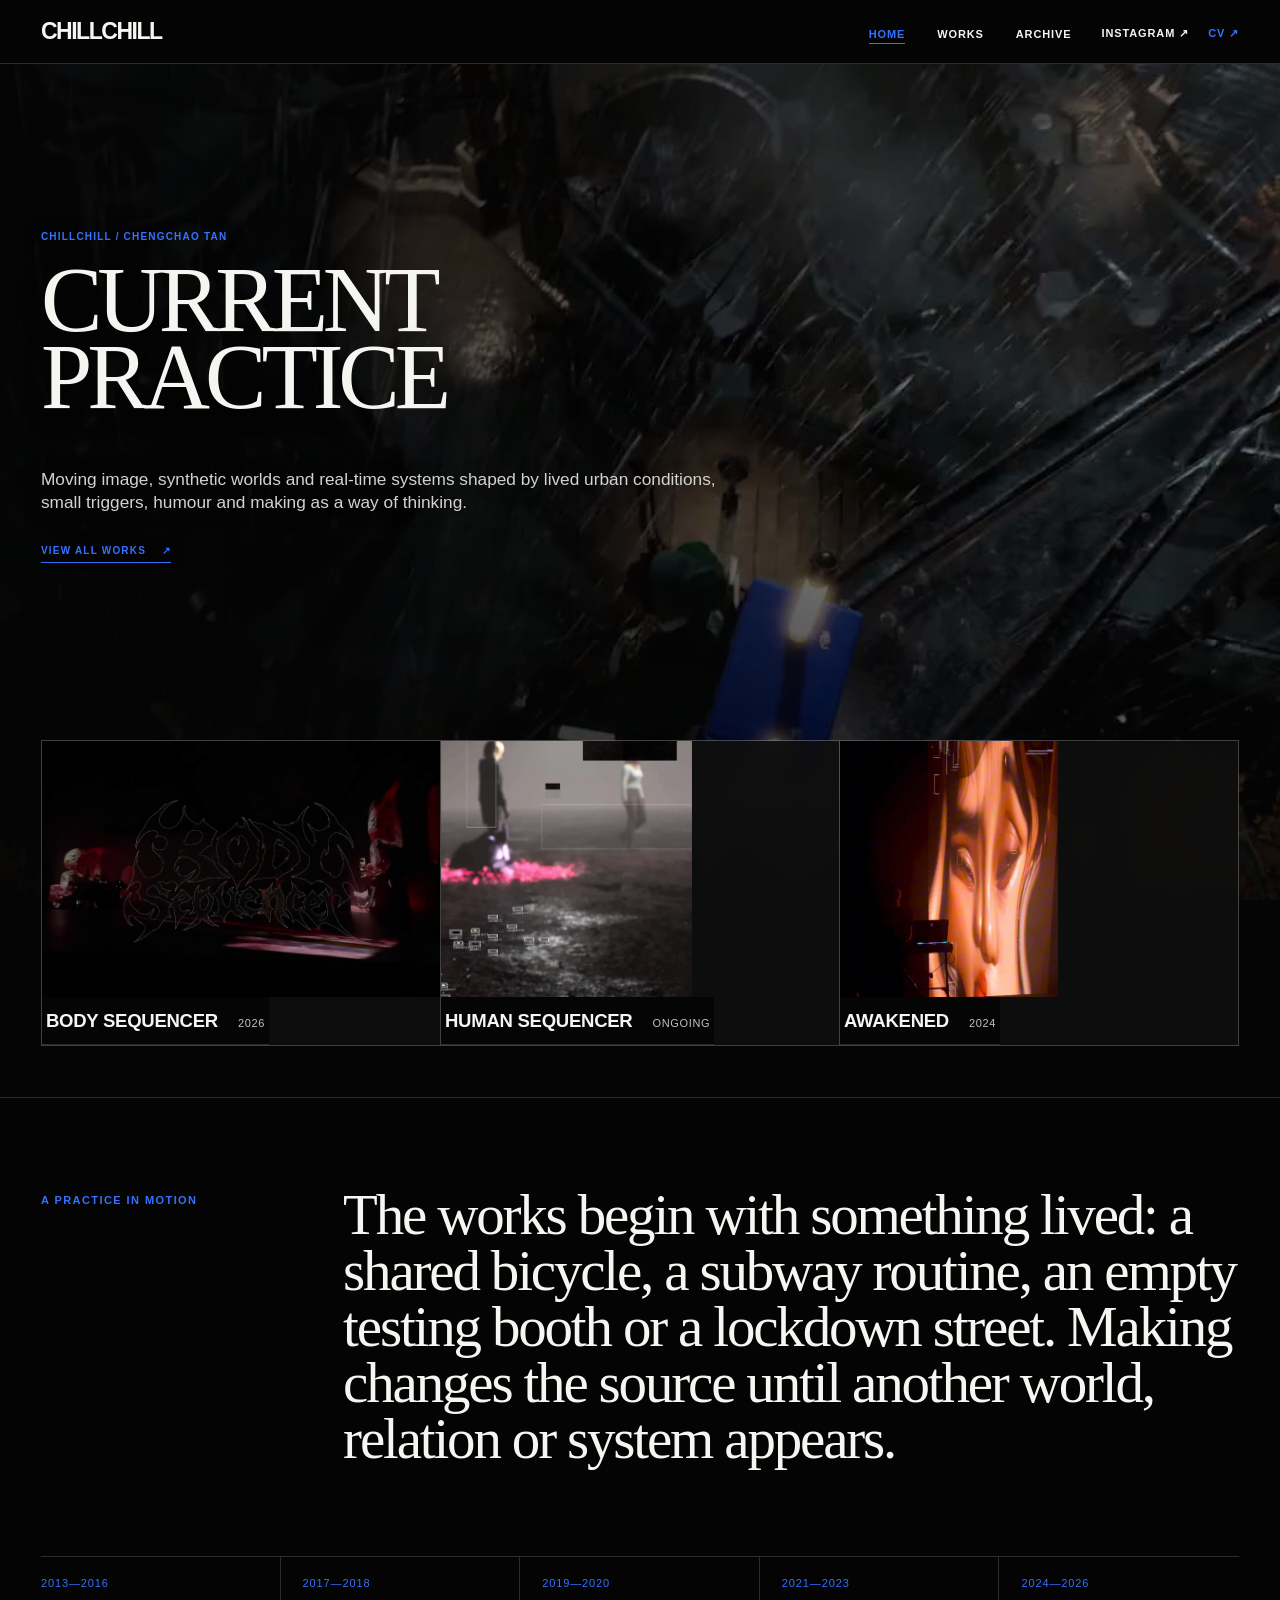
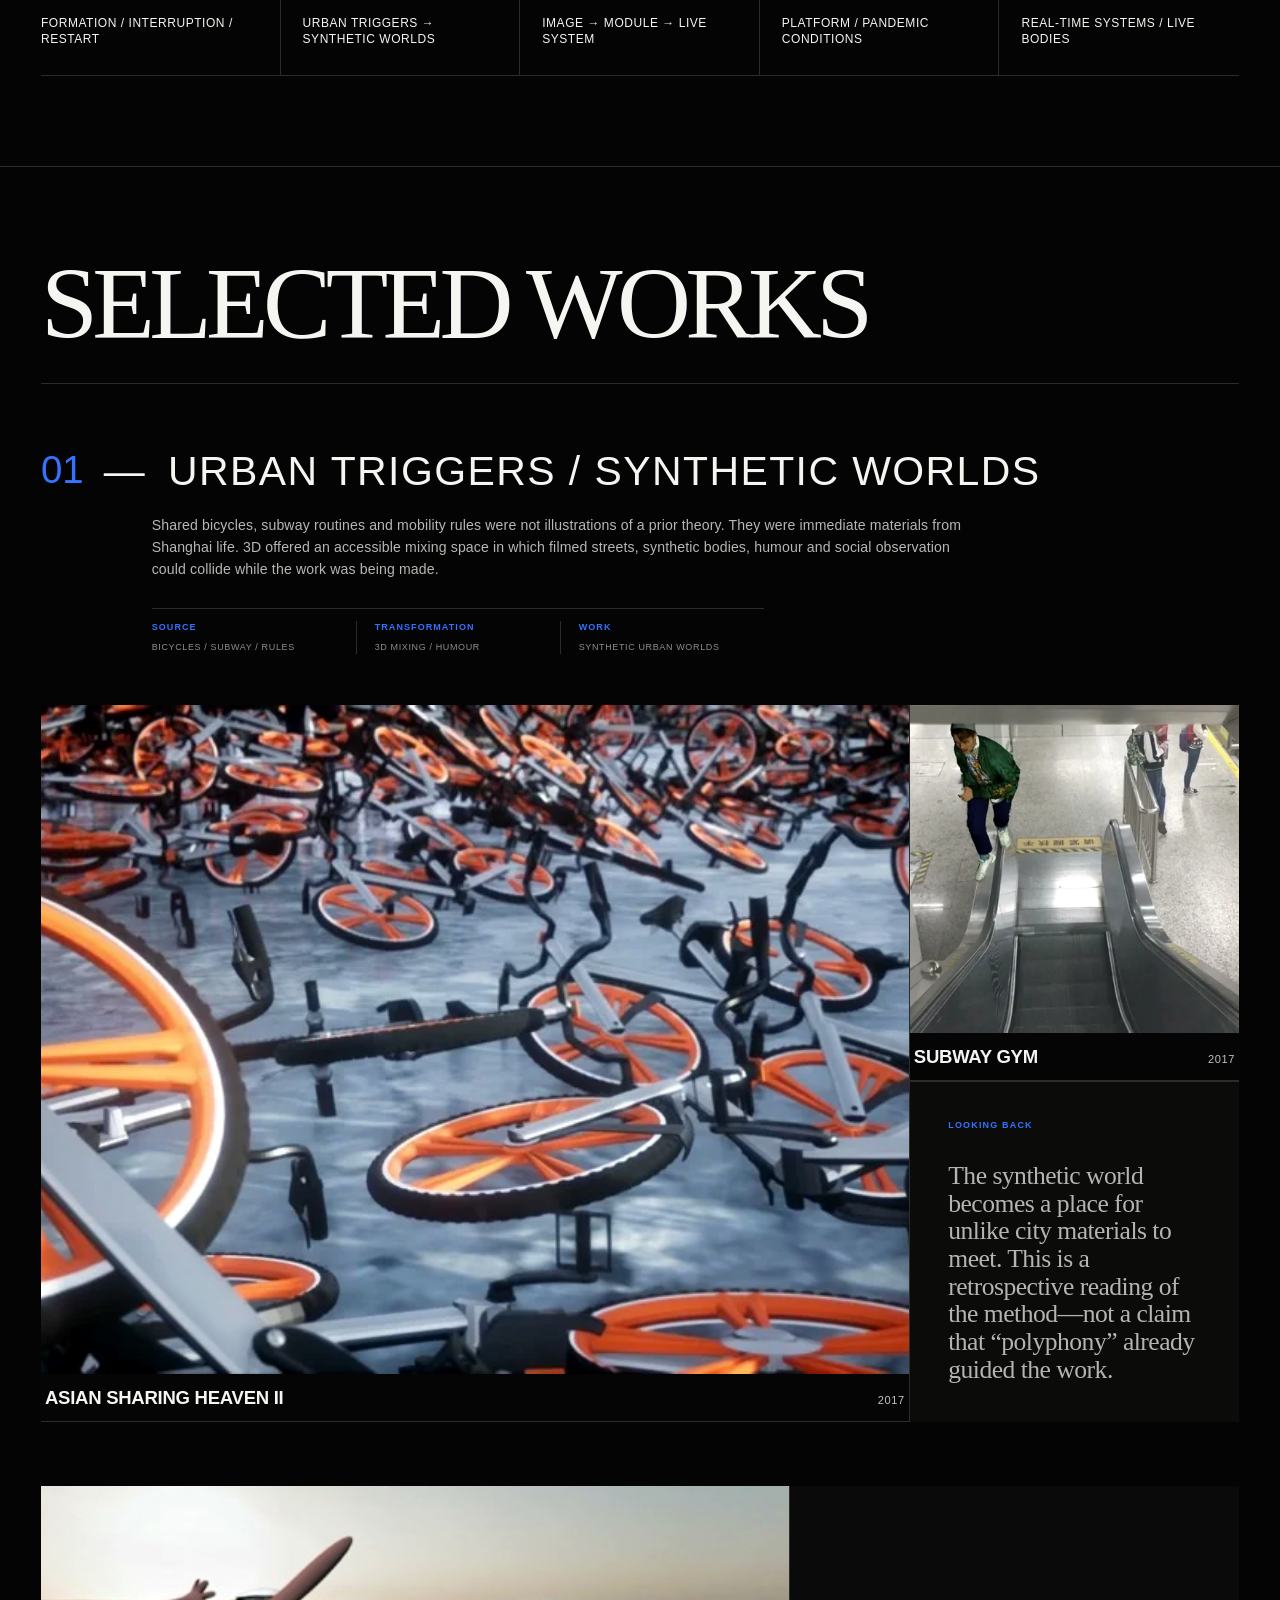
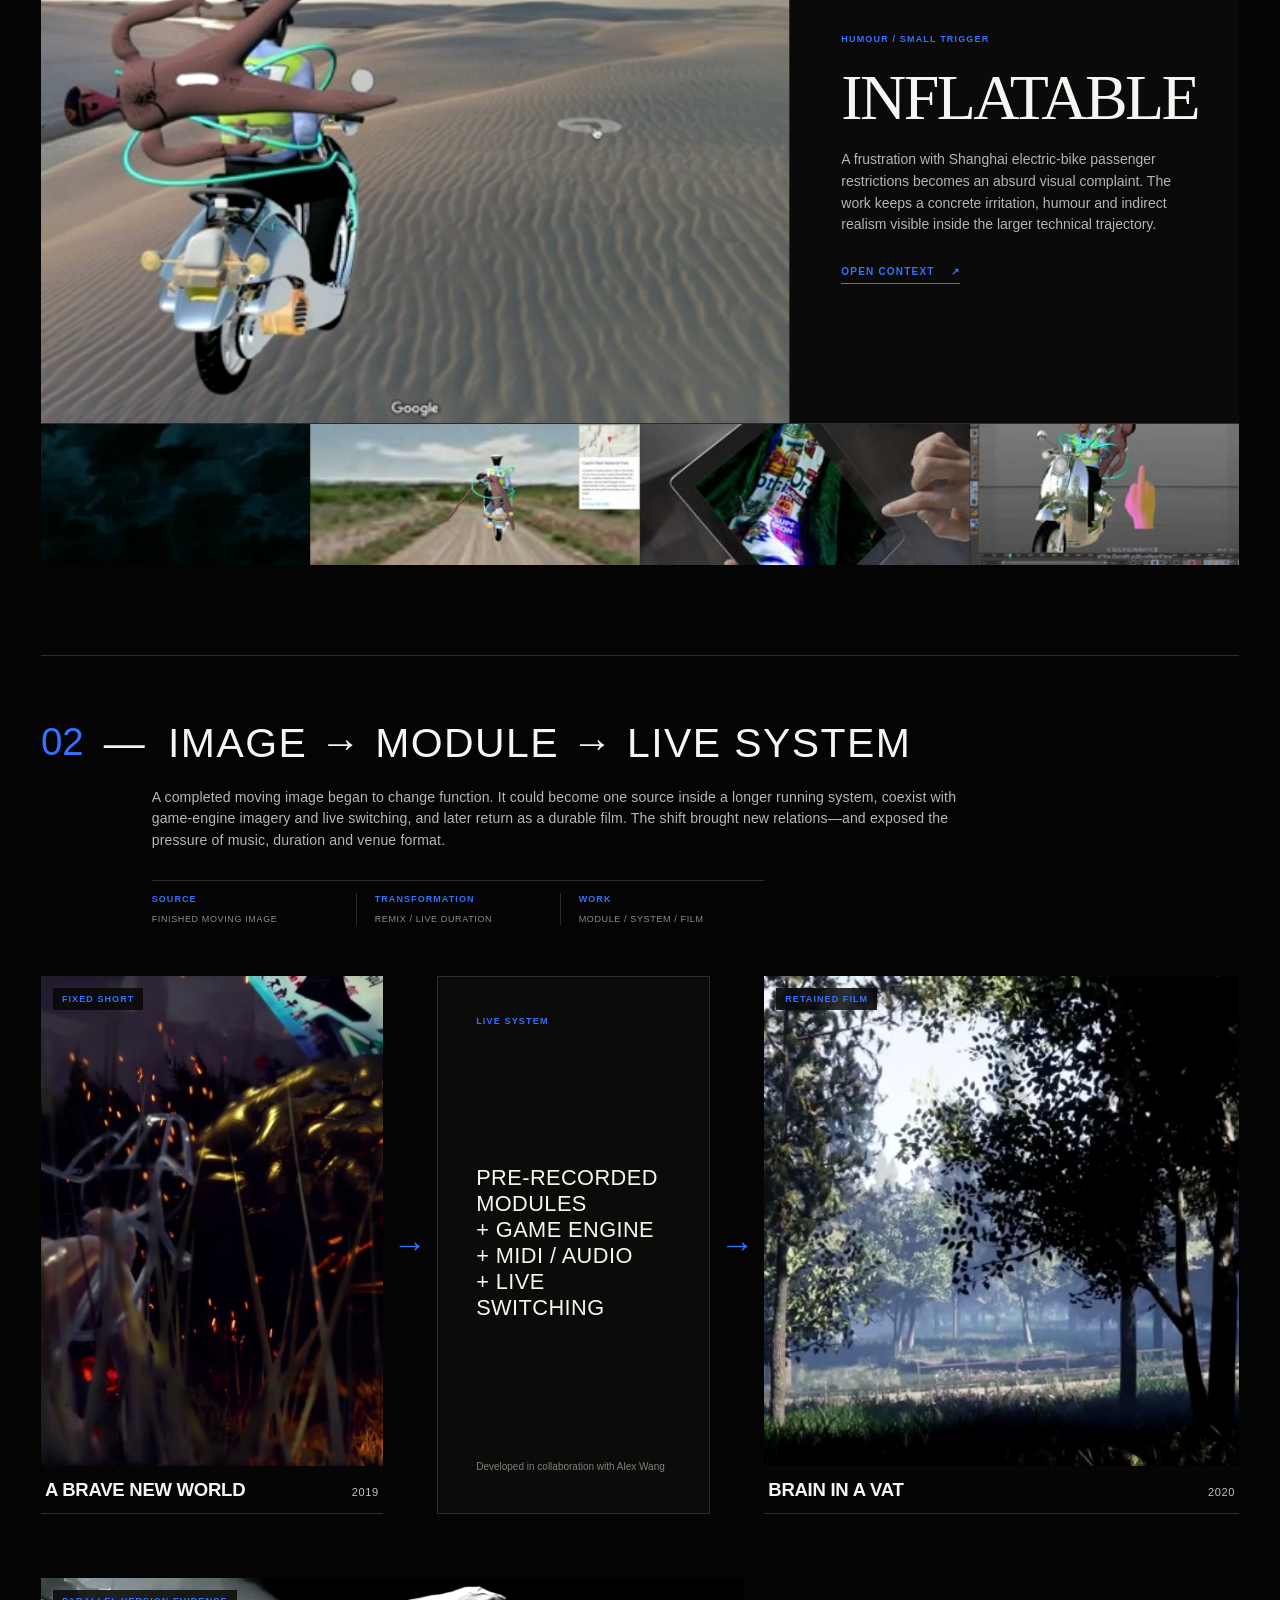
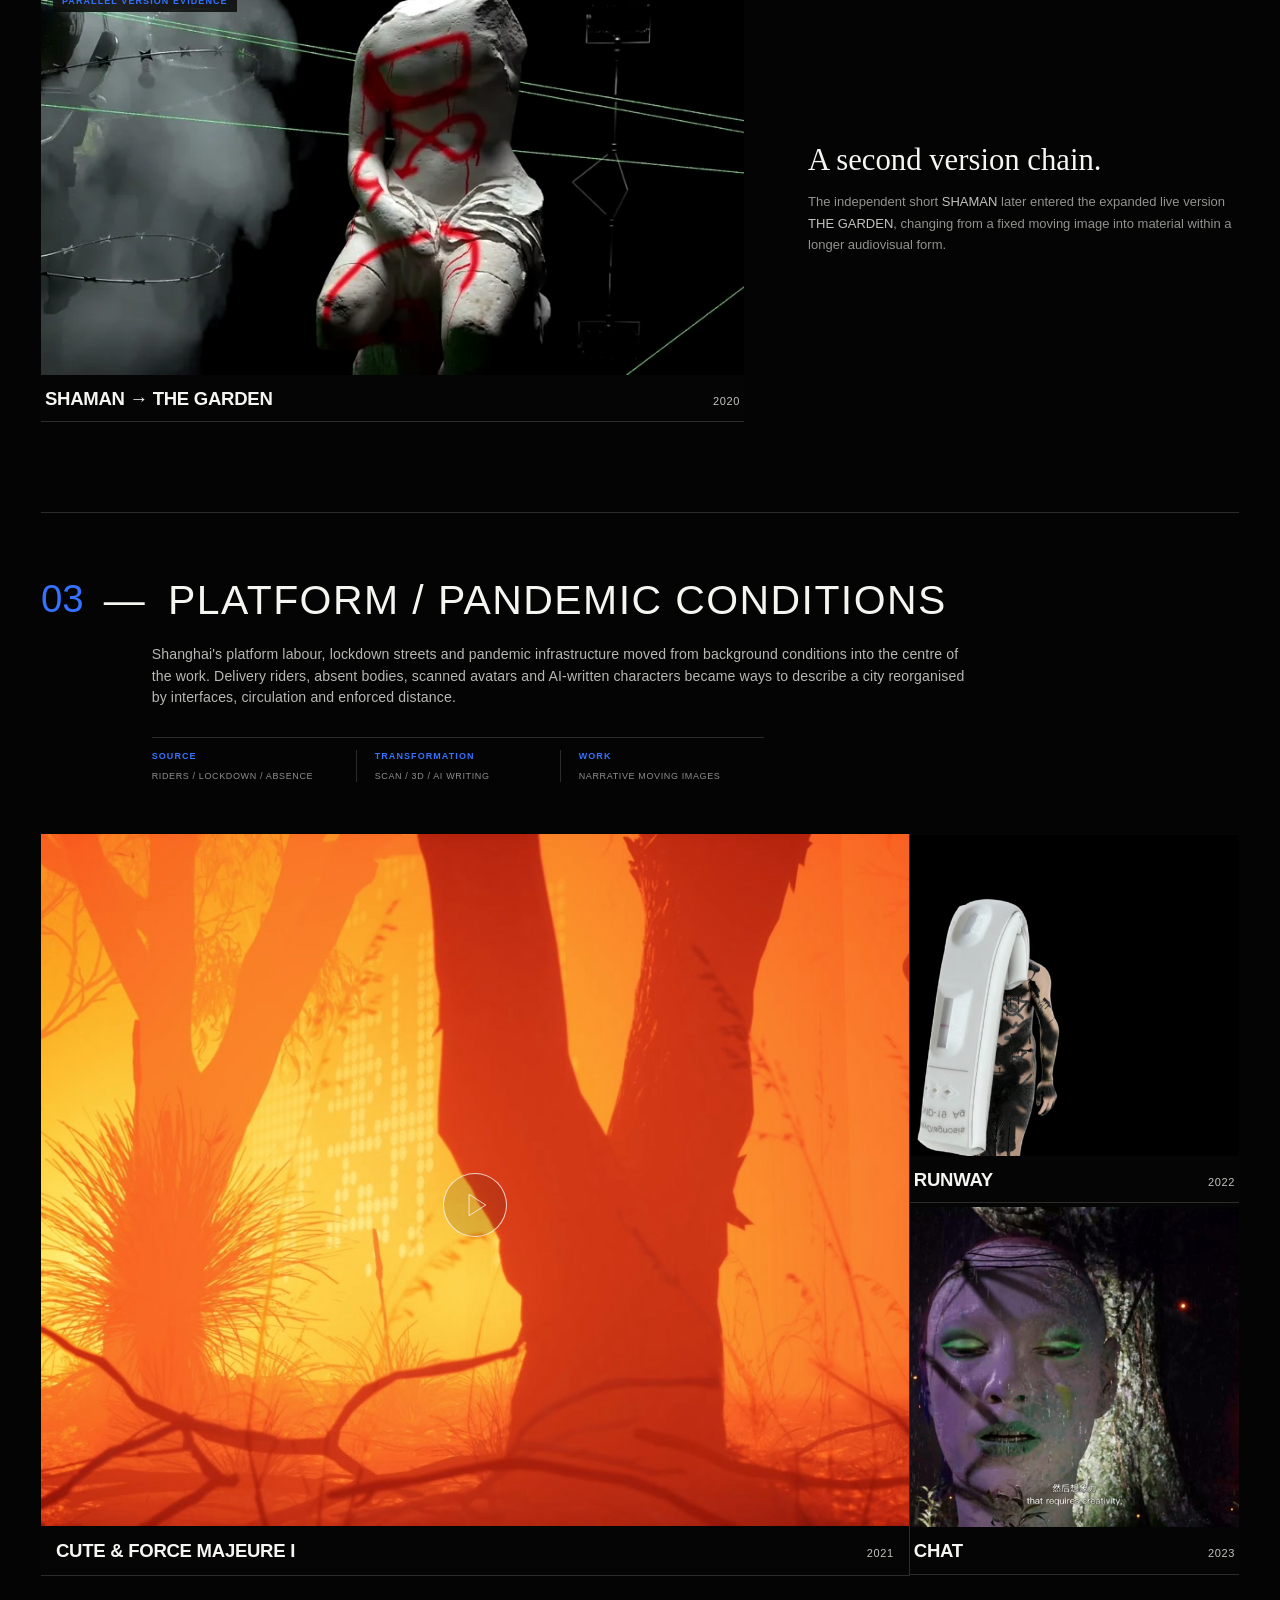
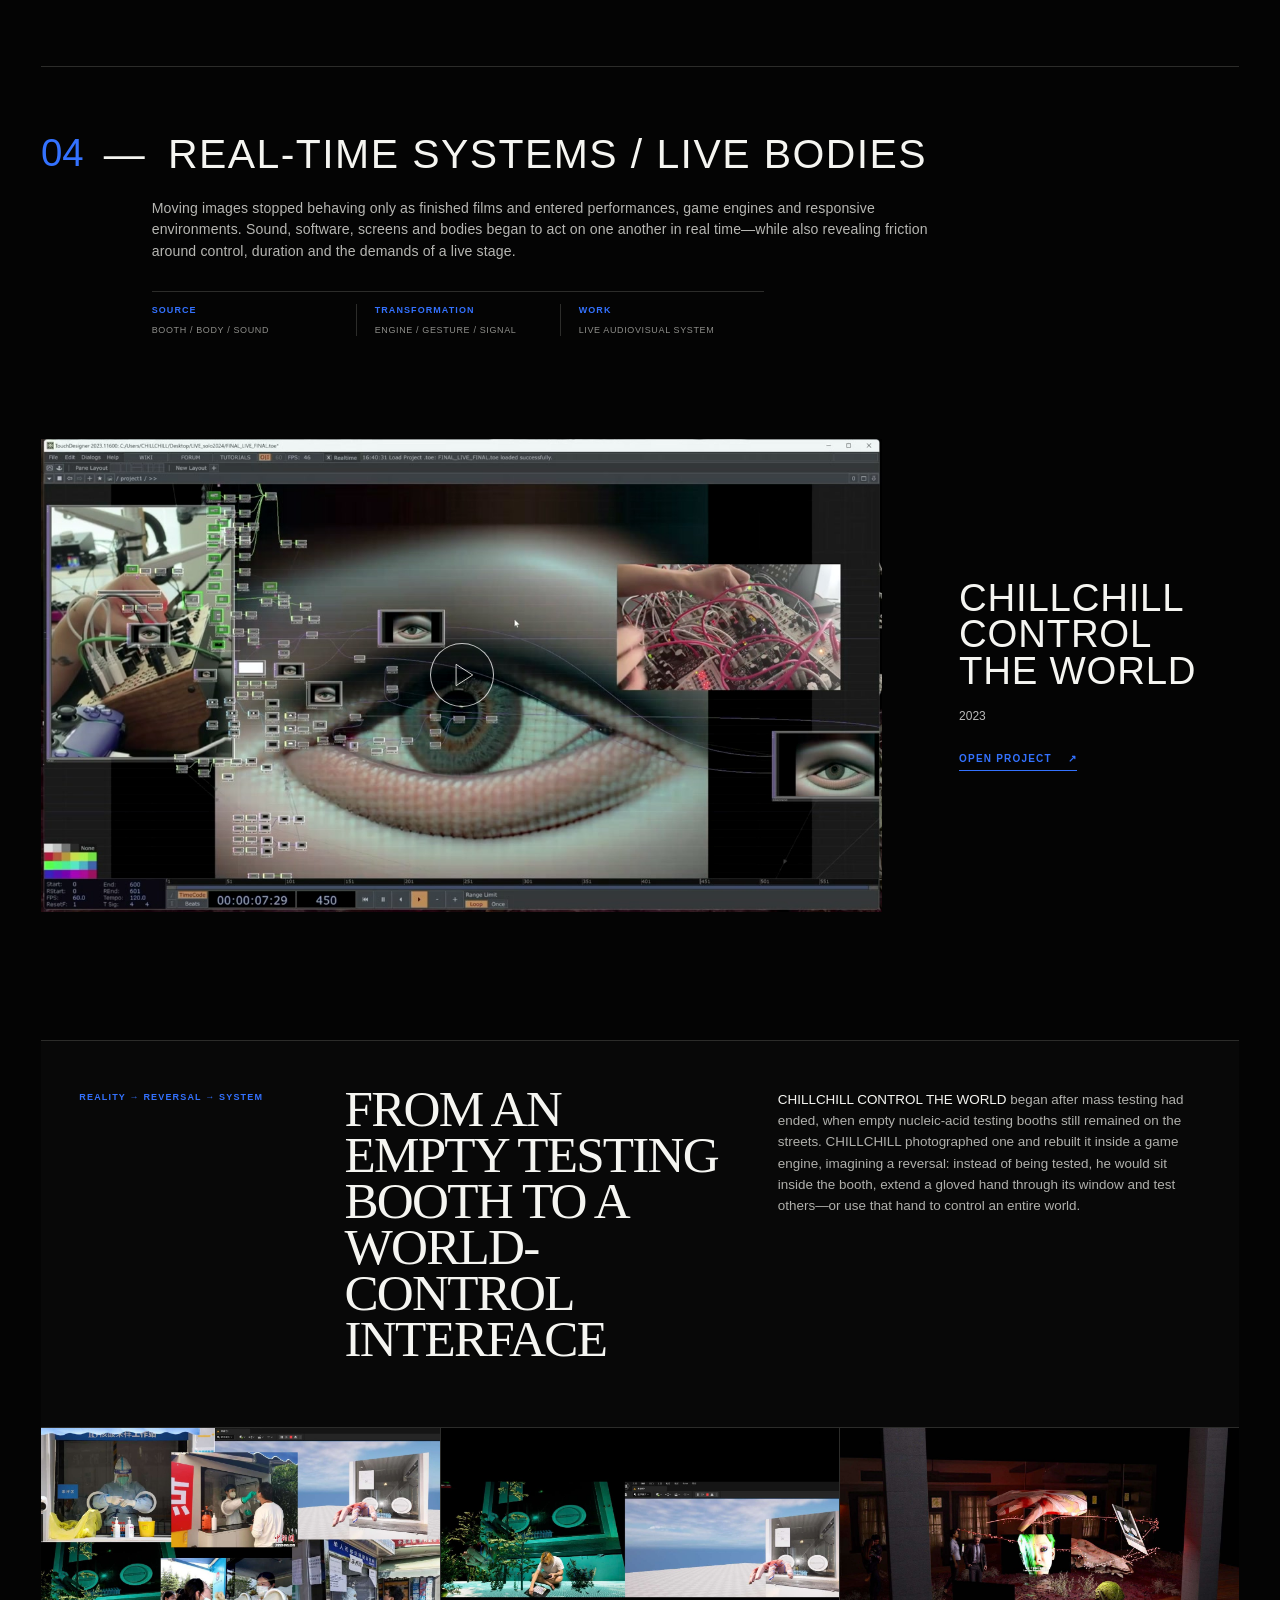
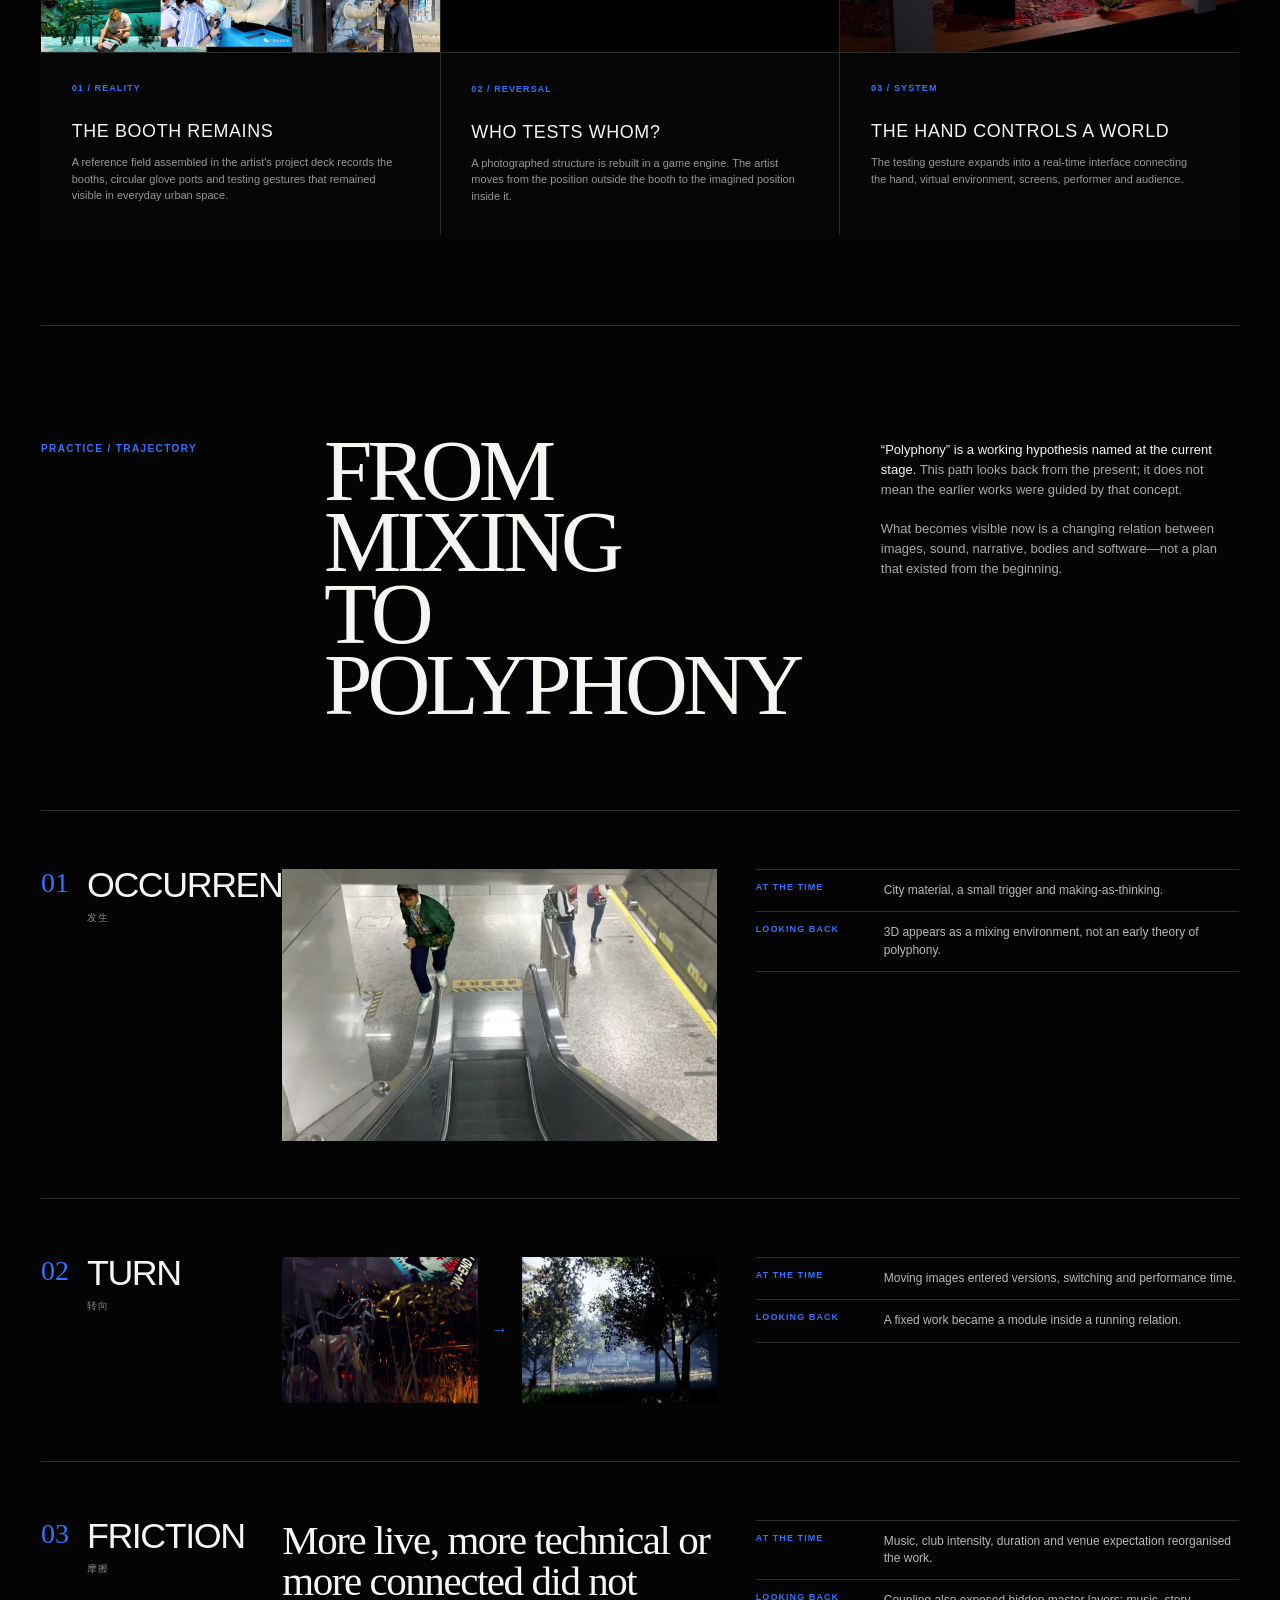
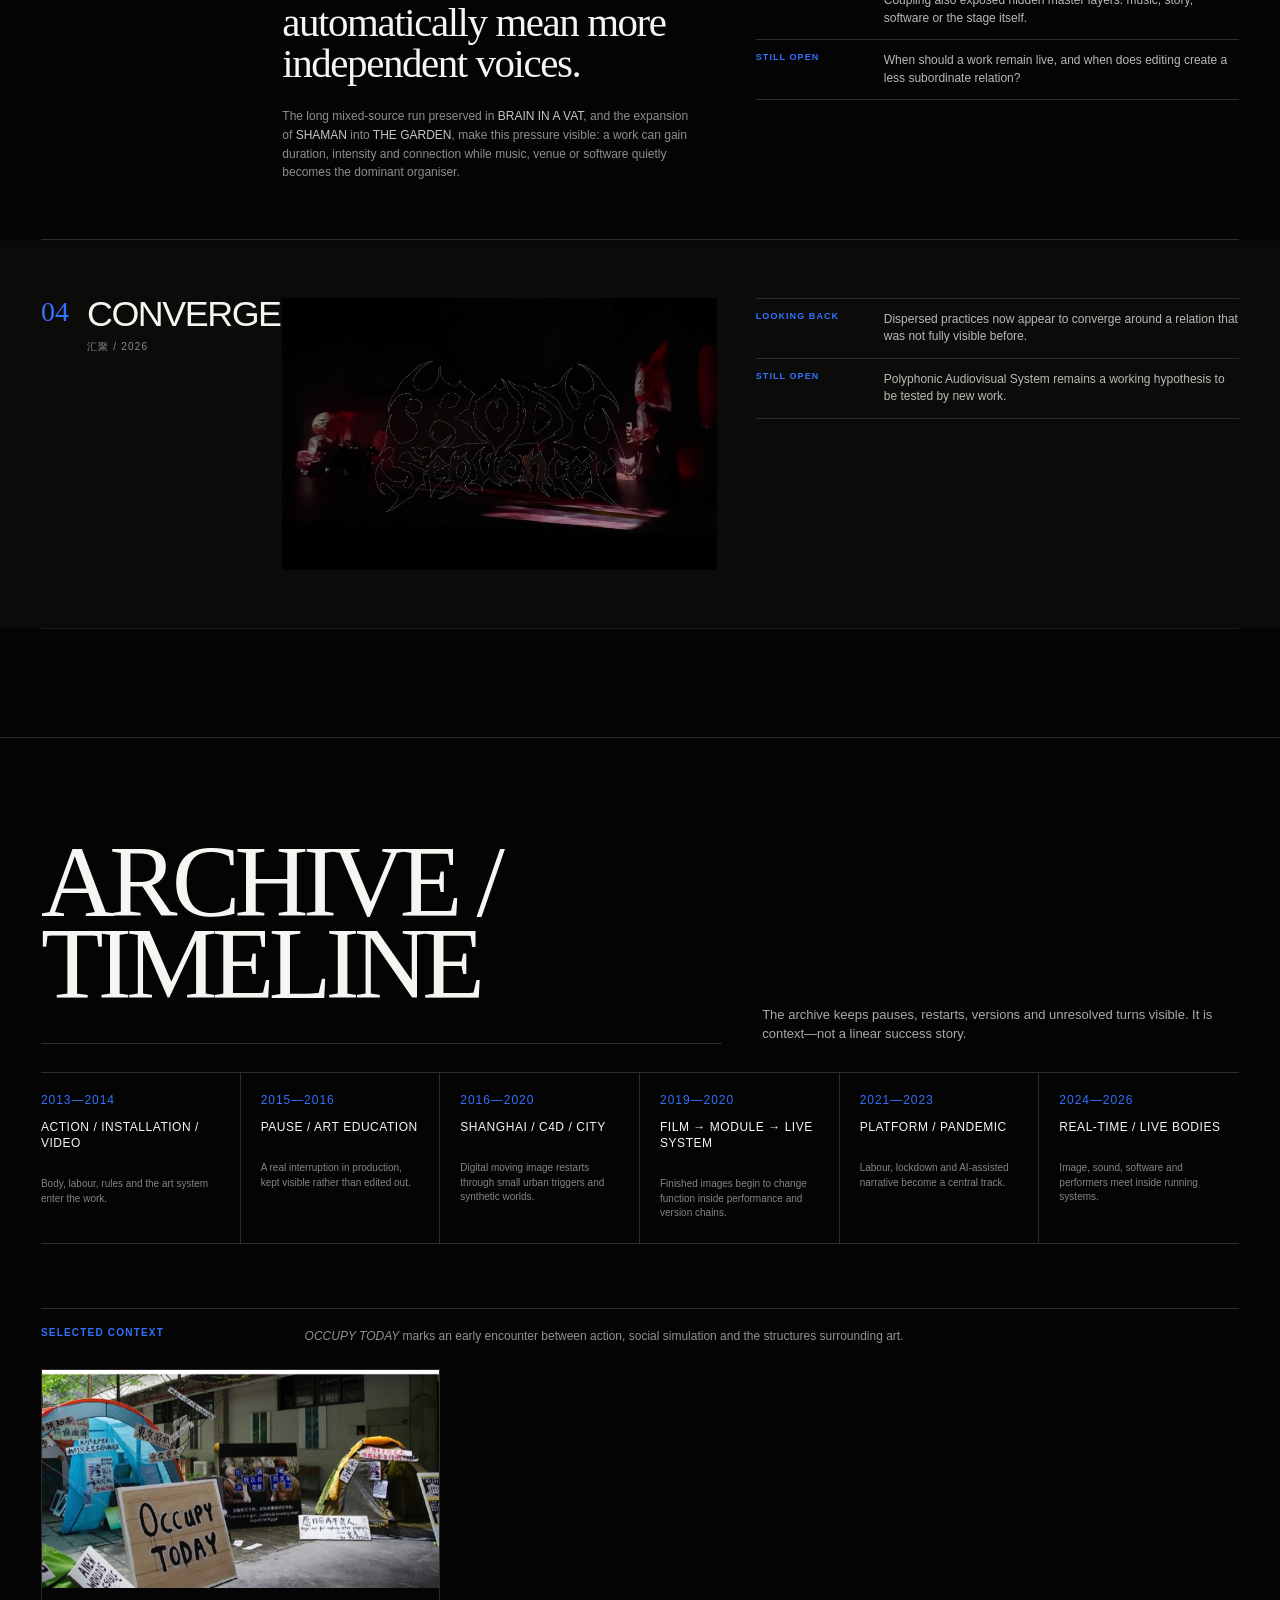
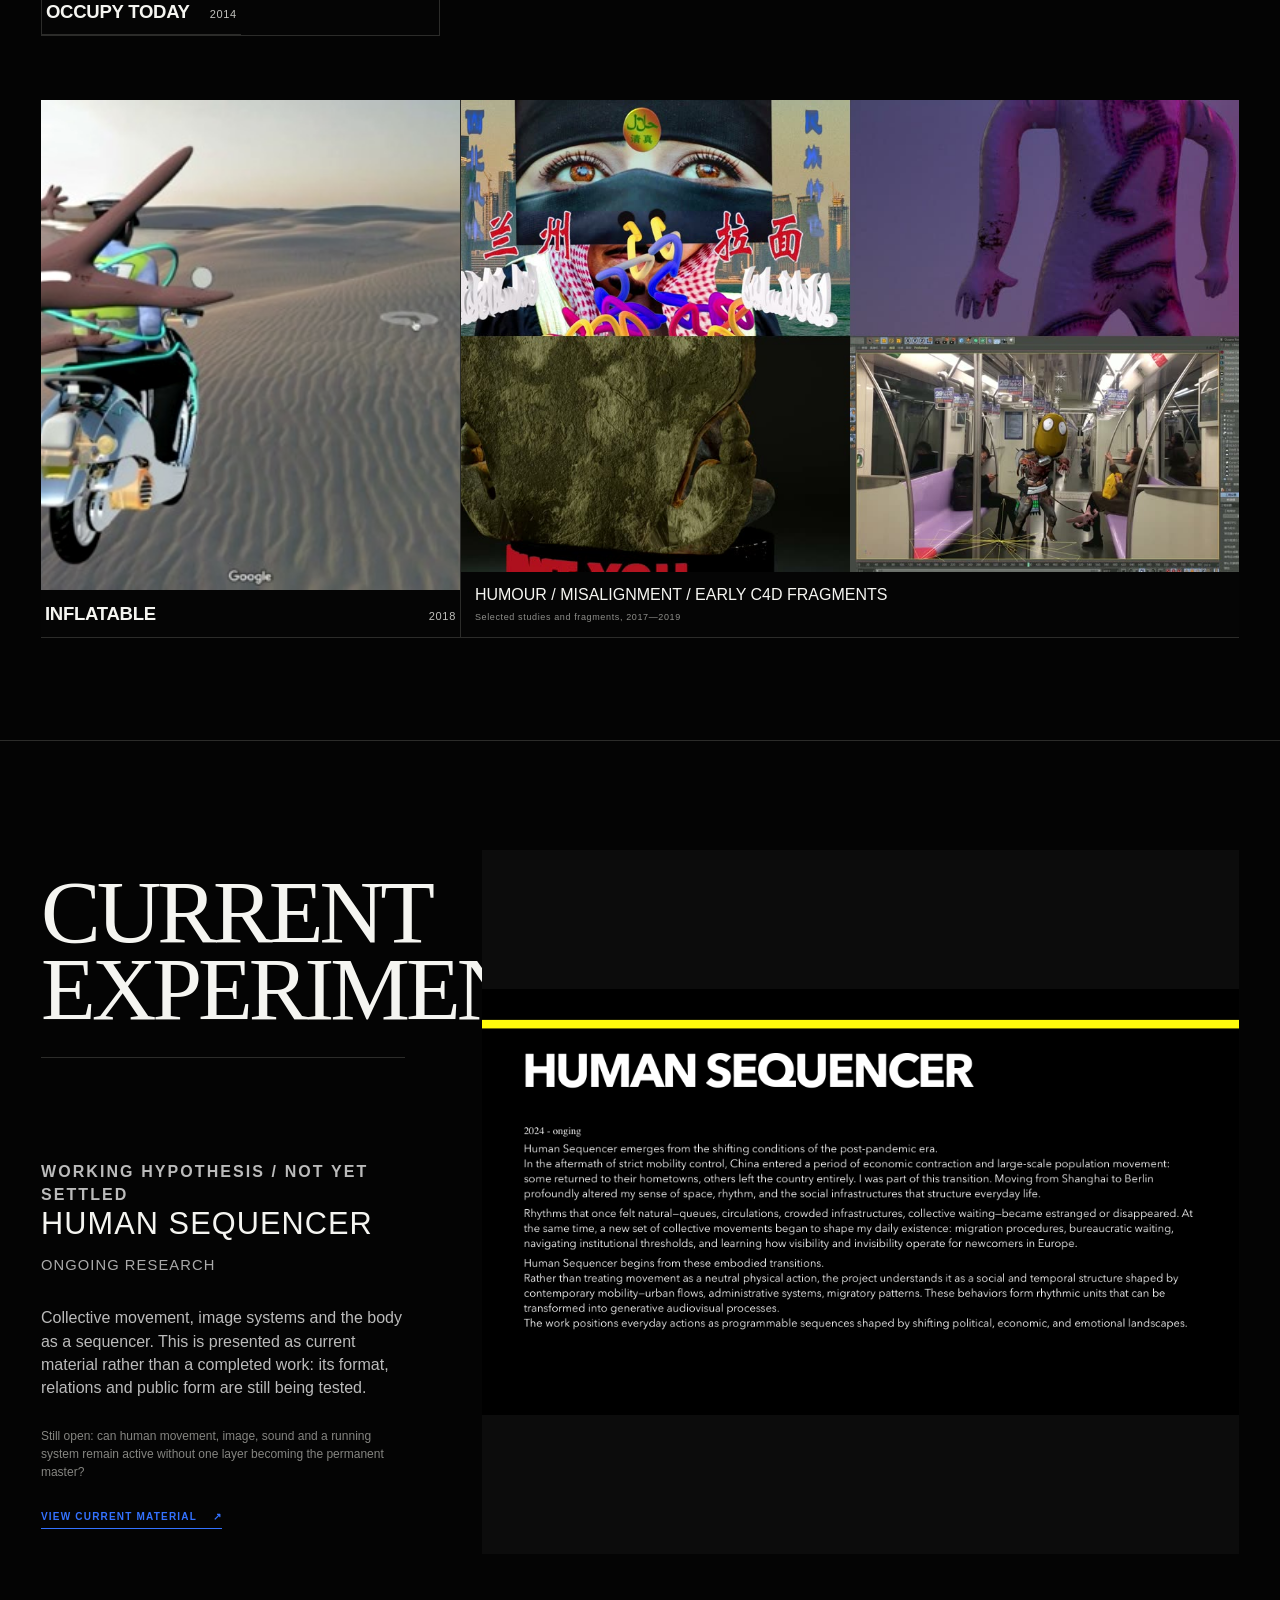
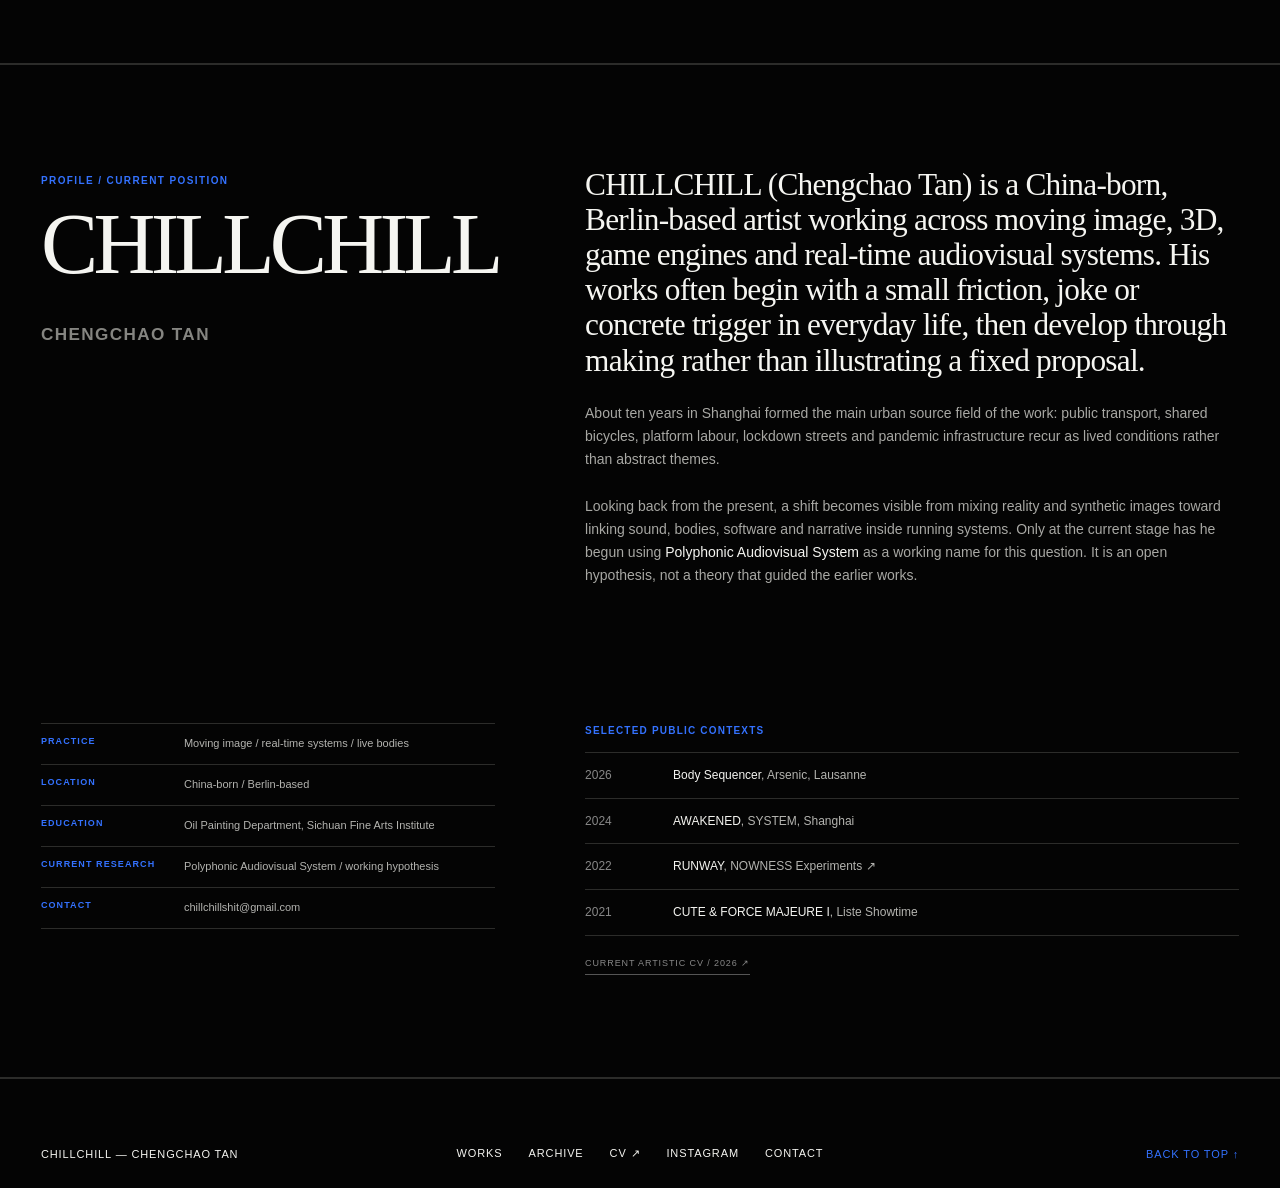
==== commit 2f0fe9d4: "Separate selected works from archive" ====
--- a/index.html
+++ b/index.html
@@ -14,8 +14,8 @@
     <title>CHILLCHILL — Artistic Practice</title>
     <link rel="icon" href="data:image/svg+xml,%3Csvg xmlns='http://www.w3.org/2000/svg' viewBox='0 0 64 64'%3E%3Crect width='64' height='64' fill='%23050505'/%3E%3Cpath d='M12 12h40v40H12z' fill='none' stroke='%233472ff' stroke-width='6'/%3E%3C/svg%3E" />
     <link rel="preload" as="image" href="./assets/background-poster.jpg" fetchpriority="high" />
-    <link rel="stylesheet" href="./styles.css?v=20260811-editorial-hierarchy-v14" />
-    <script src="./app.js?v=20260811-editorial-hierarchy-v13" defer></script>
+    <link rel="stylesheet" href="./styles.css?v=20260821-selected-archive-v16" />
+    <script src="./app.js?v=20260821-wix-archive-v14" defer></script>
   </head>
   <body id="top">
     <div class="legacy-video-background" aria-hidden="true">
@@ -32,6 +32,7 @@
       <nav aria-label="Primary navigation">
         <a class="is-active" href="./index.html" aria-current="page">HOME</a>
         <a href="./works.html">WORKS</a>
+        <a href="./archive.html">ARCHIVE</a>
       </nav>
     </header>
 
@@ -363,6 +364,8 @@
     <footer class="site-footer">
       <span>CHILLCHILL — CHENGCHAO TAN</span>
       <nav aria-label="Footer navigation">
+        <a href="./works.html">WORKS</a>
+        <a href="./archive.html">ARCHIVE</a>
         <a href="./assets/chillchill-cv.pdf" target="_blank" rel="noreferrer">CV ↗</a>
         <a href="https://www.instagram.com/chillchillshit/" target="_blank" rel="noreferrer">INSTAGRAM</a>
         <a href="mailto:chillchillshit@gmail.com">CONTACT</a>
@@ -396,7 +399,10 @@
           <div id="dialogLookingBackRow"><dt>LOOKING BACK</dt><dd id="dialogLookingBack"></dd></div>
           <div id="dialogStillOpenRow"><dt>STILL OPEN</dt><dd id="dialogStillOpen"></dd></div>
         </dl>
-        <button class="copy-project-link" id="copyProjectLink" type="button">COPY PROJECT LINK <span aria-hidden="true">↗</span></button>
+        <div class="dialog-actions">
+          <a class="watch-video-link" id="watchVideoLink" href="#" target="_blank" rel="noreferrer" hidden>WATCH ON YOUTUBE <span aria-hidden="true">↗</span></a>
+          <button class="copy-project-link" id="copyProjectLink" type="button">COPY PROJECT LINK <span aria-hidden="true">↗</span></button>
+        </div>
       </div>
     </dialog>
   </body>
--- a/styles.css
+++ b/styles.css
@@ -127,10 +127,25 @@
 .works-card .project-line strong { font-size: clamp(12px, 1.05vw, 17px); line-height: 1.15; }
 .works-card .project-line small { font-size: 9px; }
 .works-verification-note { max-width: 56em; margin: 28px 0 0; color: #777773; font-size: 9px; line-height: 1.5; letter-spacing: .07em; }
+.works-page--selected .works-secondary { display: none; }
+.works-archive-route { display: flex; align-items: baseline; justify-content: space-between; gap: 28px; margin-top: clamp(34px, 4vw, 58px); padding: 18px 0; border-top: 1px solid var(--rule); border-bottom: 1px solid var(--rule); }
+.works-archive-route p { max-width: 44em; margin: 0; color: #777773; font-size: 10px; line-height: 1.5; letter-spacing: .035em; }
+.works-archive-route a { flex: 0 0 auto; padding-bottom: 5px; border-bottom: 1px solid var(--blue); color: var(--blue); font-size: 9px; font-weight: 800; letter-spacing: .12em; }
+.works-archive-route a:hover, .works-archive-route a:focus-visible { color: var(--white); border-color: var(--white); }
 .works-secondary { margin-top: clamp(62px, 8vw, 118px); }
 .works-secondary-grid { display: grid; grid-template-columns: minmax(280px, .72fr) minmax(260px, 1.28fr); gap: 1px; background: var(--rule); }
 .works-secondary-grid > p { margin: 0; padding: clamp(24px, 3vw, 46px); background: var(--black); color: #aaa; font-family: var(--display); font-size: clamp(25px, 3vw, 46px); line-height: 1.05; letter-spacing: -.025em; }
 .works-context-grid { display: grid; grid-template-columns: repeat(3, minmax(0, 1fr)); gap: 0; background: var(--black); }
+.works-archive-intro { display: grid; grid-template-columns: minmax(0, 1.15fr) minmax(260px, .85fr); gap: clamp(28px, 6vw, 100px); margin-bottom: clamp(24px, 3.5vw, 48px); }
+.works-archive-intro p { max-width: 48em; margin: 0; color: #9a9a96; font-size: 11px; line-height: 1.55; letter-spacing: .025em; }
+.works-archive-intro p:last-child { color: #72726e; }
+.works-archive-grid { display: grid; grid-template-columns: repeat(6, minmax(0, 1fr)); background: var(--black); }
+.archive-card .works-card-media { aspect-ratio: 16 / 9; }
+.archive-card .works-card-media img { opacity: .82; transition: opacity 180ms ease, transform 240ms ease; }
+.archive-card:hover .works-card-media img, .archive-card:focus-visible .works-card-media img { opacity: 1; transform: scale(1.015); }
+.archive-card .project-line { min-height: 62px; padding: 11px 12px 12px; }
+.archive-card .project-line strong { font-size: clamp(9px, .72vw, 12px); }
+.archive-card .project-line small { font-size: 7px; }
 .chapter { padding: clamp(38px, 5vw, 72px) 0 clamp(58px, 7vw, 112px); border-bottom: 1px solid var(--rule); }
 .chapter-header { display: grid; grid-template-columns: auto minmax(0, 1fr); align-items: start; gap: 20px; margin-bottom: clamp(30px, 4vw, 54px); }
 .chapter-header span { color: var(--blue); font-size: clamp(30px, 3vw, 48px); font-weight: 300; }
@@ -365,8 +380,9 @@
 .dialog-facts > div, .dialog-evidence > div { padding: 10px 0; border-top: 1px solid var(--rule); }
 .dialog-facts dt, .dialog-evidence dt { margin-bottom: 5px; color: var(--blue); font-size: 9px; font-weight: 800; letter-spacing: .12em; }
 .dialog-facts dd, .dialog-evidence dd { margin: 0; color: #a9a9a5; font-size: 11px; line-height: 1.45; }
-.copy-project-link { align-self: flex-start; margin-top: 22px; padding: 0 0 7px; border-bottom: 1px solid var(--blue); color: var(--blue); cursor: pointer; font-size: 9px; font-weight: 800; letter-spacing: .12em; }
-.copy-project-link:hover, .copy-project-link:focus-visible { color: var(--white); border-color: var(--white); }
+.dialog-actions { display: flex; flex-wrap: wrap; align-items: center; gap: 18px; margin-top: 22px; }
+.copy-project-link, .watch-video-link { align-self: flex-start; padding: 0 0 7px; border-bottom: 1px solid var(--blue); color: var(--blue); cursor: pointer; font-size: 9px; font-weight: 800; letter-spacing: .12em; }
+.copy-project-link:hover, .copy-project-link:focus-visible, .watch-video-link:hover, .watch-video-link:focus-visible { color: var(--white); border-color: var(--white); }
 .dialog-close { position: fixed; z-index: 2; top: 16px; right: 16px; width: 42px; height: 42px; border: 1px solid var(--white); color: var(--white); background: var(--black); cursor: pointer; font-size: 28px; line-height: 1; }
 
 @media (min-width: 1600px) {
@@ -375,6 +391,7 @@
 
 @media (max-width: 1200px) {
   .works-grid { grid-template-columns: repeat(3, minmax(0, 1fr)); }
+  .works-archive-grid { grid-template-columns: repeat(4, minmax(0, 1fr)); }
 }
 
 @media (max-width: 900px) {
@@ -394,6 +411,7 @@
   .works-grid { grid-template-columns: repeat(2, minmax(0, 1fr)); }
   .works-secondary-grid { grid-template-columns: 1fr; }
   .works-context-grid { grid-template-columns: repeat(2, minmax(0, 1fr)); }
+  .works-archive-grid { grid-template-columns: repeat(3, minmax(0, 1fr)); }
   .spine-intro { grid-template-columns: 1fr; }
   .spine-intro p { max-width: 24em; }
   .reading-key { grid-template-columns: 1fr; }
@@ -441,12 +459,16 @@
   .works-landing { padding-right: 0; padding-left: 0; }
   .works-page-header, .works-verification-note { margin-right: var(--gutter); margin-left: var(--gutter); }
   .works-page-header h1 { font-size: clamp(72px, 26vw, 116px); }
+  .archive-page .works-page-header h1 { font-size: clamp(58px, 19vw, 82px); letter-spacing: -.055em; }
   .works-card .project-line { min-height: 66px; grid-template-columns: 1fr; align-content: start; gap: 8px; padding: 11px 10px 12px; }
   .works-card .project-line strong { font-size: 11px; }
   .works-card .project-line small { font-size: 8px; }
   .works-secondary { margin-right: 0; margin-left: 0; }
   .works-secondary .works-section-heading { margin-right: var(--gutter); margin-left: var(--gutter); }
   .works-secondary-grid > p { font-size: 25px; }
+  .works-archive-route { margin-right: var(--gutter); margin-left: var(--gutter); }
+  .works-archive-intro { grid-template-columns: 1fr; margin-right: var(--gutter); margin-left: var(--gutter); }
+  .works-archive-grid { grid-template-columns: repeat(2, minmax(0, 1fr)); }
   .current-rail { grid-template-columns: 1fr; margin-top: 1px; }
   .media-frame { height: 68vw; }
   .practice-spine { padding-right: var(--gutter); padding-left: var(--gutter); }
@@ -557,6 +579,8 @@
   .works-secondary-grid .works-card { max-width: none; }
   .works-secondary-grid > p { padding: 24px var(--gutter); }
   .works-context-grid .works-card:last-child { grid-column: 1 / -1; }
+  .archive-card .project-line { min-height: 58px; }
+  .works-archive-route { align-items: flex-start; flex-direction: column; }
 }
 
 @media (prefers-reduced-motion: reduce) {
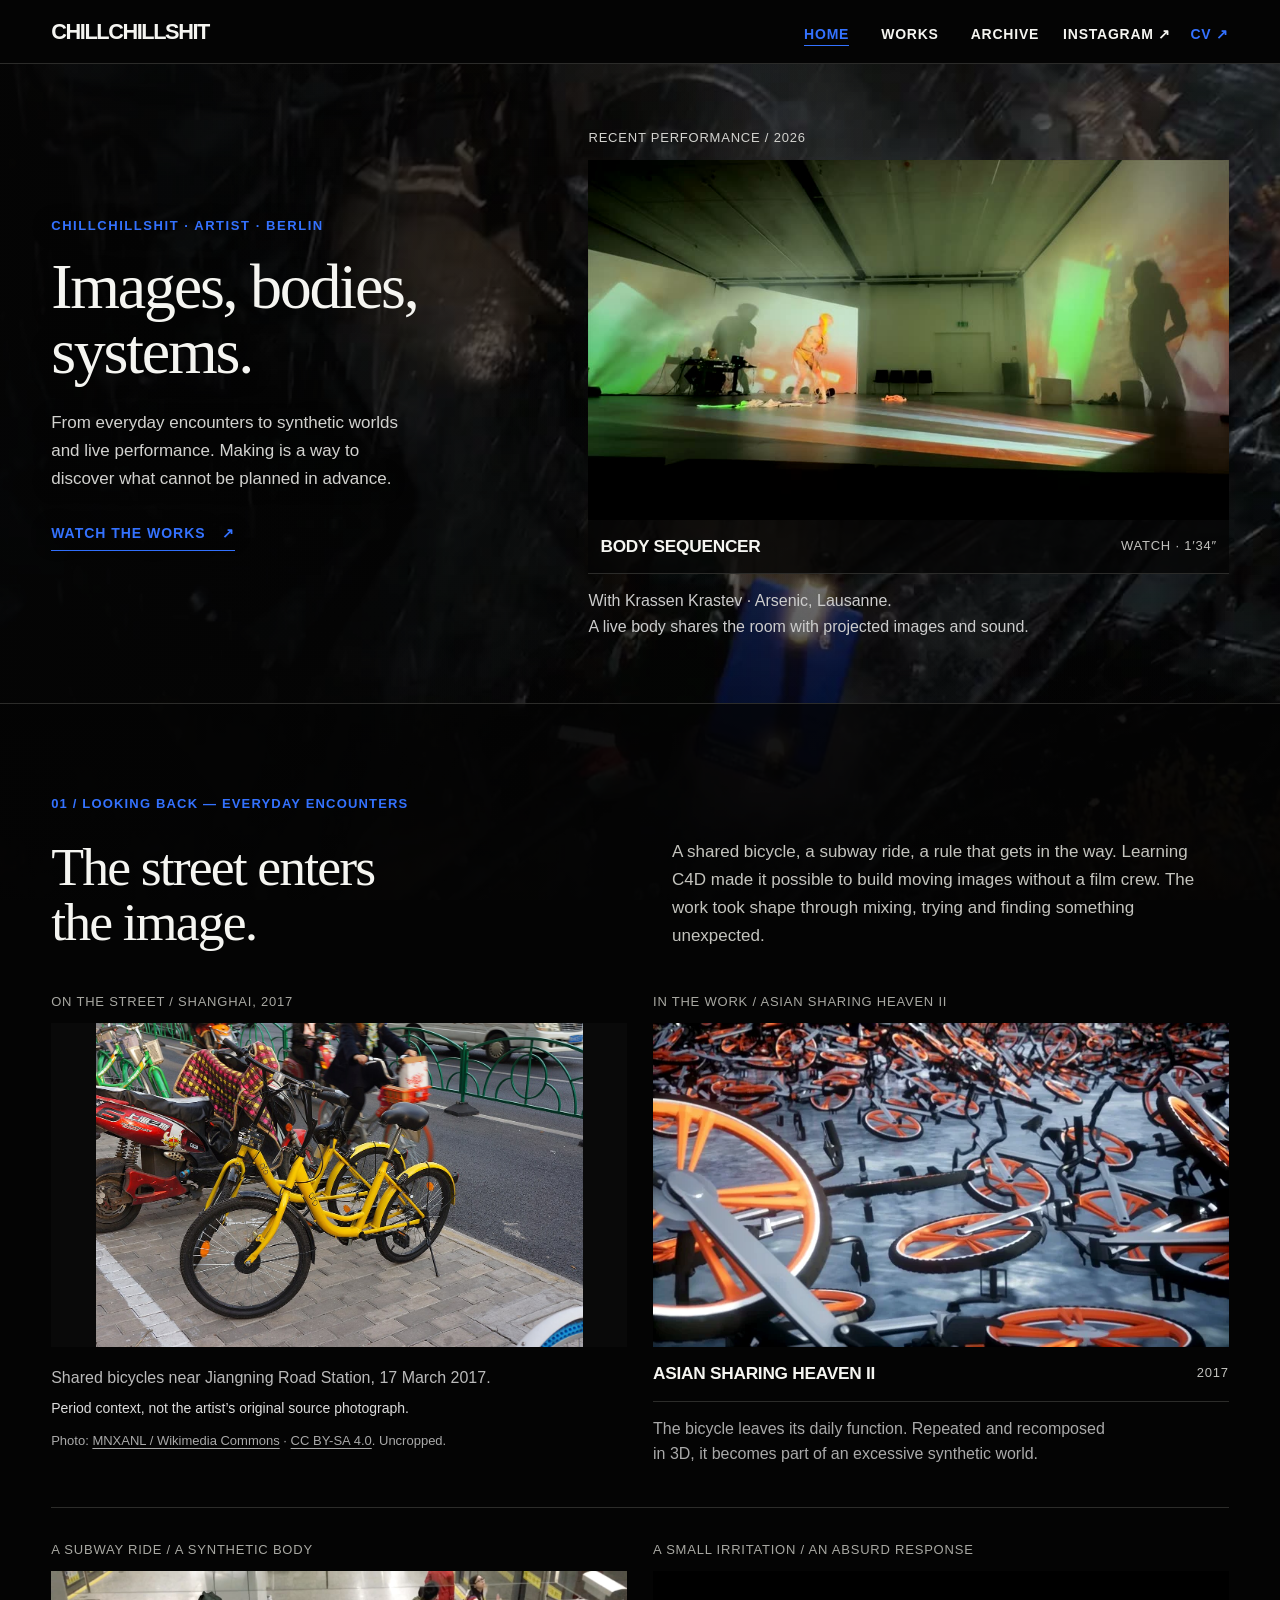
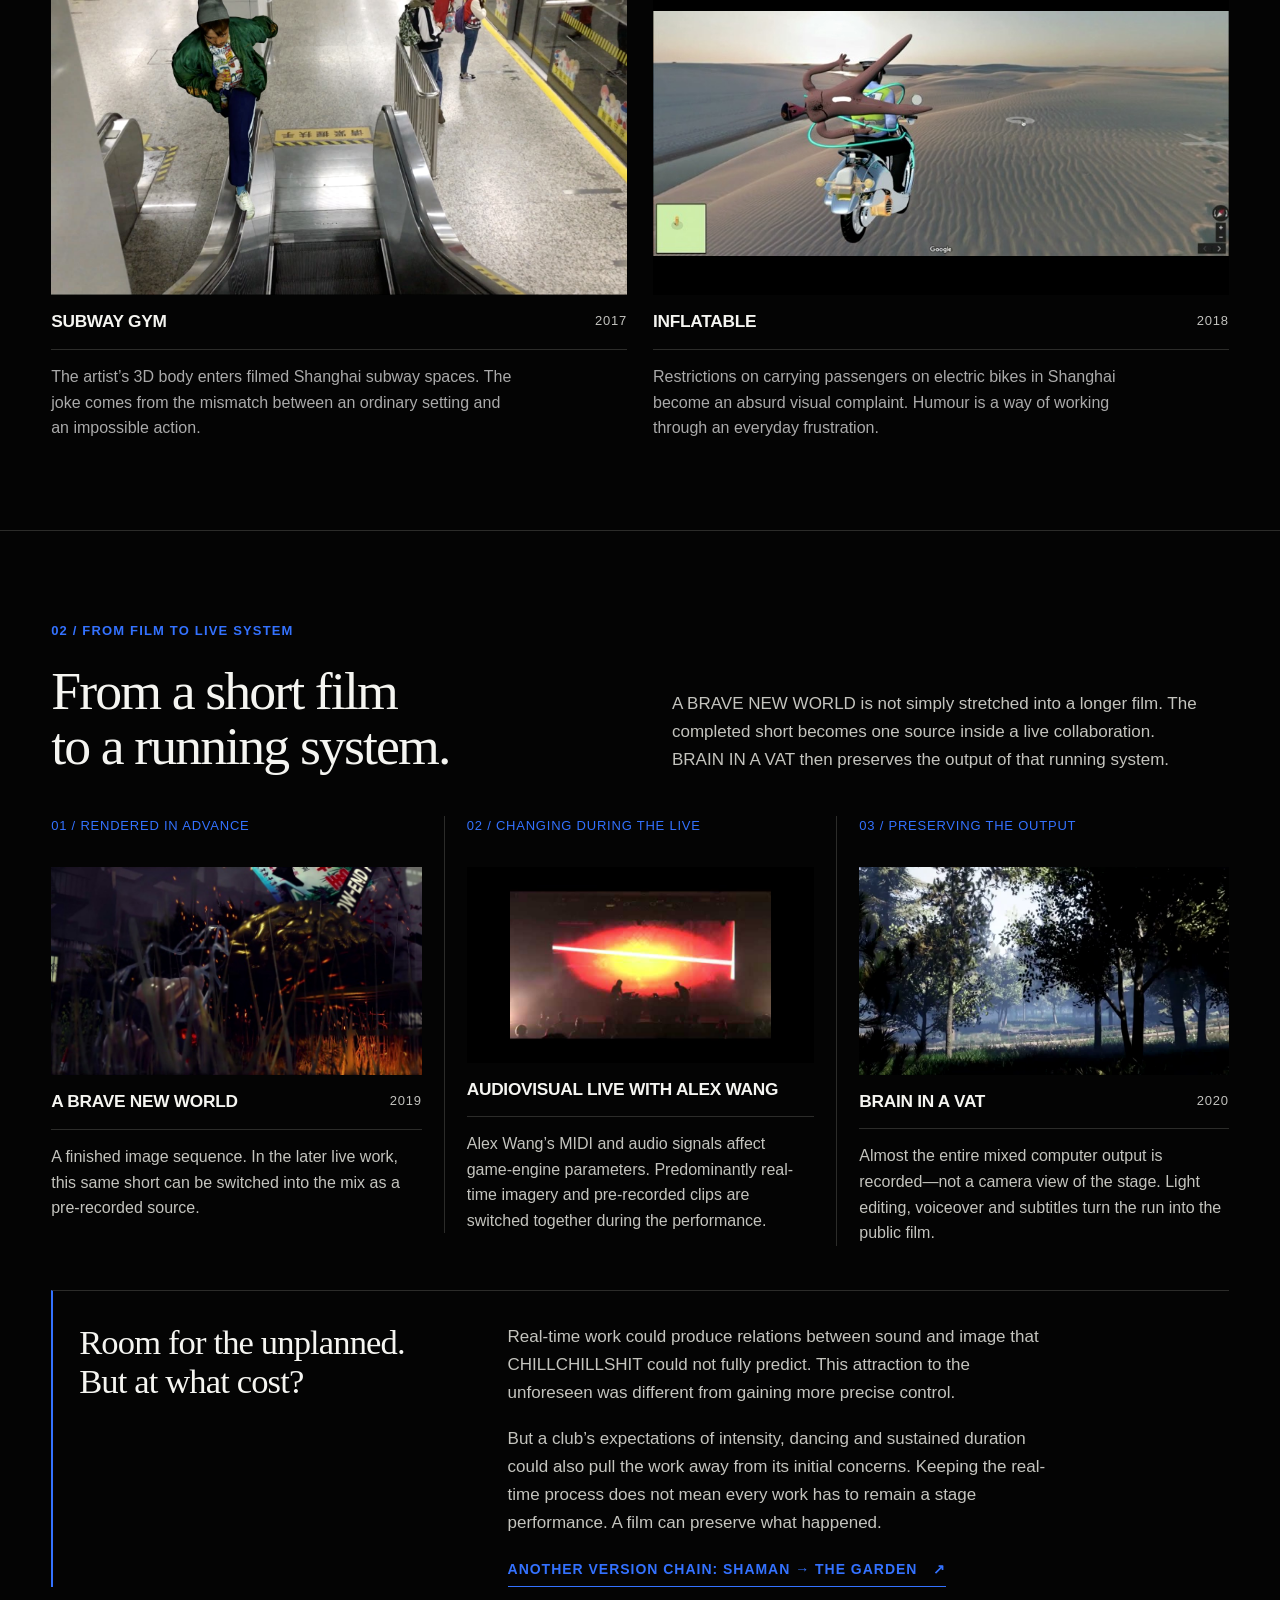
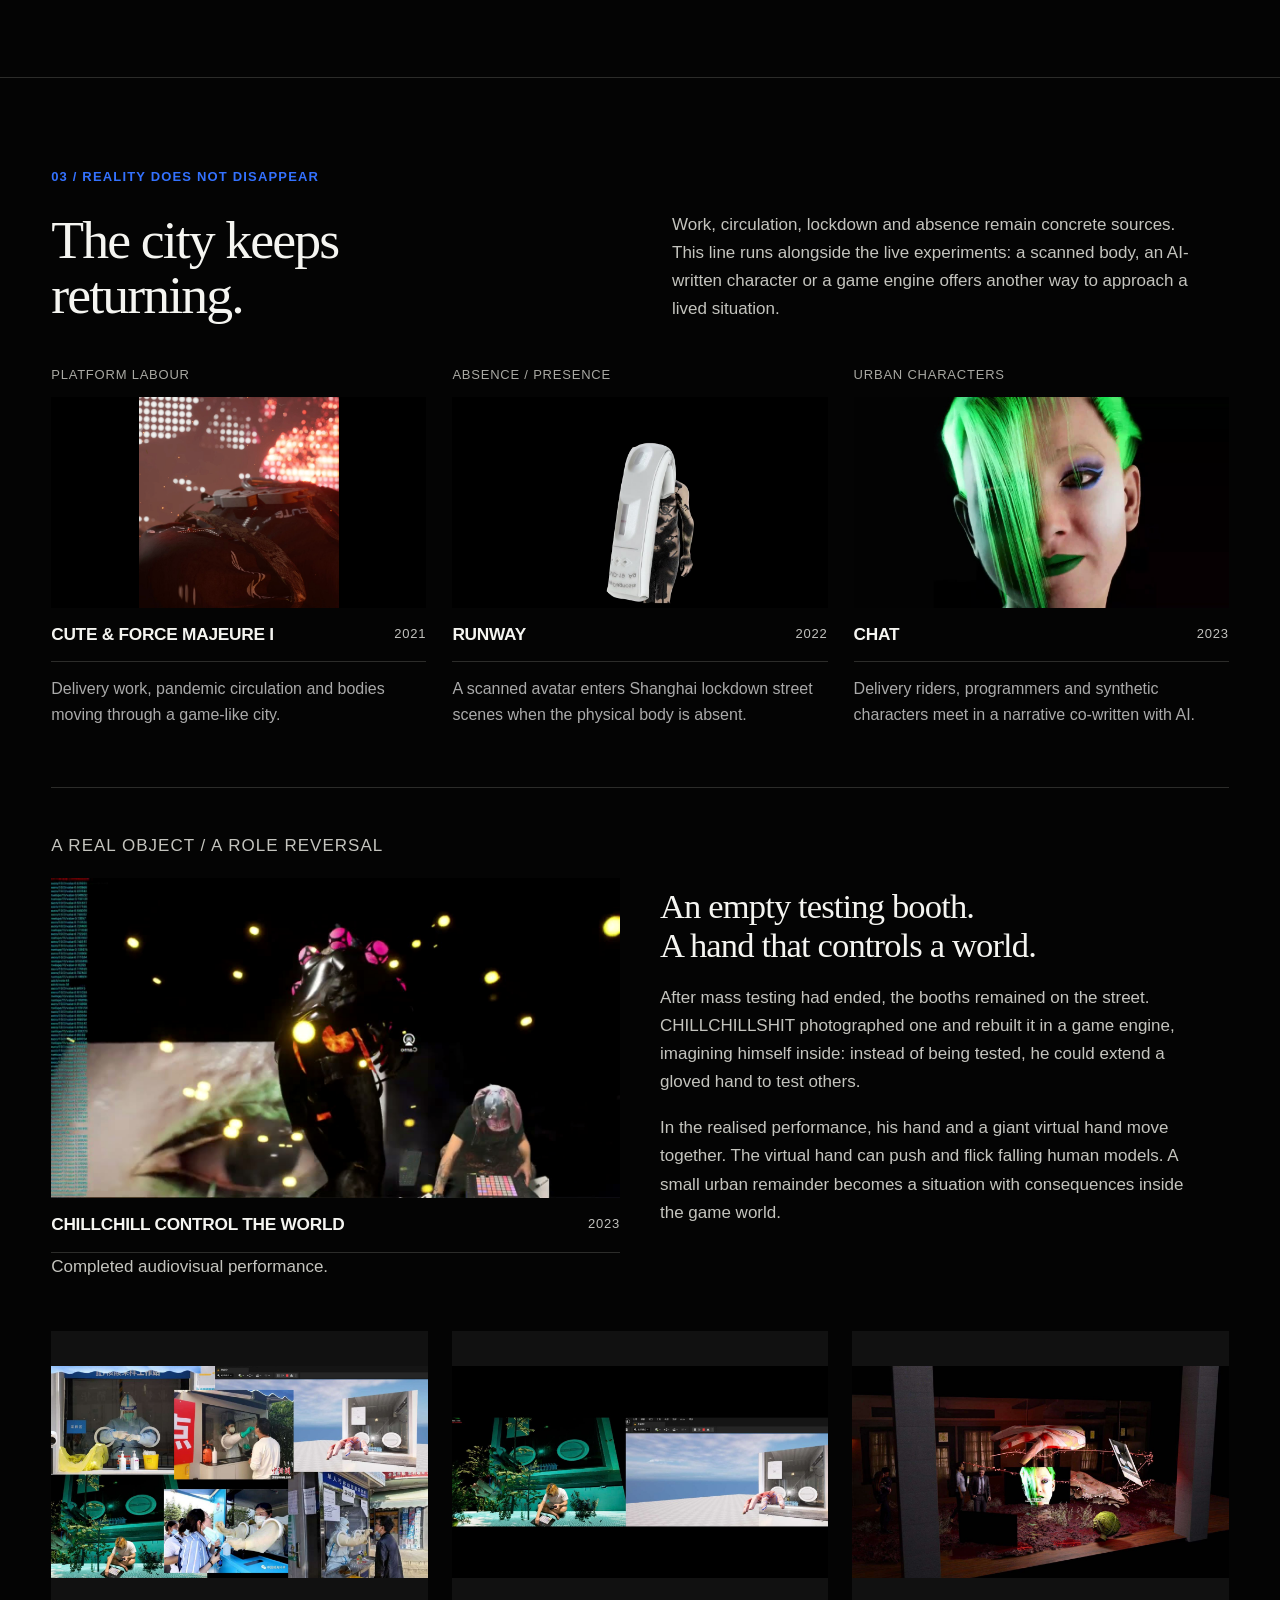
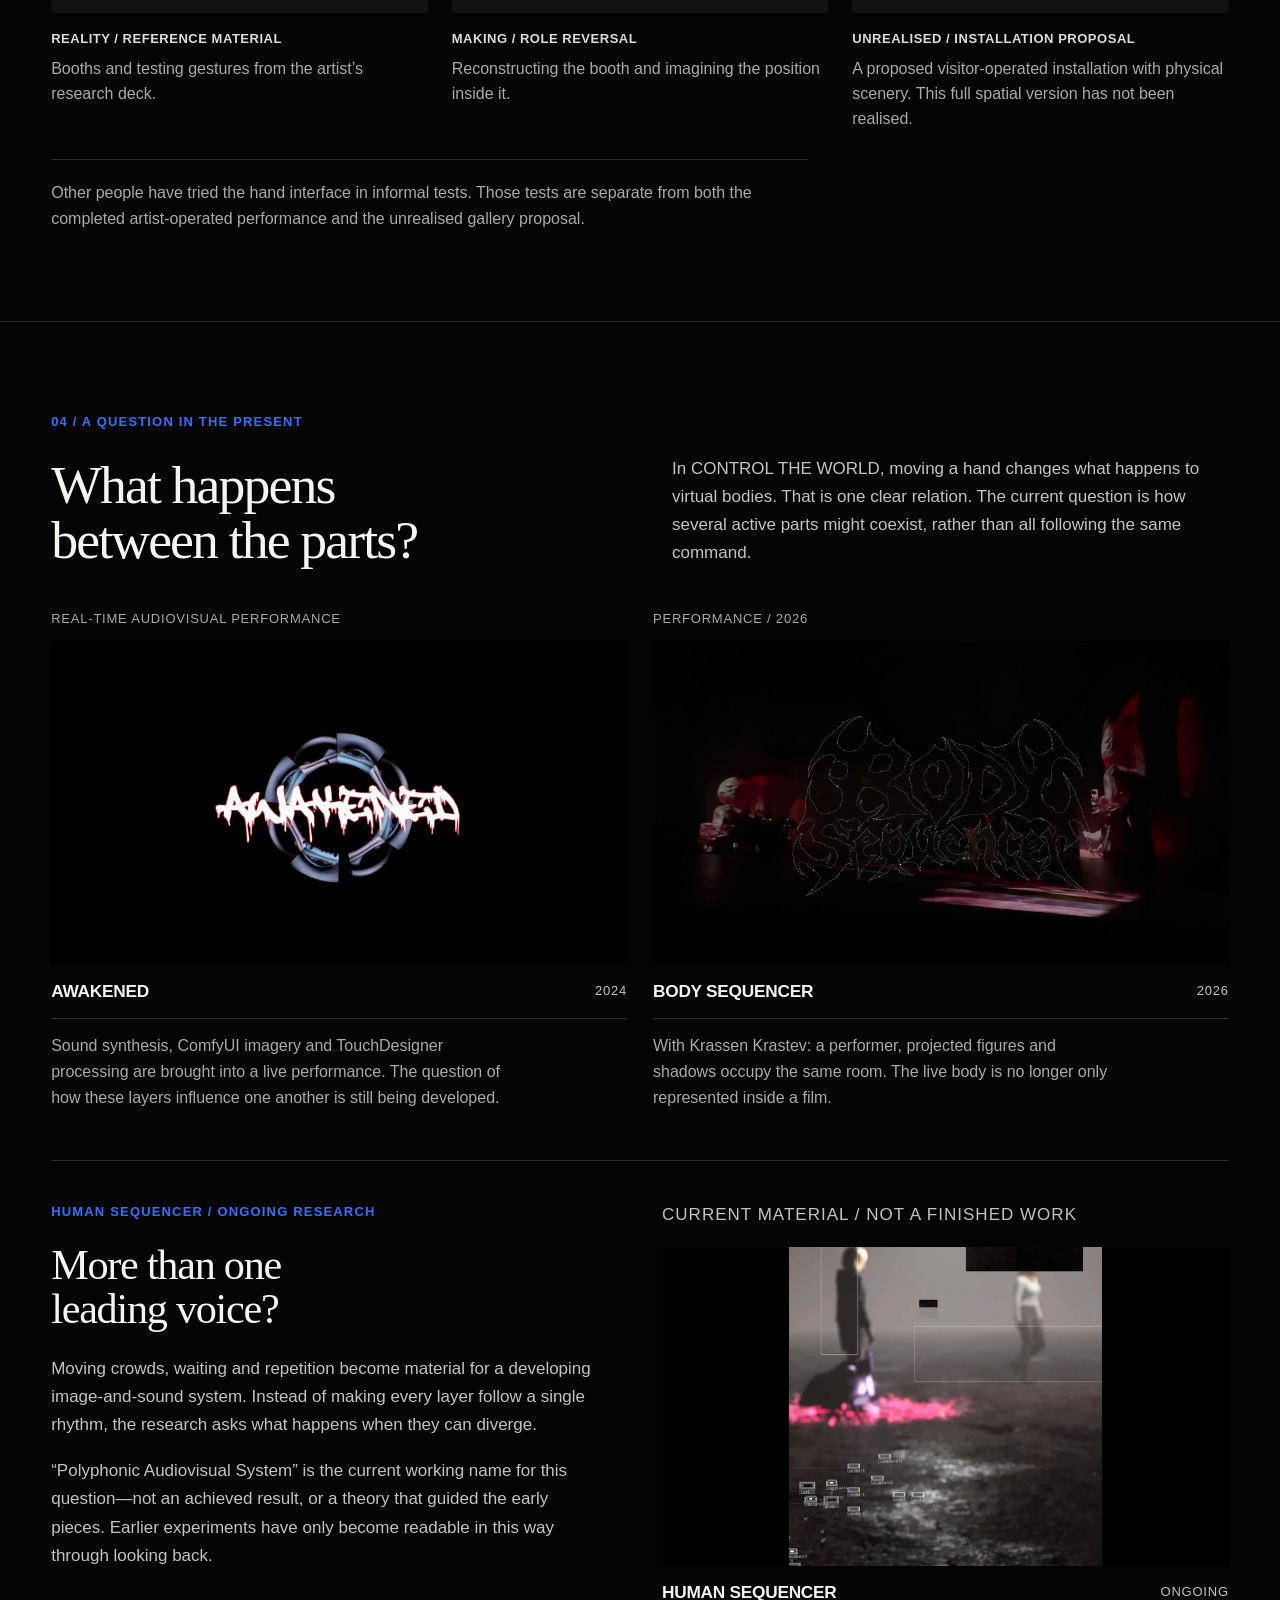
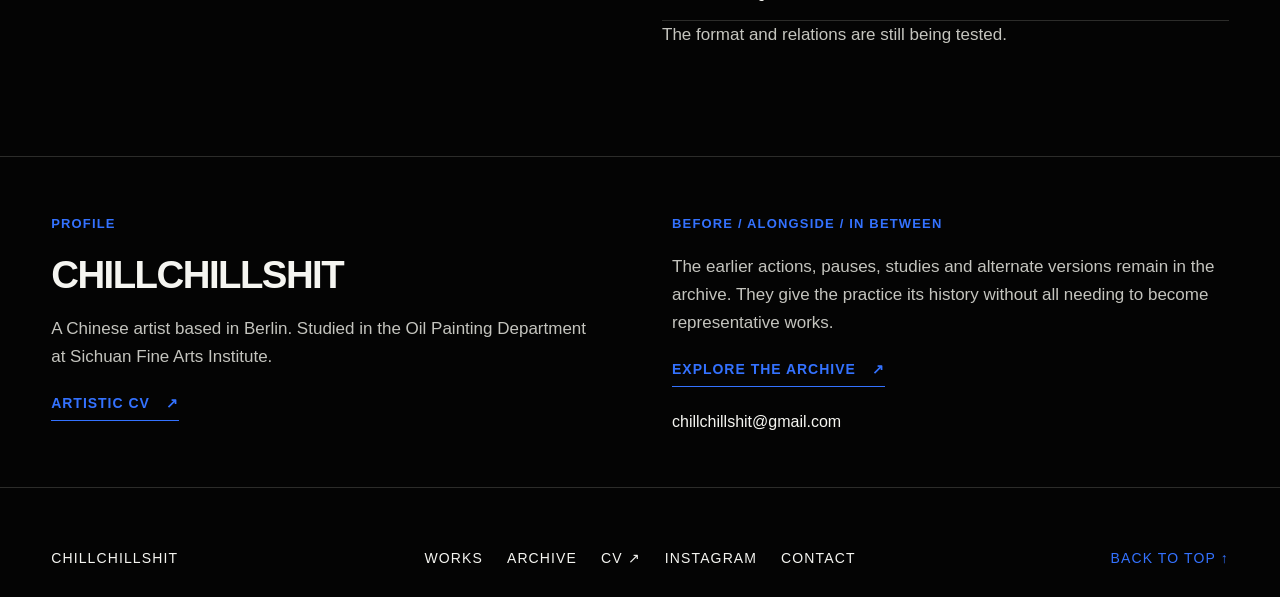
==== commit 7c5cc385: "Clarify artistic trajectory and sync public CV" ====
--- a/index.html
+++ b/index.html
@@ -3,19 +3,19 @@
   <head>
     <meta charset="UTF-8" />
     <meta name="viewport" content="width=device-width, initial-scale=1.0" />
-    <meta name="description" content="CHILLCHILL is the practice of China-born, Berlin-based artist Chengchao Tan, working with moving image, synthetic worlds and real-time audiovisual systems." />
+    <meta name="description" content="CHILLCHILLSHIT is a Chinese artist based in Berlin working with moving image, 3D, game engines and real-time systems." />
     <meta name="theme-color" content="#050505" />
     <meta property="og:type" content="website" />
-    <meta property="og:title" content="CHILLCHILL — Artistic Practice" />
+    <meta property="og:title" content="CHILLCHILLSHIT — Moving Image &amp; Real-Time Systems" />
     <meta property="og:description" content="Moving image, synthetic worlds and real-time systems shaped by lived urban conditions, small triggers, humour and making as a way of thinking." />
     <meta property="og:image" content="https://chillchillshit-stack.github.io/assets/background-poster.jpg" />
-    <meta property="og:image:alt" content="Still from CHILLCHILL's audiovisual practice" />
+    <meta property="og:image:alt" content="Still from CHILLCHILLSHIT’s audiovisual practice" />
     <meta name="twitter:card" content="summary_large_image" />
-    <title>CHILLCHILL — Artistic Practice</title>
+    <title>CHILLCHILLSHIT — Moving Image &amp; Real-Time Systems</title>
     <link rel="icon" href="data:image/svg+xml,%3Csvg xmlns='http://www.w3.org/2000/svg' viewBox='0 0 64 64'%3E%3Crect width='64' height='64' fill='%23050505'/%3E%3Cpath d='M12 12h40v40H12z' fill='none' stroke='%233472ff' stroke-width='6'/%3E%3C/svg%3E" />
     <link rel="preload" as="image" href="./assets/background-poster.jpg" fetchpriority="high" />
-    <link rel="stylesheet" href="./styles.css?v=20260821-selected-archive-v16" />
-    <script src="./app.js?v=20260821-wix-archive-v14" defer></script>
+    <link rel="stylesheet" href="./styles.css?v=20260915-image-led" />
+    <script src="./app.js?v=20260915-image-led" defer></script>
   </head>
   <body id="top">
     <div class="legacy-video-background" aria-hidden="true">
@@ -24,10 +24,10 @@
       </video>
     </div>
     <header class="site-header">
-      <a class="brand" href="./index.html" aria-label="CHILLCHILL home">CHILLCHILL</a>
+      <a class="brand" href="./index.html" aria-label="CHILLCHILLSHIT home">CHILLCHILLSHIT</a>
       <div class="header-actions">
-        <a class="header-instagram" href="https://www.instagram.com/chillchillshit/" target="_blank" rel="noreferrer" aria-label="Open CHILLCHILL on Instagram">INSTAGRAM ↗</a>
-        <a class="header-cv" href="./assets/chillchill-cv.pdf" target="_blank" rel="noreferrer" aria-label="Open current artistic CV, PDF">CV ↗</a>
+        <a class="header-instagram" href="https://www.instagram.com/chillchillshit/" target="_blank" rel="noreferrer" aria-label="Open CHILLCHILLSHIT on Instagram">INSTAGRAM ↗</a>
+        <a class="header-cv" href="./assets/chillchill-cv.pdf?v=20260915" target="_blank" rel="noreferrer" aria-label="Open current artistic CV, PDF">CV ↗</a>
       </div>
       <nav aria-label="Primary navigation">
         <a class="is-active" href="./index.html" aria-current="page">HOME</a>
@@ -37,355 +37,157 @@
     </header>
 
     <main>
-      <section class="practice-hero" id="practice" aria-labelledby="practiceTitle">
+      <section class="practice-hero practice-hero--featured" id="practice" aria-labelledby="practiceTitle">
         <div class="hero-copy">
-          <p class="hero-kicker">CHILLCHILL / CHENGCHAO TAN</p>
-          <h1 id="practiceTitle">CURRENT<br />PRACTICE</h1>
-          <p>Moving image, synthetic worlds and real-time systems shaped by lived urban conditions, small triggers, humour and making as a way of thinking.</p>
-          <a class="text-link" href="./works.html">VIEW ALL WORKS <span aria-hidden="true">↗</span></a>
-        </div>
-
-        <div class="current-rail" role="group" aria-label="Current practice">
-          <button class="project current-card" type="button" data-slug="body-sequencer" data-title="BODY SEQUENCER" data-year="2026" data-type="LIVE / REAL-TIME" data-description="Live body / real-time environment." data-video-id="OLB3dy2XyVU">
-            <span class="media-frame"><img decoding="async" fetchpriority="high" src="./assets/body-sequencer-still-960.jpg" alt="Body Sequencer performance video still" /></span>
-            <span class="project-line"><strong>BODY SEQUENCER</strong><small>2026</small></span>
+          <p class="hero-kicker">CHILLCHILLSHIT · ARTIST · BERLIN</p>
+          <h1 id="practiceTitle">Images, bodies,<br />systems.</h1>
+          <p>From everyday encounters to synthetic worlds and live performance. Making is a way to discover what cannot be planned in advance.</p>
+          <a class="text-link" href="./works.html">WATCH THE WORKS <span aria-hidden="true">↗</span></a>
+        </div>
+        <div class="hero-feature">
+          <p class="story-item-label">RECENT PERFORMANCE / 2026</p>
+          <button class="project story-card" type="button" data-slug="body-sequencer" data-title="BODY SEQUENCER" data-year="2026" data-type="LIVE BODY / REAL-TIME ENVIRONMENT" data-video-id="OLB3dy2XyVU" aria-label="Watch BODY SEQUENCER performance documentation">
+            <span class="story-media"><img src="./assets/body-sequencer-12s-960.jpg" width="960" height="540" fetchpriority="high" decoding="async" alt="BODY SEQUENCER: a performer and projected silhouettes sharing the stage" /></span>
+            <span class="project-line"><strong>BODY SEQUENCER</strong><small>WATCH · 1′34″</small></span>
           </button>
-          <button class="project current-card" type="button" data-slug="human-sequencer" data-title="HUMAN SEQUENCER" data-year="ONGOING" data-type="RESEARCH" data-description="Collective movement, image systems and the body as a sequencer." data-video-id="Rs-Uupiyaoc">
-            <span class="media-frame research-frame"><img decoding="async" src="./assets/human-sequencer-still-600.webp" alt="Human Sequencer audiovisual system study" /></span>
-            <span class="project-line"><strong>HUMAN SEQUENCER</strong><small>ONGOING</small></span>
-          </button>
-          <button class="project current-card" type="button" data-slug="awakened" data-title="AWAKENED" data-year="2024" data-type="REAL-TIME AUDIOVISUAL PERFORMANCE" data-description="Real-time audiovisual performance." data-video-id="ZsrkWPkR5DI">
-            <span class="media-frame"><img decoding="async" src="./assets/awakened-archive-still.jpg" alt="AWAKENED video still" /></span>
-            <span class="project-line"><strong>AWAKENED</strong><small>2024</small></span>
-          </button>
-        </div>
-      </section>
-
-      <section class="practice-spine" aria-labelledby="spineTitle">
-        <div class="spine-intro">
-          <h2 id="spineTitle">A PRACTICE IN MOTION</h2>
-          <p>The works begin with something lived: a shared bicycle, a subway routine, an empty testing booth or a lockdown street. Making changes the source until another world, relation or system appears.</p>
-        </div>
-        <ol class="spine-steps">
-          <li><time>2013—2016</time><span>FORMATION / INTERRUPTION / RESTART</span></li>
-          <li><time>2017—2018</time><span>URBAN TRIGGERS → SYNTHETIC WORLDS</span></li>
-          <li><time>2019—2020</time><span>IMAGE → MODULE → LIVE SYSTEM</span></li>
-          <li><time>2021—2023</time><span>PLATFORM / PANDEMIC CONDITIONS</span></li>
-          <li><time>2024—2026</time><span>REAL-TIME SYSTEMS / LIVE BODIES</span></li>
-        </ol>
-      </section>
-
-      <section class="works-section" id="works" aria-labelledby="worksTitle">
-        <h2 class="section-title" id="worksTitle">SELECTED WORKS</h2>
-
-        <article class="chapter chapter-cities">
-          <header class="chapter-header">
-            <span>01</span>
-            <div>
-              <h3>URBAN TRIGGERS / SYNTHETIC WORLDS</h3>
-              <p class="chapter-intro">Shared bicycles, subway routines and mobility rules were not illustrations of a prior theory. They were immediate materials from Shanghai life. 3D offered an accessible mixing space in which filmed streets, synthetic bodies, humour and social observation could collide while the work was being made.</p>
-              <p class="chapter-route"><span><b>SOURCE</b> BICYCLES / SUBWAY / RULES</span><span><b>TRANSFORMATION</b> 3D MIXING / HUMOUR</span><span><b>WORK</b> SYNTHETIC URBAN WORLDS</span></p>
-            </div>
-          </header>
-          <div class="urban-grid">
-            <button class="project urban-lead" type="button" data-slug="asian-sharing-heaven" data-title="ASIAN SHARING HEAVEN II" data-year="2017" data-type="3D MOVING IMAGE" data-description="3D moving image." data-video-id="ucuLFWzLgzU">
-              <img loading="lazy" decoding="async" src="./assets/asian-sharing-heaven-ii-still-800.webp" alt="ASIAN SHARING HEAVEN II video still" />
+          <p class="story-caption">With Krassen Krastev · Arsenic, Lausanne.<br />A live body shares the room with projected images and sound.</p>
+        </div>
+      </section>
+
+      <section class="story-section" id="trajectory" aria-labelledby="streetTitle">
+        <span id="works" class="anchor-target" aria-hidden="true"></span>
+        <header class="story-heading">
+          <p class="section-eyebrow">01 / LOOKING BACK — EVERYDAY ENCOUNTERS</p>
+          <h2 id="streetTitle">The street enters<br />the image.</h2>
+          <p>A shared bicycle, a subway ride, a rule that gets in the way. Learning C4D made it possible to build moving images without a film crew. The work took shape through mixing, trying and finding something unexpected.</p>
+        </header>
+        <div class="street-comparison">
+          <figure class="context-reference">
+            <p class="story-item-label">ON THE STREET / SHANGHAI, 2017</p>
+            <div class="reference-media"><img loading="lazy" decoding="async" src="./assets/shanghai-shared-bicycles-mnxanl-2017.jpg" width="1280" height="851" alt="Yellow shared bicycles parked near Jiangning Road Station in Shanghai, photographed in March 2017 by MNXANL" /></div>
+            <figcaption>Shared bicycles near Jiangning Road Station, 17 March 2017. <strong>Period context, not the artist’s original source photograph.</strong><span class="image-credit">Photo: <a href="https://commons.wikimedia.org/wiki/File:201703_ofo_bicycles_near_the_exit_1_of_Jiangning_Road_Station.jpg" target="_blank" rel="noreferrer">MNXANL / Wikimedia Commons</a> · <a href="https://creativecommons.org/licenses/by-sa/4.0/" target="_blank" rel="noreferrer">CC BY-SA 4.0</a>. Uncropped.</span></figcaption>
+          </figure>
+          <div class="story-item">
+            <p class="story-item-label">IN THE WORK / ASIAN SHARING HEAVEN II</p>
+            <button class="project story-card" type="button" data-slug="asian-sharing-heaven" data-title="ASIAN SHARING HEAVEN II" data-year="2017" data-type="3D MOVING IMAGE" data-video-id="ucuLFWzLgzU">
+              <span class="story-media"><img loading="lazy" decoding="async" src="./assets/asian-sharing-heaven-ii-still-800.webp" width="800" height="450" alt="Film still: a synthetic world crowded with orange shared bicycles" /></span>
               <span class="project-line"><strong>ASIAN SHARING HEAVEN II</strong><small>2017</small></span>
             </button>
-            <button class="project urban-secondary" type="button" data-slug="subway-gym" data-title="SUBWAY GYM" data-year="2017" data-type="3D BODY / URBAN FOOTAGE" data-description="3D body / urban footage." data-video-id="rLOXl5smkSc">
-              <img loading="lazy" decoding="async" src="./assets/subway-gym-still-800.webp" alt="SUBWAY GYM video still" />
+            <p class="story-caption">The bicycle leaves its daily function. Repeated and recomposed in 3D, it becomes part of an excessive synthetic world.</p>
+          </div>
+        </div>
+        <div class="story-grid story-grid--two everyday-pair">
+          <div class="story-item">
+            <p class="story-item-label">A SUBWAY RIDE / A SYNTHETIC BODY</p>
+            <button class="project story-card" type="button" data-slug="subway-gym" data-title="SUBWAY GYM" data-year="2017" data-type="3D BODY / URBAN FOOTAGE" data-video-id="rLOXl5smkSc">
+              <span class="story-media"><img loading="lazy" decoding="async" src="./assets/wix-cover-subway-gym.jpg" alt="SUBWAY GYM artist-selected cover" /></span>
               <span class="project-line"><strong>SUBWAY GYM</strong><small>2017</small></span>
             </button>
-            <aside class="urban-note">
-              <span>LOOKING BACK</span>
-              <p>The synthetic world becomes a place for unlike city materials to meet. This is a retrospective reading of the method—not a claim that “polyphony” already guided the work.</p>
-            </aside>
-          </div>
-          <div class="inflatable-feature">
-            <button class="project inflatable-media" type="button" data-slug="inflatable" data-title="INFLATABLE" data-year="2018" data-type="3D MOVING IMAGE / CONTEXT" data-description="A small urban rule becomes a satirical moving image." data-video-id="0K_xFmzg4Dk">
-              <img loading="lazy" decoding="async" src="./assets/inflatable-still-800.jpg" alt="INFLATABLE video still" />
+            <p class="story-caption">The artist’s 3D body enters filmed Shanghai subway spaces. The joke comes from the mismatch between an ordinary setting and an impossible action.</p>
+          </div>
+          <div class="story-item">
+            <p class="story-item-label">A SMALL IRRITATION / AN ABSURD RESPONSE</p>
+            <button class="project story-card" type="button" data-slug="inflatable" data-title="INFLATABLE" data-year="2018" data-type="3D MOVING IMAGE / CONTEXT" data-video-id="0K_xFmzg4Dk">
+              <span class="story-media"><img loading="lazy" decoding="async" src="./assets/inflatable-still-800.jpg" alt="INFLATABLE video still" /></span>
+              <span class="project-line"><strong>INFLATABLE</strong><small>2018</small></span>
             </button>
-            <div class="inflatable-copy">
-              <p class="chapter-kicker">HUMOUR / SMALL TRIGGER</p>
-              <h4>INFLATABLE</h4>
-              <p>A frustration with Shanghai electric-bike passenger restrictions becomes an absurd visual complaint. The work keeps a concrete irritation, humour and indirect realism visible inside the larger technical trajectory.</p>
-              <button class="open-project" type="button" data-open-project="inflatable">OPEN CONTEXT <span aria-hidden="true">↗</span></button>
-            </div>
-            <img class="inflatable-sequence" loading="lazy" decoding="async" src="./assets/inflatable-sequence-1200.jpg" alt="Three-frame sequence from INFLATABLE" />
-          </div>
+            <p class="story-caption">Restrictions on carrying passengers on electric bikes in Shanghai become an absurd visual complaint. Humour is a way of working through an everyday frustration.</p>
+          </div>
+        </div>
+      </section>
+
+      <section class="story-section" id="versions" aria-labelledby="versionsTitle">
+        <header class="story-heading">
+          <p class="section-eyebrow">02 / FROM FILM TO LIVE SYSTEM</p>
+          <h2 id="versionsTitle">From a short film<br />to a running system.</h2>
+          <p>A BRAVE NEW WORLD is not simply stretched into a longer film. The completed short becomes one source inside a live collaboration. BRAIN IN A VAT then preserves the output of that running system.</p>
+        </header>
+        <div class="story-grid story-grid--three version-encounters" aria-label="Short film, collaborative live system and preserved film">
+          <div class="story-item "><p class="story-item-label">01 / RENDERED IN ADVANCE</p><button class="project story-card" type="button" data-slug="a-brave-new-world" data-title="A BRAVE NEW WORLD" data-year="2019" data-type="MOVING IMAGE / DEVELOPMENT VERSION" data-description="A finished short moving-image work that later entered a longer mixed-source live system." data-video-id="zybx_KVLKy4"><span class="story-media"><img loading="lazy" decoding="async" src="./assets/a-brave-new-world-still-800.jpg" width="800" height="450" alt="A BRAVE NEW WORLD film still: bicycles and a gold figure inside a constructed scene" /></span><span class="project-line"><strong>A BRAVE NEW WORLD</strong><small>2019</small></span></button><p class="story-caption">A finished image sequence. In the later live work, this same short can be switched into the mix as a pre-recorded source.</p></div>
+          <div class="story-item "><p class="story-item-label">02 / CHANGING DURING THE LIVE</p><button class="project story-card" type="button" data-slug="audiovisual-live-alex" data-title="AUDIOVISUAL LIVE WITH ALEX WANG" data-type="LIVE VERSION / COLLABORATION" data-description="A live entry from the A BRAVE NEW WORLD development chain." data-video-id="MynfdMBpej0"><span class="story-media"><img loading="lazy" decoding="async" src="./assets/wix-archive/audiovisual-live-alex.jpg" alt="Audiovisual Live with Alex Wang still" /></span><span class="project-line"><strong>AUDIOVISUAL LIVE WITH ALEX WANG</strong></span></button><p class="story-caption">Alex Wang’s MIDI and audio signals affect game-engine parameters. Predominantly real-time imagery and pre-recorded clips are switched together during the performance.</p></div>
+          <div class="story-item "><p class="story-item-label">03 / PRESERVING THE OUTPUT</p><button class="project story-card" type="button" data-slug="brain-in-a-vat" data-title="BRAIN IN A VAT" data-year="2020" data-type="FILM / LIVE-SYSTEM RECORD" data-description="The formal public film preserves almost an entire mixed-source live run." data-video-id="SBI1W-39Xyc"><span class="story-media"><img loading="lazy" decoding="async" src="./assets/brain-in-a-vat-01-960.jpg" width="960" height="540" alt="BRAIN IN A VAT film still: trees and light in a game-engine landscape" /></span><span class="project-line"><strong>BRAIN IN A VAT</strong><small>2020</small></span></button><p class="story-caption">Almost the entire mixed computer output is recorded—not a camera view of the stage. Light editing, voiceover and subtitles turn the run into the public film.</p></div>
+        </div>
+        <aside class="story-reflection">
+          <h3>Room for the unplanned.<br />But at what cost?</h3>
+          <div><p>Real-time work could produce relations between sound and image that CHILLCHILLSHIT could not fully predict. This attraction to the unforeseen was different from gaining more precise control.</p><p>But a club’s expectations of intensity, dancing and sustained duration could also pull the work away from its initial concerns. Keeping the real-time process does not mean every work has to remain a stage performance. A film can preserve what happened.</p><a class="text-link" href="./archive.html?work=shaman-garden">ANOTHER VERSION CHAIN: SHAMAN → THE GARDEN <span aria-hidden="true">↗</span></a></div>
+        </aside>
+      </section>
+
+      <section class="story-section" id="city-returns" aria-labelledby="cityTitle">
+        <header class="story-heading">
+          <p class="section-eyebrow">03 / REALITY DOES NOT DISAPPEAR</p>
+          <h2 id="cityTitle">The city keeps<br />returning.</h2>
+          <p>Work, circulation, lockdown and absence remain concrete sources. This line runs alongside the live experiments: a scanned body, an AI-written character or a game engine offers another way to approach a lived situation.</p>
+        </header>
+        <div class="story-grid story-grid--three">
+          <div class="story-item "><p class="story-item-label">PLATFORM LABOUR</p><button class="project story-card" type="button" data-slug="cute" data-title="CUTE &amp; FORCE MAJEURE I" data-year="2021" data-type="4K SINGLE-CHANNEL VIDEO" data-description="Platform labour and pandemic circulation meet in a game-like city." data-video-id="iynvc_ZyAsU"><span class="story-media"><img loading="lazy" decoding="async" src="./assets/wix-cover-cute-force-majeure-i.jpg" alt="CUTE AND FORCE MAJEURE I artist-selected cover" /></span><span class="project-line"><strong>CUTE &amp; FORCE MAJEURE I</strong><small>2021</small></span></button><p class="story-caption">Delivery work, pandemic circulation and bodies moving through a game-like city.</p></div>
+          <div class="story-item "><p class="story-item-label">ABSENCE / PRESENCE</p><button class="project story-card" type="button" data-slug="runway" data-title="RUNWAY" data-year="2022" data-type="SINGLE-CHANNEL VIDEO" data-description="A scanned avatar moves through Shanghai lockdown street scenes." data-video-id="1y-Cj6r1s_s"><span class="story-media"><img loading="lazy" decoding="async" src="./assets/wix-cover-runway.jpg" alt="RUNWAY artist-selected cover" /></span><span class="project-line"><strong>RUNWAY</strong><small>2022</small></span></button><p class="story-caption">A scanned avatar enters Shanghai lockdown street scenes when the physical body is absent.</p></div>
+          <div class="story-item "><p class="story-item-label">URBAN CHARACTERS</p><button class="project story-card" type="button" data-slug="chat" data-title="CHAT" data-year="2023" data-type="4K VIDEO / AI CO-WRITING" data-description="Food-delivery riders, programmers and synthetic social characters meet inside a narrative co-written with AI." data-video-id="hIUNQD_pg0A"><span class="story-media"><img loading="lazy" decoding="async" src="./assets/wix-cover-chat.jpg" alt="CHAT artist-selected cover" /></span><span class="project-line"><strong>CHAT</strong><small>2023</small></span></button><p class="story-caption">Delivery riders, programmers and synthetic characters meet in a narrative co-written with AI.</p></div>
+        </div>
+        <article class="origin-story" aria-labelledby="controlOriginTitle">
+          <div class="origin-lead">
+            <div class="story-item "><p class="story-item-label">A REAL OBJECT / A ROLE REVERSAL</p><button class="project story-card" type="button" data-slug="control-the-world" data-title="CHILLCHILL CONTROL THE WORLD" data-year="2023" data-type="LIVE / GAME ENGINE / INSTALLATION" data-description="An empty testing booth becomes a game-engine world and real-time control interface." data-video-id="qPqrG7FlRB4"><span class="story-media"><img loading="lazy" decoding="async" src="./assets/wix-cover-control-the-world.jpg" alt="CHILLCHILL CONTROL THE WORLD artist-selected cover" /></span><span class="project-line"><strong>CHILLCHILL CONTROL THE WORLD</strong><small>2023</small></span></button><p class="story-caption">Completed audiovisual performance.</p></div>
+            <div><h3 id="controlOriginTitle">An empty testing booth.<br />A hand that controls a world.</h3><p>After mass testing had ended, the booths remained on the street. CHILLCHILLSHIT photographed one and rebuilt it in a game engine, imagining himself inside: instead of being tested, he could extend a gloved hand to test others.</p><p>In the realised performance, his hand and a giant virtual hand move together. The virtual hand can push and flick falling human models. A small urban remainder becomes a situation with consequences inside the game world.</p></div>
+          </div>
+          <div class="origin-figures">
+            <figure><img loading="lazy" decoding="async" src="./assets/control-origin-reality-1400.jpg" alt="Testing-booth references assembled in the artist’s project deck" /><figcaption><strong>REALITY / REFERENCE MATERIAL</strong>Booths and testing gestures from the artist’s research deck.</figcaption></figure>
+            <figure><img loading="lazy" decoding="async" src="./assets/control-origin-reversal-1400.jpg" alt="Production image and game-engine reconstruction of the booth and hand" /><figcaption><strong>MAKING / ROLE REVERSAL</strong>Reconstructing the booth and imagining the position inside it.</figcaption></figure>
+            <figure><img loading="lazy" decoding="async" src="./assets/control-origin-system-1400.jpg" alt="Unrealised gallery-installation proposal with a giant hand and physical scenery" /><figcaption><strong>UNREALISED / INSTALLATION PROPOSAL</strong>A proposed visitor-operated installation with physical scenery. This full spatial version has not been realised.</figcaption></figure>
+          </div>
+          <p class="origin-status">Other people have tried the hand interface in informal tests. Those tests are separate from both the completed artist-operated performance and the unrealised gallery proposal.</p>
         </article>
-
-        <article class="chapter chapter-versions">
-          <header class="chapter-header">
-            <span>02</span>
-            <div>
-              <h3>IMAGE → MODULE → LIVE SYSTEM</h3>
-              <p class="chapter-intro">A completed moving image began to change function. It could become one source inside a longer running system, coexist with game-engine imagery and live switching, and later return as a durable film. The shift brought new relations—and exposed the pressure of music, duration and venue format.</p>
-              <p class="chapter-route"><span><b>SOURCE</b> FINISHED MOVING IMAGE</span><span><b>TRANSFORMATION</b> REMIX / LIVE DURATION</span><span><b>WORK</b> MODULE / SYSTEM / FILM</span></p>
-            </div>
-          </header>
-          <div class="system-version-chain" role="group" aria-label="A BRAVE NEW WORLD to live system to BRAIN IN A VAT">
-            <button class="project chain-project chain-project--short" type="button" data-slug="a-brave-new-world" data-title="A BRAVE NEW WORLD" data-year="2019" data-type="MOVING IMAGE / DEVELOPMENT VERSION" data-description="A short moving-image work later used as a module in a mixed-source live system." data-video-id="zybx_KVLKy4">
-              <img loading="lazy" decoding="async" src="./assets/a-brave-new-world-still-800.jpg" alt="A BRAVE NEW WORLD video still" />
-              <span class="status-label">FIXED SHORT</span>
-              <span class="project-line"><strong>A BRAVE NEW WORLD</strong><small>2019</small></span>
-            </button>
-            <div class="chain-arrow" aria-hidden="true">→</div>
-            <div class="live-system-node">
-              <p>LIVE SYSTEM</p>
-              <strong>PRE-RECORDED MODULES<br />+ GAME ENGINE<br />+ MIDI / AUDIO<br />+ LIVE SWITCHING</strong>
-              <small>Developed in collaboration with Alex Wang</small>
-            </div>
-            <div class="chain-arrow" aria-hidden="true">→</div>
-            <button class="project chain-project chain-project--film" type="button" data-slug="brain-in-a-vat" data-title="BRAIN IN A VAT" data-year="2020" data-type="FILM / LIVE-SYSTEM RECORD" data-description="The formal public film in the A BRAVE NEW WORLD version chain." data-video-id="SBI1W-39Xyc">
-              <img loading="lazy" decoding="async" src="./assets/brain-in-a-vat-still-720.jpg" alt="BRAIN IN A VAT video still" />
-              <span class="status-label">RETAINED FILM</span>
-              <span class="project-line"><strong>BRAIN IN A VAT</strong><small>2020</small></span>
-            </button>
-          </div>
-          <div class="secondary-version-row">
-            <button class="project secondary-version-project" type="button" data-slug="shaman-garden" data-title="SHAMAN → THE GARDEN" data-year="2020" data-type="SHORT VIDEO / LIVE VERSION" data-description="The short video SHAMAN connects to the later expanded live version THE GARDEN." data-video-id="pIf4e2qBeQ4">
-              <img loading="lazy" decoding="async" src="./assets/shaman-still-800.webp" alt="SHAMAN video still" />
-              <span class="status-label">PARALLEL VERSION EVIDENCE</span>
-              <span class="project-line"><strong>SHAMAN → THE GARDEN</strong><small>2020</small></span>
-            </button>
-            <p><strong>A second version chain.</strong> The independent short <em>SHAMAN</em> later entered the expanded live version <em>THE GARDEN</em>, changing from a fixed moving image into material within a longer audiovisual form.</p>
-          </div>
-        </article>
-
-        <article class="chapter chapter-platform">
-          <header class="chapter-header">
-            <span>03</span>
-            <div>
-              <h3>PLATFORM / PANDEMIC CONDITIONS</h3>
-              <p class="chapter-intro">Shanghai's platform labour, lockdown streets and pandemic infrastructure moved from background conditions into the centre of the work. Delivery riders, absent bodies, scanned avatars and AI-written characters became ways to describe a city reorganised by interfaces, circulation and enforced distance.</p>
-              <p class="chapter-route"><span><b>SOURCE</b> RIDERS / LOCKDOWN / ABSENCE</span><span><b>TRANSFORMATION</b> SCAN / 3D / AI WRITING</span><span><b>WORK</b> NARRATIVE MOVING IMAGES</span></p>
-            </div>
-          </header>
-          <div class="platform-grid">
-            <button class="project platform-main" type="button" data-slug="cute" data-title="CUTE &amp; FORCE MAJEURE I" data-year="2021" data-type="UHD SINGLE-CHANNEL VIDEO" data-description="UHD single-channel video." data-video-id="iynvc_ZyAsU">
-              <img loading="lazy" decoding="async" src="./assets/cute-force-majeure-i-still.jpg" alt="CUTE and FORCE MAJEURE I video still" />
-              <span class="play-mark" aria-hidden="true"><svg viewBox="0 0 64 64"><path d="M22 14 50 32 22 50Z" /></svg></span>
-              <span class="project-line"><strong>CUTE &amp; FORCE MAJEURE I</strong><small>2021</small></span>
-            </button>
-            <div class="platform-side">
-              <button class="project side-project" type="button" data-slug="runway" data-title="RUNWAY" data-year="2022" data-type="SINGLE-CHANNEL VIDEO" data-description="Single-channel video." data-video-id="1y-Cj6r1s_s">
-                <img loading="lazy" decoding="async" src="./assets/runway-archive-still.jpg" alt="RUNWAY video still" />
-                <span class="project-line"><strong>RUNWAY</strong><small>2022</small></span>
-              </button>
-              <button class="project side-project" type="button" data-slug="chat" data-title="CHAT" data-year="2023" data-type="4K VIDEO / AI CO-WRITING" data-description="4K video developed through AI co-writing." data-video-id="hIUNQD_pg0A">
-                <img loading="lazy" decoding="async" src="./assets/chat-still-800.jpg" alt="CHAT video still" />
-                <span class="project-line"><strong>CHAT</strong><small>2023</small></span>
-              </button>
-            </div>
-          </div>
-        </article>
-
-        <article class="chapter chapter-live">
-          <header class="chapter-header">
-            <span>04</span>
-            <div>
-              <h3>REAL-TIME SYSTEMS / LIVE BODIES</h3>
-              <p class="chapter-intro">Moving images stopped behaving only as finished films and entered performances, game engines and responsive environments. Sound, software, screens and bodies began to act on one another in real time—while also revealing friction around control, duration and the demands of a live stage.</p>
-              <p class="chapter-route"><span><b>SOURCE</b> BOOTH / BODY / SOUND</span><span><b>TRANSFORMATION</b> ENGINE / GESTURE / SIGNAL</span><span><b>WORK</b> LIVE AUDIOVISUAL SYSTEM</span></p>
-            </div>
-          </header>
-          <div class="chapter-feature">
-            <button class="project feature-project" type="button" data-slug="control-the-world" data-title="CHILLCHILL CONTROL THE WORLD" data-year="2023" data-type="LIVE / GAME ENGINE / INSTALLATION" data-description="An empty nucleic-acid testing booth is rebuilt as a game-engine world and real-time control interface." data-video-id="qPqrG7FlRB4">
-              <img loading="lazy" decoding="async" src="./assets/control-the-world-still.jpg" alt="CHILLCHILL CONTROL THE WORLD video still" />
-              <span class="play-mark" aria-hidden="true"><svg viewBox="0 0 64 64"><path d="M22 14 50 32 22 50Z" /></svg></span>
-            </button>
-            <div class="feature-meta">
-              <h4>CHILLCHILL CONTROL<br />THE WORLD</h4>
-              <p>2023</p>
-              <button class="open-project" type="button" data-open-project="control-the-world">OPEN PROJECT <span aria-hidden="true">↗</span></button>
-            </div>
-          </div>
-          <section class="control-origin" aria-labelledby="controlOriginTitle">
-            <header>
-              <p class="chapter-kicker">REALITY → REVERSAL → SYSTEM</p>
-              <h4 id="controlOriginTitle">FROM AN EMPTY TESTING BOOTH TO A WORLD-CONTROL INTERFACE</h4>
-              <p><em>CHILLCHILL CONTROL THE WORLD</em> began after mass testing had ended, when empty nucleic-acid testing booths still remained on the streets. CHILLCHILL photographed one and rebuilt it inside a game engine, imagining a reversal: instead of being tested, he would sit inside the booth, extend a gloved hand through its window and test others—or use that hand to control an entire world.</p>
-            </header>
-            <ol class="origin-steps">
-              <li>
-                <img loading="lazy" decoding="async" src="./assets/control-origin-reality-1400.jpg" alt="Reference field of nucleic-acid testing booths and testing gestures assembled in the artist's project deck" />
-                <div><span>01 / REALITY</span><strong>THE BOOTH REMAINS</strong><p>A reference field assembled in the artist's project deck records the booths, circular glove ports and testing gestures that remained visible in everyday urban space.</p></div>
-              </li>
-              <li>
-                <img loading="lazy" decoding="async" src="./assets/control-origin-reversal-1400.jpg" alt="Production image beside the reconstructed testing booth and hand in a game engine" />
-                <div><span>02 / REVERSAL</span><strong>WHO TESTS WHOM?</strong><p>A photographed structure is rebuilt in a game engine. The artist moves from the position outside the booth to the imagined position inside it.</p></div>
-              </li>
-              <li>
-                <img loading="lazy" decoding="async" src="./assets/control-origin-system-1400.jpg" alt="Installation visualisation for CHILLCHILL CONTROL THE WORLD with a large hand and multiple media elements" />
-                <div><span>03 / SYSTEM</span><strong>THE HAND CONTROLS A WORLD</strong><p>The testing gesture expands into a real-time interface connecting the hand, virtual environment, screens, performer and audience.</p></div>
-              </li>
-            </ol>
-          </section>
-        </article>
-      </section>
-
-      <section class="trajectory-section" id="trajectory" aria-labelledby="trajectoryTitle">
-        <header class="trajectory-intro">
-          <p class="section-eyebrow">PRACTICE / TRAJECTORY</p>
-          <h2 id="trajectoryTitle">FROM MIXING<br />TO POLYPHONY</h2>
-          <div class="trajectory-statement">
-            <p><strong>“Polyphony” is a working hypothesis named at the current stage.</strong> This path looks back from the present; it does not mean the earlier works were guided by that concept.</p>
-            <p>What becomes visible now is a changing relation between images, sound, narrative, bodies and software—not a plan that existed from the beginning.</p>
-          </div>
-        </header>
-        <ol class="trajectory-track">
-          <li class="trajectory-phase">
-            <header><span>01</span><h3>OCCURRENCE</h3><small>发生</small></header>
-            <button class="project trajectory-media" type="button" data-slug="subway-gym-trajectory" data-title="SUBWAY GYM" data-year="2017" data-type="3D BODY / URBAN FOOTAGE" data-description="A work rooted in a concrete urban trigger and developed through making." data-at-time="Urban observation, body and a concise visual trigger." data-looking-back="3D can now be read as a place where unlike materials were mixed and tested—not yet as a polyphonic system." data-video-id="rLOXl5smkSc">
-              <img loading="lazy" decoding="async" src="./assets/subway-gym-still-800.webp" alt="SUBWAY GYM video still" />
-            </button>
-            <dl class="evidence-notes">
-              <div><dt>AT THE TIME</dt><dd>City material, a small trigger and making-as-thinking.</dd></div>
-              <div><dt>LOOKING BACK</dt><dd>3D appears as a mixing environment, not an early theory of polyphony.</dd></div>
-            </dl>
-          </li>
-          <li class="trajectory-phase">
-            <header><span>02</span><h3>TURN</h3><small>转向</small></header>
-            <div class="trajectory-chain" role="group" aria-label="A BRAVE NEW WORLD to BRAIN IN A VAT version chain">
-              <button class="project trajectory-thumb" type="button" data-slug="a-brave-new-world-trajectory" data-title="A BRAVE NEW WORLD" data-year="2019" data-type="ART / VERSION" data-description="A short moving-image work that later entered a live version chain." data-at-time="A finished moving-image work." data-looking-back="The image later became a module inside a live system, changing how it operated." data-video-id="zybx_KVLKy4"><img loading="lazy" decoding="async" src="./assets/a-brave-new-world-still-800.jpg" alt="A BRAVE NEW WORLD video still" /></button>
-              <span aria-hidden="true">→</span>
-              <button class="project trajectory-thumb" type="button" data-slug="brain-in-a-vat-trajectory" data-title="BRAIN IN A VAT" data-year="2020" data-type="LONG-FORM VIDEO / VERSION" data-description="The formal public film in the A BRAVE NEW WORLD version chain." data-at-time="A retained and edited public form developed after the live version." data-looking-back="The chain makes a shift from fixed work to module, live system and preserved record newly visible." data-video-id="SBI1W-39Xyc"><img loading="lazy" decoding="async" src="./assets/brain-in-a-vat-still-720.jpg" alt="BRAIN IN A VAT video still" /></button>
-            </div>
-            <dl class="evidence-notes">
-              <div><dt>AT THE TIME</dt><dd>Moving images entered versions, switching and performance time.</dd></div>
-              <div><dt>LOOKING BACK</dt><dd>A fixed work became a module inside a running relation.</dd></div>
-            </dl>
-          </li>
-          <li class="trajectory-phase trajectory-phase--text">
-            <header><span>03</span><h3>FRICTION</h3><small>摩擦</small></header>
-            <div class="friction-copy">
-              <p class="phase-pullquote">More live, more technical or more connected did not automatically mean more independent voices.</p>
-              <p class="phase-example">The long mixed-source run preserved in <em>BRAIN IN A VAT</em>, and the expansion of <em>SHAMAN</em> into <em>THE GARDEN</em>, make this pressure visible: a work can gain duration, intensity and connection while music, venue or software quietly becomes the dominant organiser.</p>
-            </div>
-            <dl class="evidence-notes">
-              <div><dt>AT THE TIME</dt><dd>Music, club intensity, duration and venue expectation reorganised the work.</dd></div>
-              <div><dt>LOOKING BACK</dt><dd>Coupling also exposed hidden master layers: music, story, software or the stage itself.</dd></div>
-              <div><dt>STILL OPEN</dt><dd>When should a work remain live, and when does editing create a less subordinate relation?</dd></div>
-            </dl>
-          </li>
-          <li class="trajectory-phase trajectory-phase--current">
-            <header><span>04</span><h3>CONVERGENCE</h3><small>汇聚 / 2026</small></header>
-            <button class="project trajectory-media" type="button" data-slug="body-sequencer-trajectory" data-title="BODY SEQUENCER" data-year="2026" data-type="LIVE / REAL-TIME" data-description="Live body / real-time environment." data-at-time="A current live system involving body, image and real-time response." data-looking-back="Earlier mixing, later coupling and resistance to master layers now converge around a newly named question." data-still-open="Can unlike media and agents remain active together without one permanently governing the others?" data-video-id="OLB3dy2XyVU">
-              <img loading="lazy" decoding="async" src="./assets/body-sequencer-still-960.jpg" alt="Body Sequencer performance video still" />
-            </button>
-            <dl class="evidence-notes">
-              <div><dt>LOOKING BACK</dt><dd>Dispersed practices now appear to converge around a relation that was not fully visible before.</dd></div>
-              <div><dt>STILL OPEN</dt><dd>Polyphonic Audiovisual System remains a working hypothesis to be tested by new work.</dd></div>
-            </dl>
-          </li>
-        </ol>
-      </section>
-
-      <section class="formation-section" id="archive" aria-labelledby="formationTitle">
-        <div class="archive-heading">
-          <h2 class="section-title" id="formationTitle">ARCHIVE / TIMELINE</h2>
-          <p>The archive keeps pauses, restarts, versions and unresolved turns visible. It is context—not a linear success story.</p>
-        </div>
-        <ol class="formation-timeline">
-          <li><time>2013—2014</time><span>ACTION / INSTALLATION / VIDEO</span><small>Body, labour, rules and the art system enter the work.</small></li>
-          <li><time>2015—2016</time><span>PAUSE / ART EDUCATION</span><small>A real interruption in production, kept visible rather than edited out.</small></li>
-          <li><time>2016—2020</time><span>SHANGHAI / C4D / CITY</span><small>Digital moving image restarts through small urban triggers and synthetic worlds.</small></li>
-          <li><time>2019—2020</time><span>FILM → MODULE → LIVE SYSTEM</span><small>Finished images begin to change function inside performance and version chains.</small></li>
-          <li><time>2021—2023</time><span>PLATFORM / PANDEMIC</span><small>Labour, lockdown and AI-assisted narrative become a central track.</small></li>
-          <li><time>2024—2026</time><span>REAL-TIME / LIVE BODIES</span><small>Image, sound, software and performers meet inside running systems.</small></li>
-        </ol>
-        <div class="context-label">
-          <span>SELECTED CONTEXT</span>
-          <p><em>OCCUPY TODAY</em> marks an early encounter between action, social simulation and the structures surrounding art.</p>
-        </div>
-        <div class="context-filmstrip context-filmstrip--formation context-filmstrip--single" role="group" aria-label="Selected formation context work">
-          <button class="project context-project" type="button" data-slug="occupy-today" data-title="OCCUPY TODAY" data-year="2014" data-type="FORMATION / CONTEXT" data-description="Selected context from the formation period." data-video-id="Ip55WOqn-rM">
-            <span class="context-media"><img loading="lazy" decoding="async" src="./assets/occupy-today-archive-still-800.jpg" alt="OCCUPY TODAY video still" /></span>
-            <span class="project-line"><strong>OCCUPY TODAY</strong><small>2014</small></span>
-          </button>
-        </div>
-        <div class="humor-archive-block">
-          <button class="project humor-anchor" type="button" data-slug="inflatable" data-title="INFLATABLE" data-year="2018" data-type="3D MOVING IMAGE / CONTEXT" data-description="A small urban rule becomes a satirical moving image." data-video-id="0K_xFmzg4Dk">
-            <img loading="lazy" decoding="async" src="./assets/inflatable-still-800.jpg" alt="INFLATABLE video still" />
-            <span class="project-line"><strong>INFLATABLE</strong><small>2018</small></span>
-          </button>
-          <figure class="humor-fragments">
-            <img loading="lazy" decoding="async" src="./assets/humor-misalignment-fragments-1200.jpg" alt="Selected early C4D humour and misalignment fragments" />
-            <figcaption><strong>HUMOUR / MISALIGNMENT / EARLY C4D FRAGMENTS</strong><small>Selected studies and fragments, 2017—2019</small></figcaption>
-          </figure>
-        </div>
-      </section>
-
-      <section class="research-section" id="experiments" aria-labelledby="researchTitle">
-        <div class="research-copy">
-          <h2 id="researchTitle">CURRENT EXPERIMENTS</h2>
-          <p class="experiment-status">WORKING HYPOTHESIS / NOT YET SETTLED</p>
-          <h3>HUMAN SEQUENCER <span>ONGOING RESEARCH</span></h3>
-          <p>Collective movement, image systems and the body as a sequencer. This is presented as current material rather than a completed work: its format, relations and public form are still being tested.</p>
-          <p class="experiment-question">Still open: can human movement, image, sound and a running system remain active without one layer becoming the permanent master?</p>
-          <button class="open-project text-link" type="button" data-open-project="human-sequencer">VIEW CURRENT MATERIAL <span aria-hidden="true">↗</span></button>
-        </div>
-        <button class="project research-board" type="button" data-slug="human-sequencer-research" data-title="HUMAN SEQUENCER" data-year="ONGOING" data-type="CURRENT EXPERIMENT / RESEARCH" data-description="Collective movement, image systems and the body as a sequencer." data-still-open="The relation between human movement, image, sound and the running system is still being tested." data-video-id="Rs-Uupiyaoc">
-          <img loading="lazy" decoding="async" src="./assets/human-sequencer-research-board.png" alt="Human Sequencer research board detail" />
-        </button>
-      </section>
-
-      <section class="about-section" id="about" aria-labelledby="aboutTitle">
-        <header class="about-heading">
-          <p class="section-eyebrow">PROFILE / CURRENT POSITION</p>
-          <h2 id="aboutTitle">CHILLCHILL<br /><span>CHENGCHAO TAN</span></h2>
-        </header>
-        <div class="about-copy">
-          <p class="about-lead">CHILLCHILL (Chengchao Tan) is a China-born, Berlin-based artist working across moving image, 3D, game engines and real-time audiovisual systems. His works often begin with a small friction, joke or concrete trigger in everyday life, then develop through making rather than illustrating a fixed proposal.</p>
-          <p>About ten years in Shanghai formed the main urban source field of the work: public transport, shared bicycles, platform labour, lockdown streets and pandemic infrastructure recur as lived conditions rather than abstract themes.</p>
-          <p>Looking back from the present, a shift becomes visible from mixing reality and synthetic images toward linking sound, bodies, software and narrative inside running systems. Only at the current stage has he begun using <em>Polyphonic Audiovisual System</em> as a working name for this question. It is an open hypothesis, not a theory that guided the earlier works.</p>
-        </div>
-        <dl class="profile-facts">
-          <div><dt>PRACTICE</dt><dd>Moving image / real-time systems / live bodies</dd></div>
-          <div><dt>LOCATION</dt><dd>China-born / Berlin-based</dd></div>
-          <div><dt>EDUCATION</dt><dd>Oil Painting Department, Sichuan Fine Arts Institute</dd></div>
-          <div><dt>CURRENT RESEARCH</dt><dd>Polyphonic Audiovisual System / working hypothesis</dd></div>
-          <div><dt>CONTACT</dt><dd><a href="mailto:chillchillshit@gmail.com">chillchillshit@gmail.com</a></dd></div>
-        </dl>
-        <div class="selected-contexts">
-          <h3>SELECTED PUBLIC CONTEXTS</h3>
-          <ul>
-            <li><time>2026</time><span><em>Body Sequencer</em>, Arsenic, Lausanne</span></li>
-            <li><time>2024</time><span><em>AWAKENED</em>, SYSTEM, Shanghai</span></li>
-            <li><time>2022</time><span><a href="https://www.nowness.asia/series/nowness-experiments/runway-chill-chill-shit" target="_blank" rel="noreferrer"><em>RUNWAY</em>, NOWNESS Experiments ↗</a></span></li>
-            <li><time>2021</time><span><em>CUTE &amp; FORCE MAJEURE I</em>, Liste Showtime</span></li>
-          </ul>
-          <a class="archive-cv-link" href="./assets/chillchill-cv.pdf" target="_blank" rel="noreferrer">CURRENT ARTISTIC CV / 2026 ↗</a>
-        </div>
+      </section>
+
+      <section class="story-section" id="current" aria-labelledby="currentTitle">
+        <header class="story-heading">
+          <p class="section-eyebrow">04 / A QUESTION IN THE PRESENT</p>
+          <h2 id="currentTitle">What happens<br />between the parts?</h2>
+          <p>In CONTROL THE WORLD, moving a hand changes what happens to virtual bodies. That is one clear relation. The current question is how several active parts might coexist, rather than all following the same command.</p>
+        </header>
+        <div class="story-grid story-grid--two">
+          <div class="story-item "><p class="story-item-label">REAL-TIME AUDIOVISUAL PERFORMANCE</p><button class="project story-card" type="button" data-slug="awakened" data-title="AWAKENED" data-year="2024" data-type="REAL-TIME AUDIOVISUAL PERFORMANCE" data-description="Real-time audiovisual performance." data-video-id="ZsrkWPkR5DI"><span class="story-media"><img loading="lazy" decoding="async" src="./assets/wix-cover-awakened.jpg" alt="AWAKENED artist-selected cover" /></span><span class="project-line"><strong>AWAKENED</strong><small>2024</small></span></button><p class="story-caption">Sound synthesis, ComfyUI imagery and TouchDesigner processing are brought into a live performance. The question of how these layers influence one another is still being developed.</p></div>
+          <div class="story-item "><p class="story-item-label">PERFORMANCE / 2026</p><button class="project story-card" type="button" data-slug="body-sequencer" data-title="BODY SEQUENCER" data-year="2026" data-type="LIVE / REAL-TIME" data-description="Live body / real-time environment." data-video-id="OLB3dy2XyVU"><span class="story-media"><img loading="lazy" decoding="async" src="./assets/body-sequencer-still-960.jpg" alt="BODY SEQUENCER performance still" /></span><span class="project-line"><strong>BODY SEQUENCER</strong><small>2026</small></span></button><p class="story-caption">With Krassen Krastev: a performer, projected figures and shadows occupy the same room. The live body is no longer only represented inside a film.</p></div>
+        </div>
+        <div class="current-question" id="experiments">
+          <div><p class="section-eyebrow">HUMAN SEQUENCER / ONGOING RESEARCH</p><h3>More than one<br />leading voice?</h3><p>Moving crowds, waiting and repetition become material for a developing image-and-sound system. Instead of making every layer follow a single rhythm, the research asks what happens when they can diverge.</p><p>“Polyphonic Audiovisual System” is the current working name for this question—not an achieved result, or a theory that guided the early pieces. Earlier experiments have only become readable in this way through looking back.</p></div>
+          <div class="story-item "><p class="story-item-label">CURRENT MATERIAL / NOT A FINISHED WORK</p><button class="project story-card" type="button" data-slug="human-sequencer" data-title="HUMAN SEQUENCER" data-year="ONGOING" data-type="CURRENT EXPERIMENT / RESEARCH" data-description="Collective movement, image systems and the body as a sequencer." data-video-id="Rs-Uupiyaoc"><span class="story-media"><img loading="lazy" decoding="async" src="./assets/human-sequencer-still-600.webp" alt="HUMAN SEQUENCER audiovisual system study" /></span><span class="project-line"><strong>HUMAN SEQUENCER</strong><small>ONGOING</small></span></button><p class="story-caption">The format and relations are still being tested.</p></div>
+        </div>
+      </section>
+
+      <section class="profile-summary" id="about" aria-labelledby="profileTitle">
+        <div><p class="section-eyebrow">PROFILE</p><h2 id="profileTitle">CHILLCHILLSHIT</h2><p>A Chinese artist based in Berlin. Studied in the Oil Painting Department at Sichuan Fine Arts Institute.</p><a class="text-link" href="./assets/chillchill-cv.pdf?v=20260915" target="_blank" rel="noreferrer">ARTISTIC CV <span aria-hidden="true">↗</span></a></div>
+        <div id="archive"><p class="section-eyebrow">BEFORE / ALONGSIDE / IN BETWEEN</p><p>The earlier actions, pauses, studies and alternate versions remain in the archive. They give the practice its history without all needing to become representative works.</p><a class="text-link" href="./archive.html">EXPLORE THE ARCHIVE <span aria-hidden="true">↗</span></a><a class="profile-contact" href="mailto:chillchillshit@gmail.com">chillchillshit@gmail.com</a></div>
       </section>
     </main>
 
     <footer class="site-footer">
-      <span>CHILLCHILL — CHENGCHAO TAN</span>
+      <span>CHILLCHILLSHIT</span>
       <nav aria-label="Footer navigation">
         <a href="./works.html">WORKS</a>
         <a href="./archive.html">ARCHIVE</a>
-        <a href="./assets/chillchill-cv.pdf" target="_blank" rel="noreferrer">CV ↗</a>
+        <a href="./assets/chillchill-cv.pdf?v=20260915" target="_blank" rel="noreferrer">CV ↗</a>
         <a href="https://www.instagram.com/chillchillshit/" target="_blank" rel="noreferrer">INSTAGRAM</a>
         <a href="mailto:chillchillshit@gmail.com">CONTACT</a>
       </nav>
       <a href="#top">BACK TO TOP ↑</a>
     </footer>
 
-    <dialog class="project-dialog" id="projectDialog">
+    <dialog class="project-dialog" id="projectDialog" aria-labelledby="dialogTitle">
       <button class="dialog-close" type="button" aria-label="Close project">×</button>
       <div class="dialog-media">
         <div class="dialog-stage">
           <img id="dialogImage" src="./assets/background-poster.jpg" alt="" />
           <iframe id="dialogVideo" title="Project video" loading="lazy" allow="autoplay; encrypted-media; picture-in-picture" allowfullscreen referrerpolicy="strict-origin-when-cross-origin"></iframe>
         </div>
-        <div class="dialog-gallery" id="dialogGallery" hidden aria-label="Additional project stills"></div>
       </div>
       <div class="dialog-copy">
         <p id="dialogType"></p>
         <h2 id="dialogTitle">PROJECT</h2>
         <p id="dialogYear"></p>
+        <div class="dialog-actions">
+          <a class="watch-video-link" id="watchVideoLink" href="#" target="_blank" rel="noreferrer" hidden>WATCH ON YOUTUBE <span aria-hidden="true">↗</span></a>
+          <button class="copy-project-link" id="copyProjectLink" type="button">COPY PROJECT LINK <span aria-hidden="true">↗</span></button>
+        </div>
         <p id="dialogDescription"></p>
         <dl class="dialog-facts" id="dialogFacts" hidden>
           <div id="dialogFormatRow"><dt>FORMAT</dt><dd id="dialogFormat"></dd></div>
@@ -399,11 +201,8 @@
           <div id="dialogLookingBackRow"><dt>LOOKING BACK</dt><dd id="dialogLookingBack"></dd></div>
           <div id="dialogStillOpenRow"><dt>STILL OPEN</dt><dd id="dialogStillOpen"></dd></div>
         </dl>
-        <div class="dialog-actions">
-          <a class="watch-video-link" id="watchVideoLink" href="#" target="_blank" rel="noreferrer" hidden>WATCH ON YOUTUBE <span aria-hidden="true">↗</span></a>
-          <button class="copy-project-link" id="copyProjectLink" type="button">COPY PROJECT LINK <span aria-hidden="true">↗</span></button>
-        </div>
       </div>
+      <div class="dialog-gallery" id="dialogGallery" hidden aria-label="Additional project stills"></div>
     </dialog>
   </body>
 </html>
--- a/styles.css
+++ b/styles.css
@@ -588,3 +588,203 @@
   .legacy-video-background video { display: none; }
   *, *::before, *::after { transition-duration: .01ms !important; }
 }
+
+/* September 2026: one image-led trajectory, with readable indexes. */
+:root { --gutter: clamp(20px, 4vw, 64px); --muted: #b1b1ab; }
+html { font-size: 100%; }
+body { overflow-x: clip; }
+[hidden] { display: none !important; }
+.site-header { gap: 24px; }
+.brand { font-size: clamp(19px, 1.7vw, 27px); white-space: nowrap; }
+.site-header nav a, .header-actions a { font-size: .875rem; letter-spacing: .055em; }
+.site-footer { font-size: .875rem; line-height: 1.5; }
+.site-footer nav { flex-wrap: wrap; gap: 16px 24px; }
+.text-link, .open-project { font-size: .875rem; line-height: 1.5; letter-spacing: .07em; }
+.section-eyebrow { font-size: .8125rem; line-height: 1.5; letter-spacing: .09em; }
+.practice-hero { min-height: min(76svh, 740px); padding: clamp(56px, 8vw, 112px) var(--gutter) 28px; gap: 56px; }
+.hero-copy { max-width: 800px; padding: 0; }
+.hero-copy .hero-kicker { font-size: .8125rem; line-height: 1.5; }
+.hero-copy h1 { font-size: clamp(3.25rem, 6.6vw, 6.5rem); line-height: .96; letter-spacing: -.04em; white-space: normal; }
+.hero-copy p { max-width: 42ch; margin-top: 28px; font-size: clamp(1.0625rem, 1.5vw, 1.375rem); line-height: 1.55; }
+.hero-footnote { margin: 0; color: #c4c4be; font-size: .875rem; line-height: 1.5; }
+.story-section { padding: clamp(56px, 7vw, 104px) var(--gutter); border-bottom: 1px solid var(--rule); }
+.anchor-target { display: block; scroll-margin-top: var(--header-h); }
+.story-heading { display: grid; grid-template-columns: minmax(0, 1fr) minmax(0, 1fr); align-items: end; gap: 24px 64px; margin-bottom: 42px; }
+.story-heading .section-eyebrow { grid-column: 1 / -1; margin: 0; }
+.story-heading h2 { margin: 0; font-family: var(--display); font-weight: 400; font-size: clamp(2.5rem, 4.2vw, 4.5rem); line-height: 1.02; letter-spacing: -.035em; }
+.story-heading > p:last-child { max-width: 56ch; margin: 0; color: #c4c4be; font-size: 1.0625rem; line-height: 1.65; }
+.story-grid { display: grid; gap: 26px; align-items: start; }
+.story-grid--two { grid-template-columns: repeat(2, minmax(0, 1fr)); }
+.story-grid--three { grid-template-columns: repeat(3, minmax(0, 1fr)); }
+.story-item { min-width: 0; }
+.story-item-label { margin: 0 0 12px; color: #a9a9a3; font-size: .8125rem; letter-spacing: .06em; line-height: 1.5; }
+.story-card { display: block; width: 100%; }
+.story-media { display: block; aspect-ratio: 16 / 9; overflow: hidden; background: #000; }
+.story-media img { object-fit: contain; }
+.story-card .project-line { align-items: start; gap: 12px; padding: 16px 0; background: transparent; }
+.story-card .project-line strong { font-size: clamp(1rem, 1.35vw, 1.375rem); line-height: 1.25; }
+.story-card .project-line small { font-size: .8125rem; line-height: 1.5; }
+.story-caption { margin: 14px 0 0; max-width: 52ch; color: #aaa; font-size: 1rem; line-height: 1.6; }
+.story-aside { display: grid; grid-template-columns: minmax(0, .65fr) minmax(0, 1.35fr); align-items: center; gap: 40px; margin-top: 48px; padding-top: 36px; border-top: 1px solid var(--rule); }
+.story-aside-copy h3, .story-reflection h3, .origin-lead h3 { margin: 0 0 20px; font-family: var(--display); font-weight: 400; font-size: clamp(1.875rem, 2.7vw, 2.875rem); line-height: 1.12; letter-spacing: -.025em; }
+.story-aside-copy p, .story-reflection p, .origin-lead p, .current-question p, .profile-summary p { max-width: 58ch; margin: 0 0 18px; font-size: 1.0625rem; line-height: 1.65; color: #c4c4be; }
+.story-aside-copy .story-secondary { color: #969690; font-size: 1rem; }
+.story-reflection { display: grid; grid-template-columns: minmax(0, .7fr) minmax(0, 1.3fr); gap: 40px; margin-top: 44px; padding: 32px 0 0 26px; border-top: 1px solid var(--rule); border-left: 2px solid var(--blue); }
+.story-reflection .text-link { margin-top: 4px; }
+.origin-story { margin-top: 60px; padding-top: 44px; border-top: 1px solid var(--rule); }
+.origin-lead { display: grid; grid-template-columns: minmax(0, 1fr) minmax(0, 1fr); gap: 40px; align-items: center; }
+.origin-figures { display: grid; grid-template-columns: repeat(3, minmax(0, 1fr)); gap: 24px; margin-top: 32px; }
+.origin-figures figure { min-width: 0; margin: 0; }
+.origin-figures img { width: 100%; aspect-ratio: 4 / 3; display: block; object-fit: contain; background: #111; }
+.origin-figures figcaption { padding-top: 16px; color: #aaa; font-size: 1rem; line-height: 1.55; }
+.origin-figures strong { display: block; margin-bottom: 8px; color: #ddd; font-size: .8125rem; line-height: 1.5; letter-spacing: .04em; }
+.origin-status { max-width: 85ch; margin: 28px 0 0; padding-top: 20px; border-top: 1px solid var(--rule); color: #aaa; font-size: 1rem; line-height: 1.6; }
+.current-question { display: grid; grid-template-columns: minmax(0, 1fr) minmax(0, 1fr); gap: 44px; margin-top: 50px; padding-top: 40px; border-top: 1px solid var(--rule); scroll-margin-top: var(--header-h); }
+.current-question h3 { margin: 20px 0 24px; font-family: var(--display); font-weight: 400; font-size: clamp(2.125rem, 3.3vw, 3.625rem); line-height: 1.05; letter-spacing: -.03em; }
+.current-question .section-eyebrow, .profile-summary .section-eyebrow { color: var(--blue); font-size: .8125rem; }
+.profile-summary { display: grid; grid-template-columns: minmax(0, 1fr) minmax(0, 1fr); gap: 64px; padding: 56px var(--gutter); }
+.profile-summary h2 { margin: 18px 0; font-size: clamp(1.75rem, 3vw, 3rem); letter-spacing: -.04em; }
+.profile-summary .text-link { margin-top: 4px; }
+.profile-contact { display: block; margin-top: 26px; font-size: 1rem; overflow-wrap: anywhere; }
+.works-landing { padding: 44px var(--gutter) 72px; }
+.works-page-header { grid-template-columns: minmax(0, 1fr) minmax(0, .85fr); gap: 36px; padding-bottom: 34px; margin: 0; }
+.works-page-header > * { min-width: 0; }
+.works-page-header h1 { font-size: clamp(3.5rem, 8vw, 7rem); line-height: .98; letter-spacing: -.05em; }
+.works-page-kicker { margin-bottom: 14px; font-size: .8125rem; line-height: 1.5; }
+.works-page-guide p { font-size: 1rem; line-height: 1.6; }
+.works-page-guide a, .works-archive-route a { font-size: .875rem; line-height: 1.5; }
+.works-grid, .works-archive-grid { grid-template-columns: repeat(3, minmax(0, 1fr)); gap: 24px; background: transparent; }
+.works-context-grid { display: grid; grid-template-columns: repeat(3, minmax(0, 1fr)); gap: 24px; background: transparent; }
+.works-card { box-shadow: none; }
+.works-card-media { aspect-ratio: 16 / 9; }
+.works-card-media img { object-fit: contain; }
+.works-card .project-line, .archive-card .project-line { grid-template-columns: minmax(0, 1fr) auto; min-height: 0; gap: 10px; padding: 16px 2px 22px; align-items: start; }
+.works-card .project-line strong, .archive-card .project-line strong { font-size: 1rem; line-height: 1.3; }
+.works-card .project-line small, .archive-card .project-line small { font-size: .8125rem; line-height: 1.6; }
+.works-section-heading { font-size: .8125rem; line-height: 1.5; letter-spacing: .075em; }
+.works-secondary .works-section-heading, .works-archive-intro, .works-archive-route { margin-right: 0; margin-left: 0; }
+.works-archive-intro p, .works-archive-route p { font-size: 1rem; line-height: 1.6; color: #aaa; }
+.works-archive-intro { display: block; margin-bottom: 28px; }
+.works-secondary { margin-top: 48px; }
+.archive-history { margin-top: 48px; border-top: 1px solid var(--rule); padding-top: 24px; }
+.archive-history summary { cursor: pointer; color: var(--blue); font-size: 1rem; line-height: 1.5; }
+.archive-history ol { padding-left: 1.3rem; max-width: 62ch; }
+.archive-history li { margin: 18px 0; color: #bbb; font-size: 1rem; line-height: 1.6; }
+.project-dialog { max-height: calc(100dvh - 32px); overflow: auto; }
+.project-dialog[open] { grid-template-columns: minmax(0, 1.25fr) minmax(0, .8fr); }
+.dialog-media { min-width: 0; max-height: none; overflow: visible; }
+.dialog-copy { min-width: 0; overflow: visible; padding: 32px; }
+.dialog-stage { min-height: 0; }
+.dialog-stage > img, .dialog-stage > iframe { height: auto; aspect-ratio: 16 / 9; }
+.dialog-copy h2, .dialog-copy h2.is-long { font-size: clamp(1.75rem, 2.4vw, 2.625rem); line-height: 1.1; overflow-wrap: anywhere; }
+.dialog-copy p { font-size: .875rem; line-height: 1.55; letter-spacing: .015em; }
+.dialog-copy #dialogDescription { font-size: 1rem; line-height: 1.65; }
+.dialog-facts dt, .dialog-evidence dt { font-size: .8125rem; line-height: 1.5; }
+.dialog-facts dd, .dialog-evidence dd { font-size: 1rem; line-height: 1.6; }
+.dialog-gallery { grid-column: 1 / -1; grid-template-columns: repeat(3, minmax(0, 1fr)); gap: 24px; padding: 24px; background: #090909; }
+.dialog-gallery figure { margin: 0; min-width: 0; }
+.dialog-gallery img { width: 100%; height: auto; max-height: 380px; object-fit: contain; }
+.dialog-gallery figcaption { padding-top: 12px; color: #bbb; font-size: .875rem; line-height: 1.6; }
+.dialog-notes { margin-top: 24px; padding-top: 18px; border-top: 1px solid var(--rule); }
+.dialog-notes summary { cursor: pointer; color: var(--blue); font-size: .875rem; line-height: 1.5; }
+.dialog-related { margin-top: 24px; }
+.dialog-related h3 { margin: 0 0 10px; color: #aaa; font-size: .8125rem; line-height: 1.5; letter-spacing: .05em; }
+.dialog-related a { display: block; padding: 12px 0; border-top: 1px solid var(--rule); color: var(--white); font-size: 1rem; line-height: 1.4; }
+.dialog-related a:hover { color: var(--blue); }
+.copy-project-link, .watch-video-link { font-size: .875rem; line-height: 1.5; }
+.dialog-actions { margin: 12px 0 24px; }
+@media (max-width: 1000px) {
+  .story-heading { gap: 20px 36px; }
+  .project-dialog[open] { display: block; }
+  .dialog-copy { border-left: 0; border-top: 1px solid var(--rule); }
+  .dialog-stage > img, .dialog-stage > iframe { max-height: 65vh; }
+  .dialog-gallery { grid-template-columns: 1fr; }
+}
+@media (max-width: 900px) {
+  .site-header { row-gap: 12px; }
+  .site-header nav { overflow: visible; padding: 0; mask-image: none; -webkit-mask-image: none; }
+  .site-header nav a, .header-actions a { font-size: .875rem; }
+  .story-heading { grid-template-columns: 1fr; }
+  .story-heading > p:last-child { max-width: 65ch; }
+  .story-grid--three { gap: 18px; }
+  .story-reflection { grid-template-columns: 1fr; gap: 8px; }
+  .works-grid, .works-context-grid, .works-archive-grid { grid-template-columns: repeat(2, minmax(0, 1fr)); }
+  .works-page-header { grid-template-columns: 1fr; gap: 22px; }
+  .site-footer { grid-template-columns: 1fr; align-items: start; gap: 20px; }
+  .site-footer > a { justify-self: start; }
+}
+@media (max-width: 620px) {
+  .site-header { gap: 14px 12px; }
+  .header-actions { gap: 14px; }
+  .brand { font-size: 19px; }
+  .practice-hero { min-height: 0; padding: 52px var(--gutter) 26px; gap: 44px; }
+  .hero-copy { padding: 0; max-width: 100%; }
+  .hero-copy h1 { font-size: clamp(2.8rem, 11vw, 4rem); letter-spacing: -.04em; }
+  .hero-copy p { max-width: 34ch; }
+  .story-heading h2 { font-size: clamp(2.4rem, 9vw, 3.5rem); }
+  .story-grid--two, .story-grid--three, .story-aside, .origin-lead, .origin-figures, .current-question, .profile-summary { grid-template-columns: 1fr; }
+  .story-grid { gap: 28px; }
+  .story-aside, .origin-story, .current-question { margin-top: 36px; gap: 24px; }
+  .story-reflection { padding-left: 18px; }
+  .origin-figures { gap: 30px; }
+  .origin-figures img { aspect-ratio: auto; max-height: 380px; }
+  .story-card .project-line strong { font-size: 1.125rem; }
+  .works-landing { padding: 32px var(--gutter) 52px; }
+  .works-page-header h1, .archive-page .works-page-header h1 { font-size: clamp(3rem, 16vw, 5.5rem); line-height: 1; }
+  .works-grid, .works-context-grid, .works-archive-grid { gap: 14px; }
+  .works-card .project-line, .archive-card .project-line { grid-template-columns: 1fr; gap: 6px; padding: 12px 0 16px; }
+  .works-card .project-line strong, .archive-card .project-line strong { font-size: 1rem; }
+  .works-card .project-line small, .archive-card .project-line small { font-size: .8125rem; }
+  .works-context-grid .works-card:last-child { grid-column: auto; }
+  .works-archive-route { align-items: start; flex-direction: column; gap: 12px; }
+  .dialog-copy { padding: 26px 22px; }
+  .dialog-stage > img, .dialog-stage > iframe { height: auto; min-height: 0; }
+}
+@media (max-width: 360px) {
+  .site-header { gap: 12px 8px; }
+  .header-actions a { font-size: .8125rem; }
+  .header-actions { gap: 10px; }
+  .brand { font-size: 17px; }
+  .works-grid, .works-context-grid, .works-archive-grid { grid-template-columns: 1fr; }
+}
+
+/* A recent work is visible before the retrospective begins. */
+.practice-hero--featured { min-height: 0; grid-template-columns: minmax(0, .85fr) minmax(0, 1.15fr); align-items: center; align-content: start; gap: clamp(28px, 5vw, 72px); padding: clamp(32px, 5vw, 72px) var(--gutter); }
+.practice-hero--featured .hero-copy { min-width: 0; max-width: none; }
+.practice-hero--featured h1 { font-size: clamp(2.8rem, 5vw, 5rem); line-height: 1.03; letter-spacing: -.035em; }
+.practice-hero--featured .hero-copy > p:not(.hero-kicker) { margin-top: 24px; font-size: 1.0625rem; line-height: 1.65; max-width: 37ch; }
+.hero-feature { min-width: 0; }
+.hero-feature .story-item-label { color: #d3d3cf; }
+.hero-feature .story-card .project-line { background: rgb(5 5 5 / .8); padding: 16px 12px; }
+.hero-feature .story-caption { margin-top: 14px; font-size: 1rem; color: #ccc; }
+.street-comparison { display: grid; grid-template-columns: repeat(2, minmax(0, 1fr)); gap: 26px; align-items: start; }
+.context-reference { min-width: 0; margin: 0; }
+.reference-media { position: relative; aspect-ratio: 16 / 9; overflow: hidden; background: #090909; }
+.reference-media img { position: absolute; inset: 0; width: 100%; height: 100%; object-fit: contain; }
+.context-reference figcaption { margin-top: 18px; max-width: 58ch; color: #bbb; font-size: 1rem; line-height: 1.6; }
+.context-reference figcaption strong { display: block; margin-top: 6px; color: #ddd; font-size: .875rem; font-weight: 500; }
+.image-credit { display: block; margin-top: 12px; color: #aaa; font-size: .8125rem; line-height: 1.6; }
+.image-credit a { text-decoration: underline; text-underline-offset: 3px; }
+.image-credit a:hover { color: var(--white); }
+.everyday-pair { margin-top: 40px; padding-top: 32px; border-top: 1px solid var(--rule); }
+.version-encounters { gap: 0; }
+.version-encounters .story-item { padding: 0 22px; border-left: 1px solid var(--rule); }
+.version-encounters .story-item:first-child { padding-left: 0; border-left: 0; }
+.version-encounters .story-item:last-child { padding-right: 0; }
+.version-encounters .story-item-label { min-height: 3em; color: var(--blue); }
+.version-encounters .story-caption { color: #c4c4be; }
+@media (max-width: 900px) {
+  .practice-hero--featured { grid-template-columns: 1fr; gap: 28px; padding-top: 32px; }
+  .practice-hero--featured .hero-copy > p:not(.hero-kicker) { max-width: 55ch; margin-top: 18px; }
+  .practice-hero--featured .text-link { margin-top: 20px; }
+  .version-encounters { grid-template-columns: 1fr; gap: 30px; }
+  .version-encounters .story-item, .version-encounters .story-item:first-child, .version-encounters .story-item:last-child { padding: 0 0 0 18px; border-left: 1px solid var(--rule); }
+  .version-encounters .story-item-label { min-height: 0; }
+}
+@media (max-width: 620px) {
+  .practice-hero--featured { padding: 24px var(--gutter) 32px; gap: 26px; }
+  .practice-hero--featured h1 { font-size: clamp(2.6rem, 11vw, 3.5rem); }
+  .hero-feature .project-line { grid-template-columns: 1fr auto; gap: 8px; }
+  .hero-feature .story-card .project-line strong { font-size: 1rem; }
+  .street-comparison { grid-template-columns: 1fr; gap: 28px; }
+}
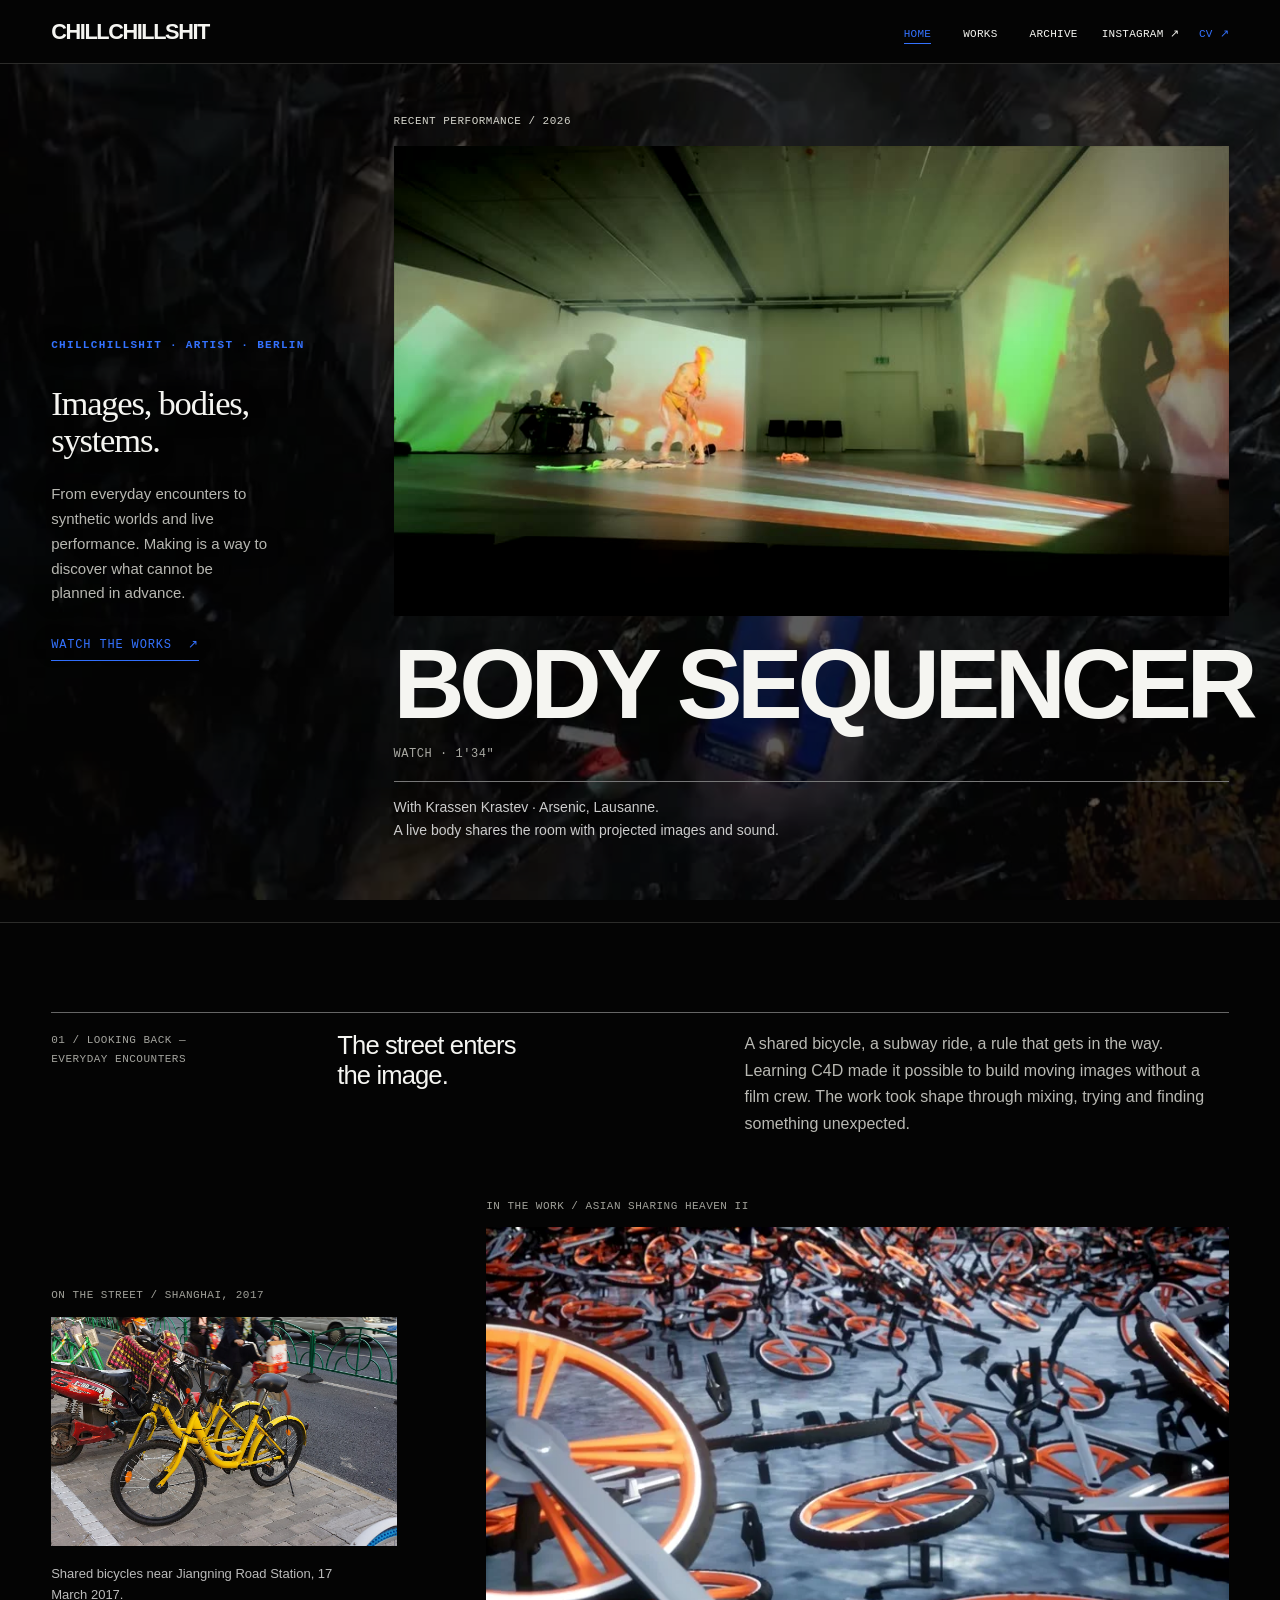
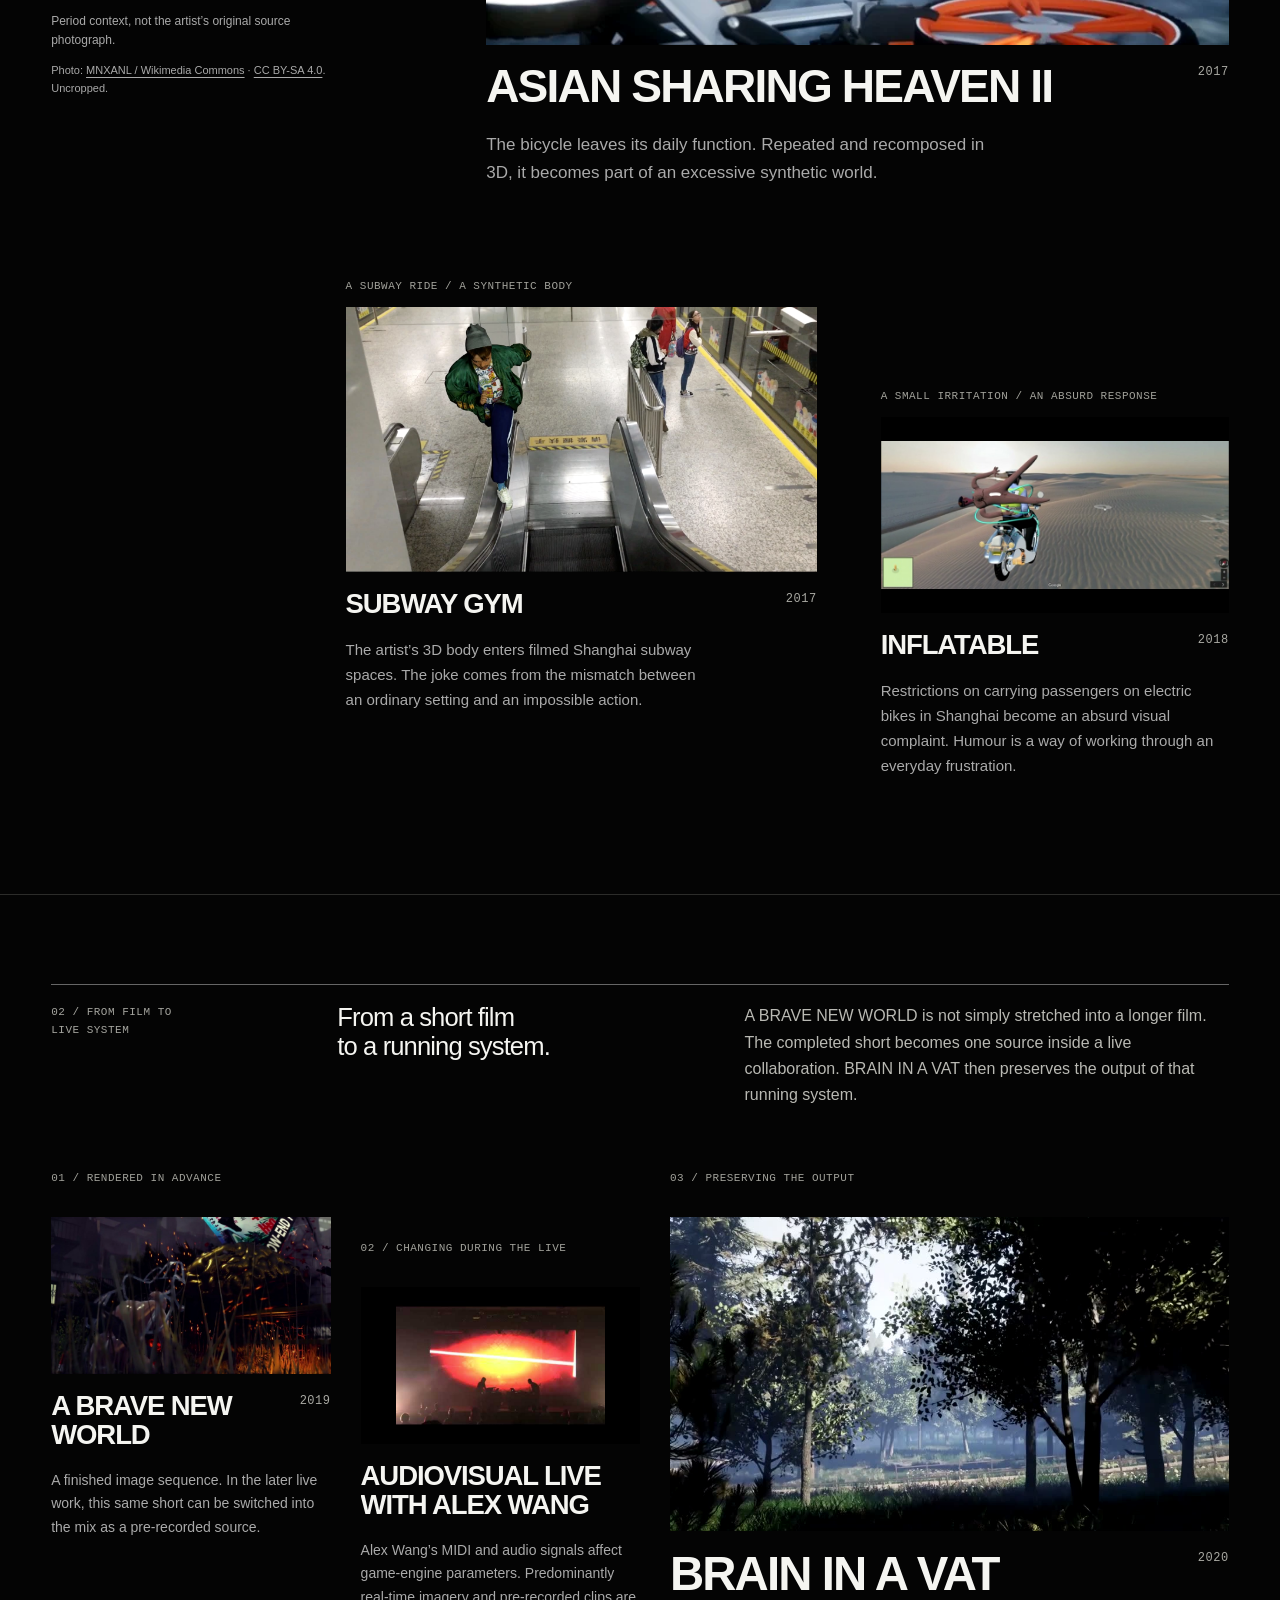
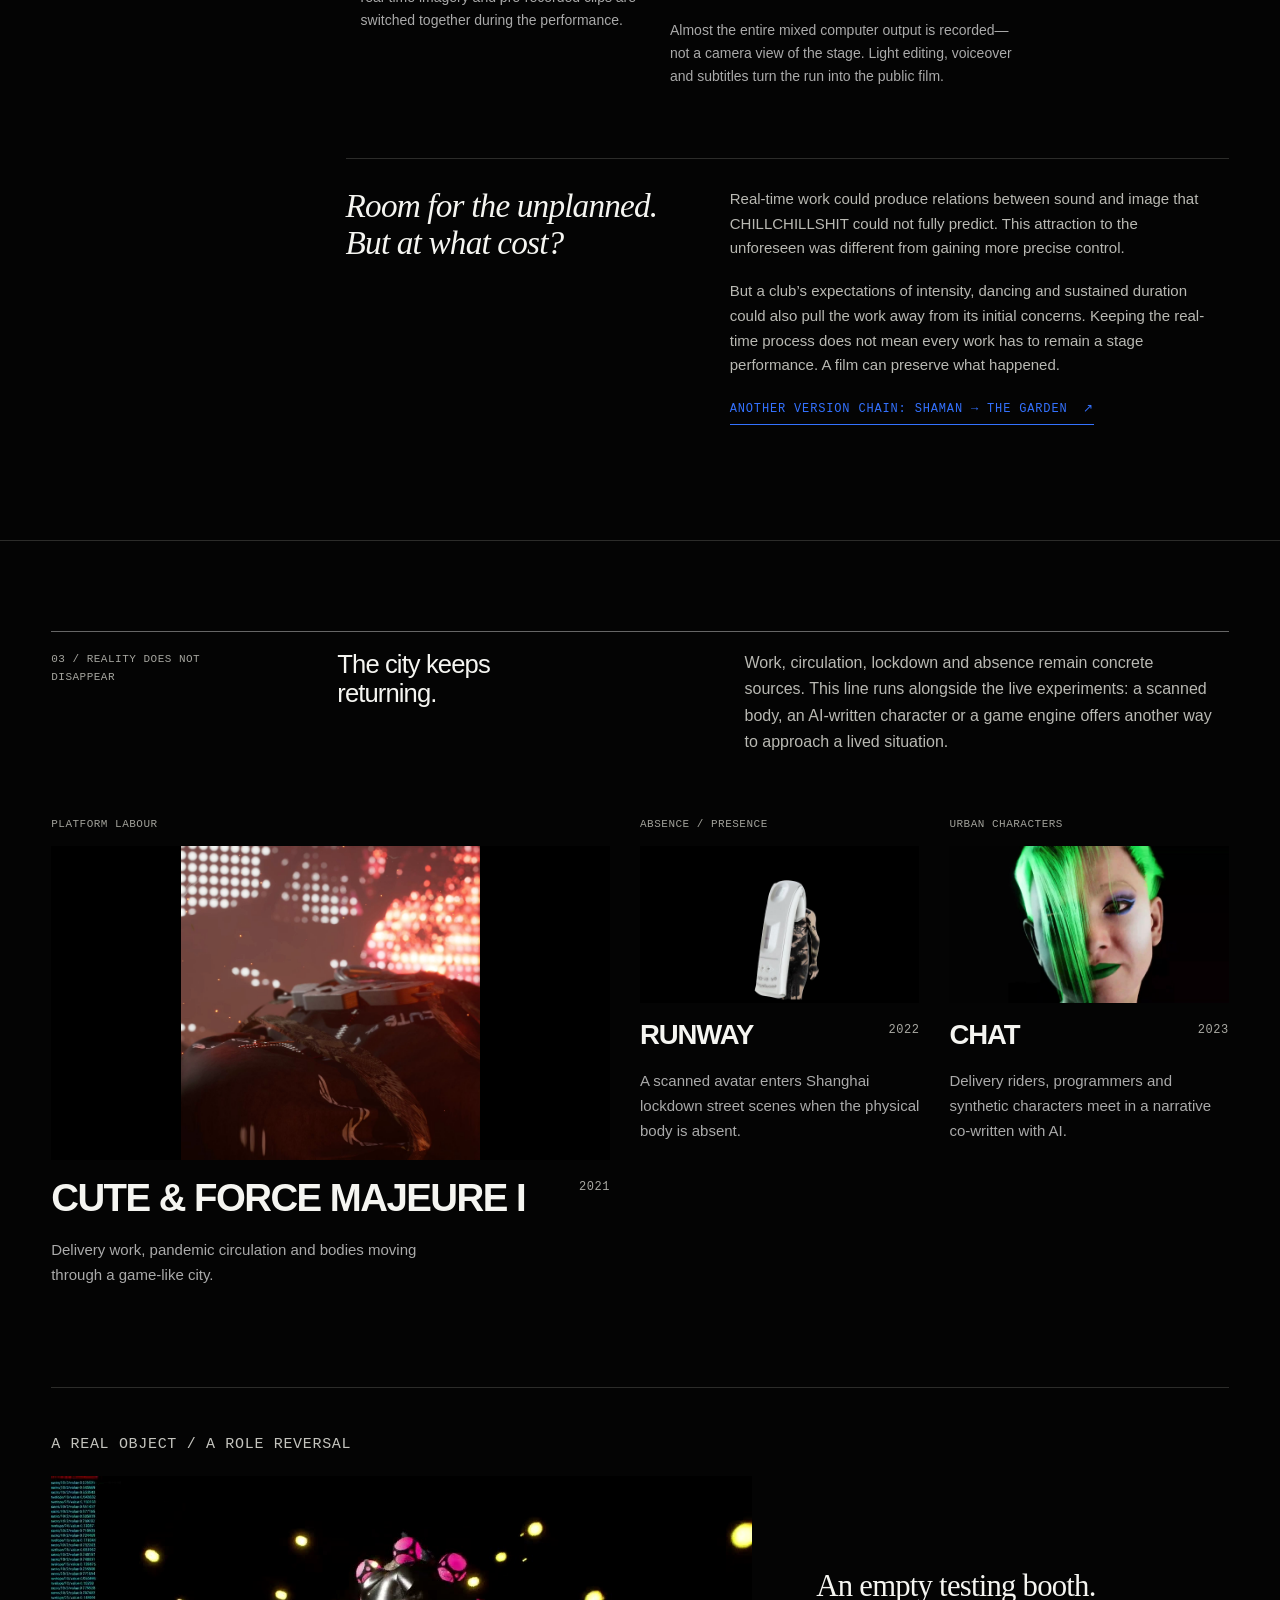
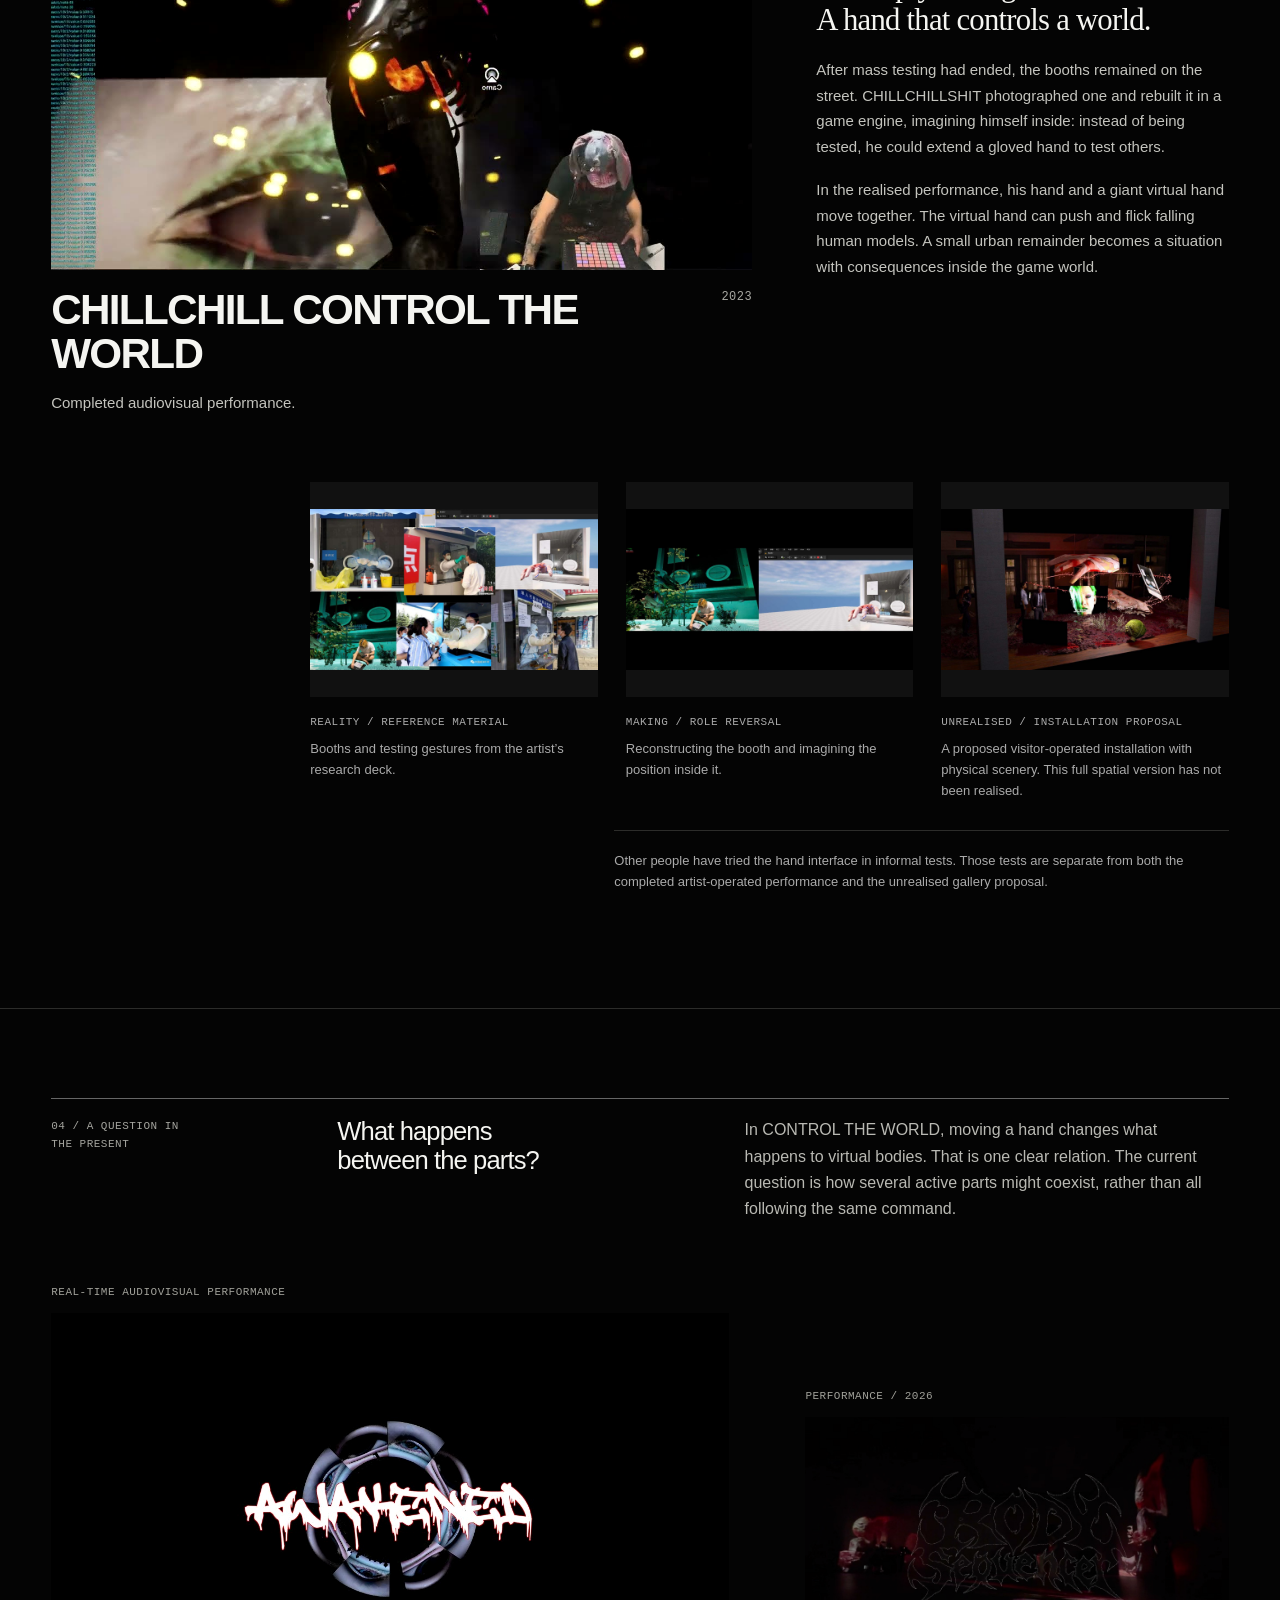
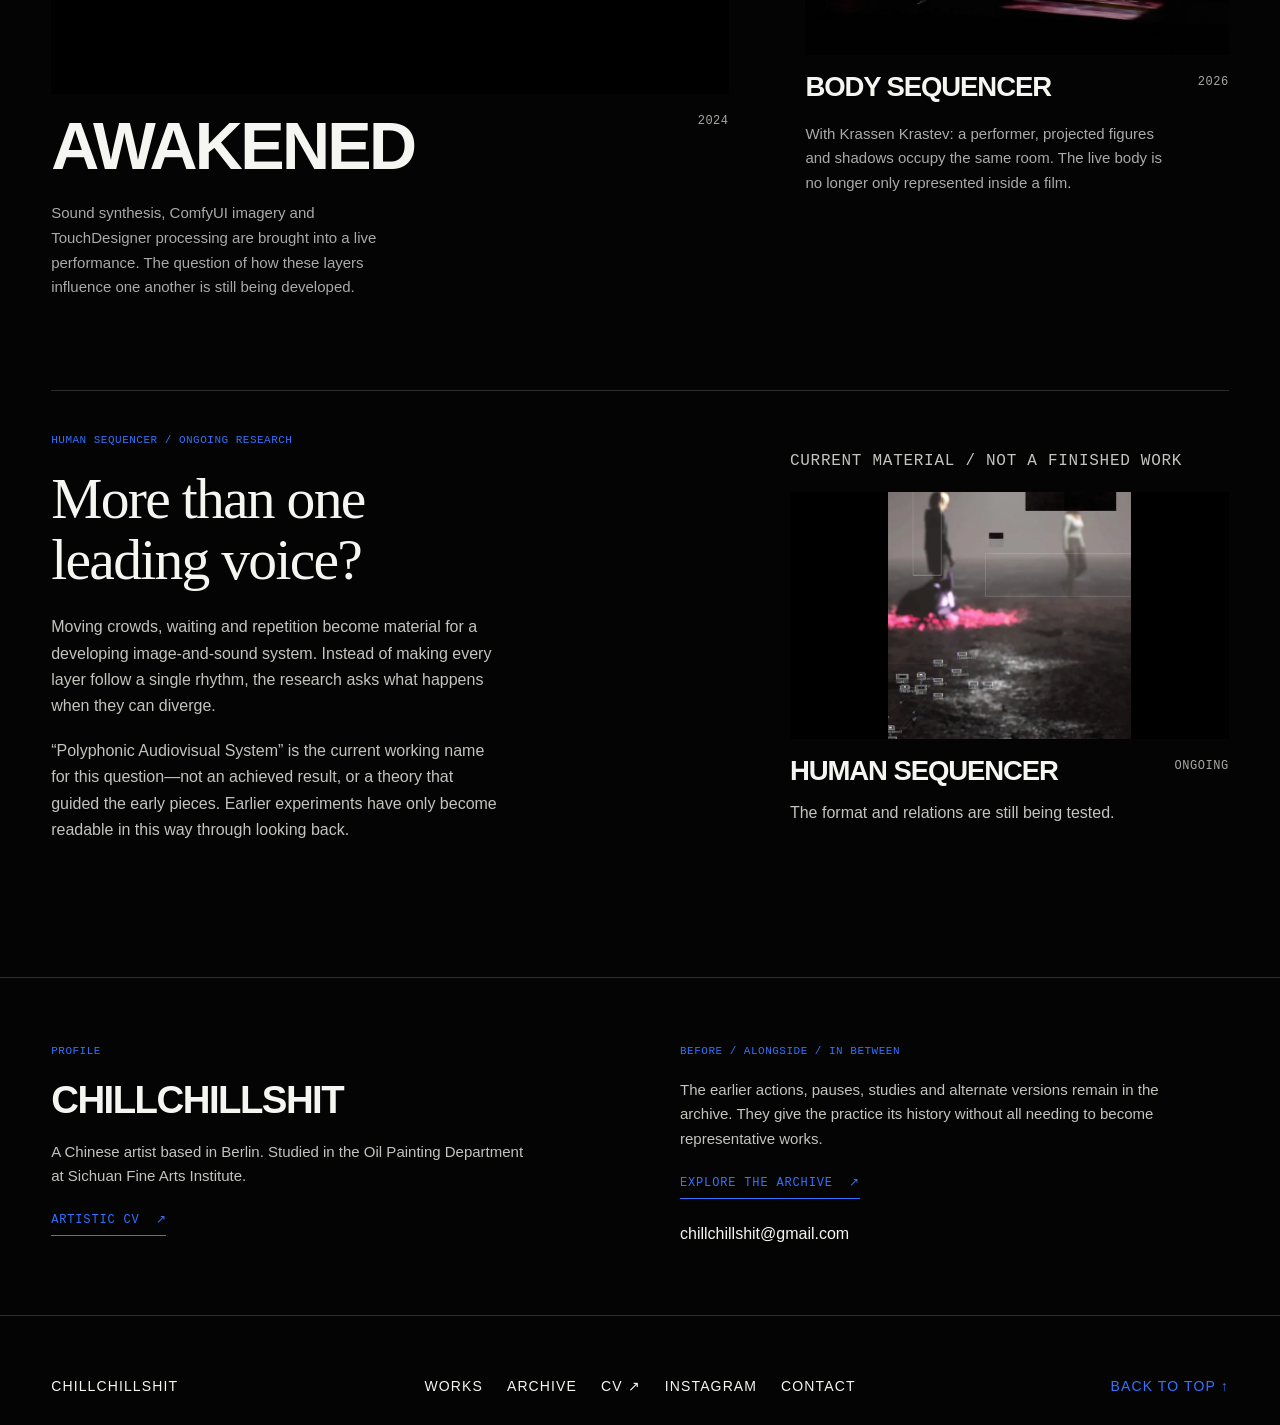
==== commit fff9c023: "Strengthen visual hierarchy across portfolio" ====
--- a/index.html
+++ b/index.html
@@ -15,6 +15,7 @@
     <link rel="icon" href="data:image/svg+xml,%3Csvg xmlns='http://www.w3.org/2000/svg' viewBox='0 0 64 64'%3E%3Crect width='64' height='64' fill='%23050505'/%3E%3Cpath d='M12 12h40v40H12z' fill='none' stroke='%233472ff' stroke-width='6'/%3E%3C/svg%3E" />
     <link rel="preload" as="image" href="./assets/background-poster.jpg" fetchpriority="high" />
     <link rel="stylesheet" href="./styles.css?v=20260915-image-led" />
+    <link rel="stylesheet" href="./editorial.css?v=20260915-hierarchy" />
     <script src="./app.js?v=20260915-image-led" defer></script>
   </head>
   <body id="top">
--- a/editorial.css
+++ b/editorial.css
@@ -0,0 +1,235 @@
+/* Local editorial study: images lead; the trajectory is their annotation. */
+:root {
+  --body-type: "Helvetica Neue", Helvetica, Arial, sans-serif;
+  --metadata-type: "SFMono-Regular", Consolas, "Liberation Mono", monospace;
+}
+body { font-family: var(--body-type); }
+.brand, .project-line strong, .dialog-copy h2 { font-family: var(--ui); }
+.site-header nav a, .header-actions a {
+  font-family: var(--metadata-type);
+  font-size: 11px;
+  font-weight: 400;
+  letter-spacing: .025em;
+}
+.legacy-video-background::after { background: rgb(5 5 5 / .65); }
+.hero-kicker, .section-eyebrow, .story-item-label, .project-line small,
+.works-page-kicker, .works-section-heading, .origin-figures strong {
+  font-family: var(--metadata-type);
+  font-size: 11px;
+  font-weight: 400;
+  line-height: 1.65;
+  letter-spacing: .045em;
+}
+.text-link { font-family: var(--metadata-type); font-size: 12px; font-weight: 400; }
+.practice-hero--featured {
+  grid-template-columns: minmax(0, 1fr) minmax(0, 3fr);
+  align-items: start;
+  gap: clamp(32px, 5vw, 88px);
+  padding-top: 48px;
+  padding-bottom: 80px;
+}
+.practice-hero--featured .hero-copy { padding-top: 44px; }
+.practice-hero--featured .hero-kicker { font-size: 11px; margin-bottom: 32px; }
+.practice-hero--featured h1 {
+  font-size: clamp(32px, 2.7vw, 46px);
+  line-height: 1.06;
+  letter-spacing: -.035em;
+}
+.practice-hero--featured .hero-copy > p:not(.hero-kicker) {
+  max-width: 26ch;
+  font-size: 15px;
+  line-height: 1.65;
+  color: #b7b7b1;
+}
+.hero-feature .story-card { overflow: visible; }
+.hero-feature .story-card .project-line {
+  grid-template-columns: 1fr;
+  gap: 14px;
+  padding: 22px 0 18px;
+  background: transparent;
+  border-bottom: 1px solid #777;
+}
+.hero-feature .story-card .project-line strong {
+  font-size: clamp(44px, 7.7vw, 126px);
+  line-height: .94;
+  font-weight: 800;
+  letter-spacing: -.055em;
+  white-space: nowrap;
+}
+.hero-feature .project-line small { color: var(--blue); }
+.hero-feature .story-caption { font-size: 14px; line-height: 1.65; max-width: 55ch; }
+.hero-feature .story-item-label { margin-bottom: 16px; color: #d4d4cb; font-size: 11px; }
+.story-section { padding-top: clamp(72px, 7vw, 120px); padding-bottom: clamp(80px, 9vw, 150px); }
+.story-heading {
+  grid-template-columns: minmax(0, 1fr) minmax(0, 1.5fr) minmax(0, 2fr);
+  align-items: start;
+  column-gap: 44px;
+  margin-bottom: 60px;
+  padding-top: 18px;
+  border-top: 1px solid #666;
+}
+.story-heading .section-eyebrow { grid-column: auto; max-width: 23ch; color: #a5a59f; }
+.story-heading h2 {
+  font-family: var(--body-type);
+  font-size: clamp(24px, 2vw, 34px);
+  font-weight: 500;
+  line-height: 1.14;
+  letter-spacing: -.035em;
+}
+.story-heading > p:last-child { font-size: 16px; line-height: 1.65; color: #b9b9b3; max-width: 53ch; }
+.story-item-label { color: #a1a19a; font-size: 11px; }
+.story-card .project-line { padding: 18px 0 14px; border-bottom: 0; }
+.story-card .project-line strong {
+  font-size: clamp(25px, 2.15vw, 36px);
+  font-weight: 700;
+  letter-spacing: -.04em;
+  line-height: 1.04;
+}
+.story-card .project-line small { color: #a9a9a3; font-size: 12px; }
+.story-caption { max-width: 44ch; margin-top: 6px; font-size: 15px; line-height: 1.65; }
+.project:hover img, .project:focus-visible img { transform: none; }
+.project:hover .project-line strong { color: #a8beff; }
+.street-comparison { grid-template-columns: minmax(0, 1fr) minmax(0, 2.15fr); align-items: center; gap: clamp(44px, 7vw, 112px); }
+.context-reference { max-width: 360px; }
+.reference-media { aspect-ratio: 1280 / 851; }
+.context-reference figcaption { font-size: 13px; line-height: 1.6; max-width: 39ch; }
+.context-reference figcaption strong { font-size: 12px; color: #aaa; }
+.image-credit { font-size: 11px; line-height: 1.6; }
+.street-comparison .story-card .project-line strong { font-size: clamp(30px, 3.6vw, 60px); }
+.street-comparison .story-caption { max-width: 55ch; font-size: 17px; }
+.everyday-pair {
+  grid-template-columns: minmax(0, 1.15fr) minmax(0, .85fr);
+  width: 75%;
+  margin: 90px 0 0 auto;
+  padding-top: 0;
+  gap: clamp(30px, 5vw, 80px);
+  border-top: 0;
+}
+.everyday-pair > :last-child { margin-top: 110px; }
+.version-encounters { grid-template-columns: minmax(0, 1fr) minmax(0, 1fr) minmax(0, 2fr); gap: 30px; align-items: start; }
+.version-encounters .story-item,
+.version-encounters .story-item:first-child,
+.version-encounters .story-item:last-child { border: 0; padding: 0; }
+.version-encounters .story-item-label { min-height: 3.3em; color: #a1a19a; }
+.version-encounters .story-item:nth-child(2) { margin-top: 70px; }
+.version-encounters .story-item:last-child .project-line strong { font-size: clamp(32px, 3.7vw, 62px); }
+.version-encounters .story-caption { font-size: 14px; color: #aaa; }
+.story-reflection {
+  width: 75%;
+  margin: 70px 0 0 auto;
+  grid-template-columns: minmax(0, 1fr) minmax(0, 1.45fr);
+  padding: 28px 0 0;
+  border-left: 0;
+}
+.story-reflection h3 { font-size: clamp(25px, 2.6vw, 40px); font-style: italic; }
+.story-reflection p { font-size: 15px; line-height: 1.65; color: #b9b9b3; }
+#city-returns > .story-grid { grid-template-columns: minmax(0, 2fr) minmax(0, 1fr) minmax(0, 1fr); gap: 30px; }
+#city-returns > .story-grid > :first-child .project-line strong { font-size: clamp(30px, 3vw, 50px); }
+.origin-story { margin-top: 100px; padding-top: 44px; }
+.origin-lead { grid-template-columns: minmax(0, 1.7fr) minmax(0, 1fr); gap: clamp(30px, 5vw, 80px); }
+.origin-lead .project-line strong { font-size: clamp(32px, 3.3vw, 54px); }
+.origin-lead h3 { font-size: clamp(26px, 2.4vw, 36px); }
+.origin-lead p { font-size: 15px; line-height: 1.7; }
+.origin-figures { width: 78%; margin: 48px 0 0 auto; gap: 28px; }
+.origin-figures figcaption { font-size: 13px; line-height: 1.6; }
+.origin-figures strong { font-size: 11px; color: #aaa; }
+.origin-status { margin-left: auto; width: 78%; font-size: 13px; line-height: 1.6; color: #aaa; }
+#current > .story-grid { grid-template-columns: minmax(0, 1.6fr) minmax(0, 1fr); gap: clamp(36px, 6vw, 100px); align-items: center; }
+#current > .story-grid > :first-child .project-line strong { font-size: clamp(40px, 5.2vw, 84px); }
+.current-question { grid-template-columns: minmax(0, 1.45fr) minmax(0, 1fr); gap: clamp(40px, 8vw, 130px); margin-top: 90px; }
+.current-question h3 { font-size: clamp(36px, 4.5vw, 68px); }
+.current-question p { font-size: 16px; max-width: 51ch; }
+.current-question .section-eyebrow { font-size: 11px; }
+.current-question .story-item { align-self: center; }
+.profile-summary { padding-top: 64px; padding-bottom: 72px; gap: 80px; }
+.profile-summary p { font-size: 15px; }
+.profile-summary .section-eyebrow { font-size: 11px; }
+.works-card .project-line strong, .archive-card .project-line strong { font-size: clamp(19px, 1.65vw, 27px); line-height: 1.08; letter-spacing: -.025em; }
+.works-card .project-line small, .archive-card .project-line small { font-size: 11px; }
+.works-page-header h1 { font-family: var(--ui); font-weight: 700; font-size: clamp(60px, 8vw, 128px); line-height: .9; letter-spacing: -.055em; }
+.works-page-guide p { font-size: 15px; }
+.works-page-kicker, .works-section-heading { font-size: 11px; }
+.works-grid, .works-archive-grid, .works-context-grid { row-gap: 42px; }
+.dialog-copy p, .dialog-copy #dialogDescription { font-family: var(--body-type); }
+
+@media (max-width: 1100px) {
+  .practice-hero--featured { grid-template-columns: minmax(0, 1fr) minmax(0, 2.4fr); gap: 32px; }
+  .practice-hero--featured .hero-copy { padding-top: 32px; }
+  .story-heading { grid-template-columns: minmax(0, 1fr) minmax(0, 1.4fr); gap: 20px 36px; }
+  .story-heading .section-eyebrow { grid-column: 1 / -1; max-width: none; }
+  .version-encounters { grid-template-columns: repeat(2, minmax(0, 1fr)); }
+  .version-encounters .story-item:last-child { grid-column: 1 / -1; width: 80%; margin-left: auto; margin-top: 28px; }
+  .version-encounters .story-item:nth-child(2) { margin-top: 0; }
+  .version-encounters .story-item-label { min-height: 0; }
+  .version-encounters .story-item:last-child .project-line strong { font-size: 48px; }
+  .origin-lead { grid-template-columns: 1.3fr 1fr; gap: 32px; }
+}
+@media (max-width: 760px) {
+  .practice-hero--featured { grid-template-columns: 1fr; gap: 36px; padding-top: 28px; padding-bottom: 64px; }
+  .practice-hero--featured .hero-copy { padding: 0; display: grid; grid-template-columns: 1fr 1.2fr; gap: 12px 26px; }
+  .practice-hero--featured .hero-kicker { grid-column: 1 / -1; margin: 0 0 8px; }
+  .practice-hero--featured h1 { font-size: 32px; }
+  .practice-hero--featured .hero-copy > p:not(.hero-kicker) { margin: 0; max-width: none; font-size: 14px; }
+  .practice-hero--featured .text-link { grid-column: 1 / -1; justify-self: start; margin-top: 8px; }
+  .hero-feature .story-card .project-line strong { font-size: clamp(38px, 9.8vw, 72px); }
+  .story-heading { gap: 16px; margin-bottom: 36px; }
+  .story-heading h2 { font-size: 27px; }
+  .story-heading > p:last-child { font-size: 14px; }
+  .street-comparison { gap: 24px; grid-template-columns: 1fr 1.7fr; }
+  .street-comparison .story-card .project-line strong { font-size: 30px; }
+  .street-comparison .story-caption { font-size: 15px; }
+  .story-card .project-line { grid-template-columns: 1fr; gap: 8px; }
+  .everyday-pair { width: 90%; gap: 30px; margin-top: 52px; }
+  .everyday-pair > :last-child { margin-top: 60px; }
+  .story-reflection { width: 100%; }
+  #city-returns > .story-grid { grid-template-columns: repeat(2, minmax(0, 1fr)); }
+  #city-returns > .story-grid > :first-child { grid-column: 1 / -1; width: 90%; }
+  .origin-lead { grid-template-columns: 1fr; }
+  .origin-figures, .origin-status { width: 100%; }
+  .origin-lead > :last-child { max-width: 58ch; }
+  #current > .story-grid { gap: 28px; }
+  .current-question { grid-template-columns: 1fr; gap: 28px; }
+  .current-question .story-item { width: 80%; margin-left: auto; }
+  .works-card .project-line strong, .archive-card .project-line strong { font-size: 20px; }
+}
+@media (max-width: 480px) {
+  .site-header nav a, .header-actions a { font-size: 10px; }
+  .brand { font-size: 20px; }
+  .practice-hero--featured .hero-copy { gap: 12px 18px; grid-template-columns: 1fr; }
+  .practice-hero--featured h1 { font-size: 30px; }
+  .practice-hero--featured h1 br { display: none; }
+  .practice-hero--featured .hero-copy > p:not(.hero-kicker) { max-width: 37ch; }
+  .hero-feature .story-card .project-line strong { font-size: clamp(30px, 9.4vw, 46px); }
+  .hero-feature .story-card .project-line { padding-top: 16px; gap: 12px; }
+  .hero-feature .story-caption { font-size: 13px; }
+  .story-section { padding-top: 56px; padding-bottom: 64px; }
+  .story-heading { grid-template-columns: 1fr; gap: 16px; }
+  .story-heading h2 { font-size: 24px; }
+  .story-heading h2 br { display: none; }
+  .story-heading > p:last-child { font-size: 15px; }
+  .street-comparison { grid-template-columns: 1fr; gap: 30px; }
+  .context-reference { width: 68%; }
+  .street-comparison .story-card .project-line strong { font-size: 34px; }
+  .everyday-pair { width: 100%; grid-template-columns: 1fr; gap: 36px; }
+  .everyday-pair > :first-child { width: 90%; }
+  .everyday-pair > :last-child { width: 82%; margin: 0 0 0 auto; }
+  .version-encounters { grid-template-columns: 1fr; gap: 36px; }
+  .version-encounters .story-item:first-child { width: 85%; }
+  .version-encounters .story-item:nth-child(2) { width: 85%; margin-left: auto; }
+  .version-encounters .story-item:last-child { width: 100%; margin: 0; grid-column: auto; }
+  .version-encounters .story-item:last-child .project-line strong { font-size: 38px; }
+  .story-reflection { grid-template-columns: 1fr; gap: 8px; }
+  .story-reflection h3 { font-size: 30px; }
+  .origin-story { margin-top: 60px; }
+  .origin-figures { grid-template-columns: 1fr; width: 88%; }
+  .origin-figures img { aspect-ratio: auto; max-height: 300px; }
+  #current > .story-grid { grid-template-columns: 1fr; gap: 36px; }
+  #current > .story-grid > :last-child { width: 82%; margin-left: auto; }
+  #current > .story-grid > :first-child .project-line strong { font-size: 48px; }
+  .current-question { margin-top: 64px; }
+  .current-question h3 { font-size: 38px; }
+  .current-question .story-item { width: 88%; }
+  .profile-summary { grid-template-columns: 1fr; gap: 36px; }
+  .works-card .project-line strong, .archive-card .project-line strong { font-size: 18px; }
+  .works-grid, .works-context-grid, .works-archive-grid { row-gap: 26px; }
+}
